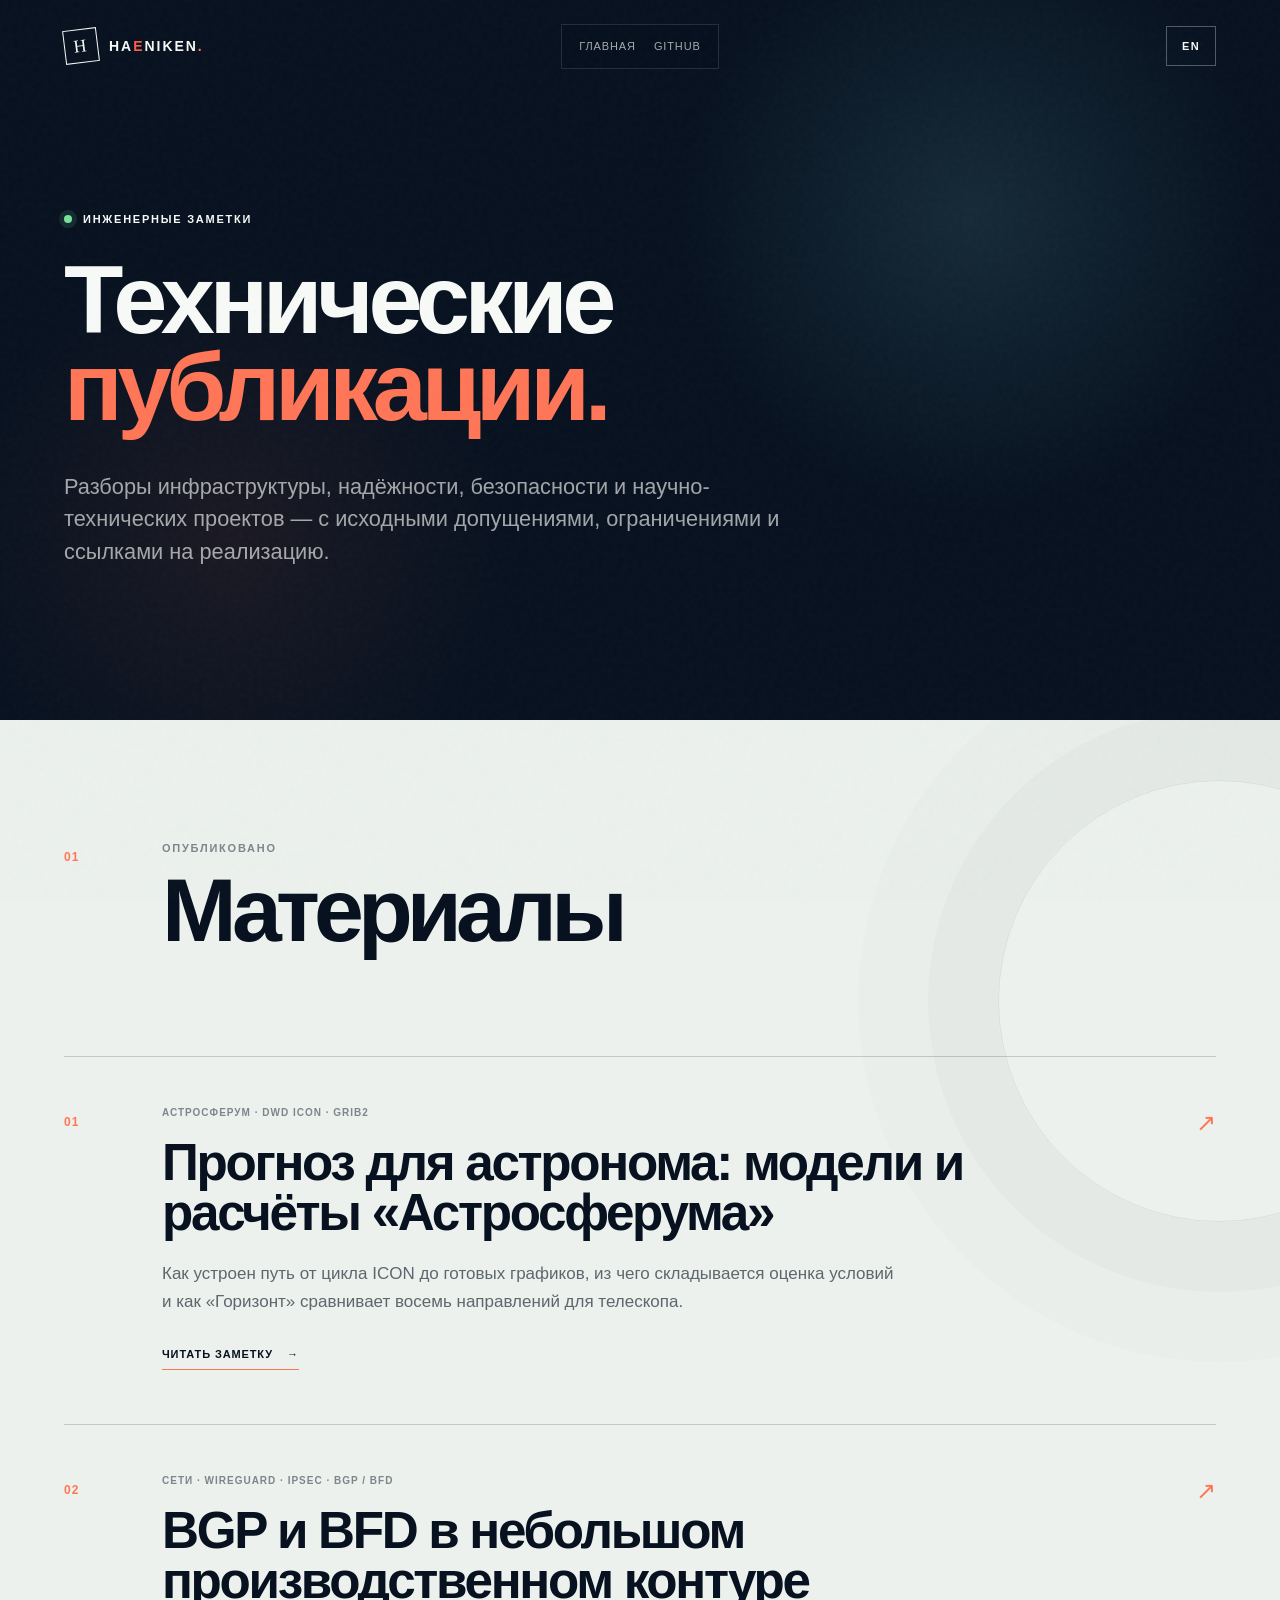
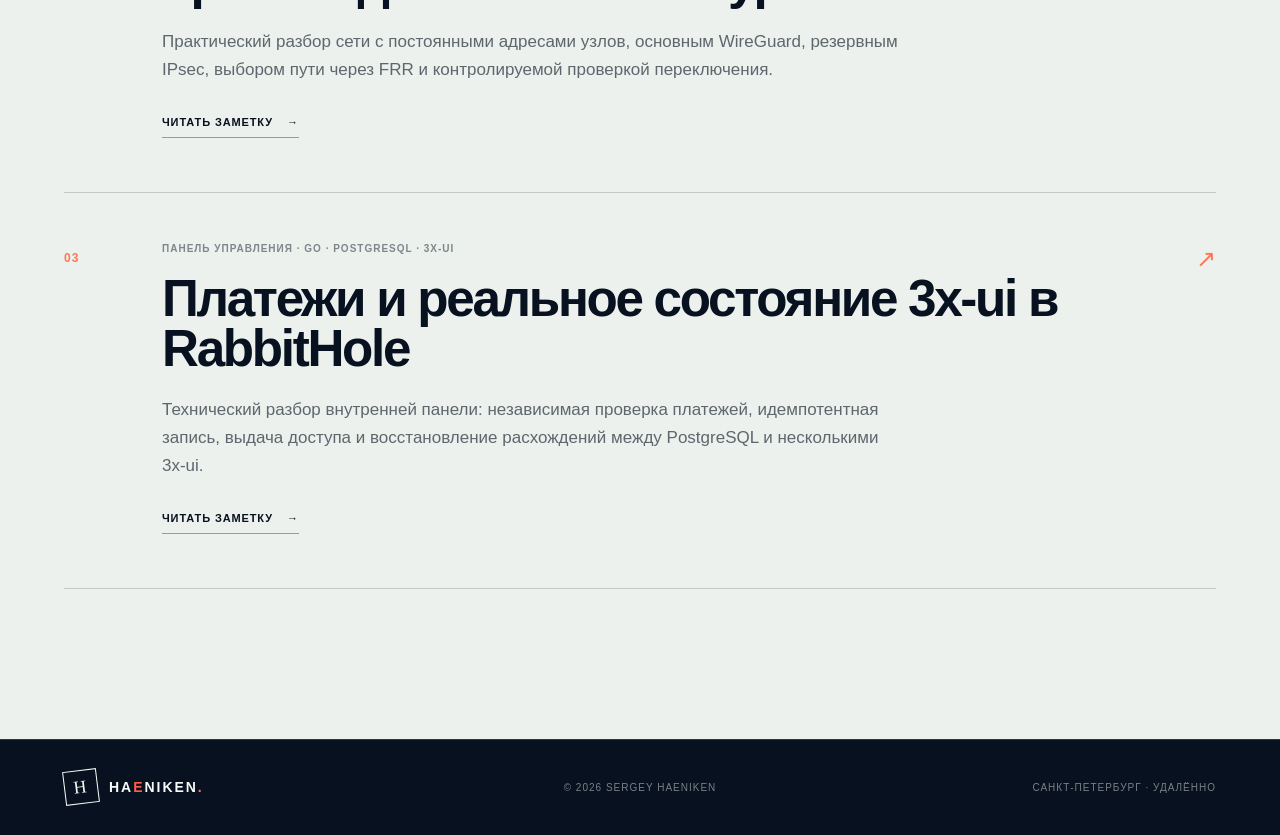
==== articles/index.html @ b52c6ef9 "Fix metadata validation and response encoding" ====
<!DOCTYPE html>
<html lang="ru" data-language="ru" prefix="og: https://ogp.me/ns#">
<head>
  <meta charset="UTF-8">
  <meta name="viewport" content="width=device-width, initial-scale=1">
  <meta name="theme-color" content="#07111f">
  <meta name="robots" content="index, follow, max-image-preview:large">
  <meta name="description" content="Технические публикации Sergey Haeniken об инфраструктуре, надёжности, безопасности и научно-техническом программном обеспечении.">
  <meta name="author" content="Sergey Haeniken">
  <link rel="canonical" href="https://haeniken.com/articles/">
  <link rel="alternate" hreflang="ru" href="https://haeniken.com/articles/">
  <link rel="alternate" hreflang="en" href="https://haeniken.com/en/articles/">
  <link rel="alternate" hreflang="x-default" href="https://haeniken.com/articles/">
  <meta property="og:title" content="Технические публикации — Sergey Haeniken">
  <meta property="og:description" content="Разборы инфраструктуры, надёжности, безопасности и научно-технического программного обеспечения.">
  <meta property="og:type" content="website">
  <meta property="og:url" content="https://haeniken.com/articles/">
  <meta property="og:site_name" content="Sergey Haeniken">
  <meta property="og:locale" content="ru_RU">
  <meta property="og:locale:alternate" content="en_US">
  <meta property="og:image" content="https://haeniken.com/assets/social/articles-preview.jpg">
  <meta property="og:image:secure_url" content="https://haeniken.com/assets/social/articles-preview.jpg">
  <meta property="og:image:type" content="image/jpeg">
  <meta property="og:image:width" content="1200">
  <meta property="og:image:height" content="630">
  <meta property="og:image:alt" content="Технические публикации Sergey Haeniken">
  <meta name="twitter:card" content="summary_large_image">
  <meta name="twitter:title" content="Технические публикации — Sergey Haeniken">
  <meta name="twitter:description" content="Инженерные заметки об инфраструктуре и научно-техническом программном обеспечении.">
  <meta name="twitter:image" content="https://haeniken.com/assets/social/articles-preview.jpg">
  <meta name="twitter:image:alt" content="Технические публикации Sergey Haeniken">
  <title>Технические публикации — Sergey Haeniken</title>
  <link rel="icon" href="/assets/favicon.svg" type="image/svg+xml">
  <link rel="stylesheet" href="/styles.min.css?v=20260728az">
  <noscript><link rel="stylesheet" href="/rocket.min.css?v=20260728d"></noscript>
  <script type="application/ld+json">
  {
    "@context": "https://schema.org",
    "@type": "CollectionPage",
    "name": "Технические публикации Sergey Haeniken",
    "description": "Публикации об инфраструктуре, надёжности, безопасности и научно-техническом программном обеспечении.",
    "inLanguage": "ru",
    "url": "https://haeniken.com/articles/",
    "author": {
      "@type": "Person",
      "name": "Sergey Haeniken",
      "url": "https://haeniken.com/",
      "sameAs": [
        "https://github.com/Haeniken",
        "https://orcid.org/0009-0005-5804-5011"
      ]
    },
    "mainEntity": {
      "@type": "ItemList",
      "numberOfItems": 3,
      "itemListElement": [
        {
          "@type": "ListItem",
          "position": 1,
          "url": "https://haeniken.com/articles/astrosferum/",
          "name": "Прогноз для астронома: модели и расчёты «Астросферума»"
        },
        {
          "@type": "ListItem",
          "position": 2,
          "url": "https://haeniken.com/articles/network-ha/",
          "name": "BGP и BFD в небольшом производственном контуре"
        },
        {
          "@type": "ListItem",
          "position": 3,
          "url": "https://haeniken.com/articles/rabbithole-vpn/",
          "name": "Панель управления RabbitHole VPN: платежи и состояние 3x-ui"
        }
      ]
    }
  }
  </script>
</head>
<body class="article-page publications-page">
  <a class="skip-link" href="#publications">К публикациям</a>
  <div class="noise" aria-hidden="true"></div>

  <header class="site-header article-site-header">
    <a class="brand lang lang-ru" href="/">
      <span class="brand-mark">H</span>
      <span>HA<span class="brand-e">E</span>NIKEN<span class="brand-dot">.</span></span>
    </a>
    <a class="brand lang lang-en" href="/en/">
      <span class="brand-mark">H</span>
      <span>HA<span class="brand-e">E</span>NIKEN<span class="brand-dot">.</span></span>
    </a>
    <nav class="nav article-nav" id="publications-navigation" aria-label="Навигация публикаций">
      <a class="lang lang-ru" href="/">Главная</a>
      <a class="lang lang-en" href="/en/">Home</a>
      <a href="https://github.com/Haeniken" target="_blank" rel="noreferrer">GitHub</a>
    </nav>
    <button class="mobile-menu-toggle" type="button" aria-expanded="false" aria-controls="publications-navigation">
      <span class="menu-toggle-label">
        <span class="lang lang-ru">Меню</span>
        <span class="lang lang-en">Menu</span>
      </span>
      <span class="menu-toggle-icon" aria-hidden="true"><i></i><i></i></span>
    </button>
    <div class="header-actions">
      <a class="language-toggle lang lang-ru" href="/en/articles/" hreflang="en" lang="en" aria-label="English version">EN</a>
      <a class="language-toggle lang lang-en" href="/articles/" hreflang="ru" lang="ru" aria-label="Русская версия">RU</a>
    </div>
  </header>

  <main id="publications">
    <header class="article-hero publications-hero">
      <div class="article-hero-inner">
        <p class="eyebrow reveal">
          <span class="status-light"></span>
          <span class="lang lang-ru">Инженерные заметки</span>
          <span class="lang lang-en">Engineering notes</span>
        </p>
        <h1 class="reveal">
          <span class="lang lang-ru">Технические<br><em>публикации.</em></span>
          <span class="lang lang-en">Technical<br><em>writing.</em></span>
        </h1>
        <p class="article-deck reveal">
          <span class="lang lang-ru">Разборы инфраструктуры, надёжности, безопасности и научно-технических проектов — с исходными допущениями, ограничениями и ссылками на реализацию.</span>
          <span class="lang lang-en">Notes on infrastructure, reliability, security and scientific software, with assumptions, limitations and links to implementation.</span>
        </p>
      </div>
    </header>

    <section class="publications-index">
      <div class="publications-heading reveal">
        <span class="section-number">01</span>
        <div>
          <p class="kicker"><span class="lang lang-ru">Опубликовано</span><span class="lang lang-en">Published</span></p>
          <h2><span class="lang lang-ru">Материалы</span><span class="lang lang-en">Articles</span></h2>
        </div>
      </div>

      <article class="publication-card reveal">
        <div class="publication-index">01</div>
        <div class="publication-content">
          <p class="publication-meta">
            <span class="lang lang-ru">Астросферум · DWD ICON · GRIB2</span>
            <span class="lang lang-en">Astrosferum · DWD ICON · GRIB2</span>
          </p>
          <h2>
            <span class="lang lang-ru">Прогноз для астронома: модели и расчёты «Астросферума»</span>
            <span class="lang lang-en">Forecast for astronomers: models and calculations in Astrosferum</span>
          </h2>
          <p>
            <span class="lang lang-ru">Как устроен путь от цикла ICON до готовых графиков, из чего складывается оценка условий и как «Горизонт» сравнивает восемь направлений для телескопа.</span>
            <span class="lang lang-en">How an ICON run becomes a set of charts, how observing conditions are evaluated and how Horizon compares eight telescope directions.</span>
          </p>
          <a class="publication-card-link lang lang-ru" href="/articles/astrosferum/">Читать заметку <span aria-hidden="true">→</span></a>
          <a class="publication-card-link lang lang-en" href="/en/articles/astrosferum/">Read the article <span aria-hidden="true">→</span></a>
        </div>
        <div class="publication-mark" aria-hidden="true">↗</div>
      </article>

      <article class="publication-card reveal">
        <div class="publication-index">02</div>
        <div class="publication-content">
          <p class="publication-meta">
            <span class="lang lang-ru">Сети · WireGuard · IPsec · BGP / BFD</span>
            <span class="lang lang-en">Networking · WireGuard · IPsec · BGP / BFD</span>
          </p>
          <h2>
            <span class="lang lang-ru">BGP и BFD в небольшом производственном контуре</span>
            <span class="lang lang-en">BGP and BFD in a small production network</span>
          </h2>
          <p>
            <span class="lang lang-ru">Практический разбор сети с постоянными адресами узлов, основным WireGuard, резервным IPsec, выбором пути через FRR и контролируемой проверкой переключения.</span>
            <span class="lang lang-en">A practical design with stable node addresses, primary WireGuard, backup IPsec, FRR path selection and controlled failover testing.</span>
          </p>
          <a class="publication-card-link lang lang-ru" href="/articles/network-ha/">Читать заметку <span aria-hidden="true">→</span></a>
          <a class="publication-card-link lang lang-en" href="/en/articles/network-ha/">Read the article <span aria-hidden="true">→</span></a>
        </div>
        <div class="publication-mark" aria-hidden="true">↗</div>
      </article>

      <article class="publication-card reveal">
        <div class="publication-index">03</div>
        <div class="publication-content">
          <p class="publication-meta">
            <span class="lang lang-ru">Панель управления · Go · PostgreSQL · 3x-ui</span>
            <span class="lang lang-en">Control panel · Go · PostgreSQL · 3x-ui</span>
          </p>
          <h2>
            <span class="lang lang-ru">Платежи и реальное состояние 3x-ui в RabbitHole</span>
            <span class="lang lang-en">Payments and actual 3x-ui state in RabbitHole</span>
          </h2>
          <p>
            <span class="lang lang-ru">Технический разбор внутренней панели: независимая проверка платежей, идемпотентная запись, выдача доступа и восстановление расхождений между PostgreSQL и несколькими 3x-ui.</span>
            <span class="lang lang-en">An internal control-panel case study: independent payment verification, idempotent records, access provisioning and recovery from drift between PostgreSQL and several 3x-ui targets.</span>
          </p>
          <a class="publication-card-link lang lang-ru" href="/articles/rabbithole-vpn/">Читать заметку <span aria-hidden="true">→</span></a>
          <a class="publication-card-link lang lang-en" href="/en/articles/rabbithole-vpn/">Read the article <span aria-hidden="true">→</span></a>
        </div>
        <div class="publication-mark" aria-hidden="true">↗</div>
      </article>
    </section>
  </main>

  <footer>
    <a class="brand lang lang-ru" href="/"><span class="brand-mark">H</span><span>HA<span class="brand-e">E</span>NIKEN<span class="brand-dot">.</span></span></a>
    <a class="brand lang lang-en" href="/en/"><span class="brand-mark">H</span><span>HA<span class="brand-e">E</span>NIKEN<span class="brand-dot">.</span></span></a>
    <p>© <span data-year>2026</span> Sergey Haeniken</p>
    <p><span class="lang lang-ru">Санкт-Петербург · удалённо</span><span class="lang lang-en">Saint Petersburg · remote</span></p>
  </footer>
  <button class="return-to-top" type="button" data-return-to-top data-label-ru="Наверх" data-label-en="Back to top" aria-label="Наверх">
    <span class="energia-buran" aria-hidden="true">
      <i class="energia-core"><b class="energia-band"></b><b class="energia-mark">ЭНЕРГИЯ</b></i>
      <i class="energia-booster energia-booster-back-left"></i>
      <i class="energia-booster energia-booster-back-right"></i>
      <i class="energia-booster energia-booster-left"></i>
      <i class="energia-booster energia-booster-right"></i>
      <i class="energia-nozzles"></i>
      <i class="buran-orbiter"><b class="buran-tile-line"></b><b class="buran-mark">Б</b><b class="buran-tail"></b></i>
      <i class="energia-exhaust-glow"></i>
      <i class="energia-plume energia-plume-outer"></i>
      <i class="energia-plume energia-plume-core"></i>
    </span>
  </button>
  <script src="/script.min.js?v=20260728zi" defer></script>
</body>
</html>
---- styles.min.css ----
:root{--ink:#07111f;--ink-soft:#0c1a2b;--paper:#ecf1ed;--paper-warm:#e5e7df;--white:#f7faf7;--orange:#ff7657;--cyan:#73d5da;--line-dark:rgba(235, 241, 237, .17);--line-light:rgba(7, 17, 31, .18);--max:1440px;--pad:clamp(24px, 5vw, 76px)}*{box-sizing:border-box}html{overflow-x:hidden;overflow-x:clip;scroll-behavior:smooth}body{margin:0;background:var(--paper);color:var(--ink);font-family:Inter,"Segoe UI",Helvetica,Arial,sans-serif;font-size:16px;line-height:1.5;overflow-x:hidden}a{color:inherit;text-decoration:none}button{font:inherit}img{display:block;max-width:100%}.lang-en,html[data-language=en] .lang-ru{display:none}html[data-language=en] .lang-en{display:inline}.skip-link{position:fixed;top:-80px;left:16px;z-index:999;background:var(--orange);color:var(--ink);padding:12px 18px;transition:top .2s}.skip-link:focus{top:16px}.noise{position:fixed;inset:0;z-index:20;pointer-events:none;opacity:.035;background-image:url("data:image/svg+xml,%3Csvg viewBox='0 0 200 200' xmlns='http://www.w3.org/2000/svg'%3E%3Cfilter id='n'%3E%3CfeTurbulence type='fractalNoise' baseFrequency='.9' numOctaves='4' stitchTiles='stitch'/%3E%3C/filter%3E%3Crect width='100%25' height='100%25' filter='url(%23n)' opacity='.8'/%3E%3C/svg%3E")}.site-header{position:absolute;z-index:15;top:0;left:50%;width:100%;max-width:var(--max);transform:translateX(-50%);display:grid;grid-template-columns:1fr auto 1fr;align-items:center;gap:30px;padding:24px var(--pad);color:var(--white)}.brand{display:flex;align-items:center;gap:11px;font-size:14px;font-weight:800;letter-spacing:.14em}.brand-mark{display:grid;place-items:center;width:34px;height:34px;border:1px solid currentColor;font-family:Georgia,serif;font-size:18px;font-weight:400;transform:rotate(-7deg)}.brand-dot{color:var(--orange)}.brand-e,.hero h1 .accent-e{color:#ff5d4a}.hero h1 .accent-e{display:inline;-webkit-text-stroke:0}.nav{display:flex;align-items:center;gap:18px;padding:5px 17px;border:1px solid rgba(255,255,255,.12);background:rgba(7,17,31,.34);color:rgba(247,250,247,.66);font-size:11px;letter-spacing:.08em;text-transform:uppercase;-webkit-backdrop-filter:blur(12px);backdrop-filter:blur(12px)}.nav a{position:relative;padding:8px 0;transition:color .2s}.nav a::after{content:"";position:absolute;left:0;right:100%;bottom:3px;height:1px;background:var(--orange);transition:right .22s}.nav a:focus-visible,.nav a:hover{color:var(--white);outline:0}.nav a:focus-visible::after,.nav a:hover::after{right:0}.header-actions{justify-self:end;display:flex;align-items:center;gap:12px}.header-cta,.header-print,.language-toggle{border:1px solid rgba(255,255,255,.3);color:var(--white);background:0 0;min-height:40px;padding:0 15px;font-size:11px;font-weight:700;letter-spacing:.12em;transition:border-color .2s,background .2s,transform .2s}.language-toggle{display:inline-flex;align-items:center;justify-content:center;cursor:pointer}.language-toggle.lang-en,html[data-language=en] .language-toggle.lang-ru{display:none}html[data-language=en] .language-toggle.lang-en{display:inline-flex}.header-cta{display:flex;align-items:center;gap:12px}.header-print{display:inline-flex;align-items:center;gap:9px;cursor:pointer;text-transform:uppercase}.header-cta:hover,.header-print:hover,.language-toggle:hover{border-color:var(--orange);background:rgba(255,118,87,.08);transform:translateY(-1px)}.nav-print-link{display:none;border:0;background:0 0;color:inherit;font:inherit;letter-spacing:inherit;text-transform:inherit;text-align:left;cursor:pointer}.mobile-menu-toggle{display:none;align-items:center;gap:10px;min-height:40px;padding:0 14px;border:1px solid rgba(255,255,255,.3);background:rgba(7,17,31,.58);color:var(--white);cursor:pointer;font-size:10px;font-weight:800;letter-spacing:.12em;text-transform:uppercase;-webkit-backdrop-filter:blur(14px);backdrop-filter:blur(14px)}.mobile-menu-toggle:focus-visible,.mobile-menu-toggle:hover{border-color:var(--orange);outline:0}.menu-toggle-icon{position:relative;width:17px;height:12px}.menu-toggle-icon i{position:absolute;left:0;width:17px;height:1px;background:currentColor;transition:top .25s,transform .25s}.menu-toggle-icon i:first-child{top:3px}.menu-toggle-icon i:last-child{top:9px}.mobile-menu-toggle[aria-expanded=true] .menu-toggle-icon i:first-child{top:6px;transform:rotate(45deg)}.mobile-menu-toggle[aria-expanded=true] .menu-toggle-icon i:last-child{top:6px;transform:rotate(-45deg)}.hero{position:relative;min-height:max(810px,100svh);height:auto;background:var(--ink);color:var(--white);display:grid;grid-template-columns:52% 48%;overflow:hidden;isolation:isolate}.hero::before{content:"";position:absolute;inset:0;z-index:-2;background:radial-gradient(circle at 11% 12%,rgba(115,213,218,.11),transparent 27%),linear-gradient(90deg,transparent 0 51.9%,rgba(255,255,255,.08) 52%,transparent 52.1%)}.hero-copy{width:100%;max-width:calc(var(--max) * .52);justify-self:end;padding:180px clamp(24px,4vw,72px) 120px var(--pad);display:flex;flex-direction:column;justify-content:center}.eyebrow,.kicker{display:flex;align-items:center;gap:11px;margin:0 0 28px;font-size:11px;font-weight:700;letter-spacing:.16em;text-transform:uppercase}.status-light{width:8px;height:8px;border-radius:50%;background:#75e29d;box-shadow:0 0 0 5px rgba(117,226,157,.12)}.hero h1{margin:0 0 22px;font-size:clamp(66px, 7.2vw, 126px);line-height:.76;letter-spacing:-.075em;font-weight:900}.hero h1 span{display:block}.hero h1 .outline{color:transparent;-webkit-text-stroke:1.3px rgba(247,250,247,.5);margin-left:.24em}.hero-role{margin:0 0 25px;color:var(--orange);font-size:clamp(13px, 1.15vw, 17px);font-weight:800;letter-spacing:.19em}.hero-role i{color:rgba(247,250,247,.32);font-style:normal;margin:0 8px}.hero-lead{max-width:610px;margin:0;color:rgba(247,250,247,.72);font-size:clamp(18px, 1.5vw, 24px);line-height:1.45}.orcid-profile{width:fit-content;display:inline-flex;align-items:center;gap:10px;margin-top:24px;color:rgba(247,250,247,.7);font-size:10px;font-weight:700;letter-spacing:.09em;text-transform:uppercase;transition:color .2s}.orcid-profile:hover{color:var(--white)}.orcid-mark{display:inline-grid;place-items:center;width:25px;height:25px;border-radius:50%;background:#a6ce39;color:#fff;font-size:10px;letter-spacing:0;text-transform:none}.hero-actions{display:flex;flex-wrap:wrap;align-items:center;gap:12px;margin-top:40px}.button{min-height:56px;padding:0 22px;display:inline-flex;align-items:center;justify-content:center;gap:28px;font-size:12px;font-weight:800;letter-spacing:.11em;text-transform:uppercase;border:1px solid rgba(255,255,255,.22);transition:transform .2s,background .2s,border-color .2s}.button-primary{background:var(--orange);border-color:var(--orange);color:var(--ink)}.button-ghost{background:0 0;color:inherit;cursor:pointer}.button:hover{transform:translateY(-3px);border-color:var(--orange)}.button-primary:hover{background:#ff8b70}.hero-visual{position:relative;overflow:hidden}.image-frame{position:absolute;inset:0;margin:0;background:radial-gradient(circle at 18% 24%,rgba(247,250,247,.9) 0 1px,transparent 2px),radial-gradient(circle at 70% 15%,rgba(115,213,218,.8) 0 1px,transparent 2px),radial-gradient(circle at 84% 40%,rgba(247,250,247,.65) 0 1px,transparent 2px),radial-gradient(circle at 38% 68%,rgba(247,250,247,.55) 0 1px,transparent 2px),radial-gradient(circle at 50% 34%,rgba(88,117,169,.24),transparent 28%),linear-gradient(145deg,#132844,#07111f 72%);background-size:170px 170px,230px 230px,310px 310px,260px 260px,auto,auto}.image-frame::after{content:"";position:absolute;inset:0;background:linear-gradient(90deg,var(--ink) 0,rgba(7,17,31,.3) 18%,transparent 48%),linear-gradient(0deg,rgba(7,17,31,.58),transparent 45%)}.image-frame picture{display:block;width:100%;height:100%}.image-frame img{width:100%;height:100%;object-fit:cover;object-position:47% center;filter:saturate(.76) contrast(1.08)}.availability-card{position:absolute;z-index:3;top:20%;left:-1px;width:182px;padding:24px 26px;color:var(--ink);background:var(--cyan);box-shadow:20px 24px 60px rgba(0,0,0,.24);font-size:10px;font-weight:700;letter-spacing:.1em;line-height:1.5;text-transform:uppercase}.availability-value{display:block;font-size:43px;font-weight:900;line-height:1;letter-spacing:-.06em;margin-bottom:12px}.availability-value span{font-size:19px;color:rgba(7,17,31,.55)}.visual-orbit{position:absolute;z-index:2;border:1px solid rgba(255,255,255,.15);border-radius:50%;pointer-events:none}.orbit-one{width:540px;height:540px;top:12%;right:-190px}.orbit-two{width:690px;height:690px;top:3%;right:-266px}.lab-orbit-track{--lab-orbit-size:min(520px, calc(100% - 220px));position:absolute;z-index:12;top:50%;left:50%;width:var(--lab-orbit-size);height:var(--lab-orbit-size);transform:translate(-50%,-50%);border-radius:50%;pointer-events:none;animation:20s linear infinite lab-orbit-spin}.lab-orbit-link{position:absolute;z-index:2;isolation:isolate;top:-24px;left:50%;min-height:48px;min-width:190px;transform:translateX(-50%);padding:8px 13px;align-items:center;gap:10px;border:1px solid rgba(115,213,218,.7);background:rgba(7,17,31,.86);color:var(--white);box-shadow:0 14px 36px rgba(0,0,0,.32);-webkit-backdrop-filter:blur(12px);backdrop-filter:blur(12px);pointer-events:auto;animation:20s linear infinite lab-orbit-counter-spin;will-change:transform}.lab-orbit-link::after,.lab-orbit-link::before{content:"";position:absolute;z-index:0;inset:-2px;border:1px solid rgba(255,93,88,.88);border-radius:inherit;opacity:0;pointer-events:none;animation:4.8s ease-out infinite lab-signal-wave;will-change:opacity,transform}.lab-orbit-link::after{animation-delay:.34s}.lab-orbit-link.lang-ru{display:flex}.lab-orbit-link.lang-en,html[data-language=en] .lab-orbit-link.lang-ru{display:none}html[data-language=en] .lab-orbit-link.lang-en{display:flex}.lab-orbit-link span{position:relative;z-index:1;isolation:isolate;display:grid;place-items:center;flex:0 0 auto;width:31px;height:31px;border-radius:50%;background:var(--orange);color:var(--ink);font-size:9px;font-weight:900;letter-spacing:.08em}.lab-orbit-link span::before{content:"";position:absolute;z-index:-1;inset:-6px;border:1px solid rgba(255,93,88,.92);border-radius:50%;box-shadow:0 0 26px rgba(255,93,88,.82);opacity:0;transform:scale(.72);animation:4.8s ease-out infinite lab-core-flare;will-change:opacity,transform}.lab-orbit-link strong{position:relative;z-index:1;font-size:9px;line-height:1.25;letter-spacing:.12em;text-transform:uppercase}.lab-orbit-track:focus-within,.lab-orbit-track:focus-within .lab-orbit-link,.lab-orbit-track:hover,.lab-orbit-track:hover .lab-orbit-link{animation-play-state:paused}.lab-orbit-link:focus-visible,.lab-orbit-link:hover{border-color:var(--orange);outline:0}@keyframes lab-orbit-spin{to{transform:translate(-50%,-50%) rotate(1turn)}}@keyframes lab-orbit-counter-spin{to{transform:translateX(-50%) rotate(-1turn)}}@keyframes lab-signal-wave{0%,61%{opacity:0;transform:scale(.94)}67%{opacity:.92}100%,86%{opacity:0;transform:scale(1.46)}}@keyframes lab-core-flare{0%,100%,60%{opacity:0;transform:scale(.72)}68%{opacity:1;transform:scale(1)}82%{opacity:0;transform:scale(1.45)}}.scroll-hint{position:absolute;bottom:34px;left:var(--pad);display:flex;align-items:center;gap:13px;color:rgba(247,250,247,.45);font-size:9px;font-weight:700;letter-spacing:.17em;text-transform:uppercase}.scroll-line{width:45px;height:1px;background:rgba(247,250,247,.32);position:relative;overflow:hidden}.scroll-line::after{content:"";position:absolute;inset:0;background:var(--orange);transform:translateX(-100%);animation:2.4s infinite scan}.section{padding:120px var(--pad);content-visibility:auto;contain-intrinsic-size:auto 900px}.section-heading{max-width:var(--max);margin:0 auto 72px;display:grid;grid-template-columns:70px 1fr}.section-number{grid-row:1/3;color:var(--orange);font-size:12px;font-weight:800}.section-heading .kicker{margin-bottom:20px;color:rgba(7,17,31,.56)}.projects-heading h2,.section-heading h2{margin:0;font-size:clamp(48px, 6vw, 94px);line-height:.91;letter-spacing:-.065em;font-weight:800}.metrics{background:var(--paper)}.metrics-grid{max-width:var(--max);margin:0 auto;display:grid;grid-template-columns:repeat(4,1fr);border-top:1px solid var(--line-light);border-left:1px solid var(--line-light)}.metric-card{min-height:280px;padding:40px 28px;border-right:1px solid var(--line-light);border-bottom:1px solid var(--line-light);display:flex;flex-direction:column;justify-content:space-between}.metric-value{font-size:clamp(55px, 6vw, 94px);line-height:1;font-weight:900;letter-spacing:-.075em}.metric-value span{color:var(--orange);font-size:.46em;margin-left:3px}.metric-card p{max-width:240px;margin:0;color:rgba(7,17,31,.62);font-size:14px}.impact-strip{max-width:var(--max);margin:26px auto 0;display:grid;grid-template-columns:repeat(4,1fr);gap:22px;color:rgba(7,17,31,.62);font-size:12px;text-transform:uppercase;letter-spacing:.07em}.impact-strip>span{display:flex;align-items:baseline;gap:9px}.impact-strip b{flex:0 0 auto;color:var(--ink);font-size:20px;letter-spacing:-.03em}.expertise{background:var(--ink);color:var(--white)}.section-heading-light .kicker{color:rgba(247,250,247,.48)}.expertise-list{max-width:var(--max);margin:0 auto;border-top:1px solid var(--line-dark)}.expertise-row{display:grid;grid-template-columns:70px 1.15fr 1fr 40px;gap:25px;align-items:center;min-height:146px;border-bottom:1px solid var(--line-dark);transition:padding .25s,background .25s}.expertise-row:hover{padding-left:18px;background:rgba(255,255,255,.025)}.row-number{color:var(--orange);font-size:11px;font-weight:800}.expertise-row h3{margin:0;font-size:clamp(24px, 2.4vw, 38px);letter-spacing:-.04em}.expertise-row p{margin:0;color:rgba(247,250,247,.55);font-size:14px}.row-arrow{justify-self:end;color:var(--orange);font-size:22px}.stack-ticker{background:var(--orange);color:var(--ink);overflow:hidden;padding:20px 0;transform:rotate(-1.1deg) scale(1.015)}.ticker-track{display:flex;width:max-content;align-items:center;gap:0;animation:28s linear infinite ticker;font-size:15px;font-weight:900;letter-spacing:.12em;white-space:nowrap}.ticker-track span{padding-right:32px}.experience{background:var(--paper-warm);padding-top:150px}.experience .section-number,.metrics .section-number{color:#9f321f}.experience .section-heading .kicker{color:rgba(7,17,31,.72)}.timeline{max-width:var(--max);margin:0 auto;padding-left:25%}.timeline-item{position:relative;padding:36px 0 38px 45px;border-top:1px solid var(--line-light);display:grid;grid-template-columns:.9fr 1.1fr;gap:50px;background:var(--paper-warm)}.timeline-item::before{content:"";position:absolute;top:41px;left:-3px;width:7px;height:7px;background:var(--orange);border-radius:50%}.timeline-meta{display:flex;flex-direction:column;gap:8px;font-size:13px;font-weight:800;text-transform:uppercase;letter-spacing:.06em}.timeline-meta h3{margin:0;font:inherit}.timeline-meta span:last-child{color:rgba(7,17,31,.48);font-size:10px}.timeline-meta time{color:#9f321f;font-size:10px;font-weight:800;letter-spacing:.08em}.timeline-period{color:#9f321f!important;font-size:10px!important;font-weight:800;letter-spacing:.08em}.timeline-period time{color:inherit}.timeline-meta time span,.timeline-period .lang{color:inherit!important;font-size:inherit!important}.timeline-detail{display:grid;gap:15px}.timeline-item p{margin:0;color:rgba(7,17,31,.62);font-size:15px}.projects{background:var(--paper)}.projects-heading{max-width:var(--max);margin:0 auto 66px}.projects-heading .kicker{color:rgba(7,17,31,.72)}.project-grid{max-width:var(--max);margin:0 auto;display:grid;grid-template-columns:repeat(3,minmax(0,1fr));gap:16px}.project-card{min-height:520px;padding:28px;border:1px solid var(--line-light);display:flex;flex-direction:column;justify-content:space-between;gap:34px;background:var(--paper);transition:transform .25s,background .25s,color .25s}.project-card:hover{transform:translateY(-7px);background:var(--ink);color:var(--white)}.project-featured{grid-column:1/-1;min-height:440px;display:grid;grid-template-columns:minmax(280px,.85fr) minmax(0,1.15fr);grid-template-rows:auto 1fr;column-gap:clamp(48px,7vw,120px);background:var(--ink);color:var(--white)}.project-featured .project-top{grid-column:1/-1}.project-featured>.project-code{grid-column:1;grid-row:2;align-self:center}.project-featured>div:last-child{grid-column:2;grid-row:2;align-self:end}.project-private{background:radial-gradient(circle at 85% 12%,rgba(115,213,218,.1),transparent 35%),var(--paper)}.project-top{display:flex;justify-content:space-between;font-size:10px;font-weight:800;letter-spacing:.13em;color:var(--orange)}.project-card h3{margin:0 0 16px;font-size:clamp(26px, 2.7vw, 42px);line-height:1;letter-spacing:-.045em}.project-card p{margin:0;color:rgba(7,17,31,.68);font-size:14px}.project-card:hover p,.project-featured p{color:rgba(247,250,247,.58)}.project-links{display:flex;flex-wrap:wrap;gap:12px 22px;margin-top:24px}.project-links a{display:inline-flex;align-items:center;gap:9px;padding-bottom:5px;border-bottom:1px solid rgba(255,118,87,.65);color:var(--white);font-size:10px;font-weight:800;letter-spacing:.09em;text-transform:uppercase}.project-card:not(.project-featured) .project-links a{color:var(--ink)}.project-card:not(.project-featured):hover .project-links a{color:var(--white)}.project-links a.lang-en,html[data-language=en] .project-links a.lang-ru{display:none}html[data-language=en] .project-links a.lang-en{display:inline-flex}.project-code{font-family:Consolas,"Courier New",monospace;font-size:clamp(13px, 1.1vw, 17px);line-height:1.85;color:rgba(247,250,247,.82)}.project-code.lang-ru{display:block}.project-code.lang-en,html[data-language=en] .project-code.lang-ru{display:none}html[data-language=en] .project-code.lang-en{display:block}.code-muted{color:rgba(247,250,247,.68)}.code-accent{color:var(--cyan)}.project-card:not(.project-featured) .project-code{color:rgba(7,17,31,.72)}.project-card:not(.project-featured) .project-top{color:#9f321f}.project-card:not(.project-featured) .code-muted{color:rgba(7,17,31,.68)}.project-card:not(.project-featured) .code-accent{color:#16767d}.project-card:not(.project-featured):hover .project-code{color:rgba(247,250,247,.82)}.project-card:not(.project-featured):hover .project-top{color:var(--orange)}.project-card:not(.project-featured):hover .code-muted{color:rgba(247,250,247,.68)}.project-card:not(.project-featured):hover .code-accent{color:var(--cyan)}.observation-break{position:relative;width:100%;aspect-ratio:16/9;max-height:820px;margin:0;overflow:hidden;background:linear-gradient(180deg,var(--paper) 0,#bdcdd0 7%,var(--ink) 22%)}.observation-break img,.observation-break picture{display:block;width:100%;height:100%}.observation-break picture{-webkit-mask-image:linear-gradient(180deg,transparent 0,rgba(0,0,0,.3) 5%,#000 16%);mask-image:linear-gradient(180deg,transparent 0,rgba(0,0,0,.3) 5%,#000 16%)}.observation-break img{object-fit:cover;object-position:50% 56%}.observation-break::after{content:"";position:absolute;inset:0;z-index:2;background:linear-gradient(180deg,rgba(236,241,237,.72) 0,rgba(115,213,218,.09) 9%,transparent 22%),linear-gradient(0deg,rgba(7,17,31,.62),transparent 36%);pointer-events:none}[data-ambient-scan]::before{content:"";position:absolute;z-index:4;top:-30%;bottom:-30%;left:-42%;width:34%;pointer-events:none;opacity:0;transform:translateX(0) skewX(-9deg) rotate(var(--ambient-scan-angle,0deg));background:linear-gradient(90deg,transparent 0 38%,rgba(115,213,218,.08) 56%,rgba(208,252,255,.32) 70%,rgba(115,213,218,.06) 78%,transparent 100%);border-right:1px solid rgba(196,252,255,.78);box-shadow:18px 0 42px rgba(115,213,218,.16),2px 0 9px rgba(226,255,255,.32);will-change:transform,opacity}[data-ambient-scan].is-ambient-scanning::before{animation:photo-ambient-scan var(--ambient-scan-duration,4.8s) cubic-bezier(.28,.05,.7,.95) both}.certificates{background:var(--ink);color:var(--white)}.certificates-intro{max-width:760px;margin:-30px auto 54px;color:rgba(247,250,247,.58);font-size:clamp(16px, 1.5vw, 20px);line-height:1.6}.certificate-grid{max-width:var(--max);margin:0 auto;display:grid;grid-template-columns:repeat(3,minmax(0,1fr));border-top:1px solid var(--line-dark);border-left:1px solid var(--line-dark)}.certificate-card{position:relative;min-height:245px;padding:28px;display:grid;grid-template-columns:72px 1fr 20px;gap:22px;align-items:start;border-right:1px solid var(--line-dark);border-bottom:1px solid var(--line-dark);background:#081421;transition:transform .25s,background .25s,border-color .25s}.certificate-card:hover{z-index:2;transform:translateY(-5px);background:#0d1b29;border-color:rgba(255,118,87,.6)}.certificate-card:focus-visible{outline:2px solid var(--orange);outline-offset:-2px}.certificate-card-featured{grid-column:span 2;background:radial-gradient(circle at 12% 18%,rgba(115,213,218,.13),transparent 34%),#081421}.certificate-icon{position:relative;width:72px;height:72px;display:grid;place-items:center;overflow:hidden;border:1px solid rgba(115,213,218,.55);color:var(--cyan);background:linear-gradient(145deg,rgba(115,213,218,.11),rgba(255,118,87,.05));box-shadow:inset 0 0 28px rgba(115,213,218,.06);font-family:Consolas,"Courier New",monospace;font-size:20px;font-weight:800;letter-spacing:-.04em}.certificate-icon::after{content:"";position:absolute;width:32px;height:1px;right:-13px;bottom:8px;background:var(--orange);transform:rotate(-45deg);opacity:.85}.icon-shield{border-radius:12px 12px 30px 30px;font-size:16px;letter-spacing:.06em}.icon-binary{border-radius:50%}.icon-analysis{font-size:34px;border-radius:50% 50% 50% 12px}.icon-radar,.icon-target{border-radius:50%;box-shadow:inset 0 0 0 8px rgba(115,213,218,.05),inset 0 0 0 18px rgba(115,213,218,.04)}.icon-pulse{font-size:34px;transform:rotate(4deg)}.icon-compliance{border-radius:8px;font-size:30px}.icon-roles{font-size:36px}.icon-assessment{border-radius:50%;font-size:17px}.icon-lock{border-radius:28px 28px 8px 8px;font-size:29px}.icon-attack{font-size:24px}.icon-database{border-radius:50%/18%}.icon-terminal{justify-items:start;padding-left:14px;font-size:19px}.icon-automation{border-radius:8px 30px;font-size:18px}.icon-containers{font-size:34px;background:repeating-linear-gradient(90deg,rgba(115,213,218,.08) 0 14px,transparent 14px 18px),linear-gradient(145deg,rgba(115,213,218,.11),rgba(255,118,87,.05))}.icon-kubernetes{border-radius:50%;font-size:16px;box-shadow:inset 0 0 0 7px rgba(115,213,218,.05),inset 0 0 0 15px rgba(115,213,218,.035)}.certificate-body{min-width:0;display:flex;flex-direction:column;height:100%}.certificate-meta{margin-bottom:24px;color:var(--orange);font-size:9px;font-weight:800;letter-spacing:.12em;text-transform:uppercase}.certificate-card strong{display:block;margin:auto 0 16px;font-size:clamp(18px, 1.6vw, 25px);line-height:1.15;letter-spacing:-.025em}.certificate-type{color:rgba(247,250,247,.48);font-size:10px;font-weight:700;letter-spacing:.08em;text-transform:uppercase}.certificate-arrow{justify-self:end;color:var(--orange);font-size:18px}.article-page{background:var(--paper)}.article-site-header{position:absolute}.article-nav{justify-content:center}.article-site-header .brand.lang-ru{display:flex}.article-site-header .brand.lang-en,html[data-language=en] .article-site-header .brand.lang-ru{display:none}html[data-language=en] .article-site-header .brand.lang-en{display:flex}.article-hero{min-height:min(900px,100svh);padding:170px var(--pad) 110px;display:flex;align-items:center;background:radial-gradient(circle at 76% 30%,rgba(115,213,218,.13),transparent 27%),radial-gradient(circle at 18% 75%,rgba(255,118,87,.08),transparent 24%),var(--ink);color:var(--white)}.article-hero-inner{width:100%;max-width:var(--max);margin:0 auto}.article-hero h1{max-width:1240px;margin:0;font-size:clamp(56px, 7.6vw, 116px);line-height:.9;letter-spacing:-.055em;font-weight:900}.article-hero h1 .lang{display:block}.article-hero h1 .lang-en,html[data-language=en] .article-hero h1 .lang-ru{display:none}html[data-language=en] .article-hero h1 .lang-en{display:block}.article-hero h1 em{color:var(--orange);font-family:inherit;font-weight:900;font-style:normal;-webkit-text-stroke:0}.article-deck{max-width:760px;margin:40px 0 0;color:rgba(247,250,247,.64);font-size:clamp(18px, 1.7vw, 25px);line-height:1.5}.article-meta{display:flex;flex-wrap:wrap;gap:12px 28px;margin-top:34px;color:rgba(247,250,247,.46);font-size:10px;font-weight:800;letter-spacing:.1em;text-transform:uppercase}.article-meta a{color:var(--cyan)}.technical-article{max-width:980px;margin:0 auto;padding:120px var(--pad);color:rgba(7,17,31,.77);font-size:18px;line-height:1.75}.article-language.lang-ru{display:block}.article-language.lang-en,html[data-language=en] .article-language.lang-ru{display:none}html[data-language=en] .article-language.lang-en{display:block}.technical-article p{margin:0 0 28px}.technical-article .article-lead{margin-bottom:42px;color:var(--ink);font-size:clamp(22px, 2.1vw, 30px);line-height:1.48;letter-spacing:-.025em}.technical-article h2{margin:82px 0 24px;color:var(--ink);font-size:clamp(37px, 4vw, 58px);line-height:.98;letter-spacing:-.055em}.article-flow{display:grid;grid-template-columns:repeat(4,1fr);margin:64px 0 80px;padding:0;border-top:1px solid var(--line-light);border-left:1px solid var(--line-light);list-style:none}.article-flow li{min-height:180px;padding:22px;display:flex;flex-direction:column;border-right:1px solid var(--line-light);border-bottom:1px solid var(--line-light)}.article-flow span{color:#9f321f;font-size:10px;font-weight:800}.article-flow strong{margin:auto 0 8px;color:var(--ink);font-size:20px}.article-flow small{color:rgba(7,17,31,.72);font-size:11px;line-height:1.45}.technical-article blockquote{margin:64px 0;padding:36px 42px;border:0;border-left:4px solid var(--orange);background:var(--ink);color:var(--white);font-family:Georgia,serif;font-size:clamp(23px, 2.5vw, 34px);font-style:italic;line-height:1.4}.article-sources{display:flex;flex-wrap:wrap;gap:12px 24px;margin-top:70px;padding-top:28px;border-top:1px solid var(--line-light);color:rgba(7,17,31,.72);font-size:11px;font-weight:800;letter-spacing:.06em;text-transform:uppercase}.article-sources a{color:var(--ink);border-bottom:1px solid var(--orange)}.article-cta{padding:120px var(--pad);text-align:center;background:var(--ink);color:var(--white)}.article-cta .kicker{justify-content:center;color:var(--orange)}.article-cta h2{margin:0 auto 46px;font-size:clamp(50px, 7vw, 104px);line-height:.88;letter-spacing:-.065em}.article-cta .button{width:fit-content;margin:0 auto}.article-cta .button.lang-en,html[data-language=en] .article-cta .button.lang-ru{display:none}html[data-language=en] .article-cta .button.lang-en{display:inline-flex}.article-page footer .brand.lang-ru{display:flex}.article-page footer .brand.lang-en,html[data-language=en] .article-page footer .brand.lang-ru{display:none}html[data-language=en] .article-page footer .brand.lang-en{display:flex}.publications-hero{min-height:720px}.publications-index{position:relative;max-width:var(--max);margin:0 auto;padding:120px var(--pad) 150px}.publications-index::before{content:"";position:absolute;z-index:-1;width:440px;height:440px;top:60px;right:-160px;border:1px solid rgba(7,17,31,.08);border-radius:50%;box-shadow:0 0 0 70px rgba(7,17,31,.018),0 0 0 140px rgba(7,17,31,.012)}.publications-heading{display:grid;grid-template-columns:70px 1fr;gap:28px;align-items:start;margin-bottom:80px}.publication-index,.publications-heading .section-number{padding-top:8px;color:var(--orange);font-size:12px;font-weight:900;letter-spacing:.1em}.publications-heading .kicker{margin-bottom:16px;color:rgba(7,17,31,.48)}.publications-heading h2{margin:0;color:var(--ink);font-size:clamp(58px, 7vw, 104px);line-height:.84;letter-spacing:-.065em}.publication-card{display:grid;grid-template-columns:70px minmax(0,1fr) 40px;gap:28px;padding:48px 0 54px;border-top:1px solid var(--line-light);transition:border-color .25s,transform .25s}.publication-card:last-child{border-bottom:1px solid var(--line-light)}.publication-card:hover{border-top-color:var(--orange);transform:translateX(8px)}.publication-content{max-width:900px}.publication-meta{margin:0 0 18px;color:rgba(7,17,31,.48);font-size:10px;font-weight:800;letter-spacing:.1em;text-transform:uppercase}.publication-card h2{margin:0 0 22px;color:var(--ink);font-size:clamp(34px, 4vw, 58px);line-height:.98;letter-spacing:-.045em}.publication-card p:not(.publication-meta){max-width:740px;margin:0;color:rgba(7,17,31,.62);font-size:17px;line-height:1.65}.publication-card-link{width:fit-content;margin-top:30px;padding-bottom:6px;border-bottom:1px solid var(--orange);color:var(--ink);font-size:11px;font-weight:900;letter-spacing:.08em;text-transform:uppercase}.publication-card-link.lang-ru{display:inline-flex;gap:14px}.publication-card-link.lang-en,html[data-language=en] .publication-card-link.lang-ru{display:none}html[data-language=en] .publication-card-link.lang-en{display:inline-flex;gap:14px}.publication-mark{color:var(--orange);font-size:24px;text-align:right;transition:transform .25s}.publication-card:hover .publication-mark{transform:translate(4px,-4px)}.contact{position:relative;overflow:hidden;min-height:670px;display:flex;flex-direction:column;justify-content:center;align-items:center;text-align:center;background:var(--ink);color:var(--white)}.contact-cluster{position:absolute;width:min(560px,72vw);aspect-ratio:1;opacity:.62;pointer-events:none;filter:drop-shadow(0 0 45px rgba(115,213,218,.08))}.contact-cluster-ring{position:absolute;inset:0;border:1px solid rgba(247,250,247,.17);border-radius:50%;animation:27s linear infinite contact-cluster-rotate}.contact-cluster-ring::after,.contact-cluster-ring::before{content:"";position:absolute;top:50%;left:50%;background:rgba(247,250,247,.1);transform:translate(-50%,-50%)}.contact-cluster-ring::before{width:116%;height:1px}.contact-cluster-ring::after{width:1px;height:116%}.contact-cluster-ring-inner{inset:17%;border-color:rgba(115,213,218,.28);animation-direction:reverse;animation-duration:19s}.contact-cluster-ring i{position:absolute;top:50%;left:-7px;width:13px;height:13px;border:2px solid var(--cyan);border-radius:50%;background:var(--ink);box-shadow:0 0 25px rgba(115,213,218,.6)}.contact-cluster-ring i:nth-child(2){top:10%;left:78%;border-color:var(--orange);box-shadow:0 0 25px rgba(255,118,87,.55)}.contact-cluster-ring i:nth-child(3){top:auto;bottom:4%;left:27%}.contact-cluster-ring-inner i{left:99%;width:9px;height:9px;background:var(--cyan)}.contact-cluster-ring-inner i:nth-child(2){top:auto;bottom:11%;left:13%;background:var(--orange)}.contact-cluster-channel{position:absolute;z-index:-1;top:50%;left:50%;height:1px;background:linear-gradient(90deg,rgba(115,213,218,.05),rgba(115,213,218,.34));transform-origin:0 50%}.contact-cluster-channel::after{content:"";position:absolute;top:-2px;left:0;width:5px;height:5px;border-radius:50%;background:#c8fdff;box-shadow:0 0 5px #fff,0 0 13px rgba(115,213,218,.95);animation:3.2s ease-in-out infinite contact-data-packet;will-change:transform,opacity}.contact-channel-one{--contact-packet-distance:calc(min(280px, 36vw) - 4px);width:50%;transform:rotate(180deg)}.contact-channel-two{--contact-packet-distance:calc(min(274.4px, 35.28vw) - 4px);width:49%;transform:rotate(-55deg)}.contact-channel-three{--contact-packet-distance:calc(min(285.6px, 36.72vw) - 4px);width:51%;transform:rotate(117deg)}.contact-channel-four{--contact-packet-distance:calc(min(274.4px, 35.28vw) - 4px);width:49%;transform:rotate(0)}.contact-channel-five{--contact-packet-distance:calc(min(302.4px, 38.88vw) - 4px);width:54%;transform:rotate(134deg)}.contact-channel-five::after,.contact-channel-two::after{animation-delay:-1.1s}.contact-channel-four::after,.contact-channel-three::after{animation-delay:-2.1s}.contact-cluster-core{position:absolute;inset:36%;display:grid;place-content:center;border:1px solid rgba(247,250,247,.36);border-radius:50%;background:rgba(3,8,16,.86);text-align:center;box-shadow:0 0 0 18px rgba(115,213,218,.035),0 0 70px rgba(115,213,218,.16)}.contact-cluster-core span{color:var(--orange);font-size:clamp(28px, 4vw, 54px);font-weight:900;letter-spacing:-.06em;line-height:1}.contact-cluster-core small{color:rgba(247,250,247,.72);font-size:8px;font-weight:800;letter-spacing:.13em}.contact .kicker{position:relative;color:var(--orange)}.contact h2{position:relative;margin:0;font-size:clamp(64px, 9.5vw, 145px);line-height:.77;letter-spacing:-.075em}.contact h2 em{color:var(--orange);font-family:inherit;font-weight:900;font-style:normal;-webkit-text-stroke:0}.contact-copy{position:relative;max-width:620px;margin:40px auto 30px;color:rgba(247,250,247,.58);font-size:15px}.contact-actions{position:relative;display:flex;flex-wrap:wrap;align-items:center;justify-content:center;gap:24px}.contact-link{position:relative;min-height:52px;display:inline-flex;gap:12px;align-items:center;padding:0 0 8px;border:0;border-bottom:1px solid var(--orange);background:0 0;color:inherit;cursor:pointer;font-size:13px;font-weight:800;letter-spacing:.08em;text-transform:uppercase}.contact-icon{flex:0 0 auto;width:38px;height:38px;display:grid;place-items:center;border:1px solid rgba(115,213,218,.42);color:var(--cyan);transition:color .22s,border-color .22s,transform .22s}.contact-icon svg{width:20px;height:20px;fill:none;stroke:currentColor;stroke-width:1.6;stroke-linecap:round;stroke-linejoin:round}.contact-icon .github-mark{fill:currentColor;stroke:none}.contact-label,.contact-link .lang{color:inherit}.contact-arrow{margin-left:4px;color:var(--orange);transition:transform .22s}.contact-link:focus-visible .contact-icon,.contact-link:hover .contact-icon{color:var(--orange);border-color:var(--orange);transform:rotate(-3deg)}.contact-link:focus-visible .contact-arrow,.contact-link:hover .contact-arrow{transform:translate(3px,-3px)}.contact-link:focus-visible{outline:0;border-bottom-color:var(--cyan)}.print-contact,.print-header-contact{display:none}footer{background:var(--ink);color:rgba(247,250,247,.48);border-top:1px solid var(--line-dark);padding:30px var(--pad);display:grid;grid-template-columns:1fr auto 1fr;align-items:center;font-size:10px;letter-spacing:.1em;text-transform:uppercase}footer .brand{color:var(--white)}footer p:last-child{justify-self:end}.return-to-top{position:fixed;z-index:80;right:max(24px,env(safe-area-inset-right));bottom:max(20px,env(safe-area-inset-bottom));width:78px;height:102px;padding:0;border:0;background:0 0;color:var(--white);cursor:pointer;opacity:0;visibility:hidden;pointer-events:none;transform:translateY(18px) scale(.9);transition:opacity .25s,visibility .25s,transform .25s;appearance:none}.return-to-top.is-visible{opacity:1;visibility:visible;pointer-events:auto;transform:translateY(0) scale(1)}.return-to-top::before{content:"";position:absolute;right:9px;bottom:2px;left:9px;height:20px;border:1px solid rgba(115,213,218,.58);border-radius:50%;background:radial-gradient(ellipse,rgba(115,213,218,.18),rgba(7,17,31,.9) 64%);box-shadow:0 0 22px rgba(115,213,218,.22),inset 0 0 12px rgba(115,213,218,.15)}.return-to-top::after{content:attr(data-label);position:absolute;top:40px;right:calc(100% + 8px);width:max-content;padding:6px 8px;border:1px solid rgba(247,250,247,.2);background:rgba(7,17,31,.9);color:rgba(247,250,247,.78);font-size:8px;font-weight:800;letter-spacing:.1em;text-transform:uppercase;opacity:0;transform:translateX(5px);transition:opacity .18s,transform .18s}.return-to-top:focus-visible::after,.return-to-top:hover::after{opacity:1;transform:translateX(0)}.return-to-top:focus-visible,.return-to-top:hover{outline:0;filter:drop-shadow(0 0 12px rgba(255,118,87,.38))}.return-to-top:focus-visible::before{border-color:var(--orange);box-shadow:0 0 0 3px rgba(255,118,87,.18),0 0 24px rgba(255,118,87,.34)}.energia-buran{position:absolute;z-index:2;top:0;left:50%;width:56px;height:82px;transform:translateX(-50%);transform-origin:50% 78%;transition:transform .22s,filter .22s;filter:drop-shadow(0 5px 7px rgba(0,0,0,.45))}.return-to-top:focus-visible .energia-buran,.return-to-top:hover .energia-buran{transform:translate(-50%,-4px);filter:drop-shadow(0 8px 11px rgba(0,0,0,.48)) drop-shadow(0 0 8px rgba(255,118,87,.36))}.energia-core{position:absolute;z-index:2;top:1px;left:21px;width:14px;height:62px;border:1px solid rgba(82,61,46,.72);background:linear-gradient(90deg,#a95c36,#dd8a50 43%,#f0ac70 62%,#914725);clip-path:polygon(50% 0,87% 11%,100% 92%,76% 100%,24% 100%,0 92%,13% 11%)}.energia-core::before{content:"";position:absolute;top:22px;right:0;left:0;height:5px;border-top:1px solid rgba(247,250,247,.55);border-bottom:1px solid rgba(247,250,247,.32);background:rgba(247,250,247,.22)}.energia-core::after{content:"";position:absolute;right:2px;bottom:4px;left:2px;height:8px;background:repeating-linear-gradient(90deg,#342a28 0 2px,#9b765e 2px 4px)}.energia-mark{display:none}.energia-booster{position:absolute;z-index:1;top:17px;width:10px;height:54px;border:1px solid rgba(17,31,44,.72);background:linear-gradient(90deg,#aeb9be,#f4f4ec 48%,#a9b4bb);clip-path:polygon(50% 0,88% 10%,100% 88%,72% 100%,28% 100%,0 88%,12% 10%)}.energia-booster::before{content:"";position:absolute;top:12px;right:0;left:0;height:4px;background:#d8674c}.energia-booster-left{left:10px;transform:rotate(-4deg)}.energia-booster-right{right:9px;transform:rotate(4deg)}.buran-orbiter{position:absolute;z-index:4;top:9px;left:30px;width:25px;height:49px;background:linear-gradient(90deg,#aab4ba,#f6f6f0 44%,#d7dddc 76%,#909da5);clip-path:polygon(49% 0,66% 13%,71% 44%,100% 82%,83% 94%,60% 74%,57% 100%,42% 100%,43% 72%,16% 88%,0 80%,34% 44%,35% 14%);transform:rotate(5deg);filter:drop-shadow(1px 2px 2px rgba(0,0,0,.48))}.buran-orbiter::before{content:"";position:absolute;top:8px;left:8px;width:9px;height:7px;border-radius:55% 55% 20% 20%;background:linear-gradient(90deg,#102235 0 42%,#426177 43% 58%,#102235 59%)}.buran-orbiter::after{content:"Б";position:absolute;top:21px;left:10px;color:#253746;font:900 5px/1 Arial,sans-serif}.buran-orbiter b{position:absolute;right:5px;bottom:6px;width:4px;height:7px;background:#273744;box-shadow:-8px 2px 0 #273744}.energia-plume{position:absolute;z-index:0;top:61px;left:14px;width:29px;height:22px;background:linear-gradient(180deg,rgba(247,250,247,.96),rgba(115,213,218,.8) 25%,rgba(255,118,87,.88) 55%,transparent 100%);clip-path:polygon(8% 0,27% 0,34% 34%,43% 0,58% 0,65% 36%,73% 0,92% 0,74% 100%,54% 62%,43% 100%,26% 58%);opacity:.72;transform-origin:50% 0;animation:.34s steps(2,end) infinite energia-idle-flame}.return-to-top.is-launching{pointer-events:none}.return-to-top.is-launching::before{animation:.75s ease-out forwards energia-pad-wave}.return-to-top.is-launching::after{opacity:0}.return-to-top.is-launching .energia-buran{transition:none;animation:1.15s cubic-bezier(.3,.02,.74,.26) forwards energia-liftoff}.return-to-top.is-launching .energia-plume{opacity:1;animation:.12s steps(2,end) infinite energia-launch-flame}.satellite-train{--satellite-start-y:8%;--satellite-end-y:22%;--satellite-tilt:5deg;position:absolute;z-index:3;top:var(--satellite-start-y);left:-38%;display:flex;width:clamp(180px,29vw,370px);align-items:center;justify-content:space-between;pointer-events:none;opacity:0;transform:rotate(var(--satellite-tilt));will-change:left,top,opacity,transform}.satellite-train i{display:block;width:3px;height:3px;border-radius:50%;background:#f7faf7;box-shadow:0 0 4px rgba(247,250,247,.95),0 0 9px rgba(115,213,218,.68)}.satellite-train i:nth-child(3n){width:2px;height:2px;opacity:.72}.satellite-train i:nth-child(4n+1){transform:rotate(45deg);border-radius:0}.satellite-train i:nth-child(5n){box-shadow:0 0 3px #fff,0 0 13px rgba(115,213,218,.82)}.satellite-train.is-passing{animation:satellite-pass var(--satellite-duration,9s) linear both}.satellite-train.is-passing i{animation:1.35s ease-in-out infinite alternate satellite-glint}.satellite-train.is-passing i:nth-child(2n){animation-delay:-.55s}.satellite-train.is-passing i:nth-child(3n){animation-delay:-1.05s}@keyframes energia-idle-flame{50%{opacity:.5;transform:scaleY(.78)}}@keyframes energia-pad-wave{0%{opacity:1;transform:scale(.72)}58%{opacity:.9;border-color:var(--orange);box-shadow:0 0 35px rgba(255,118,87,.75)}100%{opacity:0;transform:scale(2.2)}}@keyframes energia-launch-flame{50%{transform:scaleY(1.75) scaleX(.82);filter:brightness(1.5)}}@keyframes energia-liftoff{0%{transform:translateX(-50%)}9%{transform:translate(-50%,3px) rotate(-.8deg)}18%{transform:translate(-50%,-4px) rotate(.7deg)}100%{opacity:.18;transform:translate(-50%,-120vh) rotate(-2deg) scale(.82);filter:drop-shadow(0 20px 18px rgba(255,118,87,.45))}}@keyframes satellite-pass{0%{top:var(--satellite-start-y);left:-38%;opacity:0;transform:rotate(var(--satellite-tilt)) scale(.86)}8%{opacity:.78}72%{opacity:.72}100%{top:var(--satellite-end-y);left:108%;opacity:0;transform:rotate(var(--satellite-tilt)) scale(1.02)}}@keyframes satellite-glint{35%{opacity:.55;transform:scale(.72)}100%{opacity:1;transform:scale(1.35)}}@keyframes photo-ambient-scan{0%{opacity:0;transform:translateX(0) skewX(-9deg) rotate(var(--ambient-scan-angle,0deg))}16%{opacity:.72}78%{opacity:.56}100%{opacity:0;transform:translateX(460%) skewX(-9deg) rotate(var(--ambient-scan-angle,0deg))}}@keyframes contact-cluster-rotate{to{transform:rotate(1turn)}}@keyframes contact-data-packet{0%,12%{opacity:0;transform:translateX(0)}28%{opacity:1}78%{opacity:.9}100%{opacity:0;transform:translateX(var(--contact-packet-distance))}}.reveal{opacity:0;transform:translateY(22px);transition:opacity .7s,transform .7s}.reveal.is-visible{opacity:1;transform:translateY(0)}@keyframes scan{0%{transform:translateX(-100%)}100%,55%{transform:translateX(100%)}}@keyframes ticker{to{transform:translateX(-50%)}}@media (max-width:1000px){.site-header{z-index:30;grid-template-columns:1fr auto auto;gap:12px}.mobile-menu-toggle{display:inline-flex;justify-self:end}.nav{position:absolute;top:calc(100% - 8px);left:var(--pad);right:var(--pad);display:flex;flex-direction:column;align-items:stretch;justify-content:flex-start;gap:0;padding:10px 22px;border:1px solid rgba(255,255,255,.16);background:rgba(7,17,31,.96);color:rgba(247,250,247,.78);box-shadow:0 24px 70px rgba(0,0,0,.34);opacity:0;visibility:hidden;pointer-events:none;transform:translateY(-10px);transition:opacity .22s,visibility .22s,transform .22s;-webkit-backdrop-filter:blur(18px);backdrop-filter:blur(18px)}.nav.is-open{opacity:1;visibility:visible;pointer-events:auto;transform:translateY(0)}.nav a{padding:15px 0;border-bottom:1px solid rgba(255,255,255,.1)}.nav a:last-child{border-bottom:0}.nav-print-link{display:flex;padding:15px 0;border-bottom:0;color:rgba(247,250,247,.78)}.header-print{display:none}.hero{height:auto;min-height:100svh;grid-template-columns:1fr}.hero::before{background:radial-gradient(circle at 11% 12%,rgba(115,213,218,.11),transparent 27%)}.hero-copy{max-width:none;min-height:690px;padding-top:150px;padding-bottom:80px}.hero-visual{min-height:620px}.image-frame::after{background:linear-gradient(0deg,rgba(7,17,31,.55),transparent 50%),linear-gradient(180deg,var(--ink),transparent 20%)}.availability-card{left:var(--pad);top:0}.lab-orbit-track{--lab-orbit-size:min(420px, calc(100% - 210px));top:50%;left:50%}.lab-orbit-link{top:-24px;left:50%;min-width:170px}.scroll-hint{display:none}.metrics-grid{grid-template-columns:repeat(2,1fr)}.impact-strip{grid-template-columns:1fr}.expertise-row{grid-template-columns:50px 1fr 40px;padding:26px 0}.expertise-row p{grid-column:2/3}.row-arrow{grid-column:3;grid-row:1/3}.timeline{padding-left:0}.project-grid{grid-template-columns:1fr 1fr}.project-featured{grid-column:1/3}.project-private{grid-column:1/3;min-height:390px}.project-card{min-height:390px}.observation-break{aspect-ratio:4/3;max-height:none}.observation-break img{object-position:center}.certificate-grid{grid-template-columns:repeat(2,minmax(0,1fr))}.certificate-card-featured{grid-column:span 2}.publications-index{padding-top:100px;padding-bottom:120px}}@media (max-width:650px){:root{--pad:20px}.site-header{padding-top:18px}.header-cta{display:none}.hero-copy{min-height:650px;padding-top:125px}.hero h1{font-size:clamp(57px, 20vw, 82px);line-height:.8}.hero h1 .outline{margin-left:0}.hero-role{line-height:1.7}.hero-lead{font-size:18px}.orcid-profile{margin-top:20px;font-size:9px}.hero-actions{align-items:stretch;flex-direction:column}.hero-visual{min-height:0;aspect-ratio:1051/793}.image-frame img{object-fit:contain;object-position:center}.availability-card{top:12px;left:12px;width:138px;padding:15px 16px;font-size:8px}.availability-value{font-size:30px;margin-bottom:8px}.lab-orbit-track{--lab-orbit-size:min(240px, 62vw);top:50%;left:50%}.lab-orbit-link{top:-21px;left:50%;min-width:0;min-height:42px;padding:5px;border-radius:50%}.lab-orbit-link span{width:32px;height:32px}.lab-orbit-link strong{position:absolute;width:1px;height:1px;overflow:hidden;clip-path:inset(50%);white-space:nowrap}.return-to-top{right:max(12px,env(safe-area-inset-right));bottom:max(12px,env(safe-area-inset-bottom));width:70px;height:94px}.return-to-top::after{display:none}.section{content-visibility:visible;contain-intrinsic-size:none;padding-top:82px;padding-bottom:82px}.section-heading{grid-template-columns:34px 1fr;margin-bottom:48px}.projects-heading h2,.section-heading h2{font-size:47px}.certificates .section-heading h2,.experience .section-heading h2,.expertise .section-heading h2{font-size:clamp(29px, 9.7vw, 40px);line-height:.96}.metrics-grid{grid-template-columns:1fr}.metric-card{min-height:220px}.expertise-row{grid-template-columns:32px 1fr 24px;gap:12px}.expertise-row:hover{padding-left:0}.timeline-item{grid-template-columns:1fr;padding-left:28px;gap:20px}.timeline-item::before{left:-3px}.project-grid{grid-template-columns:1fr}.project-featured{grid-column:auto;display:flex}.project-private{grid-column:auto}.project-card{min-height:360px}.certificates-intro{margin-top:-18px;margin-bottom:38px}.certificate-grid{grid-template-columns:1fr}.certificate-card,.certificate-card-featured{grid-column:auto;min-height:220px;padding:24px 20px;grid-template-columns:60px 1fr 16px;gap:16px}.certificate-icon{width:60px;height:60px}.publications-hero{min-height:680px}.publications-heading{grid-template-columns:34px 1fr;gap:14px;margin-bottom:56px}.publications-heading h2{font-size:clamp(47px, 15vw, 68px)}.publication-card{grid-template-columns:30px minmax(0,1fr);gap:14px;padding:34px 0 40px}.publication-card:hover{transform:none}.publication-card h2{font-size:clamp(31px, 9.5vw, 42px)}.publication-card p:not(.publication-meta){font-size:16px}.publication-mark{display:none}.article-hero{min-height:760px;padding-top:135px;padding-bottom:80px}.article-hero h1{font-size:clamp(43px, 13vw, 62px);line-height:.9}.article-deck{margin-top:30px;font-size:18px}.technical-article{padding-top:76px;padding-bottom:80px;font-size:17px}.technical-article .article-lead{font-size:21px}.technical-article h2{margin-top:64px;font-size:clamp(31px, 9.6vw, 42px)}.article-flow{grid-template-columns:1fr 1fr;margin:48px 0 58px}.article-flow li{min-height:145px;padding:18px}.technical-article blockquote{margin:48px 0;padding:28px 24px;font-size:23px}.article-cta{padding-top:88px;padding-bottom:88px}.article-cta h2{font-size:clamp(40px, 12vw, 60px)}.contact{min-height:590px}.contact h2{width:100%;max-width:100%;font-size:clamp(32px, 11.2vw, 52px);line-height:.9}.contact-actions{width:100%;max-width:360px;flex-direction:column;gap:14px}.contact-link{width:100%;justify-content:flex-start;text-align:left}.contact-arrow{margin-left:auto}footer{grid-template-columns:1fr auto;gap:28px}footer p:last-child{display:none}}@media (max-width:370px){.site-header>.brand>span:last-child{display:none}}@media (max-height:900px){.scroll-hint{display:none}}@media (prefers-reduced-motion:reduce){html{scroll-behavior:auto}*,::after,::before{animation-duration:1ms!important;animation-iteration-count:1!important;transition-duration:1ms!important}.reveal{opacity:1;transform:none}.lab-orbit-link,.lab-orbit-track{animation:none!important}}
---- rocket.min.css ----
.return-to-top{width:48px;height:66px;filter:drop-shadow(0 9px 14px rgba(0,0,0,.35))}.return-to-top::before{right:3px;bottom:0;left:3px;height:12px;border-color:rgba(115,213,218,.68);background:radial-gradient(ellipse,rgba(181,248,252,.2),rgba(7,17,31,.92) 63%);box-shadow:0 0 28px rgba(115,213,218,.3),inset 0 0 15px rgba(115,213,218,.2)}.return-to-top::after{top:25px}.energia-buran{top:0;width:76px;height:108px;transform:translateX(-50%) scale(.52);transform-origin:50% 0;filter:drop-shadow(0 7px 8px rgba(0,0,0,.58))}.return-to-top:focus-visible .energia-buran,.return-to-top:hover .energia-buran{transform:translate(-50%,-3px) scale(.55);filter:drop-shadow(0 11px 12px rgba(0,0,0,.55)) drop-shadow(0 0 10px rgba(255,118,87,.38))}.energia-core{z-index:3;top:1px;left:29px;width:18px;height:76px;border:1px solid rgba(63,42,31,.85);border-radius:50% 50% 12% 12%/12% 12% 4% 4%;background:linear-gradient(90deg,rgba(57,28,18,.44),transparent 26% 66%,rgba(69,29,17,.5)),linear-gradient(90deg,#a84b2c,#e8894f 43%,#f2ae70 61%,#963e26);clip-path:polygon(50% 0,72% 5%,91% 16%,100% 94%,78% 100%,22% 100%,0 94%,9% 16%,28% 5%);box-shadow:inset 2px 0 2px rgba(255,218,174,.33),inset -2px 0 3px rgba(60,22,13,.32)}.energia-core::before{top:25px;height:8px;border-top:1px solid rgba(255,239,215,.68);border-bottom:1px solid rgba(72,39,25,.52);background:linear-gradient(180deg,#f3e8d6,#b6aaa0 48%,#6b665f 52% 67%,#e9e0d2 69%);box-shadow:0 25px 0 -2px rgba(242,230,213,.78)}.energia-core::after{right:3px;bottom:5px;left:3px;height:10px;background:repeating-linear-gradient(90deg,#181c20 0 2px,#82776e 2px 4px);box-shadow:0 -2px 0 rgba(245,232,210,.58)}.energia-band{position:absolute;z-index:2;top:38px;right:1px;left:1px;height:2px;background:rgba(62,38,27,.68);box-shadow:0 12px 0 rgba(75,42,27,.48)}.energia-mark{display:block;position:absolute;z-index:3;top:43px;left:5px;color:rgba(52,31,23,.76);font:900 4px/1 Arial,sans-serif;letter-spacing:-.05em;transform:rotate(90deg)}.energia-booster{height:64px;border-color:rgba(18,30,39,.82);border-radius:50% 50% 12% 12%/11% 11% 4% 4%;background:linear-gradient(90deg,rgba(64,78,87,.42),transparent 34% 63%,rgba(50,67,76,.45)),linear-gradient(90deg,#a9b7bd,#f7f5eb 48%,#b8c3c7);clip-path:polygon(50% 0,76% 6%,94% 18%,100% 92%,72% 100%,28% 100%,0 92%,6% 18%,24% 6%);box-shadow:inset 1px 0 rgba(255,255,255,.7)}.energia-booster::before{top:15px;height:5px;background:linear-gradient(180deg,#ee8268,#ad4634);box-shadow:0 25px 0 -1px rgba(67,81,89,.58)}.energia-booster::after{content:"";position:absolute;right:2px;bottom:3px;left:2px;height:7px;background:linear-gradient(90deg,#202a30,#848f91 48%,#202a30);clip-path:polygon(8% 0,92% 0,100% 100%,0 100%)}.energia-booster-back-left,.energia-booster-back-right{z-index:0;top:22px;width:10px;height:59px;opacity:.7;filter:brightness(.72)}.energia-booster-back-left{left:12px;transform:rotate(-7deg)}.energia-booster-back-right{right:11px;transform:rotate(7deg)}.energia-booster-left,.energia-booster-right{z-index:2;top:17px;width:12px}.energia-booster-left{left:18px;transform:rotate(-4deg)}.energia-booster-right{right:17px;transform:rotate(4deg)}.energia-nozzles{position:absolute;z-index:5;top:72px;left:15px;width:47px;height:8px;background:repeating-linear-gradient(90deg,transparent 0 3px,#242a2d 3px 7px,#8c9798 7px 9px,transparent 9px 12px);clip-path:polygon(3% 0,97% 0,90% 100%,10% 100%)}.buran-orbiter{z-index:6;top:6px;left:42px;width:34px;height:64px;border:0;background:linear-gradient(90deg,rgba(40,53,63,.58),transparent 20% 76%,rgba(55,67,76,.45)),linear-gradient(90deg,#aab4ba,#f9f8ef 40%,#d7dddc 75%,#8d9aa1);clip-path:polygon(48% 0,62% 8%,69% 19%,71% 46%,100% 79%,84% 91%,63% 76%,61% 100%,42% 100%,42% 75%,14% 91%,0 80%,33% 46%,35% 17%);transform:rotate(4deg);filter:drop-shadow(1px 3px 2px rgba(0,0,0,.58))}.buran-orbiter::before{top:9px;left:10px;width:14px;height:9px;border:1px solid rgba(220,239,245,.52);border-radius:60% 60% 24% 24%;background:linear-gradient(90deg,#071523 0 28%,#496779 29% 45%,#0c1c2a 46% 55%,#486578 56% 72%,#071523 73%);box-shadow:0 1px 0 rgba(24,34,40,.75)}.buran-orbiter::after{content:"";top:20px;right:6px;bottom:5px;left:15px;background:linear-gradient(90deg,transparent,rgba(35,46,53,.4));border-right:2px solid rgba(37,48,55,.58);box-shadow:3px 0 0 rgba(232,234,227,.48)}.buran-orbiter .buran-tile-line{position:absolute;z-index:3;top:37px;left:5px;width:24px;height:1px;background:rgba(48,58,64,.48);box-shadow:0 7px 0 rgba(48,58,64,.35),7px -18px 0 rgba(48,58,64,.38);transform:rotate(-3deg)}.buran-orbiter .buran-mark{position:absolute;z-index:4;top:24px;left:13px;color:#273743;font:900 6px/1 Arial,sans-serif;box-shadow:none;transform:none}.buran-orbiter .buran-tail{position:absolute;z-index:4;right:9px;bottom:2px;width:5px;height:13px;border-right:2px solid #24343f;border-bottom:2px solid #24343f;box-shadow:none;transform:skewY(-18deg)}.energia-exhaust-glow{position:absolute;z-index:-1;top:72px;left:7px;width:62px;height:34px;border-radius:50%;background:radial-gradient(ellipse,rgba(205,253,255,.62),rgba(115,213,218,.2) 38%,rgba(255,118,87,.18) 58%,transparent 75%);filter:blur(4px);opacity:.7;animation:.42s ease-in-out infinite alternate energia-exhaust-breathe}.energia-exhaust-glow::before{content:"";position:absolute;top:7px;left:13px;width:2px;height:2px;border-radius:50%;background:#fff7cd;box-shadow:11px 3px #ffd189,24px -1px #fff,34px 5px #ff7657,18px 11px #8cf7ff;animation:.75s linear infinite energia-sparks}.energia-plume{border:0;transform-origin:50% 0;clip-path:polygon(4% 0,19% 0,26% 34%,34% 0,45% 0,50% 44%,57% 0,68% 0,75% 35%,82% 0,97% 0,84% 77%,72% 60%,62% 100%,50% 67%,39% 97%,28% 58%,15% 82%)}.energia-plume-outer{z-index:0;top:76px;left:12px;width:52px;height:31px;background:linear-gradient(180deg,rgba(255,239,190,.96),rgba(255,154,72,.92) 28%,rgba(255,91,63,.76) 61%,transparent 100%);opacity:.88;filter:drop-shadow(0 5px 7px rgba(255,92,58,.42));animation:.18s steps(2,end) infinite energia-flame-outer}.energia-plume-core{z-index:1;top:76px;left:25px;width:26px;height:25px;background:linear-gradient(180deg,#fff 0 12%,#bffaff 24%,#6ee9f0 50%,rgba(255,210,121,.72) 73%,transparent);opacity:.96;filter:drop-shadow(0 0 5px rgba(190,252,255,.92));animation:.13s steps(2,end) infinite energia-flame-core}.return-to-top.is-launching .energia-buran{animation:1.18s cubic-bezier(.3,.02,.74,.26) forwards energia-liftoff-detailed}.return-to-top.is-launching .energia-plume-outer{opacity:1;animation:.1s steps(2,end) infinite energia-launch-outer}.return-to-top.is-launching .energia-plume-core{opacity:1;animation:.08s steps(2,end) infinite energia-launch-core}.return-to-top.is-launching .energia-exhaust-glow{opacity:1;animation:.12s steps(2,end) infinite energia-launch-glow}@keyframes energia-flame-outer{50%{transform:scaleY(.82) scaleX(1.06);filter:brightness(1.18) drop-shadow(0 5px 9px rgba(255,92,58,.55))}}@keyframes energia-flame-core{50%{transform:scaleY(1.12) scaleX(.88);filter:brightness(1.5) drop-shadow(0 0 8px rgba(190,252,255,1))}}@keyframes energia-exhaust-breathe{to{opacity:.9;transform:scale(1.12,.92)}}@keyframes energia-sparks{to{opacity:0;transform:translateY(18px) scale(.45)}}@keyframes energia-launch-outer{50%{transform:scaleY(2.35) scaleX(.84);filter:brightness(1.4) drop-shadow(0 8px 11px rgba(255,92,58,.72))}}@keyframes energia-launch-core{50%{transform:scaleY(2.65) scaleX(.76);filter:brightness(1.75) drop-shadow(0 0 11px #bffaff)}}@keyframes energia-launch-glow{50%{transform:scale(1.65,2.15);filter:blur(6px) brightness(1.35)}}@keyframes energia-liftoff-detailed{0%{transform:translateX(-50%) scale(.52)}7%{transform:translate(-50%,2px) rotate(-.7deg) scale(.52)}15%{transform:translate(-50%,-2px) rotate(.65deg) scale(.52)}25%{transform:translate(-50%,-8px) rotate(-.35deg) scale(.52)}100%{opacity:.16;transform:translate(-50%,-122vh) rotate(-1.6deg) scale(.46);filter:drop-shadow(0 24px 20px rgba(255,118,87,.52))}}@media (max-width:650px){.return-to-top{width:48px;height:66px}.energia-buran{transform:translateX(-50%) scale(.52)}.return-to-top:focus-visible .energia-buran,.return-to-top:hover .energia-buran{transform:translate(-50%,-3px) scale(.55)}}@media (prefers-reduced-motion:reduce){.energia-exhaust-glow,.energia-exhaust-glow::before,.energia-plume{animation:none!important}}
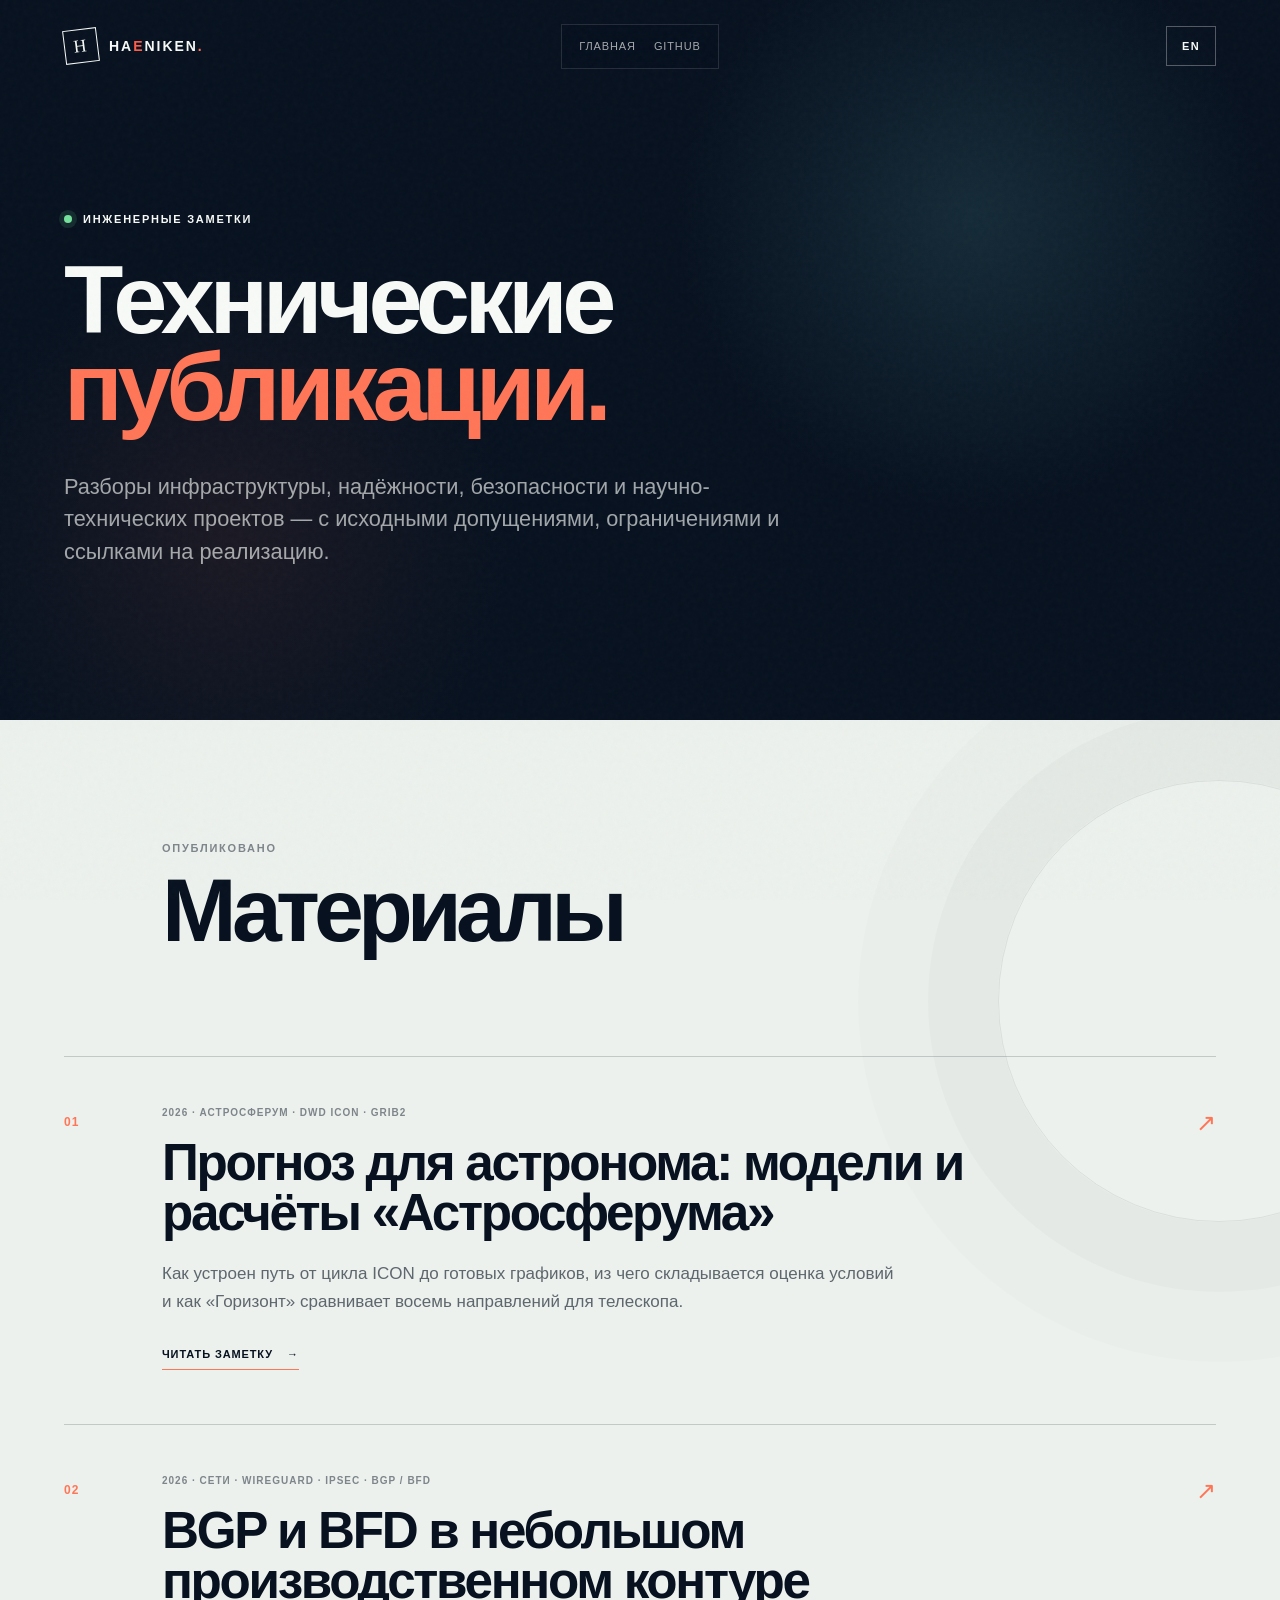
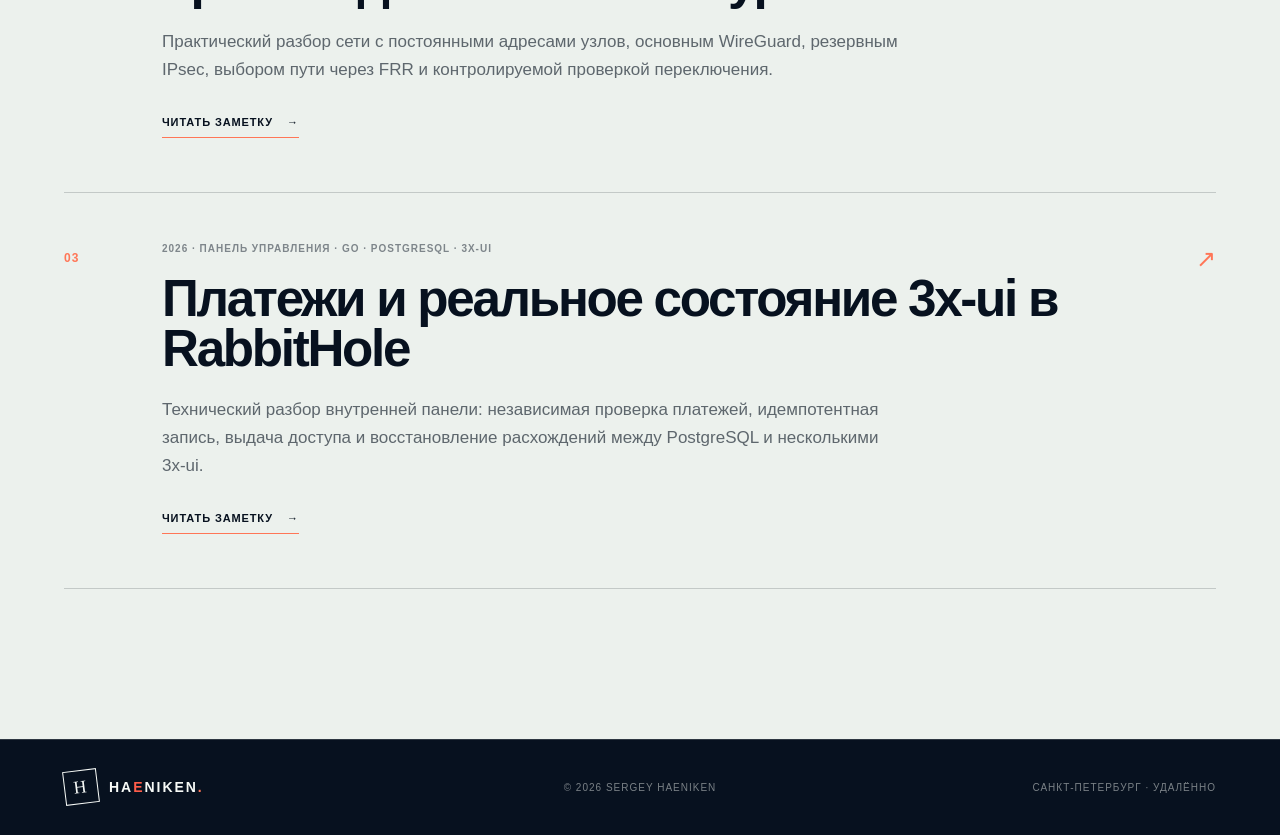
==== commit f79ccca6: "Show publication years in article catalog" ====
--- a/articles/index.html
+++ b/articles/index.html
@@ -129,7 +129,7 @@
 
     <section class="publications-index">
       <div class="publications-heading reveal">
-        <span class="section-number">01</span>
+        <span class="section-number" aria-hidden="true"></span>
         <div>
           <p class="kicker"><span class="lang lang-ru">Опубликовано</span><span class="lang lang-en">Published</span></p>
           <h2><span class="lang lang-ru">Материалы</span><span class="lang lang-en">Articles</span></h2>
@@ -140,8 +140,8 @@
         <div class="publication-index">01</div>
         <div class="publication-content">
           <p class="publication-meta">
-            <span class="lang lang-ru">Астросферум · DWD ICON · GRIB2</span>
-            <span class="lang lang-en">Astrosferum · DWD ICON · GRIB2</span>
+            <span class="lang lang-ru"><time datetime="2026">2026</time> · Астросферум · DWD ICON · GRIB2</span>
+            <span class="lang lang-en"><time datetime="2026">2026</time> · Astrosferum · DWD ICON · GRIB2</span>
           </p>
           <h2>
             <span class="lang lang-ru">Прогноз для астронома: модели и расчёты «Астросферума»</span>
@@ -161,8 +161,8 @@
         <div class="publication-index">02</div>
         <div class="publication-content">
           <p class="publication-meta">
-            <span class="lang lang-ru">Сети · WireGuard · IPsec · BGP / BFD</span>
-            <span class="lang lang-en">Networking · WireGuard · IPsec · BGP / BFD</span>
+            <span class="lang lang-ru"><time datetime="2026">2026</time> · Сети · WireGuard · IPsec · BGP / BFD</span>
+            <span class="lang lang-en"><time datetime="2026">2026</time> · Networking · WireGuard · IPsec · BGP / BFD</span>
           </p>
           <h2>
             <span class="lang lang-ru">BGP и BFD в небольшом производственном контуре</span>
@@ -182,8 +182,8 @@
         <div class="publication-index">03</div>
         <div class="publication-content">
           <p class="publication-meta">
-            <span class="lang lang-ru">Панель управления · Go · PostgreSQL · 3x-ui</span>
-            <span class="lang lang-en">Control panel · Go · PostgreSQL · 3x-ui</span>
+            <span class="lang lang-ru"><time datetime="2026">2026</time> · Панель управления · Go · PostgreSQL · 3x-ui</span>
+            <span class="lang lang-en"><time datetime="2026">2026</time> · Control panel · Go · PostgreSQL · 3x-ui</span>
           </p>
           <h2>
             <span class="lang lang-ru">Платежи и реальное состояние 3x-ui в RabbitHole</span>
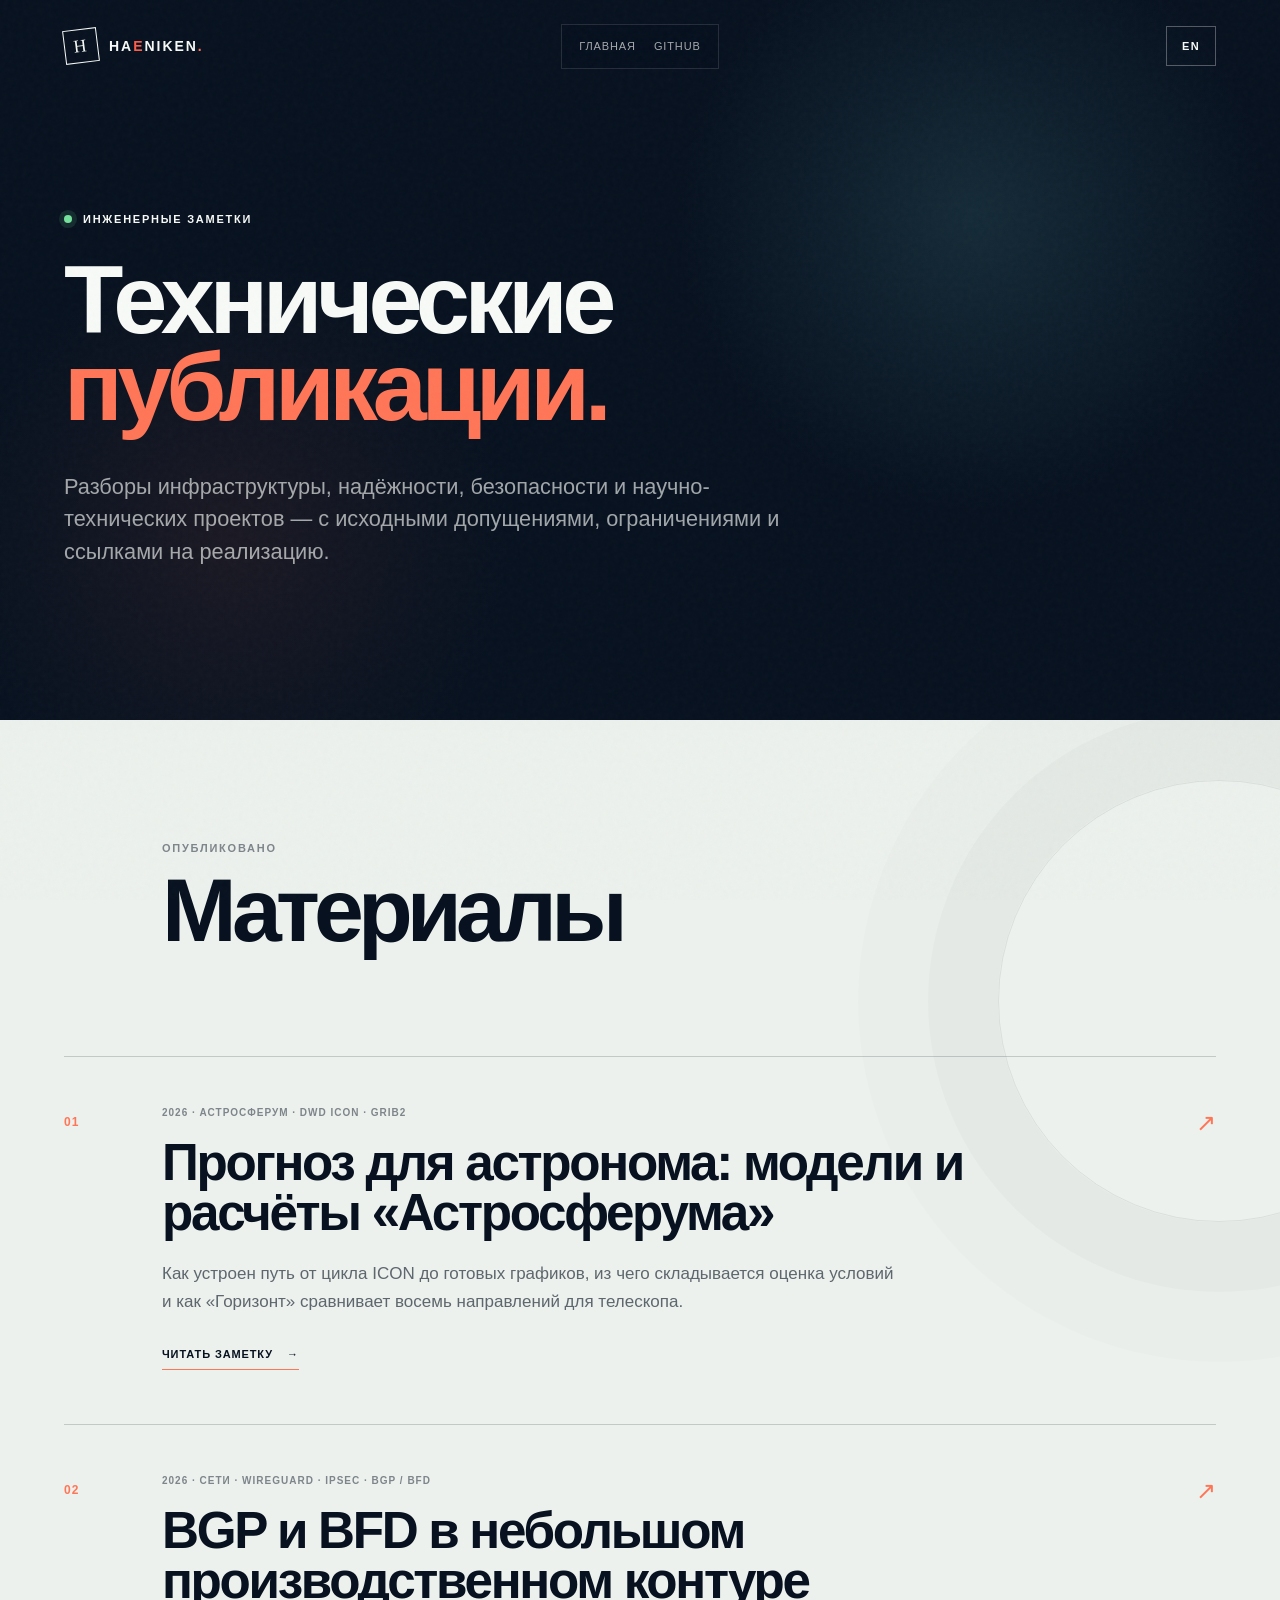
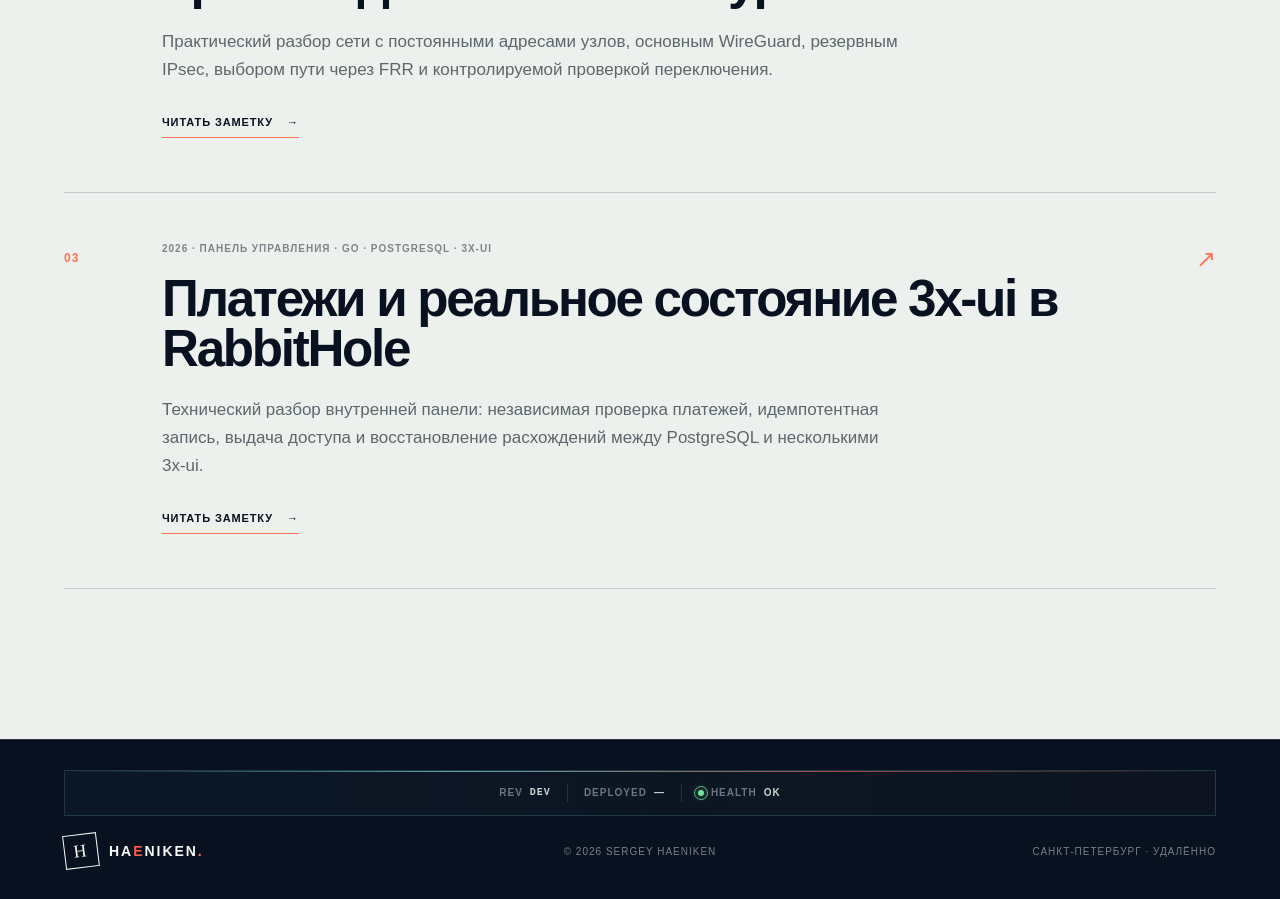
==== commit 823ddfe0: "Add reading progress and release telemetry" ====
--- a/articles/index.html
+++ b/articles/index.html
@@ -31,7 +31,7 @@
   <meta name="twitter:image:alt" content="Технические публикации Sergey Haeniken">
   <title>Технические публикации — Sergey Haeniken</title>
   <link rel="icon" href="/assets/favicon.svg" type="image/svg+xml">
-  <link rel="stylesheet" href="/styles.min.css?v=20260728az">
+  <link rel="stylesheet" href="/styles.min.css?v=20260803b">
   <noscript><link rel="stylesheet" href="/rocket.min.css?v=20260728d"></noscript>
   <script type="application/ld+json">
   {
@@ -221,6 +221,7 @@
       <i class="energia-plume energia-plume-core"></i>
     </span>
   </button>
-  <script src="/script.min.js?v=20260728zi" defer></script>
+  <script src="/script.min.js?v=20260803a" defer></script>
+  <script src="/telemetry.min.js?v=20260803b" defer></script>
 </body>
 </html>
--- a/styles.min.css
+++ b/styles.min.css
@@ -1 +1 @@
-:root{--ink:#07111f;--ink-soft:#0c1a2b;--paper:#ecf1ed;--paper-warm:#e5e7df;--white:#f7faf7;--orange:#ff7657;--cyan:#73d5da;--line-dark:rgba(235, 241, 237, .17);--line-light:rgba(7, 17, 31, .18);--max:1440px;--pad:clamp(24px, 5vw, 76px)}*{box-sizing:border-box}html{overflow-x:hidden;overflow-x:clip;scroll-behavior:smooth}body{margin:0;background:var(--paper);color:var(--ink);font-family:Inter,"Segoe UI",Helvetica,Arial,sans-serif;font-size:16px;line-height:1.5;overflow-x:hidden}a{color:inherit;text-decoration:none}button{font:inherit}img{display:block;max-width:100%}.lang-en,html[data-language=en] .lang-ru{display:none}html[data-language=en] .lang-en{display:inline}.skip-link{position:fixed;top:-80px;left:16px;z-index:999;background:var(--orange);color:var(--ink);padding:12px 18px;transition:top .2s}.skip-link:focus{top:16px}.noise{position:fixed;inset:0;z-index:20;pointer-events:none;opacity:.035;background-image:url("data:image/svg+xml,%3Csvg viewBox='0 0 200 200' xmlns='http://www.w3.org/2000/svg'%3E%3Cfilter id='n'%3E%3CfeTurbulence type='fractalNoise' baseFrequency='.9' numOctaves='4' stitchTiles='stitch'/%3E%3C/filter%3E%3Crect width='100%25' height='100%25' filter='url(%23n)' opacity='.8'/%3E%3C/svg%3E")}.site-header{position:absolute;z-index:15;top:0;left:50%;width:100%;max-width:var(--max);transform:translateX(-50%);display:grid;grid-template-columns:1fr auto 1fr;align-items:center;gap:30px;padding:24px var(--pad);color:var(--white)}.brand{display:flex;align-items:center;gap:11px;font-size:14px;font-weight:800;letter-spacing:.14em}.brand-mark{display:grid;place-items:center;width:34px;height:34px;border:1px solid currentColor;font-family:Georgia,serif;font-size:18px;font-weight:400;transform:rotate(-7deg)}.brand-dot{color:var(--orange)}.brand-e,.hero h1 .accent-e{color:#ff5d4a}.hero h1 .accent-e{display:inline;-webkit-text-stroke:0}.nav{display:flex;align-items:center;gap:18px;padding:5px 17px;border:1px solid rgba(255,255,255,.12);background:rgba(7,17,31,.34);color:rgba(247,250,247,.66);font-size:11px;letter-spacing:.08em;text-transform:uppercase;-webkit-backdrop-filter:blur(12px);backdrop-filter:blur(12px)}.nav a{position:relative;padding:8px 0;transition:color .2s}.nav a::after{content:"";position:absolute;left:0;right:100%;bottom:3px;height:1px;background:var(--orange);transition:right .22s}.nav a:focus-visible,.nav a:hover{color:var(--white);outline:0}.nav a:focus-visible::after,.nav a:hover::after{right:0}.header-actions{justify-self:end;display:flex;align-items:center;gap:12px}.header-cta,.header-print,.language-toggle{border:1px solid rgba(255,255,255,.3);color:var(--white);background:0 0;min-height:40px;padding:0 15px;font-size:11px;font-weight:700;letter-spacing:.12em;transition:border-color .2s,background .2s,transform .2s}.language-toggle{display:inline-flex;align-items:center;justify-content:center;cursor:pointer}.language-toggle.lang-en,html[data-language=en] .language-toggle.lang-ru{display:none}html[data-language=en] .language-toggle.lang-en{display:inline-flex}.header-cta{display:flex;align-items:center;gap:12px}.header-print{display:inline-flex;align-items:center;gap:9px;cursor:pointer;text-transform:uppercase}.header-cta:hover,.header-print:hover,.language-toggle:hover{border-color:var(--orange);background:rgba(255,118,87,.08);transform:translateY(-1px)}.nav-print-link{display:none;border:0;background:0 0;color:inherit;font:inherit;letter-spacing:inherit;text-transform:inherit;text-align:left;cursor:pointer}.mobile-menu-toggle{display:none;align-items:center;gap:10px;min-height:40px;padding:0 14px;border:1px solid rgba(255,255,255,.3);background:rgba(7,17,31,.58);color:var(--white);cursor:pointer;font-size:10px;font-weight:800;letter-spacing:.12em;text-transform:uppercase;-webkit-backdrop-filter:blur(14px);backdrop-filter:blur(14px)}.mobile-menu-toggle:focus-visible,.mobile-menu-toggle:hover{border-color:var(--orange);outline:0}.menu-toggle-icon{position:relative;width:17px;height:12px}.menu-toggle-icon i{position:absolute;left:0;width:17px;height:1px;background:currentColor;transition:top .25s,transform .25s}.menu-toggle-icon i:first-child{top:3px}.menu-toggle-icon i:last-child{top:9px}.mobile-menu-toggle[aria-expanded=true] .menu-toggle-icon i:first-child{top:6px;transform:rotate(45deg)}.mobile-menu-toggle[aria-expanded=true] .menu-toggle-icon i:last-child{top:6px;transform:rotate(-45deg)}.hero{position:relative;min-height:max(810px,100svh);height:auto;background:var(--ink);color:var(--white);display:grid;grid-template-columns:52% 48%;overflow:hidden;isolation:isolate}.hero::before{content:"";position:absolute;inset:0;z-index:-2;background:radial-gradient(circle at 11% 12%,rgba(115,213,218,.11),transparent 27%),linear-gradient(90deg,transparent 0 51.9%,rgba(255,255,255,.08) 52%,transparent 52.1%)}.hero-copy{width:100%;max-width:calc(var(--max) * .52);justify-self:end;padding:180px clamp(24px,4vw,72px) 120px var(--pad);display:flex;flex-direction:column;justify-content:center}.eyebrow,.kicker{display:flex;align-items:center;gap:11px;margin:0 0 28px;font-size:11px;font-weight:700;letter-spacing:.16em;text-transform:uppercase}.status-light{width:8px;height:8px;border-radius:50%;background:#75e29d;box-shadow:0 0 0 5px rgba(117,226,157,.12)}.hero h1{margin:0 0 22px;font-size:clamp(66px, 7.2vw, 126px);line-height:.76;letter-spacing:-.075em;font-weight:900}.hero h1 span{display:block}.hero h1 .outline{color:transparent;-webkit-text-stroke:1.3px rgba(247,250,247,.5);margin-left:.24em}.hero-role{margin:0 0 25px;color:var(--orange);font-size:clamp(13px, 1.15vw, 17px);font-weight:800;letter-spacing:.19em}.hero-role i{color:rgba(247,250,247,.32);font-style:normal;margin:0 8px}.hero-lead{max-width:610px;margin:0;color:rgba(247,250,247,.72);font-size:clamp(18px, 1.5vw, 24px);line-height:1.45}.orcid-profile{width:fit-content;display:inline-flex;align-items:center;gap:10px;margin-top:24px;color:rgba(247,250,247,.7);font-size:10px;font-weight:700;letter-spacing:.09em;text-transform:uppercase;transition:color .2s}.orcid-profile:hover{color:var(--white)}.orcid-mark{display:inline-grid;place-items:center;width:25px;height:25px;border-radius:50%;background:#a6ce39;color:#fff;font-size:10px;letter-spacing:0;text-transform:none}.hero-actions{display:flex;flex-wrap:wrap;align-items:center;gap:12px;margin-top:40px}.button{min-height:56px;padding:0 22px;display:inline-flex;align-items:center;justify-content:center;gap:28px;font-size:12px;font-weight:800;letter-spacing:.11em;text-transform:uppercase;border:1px solid rgba(255,255,255,.22);transition:transform .2s,background .2s,border-color .2s}.button-primary{background:var(--orange);border-color:var(--orange);color:var(--ink)}.button-ghost{background:0 0;color:inherit;cursor:pointer}.button:hover{transform:translateY(-3px);border-color:var(--orange)}.button-primary:hover{background:#ff8b70}.hero-visual{position:relative;overflow:hidden}.image-frame{position:absolute;inset:0;margin:0;background:radial-gradient(circle at 18% 24%,rgba(247,250,247,.9) 0 1px,transparent 2px),radial-gradient(circle at 70% 15%,rgba(115,213,218,.8) 0 1px,transparent 2px),radial-gradient(circle at 84% 40%,rgba(247,250,247,.65) 0 1px,transparent 2px),radial-gradient(circle at 38% 68%,rgba(247,250,247,.55) 0 1px,transparent 2px),radial-gradient(circle at 50% 34%,rgba(88,117,169,.24),transparent 28%),linear-gradient(145deg,#132844,#07111f 72%);background-size:170px 170px,230px 230px,310px 310px,260px 260px,auto,auto}.image-frame::after{content:"";position:absolute;inset:0;background:linear-gradient(90deg,var(--ink) 0,rgba(7,17,31,.3) 18%,transparent 48%),linear-gradient(0deg,rgba(7,17,31,.58),transparent 45%)}.image-frame picture{display:block;width:100%;height:100%}.image-frame img{width:100%;height:100%;object-fit:cover;object-position:47% center;filter:saturate(.76) contrast(1.08)}.availability-card{position:absolute;z-index:3;top:20%;left:-1px;width:182px;padding:24px 26px;color:var(--ink);background:var(--cyan);box-shadow:20px 24px 60px rgba(0,0,0,.24);font-size:10px;font-weight:700;letter-spacing:.1em;line-height:1.5;text-transform:uppercase}.availability-value{display:block;font-size:43px;font-weight:900;line-height:1;letter-spacing:-.06em;margin-bottom:12px}.availability-value span{font-size:19px;color:rgba(7,17,31,.55)}.visual-orbit{position:absolute;z-index:2;border:1px solid rgba(255,255,255,.15);border-radius:50%;pointer-events:none}.orbit-one{width:540px;height:540px;top:12%;right:-190px}.orbit-two{width:690px;height:690px;top:3%;right:-266px}.lab-orbit-track{--lab-orbit-size:min(520px, calc(100% - 220px));position:absolute;z-index:12;top:50%;left:50%;width:var(--lab-orbit-size);height:var(--lab-orbit-size);transform:translate(-50%,-50%);border-radius:50%;pointer-events:none;animation:20s linear infinite lab-orbit-spin}.lab-orbit-link{position:absolute;z-index:2;isolation:isolate;top:-24px;left:50%;min-height:48px;min-width:190px;transform:translateX(-50%);padding:8px 13px;align-items:center;gap:10px;border:1px solid rgba(115,213,218,.7);background:rgba(7,17,31,.86);color:var(--white);box-shadow:0 14px 36px rgba(0,0,0,.32);-webkit-backdrop-filter:blur(12px);backdrop-filter:blur(12px);pointer-events:auto;animation:20s linear infinite lab-orbit-counter-spin;will-change:transform}.lab-orbit-link::after,.lab-orbit-link::before{content:"";position:absolute;z-index:0;inset:-2px;border:1px solid rgba(255,93,88,.88);border-radius:inherit;opacity:0;pointer-events:none;animation:4.8s ease-out infinite lab-signal-wave;will-change:opacity,transform}.lab-orbit-link::after{animation-delay:.34s}.lab-orbit-link.lang-ru{display:flex}.lab-orbit-link.lang-en,html[data-language=en] .lab-orbit-link.lang-ru{display:none}html[data-language=en] .lab-orbit-link.lang-en{display:flex}.lab-orbit-link span{position:relative;z-index:1;isolation:isolate;display:grid;place-items:center;flex:0 0 auto;width:31px;height:31px;border-radius:50%;background:var(--orange);color:var(--ink);font-size:9px;font-weight:900;letter-spacing:.08em}.lab-orbit-link span::before{content:"";position:absolute;z-index:-1;inset:-6px;border:1px solid rgba(255,93,88,.92);border-radius:50%;box-shadow:0 0 26px rgba(255,93,88,.82);opacity:0;transform:scale(.72);animation:4.8s ease-out infinite lab-core-flare;will-change:opacity,transform}.lab-orbit-link strong{position:relative;z-index:1;font-size:9px;line-height:1.25;letter-spacing:.12em;text-transform:uppercase}.lab-orbit-track:focus-within,.lab-orbit-track:focus-within .lab-orbit-link,.lab-orbit-track:hover,.lab-orbit-track:hover .lab-orbit-link{animation-play-state:paused}.lab-orbit-link:focus-visible,.lab-orbit-link:hover{border-color:var(--orange);outline:0}@keyframes lab-orbit-spin{to{transform:translate(-50%,-50%) rotate(1turn)}}@keyframes lab-orbit-counter-spin{to{transform:translateX(-50%) rotate(-1turn)}}@keyframes lab-signal-wave{0%,61%{opacity:0;transform:scale(.94)}67%{opacity:.92}100%,86%{opacity:0;transform:scale(1.46)}}@keyframes lab-core-flare{0%,100%,60%{opacity:0;transform:scale(.72)}68%{opacity:1;transform:scale(1)}82%{opacity:0;transform:scale(1.45)}}.scroll-hint{position:absolute;bottom:34px;left:var(--pad);display:flex;align-items:center;gap:13px;color:rgba(247,250,247,.45);font-size:9px;font-weight:700;letter-spacing:.17em;text-transform:uppercase}.scroll-line{width:45px;height:1px;background:rgba(247,250,247,.32);position:relative;overflow:hidden}.scroll-line::after{content:"";position:absolute;inset:0;background:var(--orange);transform:translateX(-100%);animation:2.4s infinite scan}.section{padding:120px var(--pad);content-visibility:auto;contain-intrinsic-size:auto 900px}.section-heading{max-width:var(--max);margin:0 auto 72px;display:grid;grid-template-columns:70px 1fr}.section-number{grid-row:1/3;color:var(--orange);font-size:12px;font-weight:800}.section-heading .kicker{margin-bottom:20px;color:rgba(7,17,31,.56)}.projects-heading h2,.section-heading h2{margin:0;font-size:clamp(48px, 6vw, 94px);line-height:.91;letter-spacing:-.065em;font-weight:800}.metrics{background:var(--paper)}.metrics-grid{max-width:var(--max);margin:0 auto;display:grid;grid-template-columns:repeat(4,1fr);border-top:1px solid var(--line-light);border-left:1px solid var(--line-light)}.metric-card{min-height:280px;padding:40px 28px;border-right:1px solid var(--line-light);border-bottom:1px solid var(--line-light);display:flex;flex-direction:column;justify-content:space-between}.metric-value{font-size:clamp(55px, 6vw, 94px);line-height:1;font-weight:900;letter-spacing:-.075em}.metric-value span{color:var(--orange);font-size:.46em;margin-left:3px}.metric-card p{max-width:240px;margin:0;color:rgba(7,17,31,.62);font-size:14px}.impact-strip{max-width:var(--max);margin:26px auto 0;display:grid;grid-template-columns:repeat(4,1fr);gap:22px;color:rgba(7,17,31,.62);font-size:12px;text-transform:uppercase;letter-spacing:.07em}.impact-strip>span{display:flex;align-items:baseline;gap:9px}.impact-strip b{flex:0 0 auto;color:var(--ink);font-size:20px;letter-spacing:-.03em}.expertise{background:var(--ink);color:var(--white)}.section-heading-light .kicker{color:rgba(247,250,247,.48)}.expertise-list{max-width:var(--max);margin:0 auto;border-top:1px solid var(--line-dark)}.expertise-row{display:grid;grid-template-columns:70px 1.15fr 1fr 40px;gap:25px;align-items:center;min-height:146px;border-bottom:1px solid var(--line-dark);transition:padding .25s,background .25s}.expertise-row:hover{padding-left:18px;background:rgba(255,255,255,.025)}.row-number{color:var(--orange);font-size:11px;font-weight:800}.expertise-row h3{margin:0;font-size:clamp(24px, 2.4vw, 38px);letter-spacing:-.04em}.expertise-row p{margin:0;color:rgba(247,250,247,.55);font-size:14px}.row-arrow{justify-self:end;color:var(--orange);font-size:22px}.stack-ticker{background:var(--orange);color:var(--ink);overflow:hidden;padding:20px 0;transform:rotate(-1.1deg) scale(1.015)}.ticker-track{display:flex;width:max-content;align-items:center;gap:0;animation:28s linear infinite ticker;font-size:15px;font-weight:900;letter-spacing:.12em;white-space:nowrap}.ticker-track span{padding-right:32px}.experience{background:var(--paper-warm);padding-top:150px}.experience .section-number,.metrics .section-number{color:#9f321f}.experience .section-heading .kicker{color:rgba(7,17,31,.72)}.timeline{max-width:var(--max);margin:0 auto;padding-left:25%}.timeline-item{position:relative;padding:36px 0 38px 45px;border-top:1px solid var(--line-light);display:grid;grid-template-columns:.9fr 1.1fr;gap:50px;background:var(--paper-warm)}.timeline-item::before{content:"";position:absolute;top:41px;left:-3px;width:7px;height:7px;background:var(--orange);border-radius:50%}.timeline-meta{display:flex;flex-direction:column;gap:8px;font-size:13px;font-weight:800;text-transform:uppercase;letter-spacing:.06em}.timeline-meta h3{margin:0;font:inherit}.timeline-meta span:last-child{color:rgba(7,17,31,.48);font-size:10px}.timeline-meta time{color:#9f321f;font-size:10px;font-weight:800;letter-spacing:.08em}.timeline-period{color:#9f321f!important;font-size:10px!important;font-weight:800;letter-spacing:.08em}.timeline-period time{color:inherit}.timeline-meta time span,.timeline-period .lang{color:inherit!important;font-size:inherit!important}.timeline-detail{display:grid;gap:15px}.timeline-item p{margin:0;color:rgba(7,17,31,.62);font-size:15px}.projects{background:var(--paper)}.projects-heading{max-width:var(--max);margin:0 auto 66px}.projects-heading .kicker{color:rgba(7,17,31,.72)}.project-grid{max-width:var(--max);margin:0 auto;display:grid;grid-template-columns:repeat(3,minmax(0,1fr));gap:16px}.project-card{min-height:520px;padding:28px;border:1px solid var(--line-light);display:flex;flex-direction:column;justify-content:space-between;gap:34px;background:var(--paper);transition:transform .25s,background .25s,color .25s}.project-card:hover{transform:translateY(-7px);background:var(--ink);color:var(--white)}.project-featured{grid-column:1/-1;min-height:440px;display:grid;grid-template-columns:minmax(280px,.85fr) minmax(0,1.15fr);grid-template-rows:auto 1fr;column-gap:clamp(48px,7vw,120px);background:var(--ink);color:var(--white)}.project-featured .project-top{grid-column:1/-1}.project-featured>.project-code{grid-column:1;grid-row:2;align-self:center}.project-featured>div:last-child{grid-column:2;grid-row:2;align-self:end}.project-private{background:radial-gradient(circle at 85% 12%,rgba(115,213,218,.1),transparent 35%),var(--paper)}.project-top{display:flex;justify-content:space-between;font-size:10px;font-weight:800;letter-spacing:.13em;color:var(--orange)}.project-card h3{margin:0 0 16px;font-size:clamp(26px, 2.7vw, 42px);line-height:1;letter-spacing:-.045em}.project-card p{margin:0;color:rgba(7,17,31,.68);font-size:14px}.project-card:hover p,.project-featured p{color:rgba(247,250,247,.58)}.project-links{display:flex;flex-wrap:wrap;gap:12px 22px;margin-top:24px}.project-links a{display:inline-flex;align-items:center;gap:9px;padding-bottom:5px;border-bottom:1px solid rgba(255,118,87,.65);color:var(--white);font-size:10px;font-weight:800;letter-spacing:.09em;text-transform:uppercase}.project-card:not(.project-featured) .project-links a{color:var(--ink)}.project-card:not(.project-featured):hover .project-links a{color:var(--white)}.project-links a.lang-en,html[data-language=en] .project-links a.lang-ru{display:none}html[data-language=en] .project-links a.lang-en{display:inline-flex}.project-code{font-family:Consolas,"Courier New",monospace;font-size:clamp(13px, 1.1vw, 17px);line-height:1.85;color:rgba(247,250,247,.82)}.project-code.lang-ru{display:block}.project-code.lang-en,html[data-language=en] .project-code.lang-ru{display:none}html[data-language=en] .project-code.lang-en{display:block}.code-muted{color:rgba(247,250,247,.68)}.code-accent{color:var(--cyan)}.project-card:not(.project-featured) .project-code{color:rgba(7,17,31,.72)}.project-card:not(.project-featured) .project-top{color:#9f321f}.project-card:not(.project-featured) .code-muted{color:rgba(7,17,31,.68)}.project-card:not(.project-featured) .code-accent{color:#16767d}.project-card:not(.project-featured):hover .project-code{color:rgba(247,250,247,.82)}.project-card:not(.project-featured):hover .project-top{color:var(--orange)}.project-card:not(.project-featured):hover .code-muted{color:rgba(247,250,247,.68)}.project-card:not(.project-featured):hover .code-accent{color:var(--cyan)}.observation-break{position:relative;width:100%;aspect-ratio:16/9;max-height:820px;margin:0;overflow:hidden;background:linear-gradient(180deg,var(--paper) 0,#bdcdd0 7%,var(--ink) 22%)}.observation-break img,.observation-break picture{display:block;width:100%;height:100%}.observation-break picture{-webkit-mask-image:linear-gradient(180deg,transparent 0,rgba(0,0,0,.3) 5%,#000 16%);mask-image:linear-gradient(180deg,transparent 0,rgba(0,0,0,.3) 5%,#000 16%)}.observation-break img{object-fit:cover;object-position:50% 56%}.observation-break::after{content:"";position:absolute;inset:0;z-index:2;background:linear-gradient(180deg,rgba(236,241,237,.72) 0,rgba(115,213,218,.09) 9%,transparent 22%),linear-gradient(0deg,rgba(7,17,31,.62),transparent 36%);pointer-events:none}[data-ambient-scan]::before{content:"";position:absolute;z-index:4;top:-30%;bottom:-30%;left:-42%;width:34%;pointer-events:none;opacity:0;transform:translateX(0) skewX(-9deg) rotate(var(--ambient-scan-angle,0deg));background:linear-gradient(90deg,transparent 0 38%,rgba(115,213,218,.08) 56%,rgba(208,252,255,.32) 70%,rgba(115,213,218,.06) 78%,transparent 100%);border-right:1px solid rgba(196,252,255,.78);box-shadow:18px 0 42px rgba(115,213,218,.16),2px 0 9px rgba(226,255,255,.32);will-change:transform,opacity}[data-ambient-scan].is-ambient-scanning::before{animation:photo-ambient-scan var(--ambient-scan-duration,4.8s) cubic-bezier(.28,.05,.7,.95) both}.certificates{background:var(--ink);color:var(--white)}.certificates-intro{max-width:760px;margin:-30px auto 54px;color:rgba(247,250,247,.58);font-size:clamp(16px, 1.5vw, 20px);line-height:1.6}.certificate-grid{max-width:var(--max);margin:0 auto;display:grid;grid-template-columns:repeat(3,minmax(0,1fr));border-top:1px solid var(--line-dark);border-left:1px solid var(--line-dark)}.certificate-card{position:relative;min-height:245px;padding:28px;display:grid;grid-template-columns:72px 1fr 20px;gap:22px;align-items:start;border-right:1px solid var(--line-dark);border-bottom:1px solid var(--line-dark);background:#081421;transition:transform .25s,background .25s,border-color .25s}.certificate-card:hover{z-index:2;transform:translateY(-5px);background:#0d1b29;border-color:rgba(255,118,87,.6)}.certificate-card:focus-visible{outline:2px solid var(--orange);outline-offset:-2px}.certificate-card-featured{grid-column:span 2;background:radial-gradient(circle at 12% 18%,rgba(115,213,218,.13),transparent 34%),#081421}.certificate-icon{position:relative;width:72px;height:72px;display:grid;place-items:center;overflow:hidden;border:1px solid rgba(115,213,218,.55);color:var(--cyan);background:linear-gradient(145deg,rgba(115,213,218,.11),rgba(255,118,87,.05));box-shadow:inset 0 0 28px rgba(115,213,218,.06);font-family:Consolas,"Courier New",monospace;font-size:20px;font-weight:800;letter-spacing:-.04em}.certificate-icon::after{content:"";position:absolute;width:32px;height:1px;right:-13px;bottom:8px;background:var(--orange);transform:rotate(-45deg);opacity:.85}.icon-shield{border-radius:12px 12px 30px 30px;font-size:16px;letter-spacing:.06em}.icon-binary{border-radius:50%}.icon-analysis{font-size:34px;border-radius:50% 50% 50% 12px}.icon-radar,.icon-target{border-radius:50%;box-shadow:inset 0 0 0 8px rgba(115,213,218,.05),inset 0 0 0 18px rgba(115,213,218,.04)}.icon-pulse{font-size:34px;transform:rotate(4deg)}.icon-compliance{border-radius:8px;font-size:30px}.icon-roles{font-size:36px}.icon-assessment{border-radius:50%;font-size:17px}.icon-lock{border-radius:28px 28px 8px 8px;font-size:29px}.icon-attack{font-size:24px}.icon-database{border-radius:50%/18%}.icon-terminal{justify-items:start;padding-left:14px;font-size:19px}.icon-automation{border-radius:8px 30px;font-size:18px}.icon-containers{font-size:34px;background:repeating-linear-gradient(90deg,rgba(115,213,218,.08) 0 14px,transparent 14px 18px),linear-gradient(145deg,rgba(115,213,218,.11),rgba(255,118,87,.05))}.icon-kubernetes{border-radius:50%;font-size:16px;box-shadow:inset 0 0 0 7px rgba(115,213,218,.05),inset 0 0 0 15px rgba(115,213,218,.035)}.certificate-body{min-width:0;display:flex;flex-direction:column;height:100%}.certificate-meta{margin-bottom:24px;color:var(--orange);font-size:9px;font-weight:800;letter-spacing:.12em;text-transform:uppercase}.certificate-card strong{display:block;margin:auto 0 16px;font-size:clamp(18px, 1.6vw, 25px);line-height:1.15;letter-spacing:-.025em}.certificate-type{color:rgba(247,250,247,.48);font-size:10px;font-weight:700;letter-spacing:.08em;text-transform:uppercase}.certificate-arrow{justify-self:end;color:var(--orange);font-size:18px}.article-page{background:var(--paper)}.article-site-header{position:absolute}.article-nav{justify-content:center}.article-site-header .brand.lang-ru{display:flex}.article-site-header .brand.lang-en,html[data-language=en] .article-site-header .brand.lang-ru{display:none}html[data-language=en] .article-site-header .brand.lang-en{display:flex}.article-hero{min-height:min(900px,100svh);padding:170px var(--pad) 110px;display:flex;align-items:center;background:radial-gradient(circle at 76% 30%,rgba(115,213,218,.13),transparent 27%),radial-gradient(circle at 18% 75%,rgba(255,118,87,.08),transparent 24%),var(--ink);color:var(--white)}.article-hero-inner{width:100%;max-width:var(--max);margin:0 auto}.article-hero h1{max-width:1240px;margin:0;font-size:clamp(56px, 7.6vw, 116px);line-height:.9;letter-spacing:-.055em;font-weight:900}.article-hero h1 .lang{display:block}.article-hero h1 .lang-en,html[data-language=en] .article-hero h1 .lang-ru{display:none}html[data-language=en] .article-hero h1 .lang-en{display:block}.article-hero h1 em{color:var(--orange);font-family:inherit;font-weight:900;font-style:normal;-webkit-text-stroke:0}.article-deck{max-width:760px;margin:40px 0 0;color:rgba(247,250,247,.64);font-size:clamp(18px, 1.7vw, 25px);line-height:1.5}.article-meta{display:flex;flex-wrap:wrap;gap:12px 28px;margin-top:34px;color:rgba(247,250,247,.46);font-size:10px;font-weight:800;letter-spacing:.1em;text-transform:uppercase}.article-meta a{color:var(--cyan)}.technical-article{max-width:980px;margin:0 auto;padding:120px var(--pad);color:rgba(7,17,31,.77);font-size:18px;line-height:1.75}.article-language.lang-ru{display:block}.article-language.lang-en,html[data-language=en] .article-language.lang-ru{display:none}html[data-language=en] .article-language.lang-en{display:block}.technical-article p{margin:0 0 28px}.technical-article .article-lead{margin-bottom:42px;color:var(--ink);font-size:clamp(22px, 2.1vw, 30px);line-height:1.48;letter-spacing:-.025em}.technical-article h2{margin:82px 0 24px;color:var(--ink);font-size:clamp(37px, 4vw, 58px);line-height:.98;letter-spacing:-.055em}.article-flow{display:grid;grid-template-columns:repeat(4,1fr);margin:64px 0 80px;padding:0;border-top:1px solid var(--line-light);border-left:1px solid var(--line-light);list-style:none}.article-flow li{min-height:180px;padding:22px;display:flex;flex-direction:column;border-right:1px solid var(--line-light);border-bottom:1px solid var(--line-light)}.article-flow span{color:#9f321f;font-size:10px;font-weight:800}.article-flow strong{margin:auto 0 8px;color:var(--ink);font-size:20px}.article-flow small{color:rgba(7,17,31,.72);font-size:11px;line-height:1.45}.technical-article blockquote{margin:64px 0;padding:36px 42px;border:0;border-left:4px solid var(--orange);background:var(--ink);color:var(--white);font-family:Georgia,serif;font-size:clamp(23px, 2.5vw, 34px);font-style:italic;line-height:1.4}.article-sources{display:flex;flex-wrap:wrap;gap:12px 24px;margin-top:70px;padding-top:28px;border-top:1px solid var(--line-light);color:rgba(7,17,31,.72);font-size:11px;font-weight:800;letter-spacing:.06em;text-transform:uppercase}.article-sources a{color:var(--ink);border-bottom:1px solid var(--orange)}.article-cta{padding:120px var(--pad);text-align:center;background:var(--ink);color:var(--white)}.article-cta .kicker{justify-content:center;color:var(--orange)}.article-cta h2{margin:0 auto 46px;font-size:clamp(50px, 7vw, 104px);line-height:.88;letter-spacing:-.065em}.article-cta .button{width:fit-content;margin:0 auto}.article-cta .button.lang-en,html[data-language=en] .article-cta .button.lang-ru{display:none}html[data-language=en] .article-cta .button.lang-en{display:inline-flex}.article-page footer .brand.lang-ru{display:flex}.article-page footer .brand.lang-en,html[data-language=en] .article-page footer .brand.lang-ru{display:none}html[data-language=en] .article-page footer .brand.lang-en{display:flex}.publications-hero{min-height:720px}.publications-index{position:relative;max-width:var(--max);margin:0 auto;padding:120px var(--pad) 150px}.publications-index::before{content:"";position:absolute;z-index:-1;width:440px;height:440px;top:60px;right:-160px;border:1px solid rgba(7,17,31,.08);border-radius:50%;box-shadow:0 0 0 70px rgba(7,17,31,.018),0 0 0 140px rgba(7,17,31,.012)}.publications-heading{display:grid;grid-template-columns:70px 1fr;gap:28px;align-items:start;margin-bottom:80px}.publication-index,.publications-heading .section-number{padding-top:8px;color:var(--orange);font-size:12px;font-weight:900;letter-spacing:.1em}.publications-heading .kicker{margin-bottom:16px;color:rgba(7,17,31,.48)}.publications-heading h2{margin:0;color:var(--ink);font-size:clamp(58px, 7vw, 104px);line-height:.84;letter-spacing:-.065em}.publication-card{display:grid;grid-template-columns:70px minmax(0,1fr) 40px;gap:28px;padding:48px 0 54px;border-top:1px solid var(--line-light);transition:border-color .25s,transform .25s}.publication-card:last-child{border-bottom:1px solid var(--line-light)}.publication-card:hover{border-top-color:var(--orange);transform:translateX(8px)}.publication-content{max-width:900px}.publication-meta{margin:0 0 18px;color:rgba(7,17,31,.48);font-size:10px;font-weight:800;letter-spacing:.1em;text-transform:uppercase}.publication-card h2{margin:0 0 22px;color:var(--ink);font-size:clamp(34px, 4vw, 58px);line-height:.98;letter-spacing:-.045em}.publication-card p:not(.publication-meta){max-width:740px;margin:0;color:rgba(7,17,31,.62);font-size:17px;line-height:1.65}.publication-card-link{width:fit-content;margin-top:30px;padding-bottom:6px;border-bottom:1px solid var(--orange);color:var(--ink);font-size:11px;font-weight:900;letter-spacing:.08em;text-transform:uppercase}.publication-card-link.lang-ru{display:inline-flex;gap:14px}.publication-card-link.lang-en,html[data-language=en] .publication-card-link.lang-ru{display:none}html[data-language=en] .publication-card-link.lang-en{display:inline-flex;gap:14px}.publication-mark{color:var(--orange);font-size:24px;text-align:right;transition:transform .25s}.publication-card:hover .publication-mark{transform:translate(4px,-4px)}.contact{position:relative;overflow:hidden;min-height:670px;display:flex;flex-direction:column;justify-content:center;align-items:center;text-align:center;background:var(--ink);color:var(--white)}.contact-cluster{position:absolute;width:min(560px,72vw);aspect-ratio:1;opacity:.62;pointer-events:none;filter:drop-shadow(0 0 45px rgba(115,213,218,.08))}.contact-cluster-ring{position:absolute;inset:0;border:1px solid rgba(247,250,247,.17);border-radius:50%;animation:27s linear infinite contact-cluster-rotate}.contact-cluster-ring::after,.contact-cluster-ring::before{content:"";position:absolute;top:50%;left:50%;background:rgba(247,250,247,.1);transform:translate(-50%,-50%)}.contact-cluster-ring::before{width:116%;height:1px}.contact-cluster-ring::after{width:1px;height:116%}.contact-cluster-ring-inner{inset:17%;border-color:rgba(115,213,218,.28);animation-direction:reverse;animation-duration:19s}.contact-cluster-ring i{position:absolute;top:50%;left:-7px;width:13px;height:13px;border:2px solid var(--cyan);border-radius:50%;background:var(--ink);box-shadow:0 0 25px rgba(115,213,218,.6)}.contact-cluster-ring i:nth-child(2){top:10%;left:78%;border-color:var(--orange);box-shadow:0 0 25px rgba(255,118,87,.55)}.contact-cluster-ring i:nth-child(3){top:auto;bottom:4%;left:27%}.contact-cluster-ring-inner i{left:99%;width:9px;height:9px;background:var(--cyan)}.contact-cluster-ring-inner i:nth-child(2){top:auto;bottom:11%;left:13%;background:var(--orange)}.contact-cluster-channel{position:absolute;z-index:-1;top:50%;left:50%;height:1px;background:linear-gradient(90deg,rgba(115,213,218,.05),rgba(115,213,218,.34));transform-origin:0 50%}.contact-cluster-channel::after{content:"";position:absolute;top:-2px;left:0;width:5px;height:5px;border-radius:50%;background:#c8fdff;box-shadow:0 0 5px #fff,0 0 13px rgba(115,213,218,.95);animation:3.2s ease-in-out infinite contact-data-packet;will-change:transform,opacity}.contact-channel-one{--contact-packet-distance:calc(min(280px, 36vw) - 4px);width:50%;transform:rotate(180deg)}.contact-channel-two{--contact-packet-distance:calc(min(274.4px, 35.28vw) - 4px);width:49%;transform:rotate(-55deg)}.contact-channel-three{--contact-packet-distance:calc(min(285.6px, 36.72vw) - 4px);width:51%;transform:rotate(117deg)}.contact-channel-four{--contact-packet-distance:calc(min(274.4px, 35.28vw) - 4px);width:49%;transform:rotate(0)}.contact-channel-five{--contact-packet-distance:calc(min(302.4px, 38.88vw) - 4px);width:54%;transform:rotate(134deg)}.contact-channel-five::after,.contact-channel-two::after{animation-delay:-1.1s}.contact-channel-four::after,.contact-channel-three::after{animation-delay:-2.1s}.contact-cluster-core{position:absolute;inset:36%;display:grid;place-content:center;border:1px solid rgba(247,250,247,.36);border-radius:50%;background:rgba(3,8,16,.86);text-align:center;box-shadow:0 0 0 18px rgba(115,213,218,.035),0 0 70px rgba(115,213,218,.16)}.contact-cluster-core span{color:var(--orange);font-size:clamp(28px, 4vw, 54px);font-weight:900;letter-spacing:-.06em;line-height:1}.contact-cluster-core small{color:rgba(247,250,247,.72);font-size:8px;font-weight:800;letter-spacing:.13em}.contact .kicker{position:relative;color:var(--orange)}.contact h2{position:relative;margin:0;font-size:clamp(64px, 9.5vw, 145px);line-height:.77;letter-spacing:-.075em}.contact h2 em{color:var(--orange);font-family:inherit;font-weight:900;font-style:normal;-webkit-text-stroke:0}.contact-copy{position:relative;max-width:620px;margin:40px auto 30px;color:rgba(247,250,247,.58);font-size:15px}.contact-actions{position:relative;display:flex;flex-wrap:wrap;align-items:center;justify-content:center;gap:24px}.contact-link{position:relative;min-height:52px;display:inline-flex;gap:12px;align-items:center;padding:0 0 8px;border:0;border-bottom:1px solid var(--orange);background:0 0;color:inherit;cursor:pointer;font-size:13px;font-weight:800;letter-spacing:.08em;text-transform:uppercase}.contact-icon{flex:0 0 auto;width:38px;height:38px;display:grid;place-items:center;border:1px solid rgba(115,213,218,.42);color:var(--cyan);transition:color .22s,border-color .22s,transform .22s}.contact-icon svg{width:20px;height:20px;fill:none;stroke:currentColor;stroke-width:1.6;stroke-linecap:round;stroke-linejoin:round}.contact-icon .github-mark{fill:currentColor;stroke:none}.contact-label,.contact-link .lang{color:inherit}.contact-arrow{margin-left:4px;color:var(--orange);transition:transform .22s}.contact-link:focus-visible .contact-icon,.contact-link:hover .contact-icon{color:var(--orange);border-color:var(--orange);transform:rotate(-3deg)}.contact-link:focus-visible .contact-arrow,.contact-link:hover .contact-arrow{transform:translate(3px,-3px)}.contact-link:focus-visible{outline:0;border-bottom-color:var(--cyan)}.print-contact,.print-header-contact{display:none}footer{background:var(--ink);color:rgba(247,250,247,.48);border-top:1px solid var(--line-dark);padding:30px var(--pad);display:grid;grid-template-columns:1fr auto 1fr;align-items:center;font-size:10px;letter-spacing:.1em;text-transform:uppercase}footer .brand{color:var(--white)}footer p:last-child{justify-self:end}.return-to-top{position:fixed;z-index:80;right:max(24px,env(safe-area-inset-right));bottom:max(20px,env(safe-area-inset-bottom));width:78px;height:102px;padding:0;border:0;background:0 0;color:var(--white);cursor:pointer;opacity:0;visibility:hidden;pointer-events:none;transform:translateY(18px) scale(.9);transition:opacity .25s,visibility .25s,transform .25s;appearance:none}.return-to-top.is-visible{opacity:1;visibility:visible;pointer-events:auto;transform:translateY(0) scale(1)}.return-to-top::before{content:"";position:absolute;right:9px;bottom:2px;left:9px;height:20px;border:1px solid rgba(115,213,218,.58);border-radius:50%;background:radial-gradient(ellipse,rgba(115,213,218,.18),rgba(7,17,31,.9) 64%);box-shadow:0 0 22px rgba(115,213,218,.22),inset 0 0 12px rgba(115,213,218,.15)}.return-to-top::after{content:attr(data-label);position:absolute;top:40px;right:calc(100% + 8px);width:max-content;padding:6px 8px;border:1px solid rgba(247,250,247,.2);background:rgba(7,17,31,.9);color:rgba(247,250,247,.78);font-size:8px;font-weight:800;letter-spacing:.1em;text-transform:uppercase;opacity:0;transform:translateX(5px);transition:opacity .18s,transform .18s}.return-to-top:focus-visible::after,.return-to-top:hover::after{opacity:1;transform:translateX(0)}.return-to-top:focus-visible,.return-to-top:hover{outline:0;filter:drop-shadow(0 0 12px rgba(255,118,87,.38))}.return-to-top:focus-visible::before{border-color:var(--orange);box-shadow:0 0 0 3px rgba(255,118,87,.18),0 0 24px rgba(255,118,87,.34)}.energia-buran{position:absolute;z-index:2;top:0;left:50%;width:56px;height:82px;transform:translateX(-50%);transform-origin:50% 78%;transition:transform .22s,filter .22s;filter:drop-shadow(0 5px 7px rgba(0,0,0,.45))}.return-to-top:focus-visible .energia-buran,.return-to-top:hover .energia-buran{transform:translate(-50%,-4px);filter:drop-shadow(0 8px 11px rgba(0,0,0,.48)) drop-shadow(0 0 8px rgba(255,118,87,.36))}.energia-core{position:absolute;z-index:2;top:1px;left:21px;width:14px;height:62px;border:1px solid rgba(82,61,46,.72);background:linear-gradient(90deg,#a95c36,#dd8a50 43%,#f0ac70 62%,#914725);clip-path:polygon(50% 0,87% 11%,100% 92%,76% 100%,24% 100%,0 92%,13% 11%)}.energia-core::before{content:"";position:absolute;top:22px;right:0;left:0;height:5px;border-top:1px solid rgba(247,250,247,.55);border-bottom:1px solid rgba(247,250,247,.32);background:rgba(247,250,247,.22)}.energia-core::after{content:"";position:absolute;right:2px;bottom:4px;left:2px;height:8px;background:repeating-linear-gradient(90deg,#342a28 0 2px,#9b765e 2px 4px)}.energia-mark{display:none}.energia-booster{position:absolute;z-index:1;top:17px;width:10px;height:54px;border:1px solid rgba(17,31,44,.72);background:linear-gradient(90deg,#aeb9be,#f4f4ec 48%,#a9b4bb);clip-path:polygon(50% 0,88% 10%,100% 88%,72% 100%,28% 100%,0 88%,12% 10%)}.energia-booster::before{content:"";position:absolute;top:12px;right:0;left:0;height:4px;background:#d8674c}.energia-booster-left{left:10px;transform:rotate(-4deg)}.energia-booster-right{right:9px;transform:rotate(4deg)}.buran-orbiter{position:absolute;z-index:4;top:9px;left:30px;width:25px;height:49px;background:linear-gradient(90deg,#aab4ba,#f6f6f0 44%,#d7dddc 76%,#909da5);clip-path:polygon(49% 0,66% 13%,71% 44%,100% 82%,83% 94%,60% 74%,57% 100%,42% 100%,43% 72%,16% 88%,0 80%,34% 44%,35% 14%);transform:rotate(5deg);filter:drop-shadow(1px 2px 2px rgba(0,0,0,.48))}.buran-orbiter::before{content:"";position:absolute;top:8px;left:8px;width:9px;height:7px;border-radius:55% 55% 20% 20%;background:linear-gradient(90deg,#102235 0 42%,#426177 43% 58%,#102235 59%)}.buran-orbiter::after{content:"Б";position:absolute;top:21px;left:10px;color:#253746;font:900 5px/1 Arial,sans-serif}.buran-orbiter b{position:absolute;right:5px;bottom:6px;width:4px;height:7px;background:#273744;box-shadow:-8px 2px 0 #273744}.energia-plume{position:absolute;z-index:0;top:61px;left:14px;width:29px;height:22px;background:linear-gradient(180deg,rgba(247,250,247,.96),rgba(115,213,218,.8) 25%,rgba(255,118,87,.88) 55%,transparent 100%);clip-path:polygon(8% 0,27% 0,34% 34%,43% 0,58% 0,65% 36%,73% 0,92% 0,74% 100%,54% 62%,43% 100%,26% 58%);opacity:.72;transform-origin:50% 0;animation:.34s steps(2,end) infinite energia-idle-flame}.return-to-top.is-launching{pointer-events:none}.return-to-top.is-launching::before{animation:.75s ease-out forwards energia-pad-wave}.return-to-top.is-launching::after{opacity:0}.return-to-top.is-launching .energia-buran{transition:none;animation:1.15s cubic-bezier(.3,.02,.74,.26) forwards energia-liftoff}.return-to-top.is-launching .energia-plume{opacity:1;animation:.12s steps(2,end) infinite energia-launch-flame}.satellite-train{--satellite-start-y:8%;--satellite-end-y:22%;--satellite-tilt:5deg;position:absolute;z-index:3;top:var(--satellite-start-y);left:-38%;display:flex;width:clamp(180px,29vw,370px);align-items:center;justify-content:space-between;pointer-events:none;opacity:0;transform:rotate(var(--satellite-tilt));will-change:left,top,opacity,transform}.satellite-train i{display:block;width:3px;height:3px;border-radius:50%;background:#f7faf7;box-shadow:0 0 4px rgba(247,250,247,.95),0 0 9px rgba(115,213,218,.68)}.satellite-train i:nth-child(3n){width:2px;height:2px;opacity:.72}.satellite-train i:nth-child(4n+1){transform:rotate(45deg);border-radius:0}.satellite-train i:nth-child(5n){box-shadow:0 0 3px #fff,0 0 13px rgba(115,213,218,.82)}.satellite-train.is-passing{animation:satellite-pass var(--satellite-duration,9s) linear both}.satellite-train.is-passing i{animation:1.35s ease-in-out infinite alternate satellite-glint}.satellite-train.is-passing i:nth-child(2n){animation-delay:-.55s}.satellite-train.is-passing i:nth-child(3n){animation-delay:-1.05s}@keyframes energia-idle-flame{50%{opacity:.5;transform:scaleY(.78)}}@keyframes energia-pad-wave{0%{opacity:1;transform:scale(.72)}58%{opacity:.9;border-color:var(--orange);box-shadow:0 0 35px rgba(255,118,87,.75)}100%{opacity:0;transform:scale(2.2)}}@keyframes energia-launch-flame{50%{transform:scaleY(1.75) scaleX(.82);filter:brightness(1.5)}}@keyframes energia-liftoff{0%{transform:translateX(-50%)}9%{transform:translate(-50%,3px) rotate(-.8deg)}18%{transform:translate(-50%,-4px) rotate(.7deg)}100%{opacity:.18;transform:translate(-50%,-120vh) rotate(-2deg) scale(.82);filter:drop-shadow(0 20px 18px rgba(255,118,87,.45))}}@keyframes satellite-pass{0%{top:var(--satellite-start-y);left:-38%;opacity:0;transform:rotate(var(--satellite-tilt)) scale(.86)}8%{opacity:.78}72%{opacity:.72}100%{top:var(--satellite-end-y);left:108%;opacity:0;transform:rotate(var(--satellite-tilt)) scale(1.02)}}@keyframes satellite-glint{35%{opacity:.55;transform:scale(.72)}100%{opacity:1;transform:scale(1.35)}}@keyframes photo-ambient-scan{0%{opacity:0;transform:translateX(0) skewX(-9deg) rotate(var(--ambient-scan-angle,0deg))}16%{opacity:.72}78%{opacity:.56}100%{opacity:0;transform:translateX(460%) skewX(-9deg) rotate(var(--ambient-scan-angle,0deg))}}@keyframes contact-cluster-rotate{to{transform:rotate(1turn)}}@keyframes contact-data-packet{0%,12%{opacity:0;transform:translateX(0)}28%{opacity:1}78%{opacity:.9}100%{opacity:0;transform:translateX(var(--contact-packet-distance))}}.reveal{opacity:0;transform:translateY(22px);transition:opacity .7s,transform .7s}.reveal.is-visible{opacity:1;transform:translateY(0)}@keyframes scan{0%{transform:translateX(-100%)}100%,55%{transform:translateX(100%)}}@keyframes ticker{to{transform:translateX(-50%)}}@media (max-width:1000px){.site-header{z-index:30;grid-template-columns:1fr auto auto;gap:12px}.mobile-menu-toggle{display:inline-flex;justify-self:end}.nav{position:absolute;top:calc(100% - 8px);left:var(--pad);right:var(--pad);display:flex;flex-direction:column;align-items:stretch;justify-content:flex-start;gap:0;padding:10px 22px;border:1px solid rgba(255,255,255,.16);background:rgba(7,17,31,.96);color:rgba(247,250,247,.78);box-shadow:0 24px 70px rgba(0,0,0,.34);opacity:0;visibility:hidden;pointer-events:none;transform:translateY(-10px);transition:opacity .22s,visibility .22s,transform .22s;-webkit-backdrop-filter:blur(18px);backdrop-filter:blur(18px)}.nav.is-open{opacity:1;visibility:visible;pointer-events:auto;transform:translateY(0)}.nav a{padding:15px 0;border-bottom:1px solid rgba(255,255,255,.1)}.nav a:last-child{border-bottom:0}.nav-print-link{display:flex;padding:15px 0;border-bottom:0;color:rgba(247,250,247,.78)}.header-print{display:none}.hero{height:auto;min-height:100svh;grid-template-columns:1fr}.hero::before{background:radial-gradient(circle at 11% 12%,rgba(115,213,218,.11),transparent 27%)}.hero-copy{max-width:none;min-height:690px;padding-top:150px;padding-bottom:80px}.hero-visual{min-height:620px}.image-frame::after{background:linear-gradient(0deg,rgba(7,17,31,.55),transparent 50%),linear-gradient(180deg,var(--ink),transparent 20%)}.availability-card{left:var(--pad);top:0}.lab-orbit-track{--lab-orbit-size:min(420px, calc(100% - 210px));top:50%;left:50%}.lab-orbit-link{top:-24px;left:50%;min-width:170px}.scroll-hint{display:none}.metrics-grid{grid-template-columns:repeat(2,1fr)}.impact-strip{grid-template-columns:1fr}.expertise-row{grid-template-columns:50px 1fr 40px;padding:26px 0}.expertise-row p{grid-column:2/3}.row-arrow{grid-column:3;grid-row:1/3}.timeline{padding-left:0}.project-grid{grid-template-columns:1fr 1fr}.project-featured{grid-column:1/3}.project-private{grid-column:1/3;min-height:390px}.project-card{min-height:390px}.observation-break{aspect-ratio:4/3;max-height:none}.observation-break img{object-position:center}.certificate-grid{grid-template-columns:repeat(2,minmax(0,1fr))}.certificate-card-featured{grid-column:span 2}.publications-index{padding-top:100px;padding-bottom:120px}}@media (max-width:650px){:root{--pad:20px}.site-header{padding-top:18px}.header-cta{display:none}.hero-copy{min-height:650px;padding-top:125px}.hero h1{font-size:clamp(57px, 20vw, 82px);line-height:.8}.hero h1 .outline{margin-left:0}.hero-role{line-height:1.7}.hero-lead{font-size:18px}.orcid-profile{margin-top:20px;font-size:9px}.hero-actions{align-items:stretch;flex-direction:column}.hero-visual{min-height:0;aspect-ratio:1051/793}.image-frame img{object-fit:contain;object-position:center}.availability-card{top:12px;left:12px;width:138px;padding:15px 16px;font-size:8px}.availability-value{font-size:30px;margin-bottom:8px}.lab-orbit-track{--lab-orbit-size:min(240px, 62vw);top:50%;left:50%}.lab-orbit-link{top:-21px;left:50%;min-width:0;min-height:42px;padding:5px;border-radius:50%}.lab-orbit-link span{width:32px;height:32px}.lab-orbit-link strong{position:absolute;width:1px;height:1px;overflow:hidden;clip-path:inset(50%);white-space:nowrap}.return-to-top{right:max(12px,env(safe-area-inset-right));bottom:max(12px,env(safe-area-inset-bottom));width:70px;height:94px}.return-to-top::after{display:none}.section{content-visibility:visible;contain-intrinsic-size:none;padding-top:82px;padding-bottom:82px}.section-heading{grid-template-columns:34px 1fr;margin-bottom:48px}.projects-heading h2,.section-heading h2{font-size:47px}.certificates .section-heading h2,.experience .section-heading h2,.expertise .section-heading h2{font-size:clamp(29px, 9.7vw, 40px);line-height:.96}.metrics-grid{grid-template-columns:1fr}.metric-card{min-height:220px}.expertise-row{grid-template-columns:32px 1fr 24px;gap:12px}.expertise-row:hover{padding-left:0}.timeline-item{grid-template-columns:1fr;padding-left:28px;gap:20px}.timeline-item::before{left:-3px}.project-grid{grid-template-columns:1fr}.project-featured{grid-column:auto;display:flex}.project-private{grid-column:auto}.project-card{min-height:360px}.certificates-intro{margin-top:-18px;margin-bottom:38px}.certificate-grid{grid-template-columns:1fr}.certificate-card,.certificate-card-featured{grid-column:auto;min-height:220px;padding:24px 20px;grid-template-columns:60px 1fr 16px;gap:16px}.certificate-icon{width:60px;height:60px}.publications-hero{min-height:680px}.publications-heading{grid-template-columns:34px 1fr;gap:14px;margin-bottom:56px}.publications-heading h2{font-size:clamp(47px, 15vw, 68px)}.publication-card{grid-template-columns:30px minmax(0,1fr);gap:14px;padding:34px 0 40px}.publication-card:hover{transform:none}.publication-card h2{font-size:clamp(31px, 9.5vw, 42px)}.publication-card p:not(.publication-meta){font-size:16px}.publication-mark{display:none}.article-hero{min-height:760px;padding-top:135px;padding-bottom:80px}.article-hero h1{font-size:clamp(43px, 13vw, 62px);line-height:.9}.article-deck{margin-top:30px;font-size:18px}.technical-article{padding-top:76px;padding-bottom:80px;font-size:17px}.technical-article .article-lead{font-size:21px}.technical-article h2{margin-top:64px;font-size:clamp(31px, 9.6vw, 42px)}.article-flow{grid-template-columns:1fr 1fr;margin:48px 0 58px}.article-flow li{min-height:145px;padding:18px}.technical-article blockquote{margin:48px 0;padding:28px 24px;font-size:23px}.article-cta{padding-top:88px;padding-bottom:88px}.article-cta h2{font-size:clamp(40px, 12vw, 60px)}.contact{min-height:590px}.contact h2{width:100%;max-width:100%;font-size:clamp(32px, 11.2vw, 52px);line-height:.9}.contact-actions{width:100%;max-width:360px;flex-direction:column;gap:14px}.contact-link{width:100%;justify-content:flex-start;text-align:left}.contact-arrow{margin-left:auto}footer{grid-template-columns:1fr auto;gap:28px}footer p:last-child{display:none}}@media (max-width:370px){.site-header>.brand>span:last-child{display:none}}@media (max-height:900px){.scroll-hint{display:none}}@media (prefers-reduced-motion:reduce){html{scroll-behavior:auto}*,::after,::before{animation-duration:1ms!important;animation-iteration-count:1!important;transition-duration:1ms!important}.reveal{opacity:1;transform:none}.lab-orbit-link,.lab-orbit-track{animation:none!important}}+:root{--ink:#07111f;--ink-soft:#0c1a2b;--paper:#ecf1ed;--paper-warm:#e5e7df;--white:#f7faf7;--orange:#ff7657;--cyan:#73d5da;--line-dark:rgba(235, 241, 237, .17);--line-light:rgba(7, 17, 31, .18);--max:1440px;--pad:clamp(24px, 5vw, 76px)}*{box-sizing:border-box}html{overflow-x:hidden;overflow-x:clip;scroll-behavior:smooth}body{margin:0;background:var(--paper);color:var(--ink);font-family:Inter,"Segoe UI",Helvetica,Arial,sans-serif;font-size:16px;line-height:1.5;overflow-x:hidden}a{color:inherit;text-decoration:none}button{font:inherit}img{display:block;max-width:100%}.lang-en,html[data-language=en] .lang-ru{display:none}html[data-language=en] .lang-en{display:inline}.skip-link{position:fixed;top:-80px;left:16px;z-index:999;background:var(--orange);color:var(--ink);padding:12px 18px;transition:top .2s}.skip-link:focus{top:16px}.noise{position:fixed;inset:0;z-index:20;pointer-events:none;opacity:.035;background-image:url("data:image/svg+xml,%3Csvg viewBox='0 0 200 200' xmlns='http://www.w3.org/2000/svg'%3E%3Cfilter id='n'%3E%3CfeTurbulence type='fractalNoise' baseFrequency='.9' numOctaves='4' stitchTiles='stitch'/%3E%3C/filter%3E%3Crect width='100%25' height='100%25' filter='url(%23n)' opacity='.8'/%3E%3C/svg%3E")}.site-header{position:absolute;z-index:15;top:0;left:50%;width:100%;max-width:var(--max);transform:translateX(-50%);display:grid;grid-template-columns:1fr auto 1fr;align-items:center;gap:30px;padding:24px var(--pad);color:var(--white)}.brand{display:flex;align-items:center;gap:11px;font-size:14px;font-weight:800;letter-spacing:.14em}.brand-mark{display:grid;place-items:center;width:34px;height:34px;border:1px solid currentColor;font-family:Georgia,serif;font-size:18px;font-weight:400;transform:rotate(-7deg)}.brand-dot{color:var(--orange)}.brand-e,.hero h1 .accent-e{color:#ff5d4a}.hero h1 .accent-e{display:inline;-webkit-text-stroke:0}.nav{display:flex;align-items:center;gap:18px;padding:5px 17px;border:1px solid rgba(255,255,255,.12);background:rgba(7,17,31,.34);color:rgba(247,250,247,.66);font-size:11px;letter-spacing:.08em;text-transform:uppercase;-webkit-backdrop-filter:blur(12px);backdrop-filter:blur(12px)}.nav a{position:relative;padding:8px 0;transition:color .2s}.nav a::after{content:"";position:absolute;left:0;right:100%;bottom:3px;height:1px;background:var(--orange);transition:right .22s}.nav a:focus-visible,.nav a:hover{color:var(--white);outline:0}.nav a:focus-visible::after,.nav a:hover::after{right:0}.header-actions{justify-self:end;display:flex;align-items:center;gap:12px}.header-cta,.header-print,.language-toggle{border:1px solid rgba(255,255,255,.3);color:var(--white);background:0 0;min-height:40px;padding:0 15px;font-size:11px;font-weight:700;letter-spacing:.12em;transition:border-color .2s,background .2s,transform .2s}.language-toggle{display:inline-flex;align-items:center;justify-content:center;cursor:pointer}.language-toggle.lang-en,html[data-language=en] .language-toggle.lang-ru{display:none}html[data-language=en] .language-toggle.lang-en{display:inline-flex}.header-cta{display:flex;align-items:center;gap:12px}.header-print{display:inline-flex;align-items:center;gap:9px;cursor:pointer;text-transform:uppercase}.header-cta:hover,.header-print:hover,.language-toggle:hover{border-color:var(--orange);background:rgba(255,118,87,.08);transform:translateY(-1px)}.nav-print-link{display:none;border:0;background:0 0;color:inherit;font:inherit;letter-spacing:inherit;text-transform:inherit;text-align:left;cursor:pointer}.mobile-menu-toggle{display:none;align-items:center;gap:10px;min-height:40px;padding:0 14px;border:1px solid rgba(255,255,255,.3);background:rgba(7,17,31,.58);color:var(--white);cursor:pointer;font-size:10px;font-weight:800;letter-spacing:.12em;text-transform:uppercase;-webkit-backdrop-filter:blur(14px);backdrop-filter:blur(14px)}.mobile-menu-toggle:focus-visible,.mobile-menu-toggle:hover{border-color:var(--orange);outline:0}.menu-toggle-icon{position:relative;width:17px;height:12px}.menu-toggle-icon i{position:absolute;left:0;width:17px;height:1px;background:currentColor;transition:top .25s,transform .25s}.menu-toggle-icon i:first-child{top:3px}.menu-toggle-icon i:last-child{top:9px}.mobile-menu-toggle[aria-expanded=true] .menu-toggle-icon i:first-child{top:6px;transform:rotate(45deg)}.mobile-menu-toggle[aria-expanded=true] .menu-toggle-icon i:last-child{top:6px;transform:rotate(-45deg)}.hero{position:relative;min-height:max(810px,100svh);height:auto;background:var(--ink);color:var(--white);display:grid;grid-template-columns:52% 48%;overflow:hidden;isolation:isolate}.hero::before{content:"";position:absolute;inset:0;z-index:-2;background:radial-gradient(circle at 11% 12%,rgba(115,213,218,.11),transparent 27%),linear-gradient(90deg,transparent 0 51.9%,rgba(255,255,255,.08) 52%,transparent 52.1%)}.hero-copy{width:100%;max-width:calc(var(--max) * .52);justify-self:end;padding:180px clamp(24px,4vw,72px) 120px var(--pad);display:flex;flex-direction:column;justify-content:center}.eyebrow,.kicker{display:flex;align-items:center;gap:11px;margin:0 0 28px;font-size:11px;font-weight:700;letter-spacing:.16em;text-transform:uppercase}.status-light{width:8px;height:8px;border-radius:50%;background:#75e29d;box-shadow:0 0 0 5px rgba(117,226,157,.12)}.hero h1{margin:0 0 22px;font-size:clamp(66px, 7.2vw, 126px);line-height:.76;letter-spacing:-.075em;font-weight:900}.hero h1 span{display:block}.hero h1 .outline{color:transparent;-webkit-text-stroke:1.3px rgba(247,250,247,.5);margin-left:.24em}.hero-role{margin:0 0 25px;color:var(--orange);font-size:clamp(13px, 1.15vw, 17px);font-weight:800;letter-spacing:.19em}.hero-role i{color:rgba(247,250,247,.32);font-style:normal;margin:0 8px}.hero-lead{max-width:610px;margin:0;color:rgba(247,250,247,.72);font-size:clamp(18px, 1.5vw, 24px);line-height:1.45}.orcid-profile{width:fit-content;display:inline-flex;align-items:center;gap:10px;margin-top:24px;color:rgba(247,250,247,.7);font-size:10px;font-weight:700;letter-spacing:.09em;text-transform:uppercase;transition:color .2s}.orcid-profile:hover{color:var(--white)}.orcid-mark{display:inline-grid;place-items:center;width:25px;height:25px;border-radius:50%;background:#a6ce39;color:#fff;font-size:10px;letter-spacing:0;text-transform:none}.hero-actions{display:flex;flex-wrap:wrap;align-items:center;gap:12px;margin-top:40px}.button{min-height:56px;padding:0 22px;display:inline-flex;align-items:center;justify-content:center;gap:28px;font-size:12px;font-weight:800;letter-spacing:.11em;text-transform:uppercase;border:1px solid rgba(255,255,255,.22);transition:transform .2s,background .2s,border-color .2s}.button-primary{background:var(--orange);border-color:var(--orange);color:var(--ink)}.button-ghost{background:0 0;color:inherit;cursor:pointer}.button:hover{transform:translateY(-3px);border-color:var(--orange)}.button-primary:hover{background:#ff8b70}.hero-visual{position:relative;overflow:hidden}.image-frame{position:absolute;inset:0;margin:0;background:radial-gradient(circle at 18% 24%,rgba(247,250,247,.9) 0 1px,transparent 2px),radial-gradient(circle at 70% 15%,rgba(115,213,218,.8) 0 1px,transparent 2px),radial-gradient(circle at 84% 40%,rgba(247,250,247,.65) 0 1px,transparent 2px),radial-gradient(circle at 38% 68%,rgba(247,250,247,.55) 0 1px,transparent 2px),radial-gradient(circle at 50% 34%,rgba(88,117,169,.24),transparent 28%),linear-gradient(145deg,#132844,#07111f 72%);background-size:170px 170px,230px 230px,310px 310px,260px 260px,auto,auto}.image-frame::after{content:"";position:absolute;inset:0;background:linear-gradient(90deg,var(--ink) 0,rgba(7,17,31,.3) 18%,transparent 48%),linear-gradient(0deg,rgba(7,17,31,.58),transparent 45%)}.image-frame picture{display:block;width:100%;height:100%}.image-frame img{width:100%;height:100%;object-fit:cover;object-position:47% center;filter:saturate(.76) contrast(1.08)}.availability-card{position:absolute;z-index:3;top:20%;left:-1px;width:182px;padding:24px 26px;color:var(--ink);background:var(--cyan);box-shadow:20px 24px 60px rgba(0,0,0,.24);font-size:10px;font-weight:700;letter-spacing:.1em;line-height:1.5;text-transform:uppercase}.availability-value{display:block;font-size:43px;font-weight:900;line-height:1;letter-spacing:-.06em;margin-bottom:12px}.availability-value span{font-size:19px;color:rgba(7,17,31,.55)}.visual-orbit{position:absolute;z-index:2;border:1px solid rgba(255,255,255,.15);border-radius:50%;pointer-events:none}.orbit-one{width:540px;height:540px;top:12%;right:-190px}.orbit-two{width:690px;height:690px;top:3%;right:-266px}.lab-orbit-track{--lab-orbit-size:min(520px, calc(100% - 220px));position:absolute;z-index:12;top:50%;left:50%;width:var(--lab-orbit-size);height:var(--lab-orbit-size);transform:translate(-50%,-50%);border-radius:50%;pointer-events:none;animation:20s linear infinite lab-orbit-spin}.lab-orbit-link{position:absolute;z-index:2;isolation:isolate;top:-24px;left:50%;min-height:48px;min-width:190px;transform:translateX(-50%);padding:8px 13px;align-items:center;gap:10px;border:1px solid rgba(115,213,218,.7);background:rgba(7,17,31,.86);color:var(--white);box-shadow:0 14px 36px rgba(0,0,0,.32);-webkit-backdrop-filter:blur(12px);backdrop-filter:blur(12px);pointer-events:auto;animation:20s linear infinite lab-orbit-counter-spin;will-change:transform}.lab-orbit-link::after,.lab-orbit-link::before{content:"";position:absolute;z-index:0;inset:-2px;border:1px solid rgba(255,93,88,.88);border-radius:inherit;opacity:0;pointer-events:none;animation:4.8s ease-out infinite lab-signal-wave;will-change:opacity,transform}.lab-orbit-link::after{animation-delay:.34s}.lab-orbit-link.lang-ru{display:flex}.lab-orbit-link.lang-en,html[data-language=en] .lab-orbit-link.lang-ru{display:none}html[data-language=en] .lab-orbit-link.lang-en{display:flex}.lab-orbit-link span{position:relative;z-index:1;isolation:isolate;display:grid;place-items:center;flex:0 0 auto;width:31px;height:31px;border-radius:50%;background:var(--orange);color:var(--ink);font-size:9px;font-weight:900;letter-spacing:.08em}.lab-orbit-link span::before{content:"";position:absolute;z-index:-1;inset:-6px;border:1px solid rgba(255,93,88,.92);border-radius:50%;box-shadow:0 0 26px rgba(255,93,88,.82);opacity:0;transform:scale(.72);animation:4.8s ease-out infinite lab-core-flare;will-change:opacity,transform}.lab-orbit-link strong{position:relative;z-index:1;font-size:9px;line-height:1.25;letter-spacing:.12em;text-transform:uppercase}.lab-orbit-track:focus-within,.lab-orbit-track:focus-within .lab-orbit-link,.lab-orbit-track:hover,.lab-orbit-track:hover .lab-orbit-link{animation-play-state:paused}.lab-orbit-link:focus-visible,.lab-orbit-link:hover{border-color:var(--orange);outline:0}@keyframes lab-orbit-spin{to{transform:translate(-50%,-50%) rotate(1turn)}}@keyframes lab-orbit-counter-spin{to{transform:translateX(-50%) rotate(-1turn)}}@keyframes lab-signal-wave{0%,61%{opacity:0;transform:scale(.94)}67%{opacity:.92}100%,86%{opacity:0;transform:scale(1.46)}}@keyframes lab-core-flare{0%,100%,60%{opacity:0;transform:scale(.72)}68%{opacity:1;transform:scale(1)}82%{opacity:0;transform:scale(1.45)}}.scroll-hint{position:absolute;bottom:34px;left:var(--pad);display:flex;align-items:center;gap:13px;color:rgba(247,250,247,.45);font-size:9px;font-weight:700;letter-spacing:.17em;text-transform:uppercase}.scroll-line{width:45px;height:1px;background:rgba(247,250,247,.32);position:relative;overflow:hidden}.scroll-line::after{content:"";position:absolute;inset:0;background:var(--orange);transform:translateX(-100%);animation:2.4s infinite scan}.section{padding:120px var(--pad);content-visibility:auto;contain-intrinsic-size:auto 900px}.section-heading{max-width:var(--max);margin:0 auto 72px;display:grid;grid-template-columns:70px 1fr}.section-number{grid-row:1/3;color:var(--orange);font-size:12px;font-weight:800}.section-heading .kicker{margin-bottom:20px;color:rgba(7,17,31,.56)}.projects-heading h2,.section-heading h2{margin:0;font-size:clamp(48px, 6vw, 94px);line-height:.91;letter-spacing:-.065em;font-weight:800}.metrics{background:var(--paper)}.metrics-grid{max-width:var(--max);margin:0 auto;display:grid;grid-template-columns:repeat(4,1fr);border-top:1px solid var(--line-light);border-left:1px solid var(--line-light)}.metric-card{min-height:280px;padding:40px 28px;border-right:1px solid var(--line-light);border-bottom:1px solid var(--line-light);display:flex;flex-direction:column;justify-content:space-between}.metric-value{font-size:clamp(55px, 6vw, 94px);line-height:1;font-weight:900;letter-spacing:-.075em}.metric-value span{color:var(--orange);font-size:.46em;margin-left:3px}.metric-card p{max-width:240px;margin:0;color:rgba(7,17,31,.62);font-size:14px}.impact-strip{max-width:var(--max);margin:26px auto 0;display:grid;grid-template-columns:repeat(4,1fr);gap:22px;color:rgba(7,17,31,.62);font-size:12px;text-transform:uppercase;letter-spacing:.07em}.impact-strip>span{display:flex;align-items:baseline;gap:9px}.impact-strip b{flex:0 0 auto;color:var(--ink);font-size:20px;letter-spacing:-.03em}.expertise{background:var(--ink);color:var(--white)}.section-heading-light .kicker{color:rgba(247,250,247,.48)}.expertise-list{max-width:var(--max);margin:0 auto;border-top:1px solid var(--line-dark)}.expertise-row{display:grid;grid-template-columns:70px 1.15fr 1fr 40px;gap:25px;align-items:center;min-height:146px;border-bottom:1px solid var(--line-dark);transition:padding .25s,background .25s}.expertise-row:hover{padding-left:18px;background:rgba(255,255,255,.025)}.row-number{color:var(--orange);font-size:11px;font-weight:800}.expertise-row h3{margin:0;font-size:clamp(24px, 2.4vw, 38px);letter-spacing:-.04em}.expertise-row p{margin:0;color:rgba(247,250,247,.55);font-size:14px}.row-arrow{justify-self:end;color:var(--orange);font-size:22px}.stack-ticker{background:var(--orange);color:var(--ink);overflow:hidden;padding:20px 0;transform:rotate(-1.1deg) scale(1.015)}.ticker-track{display:flex;width:max-content;align-items:center;gap:0;animation:28s linear infinite ticker;font-size:15px;font-weight:900;letter-spacing:.12em;white-space:nowrap}.ticker-track span{padding-right:32px}.experience{background:var(--paper-warm);padding-top:150px}.experience .section-number,.metrics .section-number{color:#9f321f}.experience .section-heading .kicker{color:rgba(7,17,31,.72)}.timeline{max-width:var(--max);margin:0 auto;padding-left:25%}.timeline-item{position:relative;padding:36px 0 38px 45px;border-top:1px solid var(--line-light);display:grid;grid-template-columns:.9fr 1.1fr;gap:50px;background:var(--paper-warm)}.timeline-item::before{content:"";position:absolute;top:41px;left:-3px;width:7px;height:7px;background:var(--orange);border-radius:50%}.timeline-meta{display:flex;flex-direction:column;gap:8px;font-size:13px;font-weight:800;text-transform:uppercase;letter-spacing:.06em}.timeline-meta h3{margin:0;font:inherit}.timeline-meta span:last-child{color:rgba(7,17,31,.48);font-size:10px}.timeline-meta time{color:#9f321f;font-size:10px;font-weight:800;letter-spacing:.08em}.timeline-period{color:#9f321f!important;font-size:10px!important;font-weight:800;letter-spacing:.08em}.timeline-period time{color:inherit}.timeline-meta time span,.timeline-period .lang{color:inherit!important;font-size:inherit!important}.timeline-detail{display:grid;gap:15px}.timeline-item p{margin:0;color:rgba(7,17,31,.62);font-size:15px}.projects{background:var(--paper)}.projects-heading{max-width:var(--max);margin:0 auto 66px}.projects-heading .kicker{color:rgba(7,17,31,.72)}.project-grid{max-width:var(--max);margin:0 auto;display:grid;grid-template-columns:repeat(3,minmax(0,1fr));gap:16px}.project-card{min-height:520px;padding:28px;border:1px solid var(--line-light);display:flex;flex-direction:column;justify-content:space-between;gap:34px;background:var(--paper);transition:transform .25s,background .25s,color .25s}.project-card:hover{transform:translateY(-7px);background:var(--ink);color:var(--white)}.project-featured{grid-column:1/-1;min-height:440px;display:grid;grid-template-columns:minmax(280px,.85fr) minmax(0,1.15fr);grid-template-rows:auto 1fr;column-gap:clamp(48px,7vw,120px);background:var(--ink);color:var(--white)}.project-featured .project-top{grid-column:1/-1}.project-featured>.project-code{grid-column:1;grid-row:2;align-self:center}.project-featured>div:last-child{grid-column:2;grid-row:2;align-self:end}.project-private{background:radial-gradient(circle at 85% 12%,rgba(115,213,218,.1),transparent 35%),var(--paper)}.project-top{display:flex;justify-content:space-between;font-size:10px;font-weight:800;letter-spacing:.13em;color:var(--orange)}.project-card h3{margin:0 0 16px;font-size:clamp(26px, 2.7vw, 42px);line-height:1;letter-spacing:-.045em}.project-card p{margin:0;color:rgba(7,17,31,.68);font-size:14px}.project-card:hover p,.project-featured p{color:rgba(247,250,247,.58)}.project-links{display:flex;flex-wrap:wrap;gap:12px 22px;margin-top:24px}.project-links a{display:inline-flex;align-items:center;gap:9px;padding-bottom:5px;border-bottom:1px solid rgba(255,118,87,.65);color:var(--white);font-size:10px;font-weight:800;letter-spacing:.09em;text-transform:uppercase}.project-card:not(.project-featured) .project-links a{color:var(--ink)}.project-card:not(.project-featured):hover .project-links a{color:var(--white)}.project-links a.lang-en,html[data-language=en] .project-links a.lang-ru{display:none}html[data-language=en] .project-links a.lang-en{display:inline-flex}.project-code{font-family:Consolas,"Courier New",monospace;font-size:clamp(13px, 1.1vw, 17px);line-height:1.85;color:rgba(247,250,247,.82)}.project-code.lang-ru{display:block}.project-code.lang-en,html[data-language=en] .project-code.lang-ru{display:none}html[data-language=en] .project-code.lang-en{display:block}.code-muted{color:rgba(247,250,247,.68)}.code-accent{color:var(--cyan)}.project-card:not(.project-featured) .project-code{color:rgba(7,17,31,.72)}.project-card:not(.project-featured) .project-top{color:#9f321f}.project-card:not(.project-featured) .code-muted{color:rgba(7,17,31,.68)}.project-card:not(.project-featured) .code-accent{color:#16767d}.project-card:not(.project-featured):hover .project-code{color:rgba(247,250,247,.82)}.project-card:not(.project-featured):hover .project-top{color:var(--orange)}.project-card:not(.project-featured):hover .code-muted{color:rgba(247,250,247,.68)}.project-card:not(.project-featured):hover .code-accent{color:var(--cyan)}.observation-break{position:relative;width:100%;aspect-ratio:16/9;max-height:820px;margin:0;overflow:hidden;background:linear-gradient(180deg,var(--paper) 0,#bdcdd0 7%,var(--ink) 22%)}.observation-break img,.observation-break picture{display:block;width:100%;height:100%}.observation-break picture{-webkit-mask-image:linear-gradient(180deg,transparent 0,rgba(0,0,0,.3) 5%,#000 16%);mask-image:linear-gradient(180deg,transparent 0,rgba(0,0,0,.3) 5%,#000 16%)}.observation-break img{object-fit:cover;object-position:50% 56%}.observation-break::after{content:"";position:absolute;inset:0;z-index:2;background:linear-gradient(180deg,rgba(236,241,237,.72) 0,rgba(115,213,218,.09) 9%,transparent 22%),linear-gradient(0deg,rgba(7,17,31,.62),transparent 36%);pointer-events:none}[data-ambient-scan]::before{content:"";position:absolute;z-index:4;top:-30%;bottom:-30%;left:-42%;width:34%;pointer-events:none;opacity:0;transform:translateX(0) skewX(-9deg) rotate(var(--ambient-scan-angle,0deg));background:linear-gradient(90deg,transparent 0 38%,rgba(115,213,218,.08) 56%,rgba(208,252,255,.32) 70%,rgba(115,213,218,.06) 78%,transparent 100%);border-right:1px solid rgba(196,252,255,.78);box-shadow:18px 0 42px rgba(115,213,218,.16),2px 0 9px rgba(226,255,255,.32);will-change:transform,opacity}[data-ambient-scan].is-ambient-scanning::before{animation:photo-ambient-scan var(--ambient-scan-duration,4.8s) cubic-bezier(.28,.05,.7,.95) both}.certificates{background:var(--ink);color:var(--white)}.certificates-intro{max-width:760px;margin:-30px auto 54px;color:rgba(247,250,247,.58);font-size:clamp(16px, 1.5vw, 20px);line-height:1.6}.certificate-grid{max-width:var(--max);margin:0 auto;display:grid;grid-template-columns:repeat(3,minmax(0,1fr));border-top:1px solid var(--line-dark);border-left:1px solid var(--line-dark)}.certificate-card{position:relative;min-height:245px;padding:28px;display:grid;grid-template-columns:72px 1fr 20px;gap:22px;align-items:start;border-right:1px solid var(--line-dark);border-bottom:1px solid var(--line-dark);background:#081421;transition:transform .25s,background .25s,border-color .25s}.certificate-card:hover{z-index:2;transform:translateY(-5px);background:#0d1b29;border-color:rgba(255,118,87,.6)}.certificate-card:focus-visible{outline:2px solid var(--orange);outline-offset:-2px}.certificate-card-featured{grid-column:span 2;background:radial-gradient(circle at 12% 18%,rgba(115,213,218,.13),transparent 34%),#081421}.certificate-icon{position:relative;width:72px;height:72px;display:grid;place-items:center;overflow:hidden;border:1px solid rgba(115,213,218,.55);color:var(--cyan);background:linear-gradient(145deg,rgba(115,213,218,.11),rgba(255,118,87,.05));box-shadow:inset 0 0 28px rgba(115,213,218,.06);font-family:Consolas,"Courier New",monospace;font-size:20px;font-weight:800;letter-spacing:-.04em}.certificate-icon::after{content:"";position:absolute;width:32px;height:1px;right:-13px;bottom:8px;background:var(--orange);transform:rotate(-45deg);opacity:.85}.icon-shield{border-radius:12px 12px 30px 30px;font-size:16px;letter-spacing:.06em}.icon-binary{border-radius:50%}.icon-analysis{font-size:34px;border-radius:50% 50% 50% 12px}.icon-radar,.icon-target{border-radius:50%;box-shadow:inset 0 0 0 8px rgba(115,213,218,.05),inset 0 0 0 18px rgba(115,213,218,.04)}.icon-pulse{font-size:34px;transform:rotate(4deg)}.icon-compliance{border-radius:8px;font-size:30px}.icon-roles{font-size:36px}.icon-assessment{border-radius:50%;font-size:17px}.icon-lock{border-radius:28px 28px 8px 8px;font-size:29px}.icon-attack{font-size:24px}.icon-database{border-radius:50%/18%}.icon-terminal{justify-items:start;padding-left:14px;font-size:19px}.icon-automation{border-radius:8px 30px;font-size:18px}.icon-containers{font-size:34px;background:repeating-linear-gradient(90deg,rgba(115,213,218,.08) 0 14px,transparent 14px 18px),linear-gradient(145deg,rgba(115,213,218,.11),rgba(255,118,87,.05))}.icon-kubernetes{border-radius:50%;font-size:16px;box-shadow:inset 0 0 0 7px rgba(115,213,218,.05),inset 0 0 0 15px rgba(115,213,218,.035)}.certificate-body{min-width:0;display:flex;flex-direction:column;height:100%}.certificate-meta{margin-bottom:24px;color:var(--orange);font-size:9px;font-weight:800;letter-spacing:.12em;text-transform:uppercase}.certificate-card strong{display:block;margin:auto 0 16px;font-size:clamp(18px, 1.6vw, 25px);line-height:1.15;letter-spacing:-.025em}.certificate-type{color:rgba(247,250,247,.48);font-size:10px;font-weight:700;letter-spacing:.08em;text-transform:uppercase}.certificate-arrow{justify-self:end;color:var(--orange);font-size:18px}.article-page{background:var(--paper)}.article-site-header{position:absolute}.article-nav{justify-content:center}.article-site-header .brand.lang-ru{display:flex}.article-site-header .brand.lang-en,html[data-language=en] .article-site-header .brand.lang-ru{display:none}html[data-language=en] .article-site-header .brand.lang-en{display:flex}.article-hero{min-height:min(900px,100svh);padding:170px var(--pad) 110px;display:flex;align-items:center;background:radial-gradient(circle at 76% 30%,rgba(115,213,218,.13),transparent 27%),radial-gradient(circle at 18% 75%,rgba(255,118,87,.08),transparent 24%),var(--ink);color:var(--white)}.article-hero-inner{width:100%;max-width:var(--max);margin:0 auto}.article-hero h1{max-width:1240px;margin:0;font-size:clamp(56px, 7.6vw, 116px);line-height:.9;letter-spacing:-.055em;font-weight:900}.article-hero h1 .lang{display:block}.article-hero h1 .lang-en,html[data-language=en] .article-hero h1 .lang-ru{display:none}html[data-language=en] .article-hero h1 .lang-en{display:block}.article-hero h1 em{color:var(--orange);font-family:inherit;font-weight:900;font-style:normal;-webkit-text-stroke:0}.article-deck{max-width:760px;margin:40px 0 0;color:rgba(247,250,247,.64);font-size:clamp(18px, 1.7vw, 25px);line-height:1.5}.article-meta{display:flex;flex-wrap:wrap;gap:12px 28px;margin-top:34px;color:rgba(247,250,247,.46);font-size:10px;font-weight:800;letter-spacing:.1em;text-transform:uppercase}.article-meta a{color:var(--cyan)}.technical-article{max-width:980px;margin:0 auto;padding:120px var(--pad);color:rgba(7,17,31,.77);font-size:18px;line-height:1.75}.article-language.lang-ru{display:block}.article-language.lang-en,html[data-language=en] .article-language.lang-ru{display:none}html[data-language=en] .article-language.lang-en{display:block}.technical-article p{margin:0 0 28px}.technical-article .article-lead{margin-bottom:42px;color:var(--ink);font-size:clamp(22px, 2.1vw, 30px);line-height:1.48;letter-spacing:-.025em}.technical-article h2{margin:82px 0 24px;color:var(--ink);font-size:clamp(37px, 4vw, 58px);line-height:.98;letter-spacing:-.055em}.article-flow{display:grid;grid-template-columns:repeat(4,1fr);margin:64px 0 80px;padding:0;border-top:1px solid var(--line-light);border-left:1px solid var(--line-light);list-style:none}.article-flow li{min-height:180px;padding:22px;display:flex;flex-direction:column;border-right:1px solid var(--line-light);border-bottom:1px solid var(--line-light)}.article-flow span{color:#9f321f;font-size:10px;font-weight:800}.article-flow strong{margin:auto 0 8px;color:var(--ink);font-size:20px}.article-flow small{color:rgba(7,17,31,.72);font-size:11px;line-height:1.45}.technical-article blockquote{margin:64px 0;padding:36px 42px;border:0;border-left:4px solid var(--orange);background:var(--ink);color:var(--white);font-family:Georgia,serif;font-size:clamp(23px, 2.5vw, 34px);font-style:italic;line-height:1.4}.article-sources{display:flex;flex-wrap:wrap;gap:12px 24px;margin-top:70px;padding-top:28px;border-top:1px solid var(--line-light);color:rgba(7,17,31,.72);font-size:11px;font-weight:800;letter-spacing:.06em;text-transform:uppercase}.article-sources a{color:var(--ink);border-bottom:1px solid var(--orange)}.article-cta{padding:120px var(--pad);text-align:center;background:var(--ink);color:var(--white)}.article-cta .kicker{justify-content:center;color:var(--orange)}.article-cta h2{margin:0 auto 46px;font-size:clamp(50px, 7vw, 104px);line-height:.88;letter-spacing:-.065em}.article-cta .button{width:fit-content;margin:0 auto}.article-cta .button.lang-en,html[data-language=en] .article-cta .button.lang-ru{display:none}html[data-language=en] .article-cta .button.lang-en{display:inline-flex}.article-page footer .brand.lang-ru{display:flex}.article-page footer .brand.lang-en,html[data-language=en] .article-page footer .brand.lang-ru{display:none}html[data-language=en] .article-page footer .brand.lang-en{display:flex}.publications-hero{min-height:720px}.publications-index{position:relative;max-width:var(--max);margin:0 auto;padding:120px var(--pad) 150px}.publications-index::before{content:"";position:absolute;z-index:-1;width:440px;height:440px;top:60px;right:-160px;border:1px solid rgba(7,17,31,.08);border-radius:50%;box-shadow:0 0 0 70px rgba(7,17,31,.018),0 0 0 140px rgba(7,17,31,.012)}.publications-heading{display:grid;grid-template-columns:70px 1fr;gap:28px;align-items:start;margin-bottom:80px}.publication-index,.publications-heading .section-number{padding-top:8px;color:var(--orange);font-size:12px;font-weight:900;letter-spacing:.1em}.publications-heading .kicker{margin-bottom:16px;color:rgba(7,17,31,.48)}.publications-heading h2{margin:0;color:var(--ink);font-size:clamp(58px, 7vw, 104px);line-height:.84;letter-spacing:-.065em}.publication-card{display:grid;grid-template-columns:70px minmax(0,1fr) 40px;gap:28px;padding:48px 0 54px;border-top:1px solid var(--line-light);transition:border-color .25s,transform .25s}.publication-card:last-child{border-bottom:1px solid var(--line-light)}.publication-card:hover{border-top-color:var(--orange);transform:translateX(8px)}.publication-content{max-width:900px}.publication-meta{margin:0 0 18px;color:rgba(7,17,31,.48);font-size:10px;font-weight:800;letter-spacing:.1em;text-transform:uppercase}.publication-card h2{margin:0 0 22px;color:var(--ink);font-size:clamp(34px, 4vw, 58px);line-height:.98;letter-spacing:-.045em}.publication-card p:not(.publication-meta){max-width:740px;margin:0;color:rgba(7,17,31,.62);font-size:17px;line-height:1.65}.publication-card-link{width:fit-content;margin-top:30px;padding-bottom:6px;border-bottom:1px solid var(--orange);color:var(--ink);font-size:11px;font-weight:900;letter-spacing:.08em;text-transform:uppercase}.publication-card-link.lang-ru{display:inline-flex;gap:14px}.publication-card-link.lang-en,html[data-language=en] .publication-card-link.lang-ru{display:none}html[data-language=en] .publication-card-link.lang-en{display:inline-flex;gap:14px}.publication-mark{color:var(--orange);font-size:24px;text-align:right;transition:transform .25s}.publication-card:hover .publication-mark{transform:translate(4px,-4px)}.contact{position:relative;overflow:hidden;min-height:670px;display:flex;flex-direction:column;justify-content:center;align-items:center;text-align:center;background:var(--ink);color:var(--white)}.contact-cluster{position:absolute;width:min(560px,72vw);aspect-ratio:1;opacity:.62;pointer-events:none;filter:drop-shadow(0 0 45px rgba(115,213,218,.08))}.contact-cluster-ring{position:absolute;inset:0;border:1px solid rgba(247,250,247,.17);border-radius:50%;animation:27s linear infinite contact-cluster-rotate}.contact-cluster-ring::after,.contact-cluster-ring::before{content:"";position:absolute;top:50%;left:50%;background:rgba(247,250,247,.1);transform:translate(-50%,-50%)}.contact-cluster-ring::before{width:116%;height:1px}.contact-cluster-ring::after{width:1px;height:116%}.contact-cluster-ring-inner{inset:17%;border-color:rgba(115,213,218,.28);animation-direction:reverse;animation-duration:19s}.contact-cluster-ring i{position:absolute;top:50%;left:-7px;width:13px;height:13px;border:2px solid var(--cyan);border-radius:50%;background:var(--ink);box-shadow:0 0 25px rgba(115,213,218,.6)}.contact-cluster-ring i:nth-child(2){top:10%;left:78%;border-color:var(--orange);box-shadow:0 0 25px rgba(255,118,87,.55)}.contact-cluster-ring i:nth-child(3){top:auto;bottom:4%;left:27%}.contact-cluster-ring-inner i{left:99%;width:9px;height:9px;background:var(--cyan)}.contact-cluster-ring-inner i:nth-child(2){top:auto;bottom:11%;left:13%;background:var(--orange)}.contact-cluster-channel{position:absolute;z-index:-1;top:50%;left:50%;height:1px;background:linear-gradient(90deg,rgba(115,213,218,.05),rgba(115,213,218,.34));transform-origin:0 50%}.contact-cluster-channel::after{content:"";position:absolute;top:-2px;left:0;width:5px;height:5px;border-radius:50%;background:#c8fdff;box-shadow:0 0 5px #fff,0 0 13px rgba(115,213,218,.95);animation:3.2s ease-in-out infinite contact-data-packet;will-change:transform,opacity}.contact-channel-one{--contact-packet-distance:calc(min(280px, 36vw) - 4px);width:50%;transform:rotate(180deg)}.contact-channel-two{--contact-packet-distance:calc(min(274.4px, 35.28vw) - 4px);width:49%;transform:rotate(-55deg)}.contact-channel-three{--contact-packet-distance:calc(min(285.6px, 36.72vw) - 4px);width:51%;transform:rotate(117deg)}.contact-channel-four{--contact-packet-distance:calc(min(274.4px, 35.28vw) - 4px);width:49%;transform:rotate(0)}.contact-channel-five{--contact-packet-distance:calc(min(302.4px, 38.88vw) - 4px);width:54%;transform:rotate(134deg)}.contact-channel-five::after,.contact-channel-two::after{animation-delay:-1.1s}.contact-channel-four::after,.contact-channel-three::after{animation-delay:-2.1s}.contact-cluster-core{position:absolute;inset:36%;display:grid;place-content:center;border:1px solid rgba(247,250,247,.36);border-radius:50%;background:rgba(3,8,16,.86);text-align:center;box-shadow:0 0 0 18px rgba(115,213,218,.035),0 0 70px rgba(115,213,218,.16)}.contact-cluster-core span{color:var(--orange);font-size:clamp(28px, 4vw, 54px);font-weight:900;letter-spacing:-.06em;line-height:1}.contact-cluster-core small{color:rgba(247,250,247,.72);font-size:8px;font-weight:800;letter-spacing:.13em}.contact .kicker{position:relative;color:var(--orange)}.contact h2{position:relative;margin:0;font-size:clamp(64px, 9.5vw, 145px);line-height:.77;letter-spacing:-.075em}.contact h2 em{color:var(--orange);font-family:inherit;font-weight:900;font-style:normal;-webkit-text-stroke:0}.contact-copy{position:relative;max-width:620px;margin:40px auto 30px;color:rgba(247,250,247,.58);font-size:15px}.contact-actions{position:relative;display:flex;flex-wrap:wrap;align-items:center;justify-content:center;gap:24px}.contact-link{position:relative;min-height:52px;display:inline-flex;gap:12px;align-items:center;padding:0 0 8px;border:0;border-bottom:1px solid var(--orange);background:0 0;color:inherit;cursor:pointer;font-size:13px;font-weight:800;letter-spacing:.08em;text-transform:uppercase}.contact-icon{flex:0 0 auto;width:38px;height:38px;display:grid;place-items:center;border:1px solid rgba(115,213,218,.42);color:var(--cyan);transition:color .22s,border-color .22s,transform .22s}.contact-icon svg{width:20px;height:20px;fill:none;stroke:currentColor;stroke-width:1.6;stroke-linecap:round;stroke-linejoin:round}.contact-icon .github-mark{fill:currentColor;stroke:none}.contact-label,.contact-link .lang{color:inherit}.contact-arrow{margin-left:4px;color:var(--orange);transition:transform .22s}.contact-link:focus-visible .contact-icon,.contact-link:hover .contact-icon{color:var(--orange);border-color:var(--orange);transform:rotate(-3deg)}.contact-link:focus-visible .contact-arrow,.contact-link:hover .contact-arrow{transform:translate(3px,-3px)}.contact-link:focus-visible{outline:0;border-bottom-color:var(--cyan)}.print-contact,.print-header-contact{display:none}footer{background:var(--ink);color:rgba(247,250,247,.48);border-top:1px solid var(--line-dark);padding:30px var(--pad);display:grid;grid-template-columns:1fr auto 1fr;align-items:center;font-size:10px;letter-spacing:.1em;text-transform:uppercase}footer .brand{color:var(--white)}footer>p:last-of-type{justify-self:end}.service-telemetry{position:relative;grid-column:1/-1;width:100%;display:flex;flex-wrap:wrap;align-items:center;justify-content:center;gap:0;margin-bottom:18px;padding:13px 16px;overflow:hidden;border:1px solid rgba(115,213,218,.18);background:linear-gradient(90deg,rgba(115,213,218,.035),rgba(255,118,87,.025))}.service-telemetry::before{content:"";position:absolute;top:0;right:0;left:0;height:1px;background:linear-gradient(90deg,transparent,rgba(115,213,218,.72),rgba(255,118,87,.6),transparent)}.service-telemetry-item{display:inline-flex;align-items:center;gap:7px;min-height:18px;padding:0 16px;border-left:1px solid rgba(247,250,247,.12);white-space:nowrap}.service-telemetry-item:first-child{border-left:0}.service-telemetry-key{color:rgba(247,250,247,.42)}.service-telemetry-value{color:rgba(247,250,247,.82);font-weight:800}.service-health-light{position:relative;width:6px;height:6px;flex:0 0 6px;border-radius:50%;background:rgba(247,250,247,.34)}.service-health.is-ok .service-health-light{background:#75e29d;box-shadow:0 0 9px rgba(117,226,157,.72);animation:1.8s ease-in-out infinite service-health-blink}.service-health.is-ok .service-health-light::after{content:"";position:absolute;inset:-4px;border:1px solid rgba(117,226,157,.76);border-radius:50%;animation:2.1s ease-out infinite service-health-pulse}@keyframes service-health-pulse{0%{opacity:.9;transform:scale(.45)}100%,72%{opacity:0;transform:scale(1.65)}}@keyframes service-health-blink{50%{opacity:.58}}.return-to-top{position:fixed;z-index:80;right:max(24px,env(safe-area-inset-right));bottom:max(20px,env(safe-area-inset-bottom));width:78px;height:102px;padding:0;border:0;background:0 0;color:var(--white);cursor:pointer;opacity:0;visibility:hidden;pointer-events:none;transform:translateY(18px) scale(.9);transition:opacity .25s,visibility .25s,transform .25s;appearance:none}.return-to-top.is-visible{opacity:1;visibility:visible;pointer-events:auto;transform:translateY(0) scale(1)}.return-to-top::before{content:"";position:absolute;right:9px;bottom:2px;left:9px;height:20px;border:1px solid rgba(115,213,218,.58);border-radius:50%;background:radial-gradient(ellipse,rgba(115,213,218,.18),rgba(7,17,31,.9) 64%);box-shadow:0 0 22px rgba(115,213,218,.22),inset 0 0 12px rgba(115,213,218,.15)}.return-to-top::after{content:attr(data-label);position:absolute;top:40px;right:calc(100% + 8px);width:max-content;padding:6px 8px;border:1px solid rgba(247,250,247,.2);background:rgba(7,17,31,.9);color:rgba(247,250,247,.78);font-size:8px;font-weight:800;letter-spacing:.1em;text-transform:uppercase;opacity:0;transform:translateX(5px);transition:opacity .18s,transform .18s}.return-to-top:focus-visible::after,.return-to-top:hover::after{opacity:1;transform:translateX(0)}.return-to-top:focus-visible,.return-to-top:hover{outline:0;filter:drop-shadow(0 0 12px rgba(255,118,87,.38))}.return-to-top:focus-visible::before{border-color:var(--orange);box-shadow:0 0 0 3px rgba(255,118,87,.18),0 0 24px rgba(255,118,87,.34)}.energia-buran{position:absolute;z-index:2;top:0;left:50%;width:56px;height:82px;transform:translateX(-50%);transform-origin:50% 78%;transition:transform .22s,filter .22s;filter:drop-shadow(0 5px 7px rgba(0,0,0,.45))}.return-to-top:focus-visible .energia-buran,.return-to-top:hover .energia-buran{transform:translate(-50%,-4px);filter:drop-shadow(0 8px 11px rgba(0,0,0,.48)) drop-shadow(0 0 8px rgba(255,118,87,.36))}.energia-core{position:absolute;z-index:2;top:1px;left:21px;width:14px;height:62px;border:1px solid rgba(82,61,46,.72);background:linear-gradient(90deg,#a95c36,#dd8a50 43%,#f0ac70 62%,#914725);clip-path:polygon(50% 0,87% 11%,100% 92%,76% 100%,24% 100%,0 92%,13% 11%)}.energia-core::before{content:"";position:absolute;top:22px;right:0;left:0;height:5px;border-top:1px solid rgba(247,250,247,.55);border-bottom:1px solid rgba(247,250,247,.32);background:rgba(247,250,247,.22)}.energia-core::after{content:"";position:absolute;right:2px;bottom:4px;left:2px;height:8px;background:repeating-linear-gradient(90deg,#342a28 0 2px,#9b765e 2px 4px)}.energia-mark{display:none}.energia-booster{position:absolute;z-index:1;top:17px;width:10px;height:54px;border:1px solid rgba(17,31,44,.72);background:linear-gradient(90deg,#aeb9be,#f4f4ec 48%,#a9b4bb);clip-path:polygon(50% 0,88% 10%,100% 88%,72% 100%,28% 100%,0 88%,12% 10%)}.energia-booster::before{content:"";position:absolute;top:12px;right:0;left:0;height:4px;background:#d8674c}.energia-booster-left{left:10px;transform:rotate(-4deg)}.energia-booster-right{right:9px;transform:rotate(4deg)}.buran-orbiter{position:absolute;z-index:4;top:9px;left:30px;width:25px;height:49px;background:linear-gradient(90deg,#aab4ba,#f6f6f0 44%,#d7dddc 76%,#909da5);clip-path:polygon(49% 0,66% 13%,71% 44%,100% 82%,83% 94%,60% 74%,57% 100%,42% 100%,43% 72%,16% 88%,0 80%,34% 44%,35% 14%);transform:rotate(5deg);filter:drop-shadow(1px 2px 2px rgba(0,0,0,.48))}.buran-orbiter::before{content:"";position:absolute;top:8px;left:8px;width:9px;height:7px;border-radius:55% 55% 20% 20%;background:linear-gradient(90deg,#102235 0 42%,#426177 43% 58%,#102235 59%)}.buran-orbiter::after{content:"Б";position:absolute;top:21px;left:10px;color:#253746;font:900 5px/1 Arial,sans-serif}.buran-orbiter b{position:absolute;right:5px;bottom:6px;width:4px;height:7px;background:#273744;box-shadow:-8px 2px 0 #273744}.energia-plume{position:absolute;z-index:0;top:61px;left:14px;width:29px;height:22px;background:linear-gradient(180deg,rgba(247,250,247,.96),rgba(115,213,218,.8) 25%,rgba(255,118,87,.88) 55%,transparent 100%);clip-path:polygon(8% 0,27% 0,34% 34%,43% 0,58% 0,65% 36%,73% 0,92% 0,74% 100%,54% 62%,43% 100%,26% 58%);opacity:.72;transform-origin:50% 0;animation:.34s steps(2,end) infinite energia-idle-flame}.return-to-top.is-launching{pointer-events:none}.return-to-top.is-launching::before{animation:.75s ease-out forwards energia-pad-wave}.return-to-top.is-launching::after{opacity:0}.return-to-top.is-launching .energia-buran{transition:none;animation:1.15s cubic-bezier(.3,.02,.74,.26) forwards energia-liftoff}.return-to-top.is-launching .energia-plume{opacity:1;animation:.12s steps(2,end) infinite energia-launch-flame}.satellite-train{--satellite-start-y:8%;--satellite-end-y:22%;--satellite-tilt:5deg;position:absolute;z-index:3;top:var(--satellite-start-y);left:-38%;display:flex;width:clamp(180px,29vw,370px);align-items:center;justify-content:space-between;pointer-events:none;opacity:0;transform:rotate(var(--satellite-tilt));will-change:left,top,opacity,transform}.satellite-train i{display:block;width:3px;height:3px;border-radius:50%;background:#f7faf7;box-shadow:0 0 4px rgba(247,250,247,.95),0 0 9px rgba(115,213,218,.68)}.satellite-train i:nth-child(3n){width:2px;height:2px;opacity:.72}.satellite-train i:nth-child(4n+1){transform:rotate(45deg);border-radius:0}.satellite-train i:nth-child(5n){box-shadow:0 0 3px #fff,0 0 13px rgba(115,213,218,.82)}.satellite-train.is-passing{animation:satellite-pass var(--satellite-duration,9s) linear both}.satellite-train.is-passing i{animation:1.35s ease-in-out infinite alternate satellite-glint}.satellite-train.is-passing i:nth-child(2n){animation-delay:-.55s}.satellite-train.is-passing i:nth-child(3n){animation-delay:-1.05s}@keyframes energia-idle-flame{50%{opacity:.5;transform:scaleY(.78)}}@keyframes energia-pad-wave{0%{opacity:1;transform:scale(.72)}58%{opacity:.9;border-color:var(--orange);box-shadow:0 0 35px rgba(255,118,87,.75)}100%{opacity:0;transform:scale(2.2)}}@keyframes energia-launch-flame{50%{transform:scaleY(1.75) scaleX(.82);filter:brightness(1.5)}}@keyframes energia-liftoff{0%{transform:translateX(-50%)}9%{transform:translate(-50%,3px) rotate(-.8deg)}18%{transform:translate(-50%,-4px) rotate(.7deg)}100%{opacity:.18;transform:translate(-50%,-120vh) rotate(-2deg) scale(.82);filter:drop-shadow(0 20px 18px rgba(255,118,87,.45))}}@keyframes satellite-pass{0%{top:var(--satellite-start-y);left:-38%;opacity:0;transform:rotate(var(--satellite-tilt)) scale(.86)}8%{opacity:.78}72%{opacity:.72}100%{top:var(--satellite-end-y);left:108%;opacity:0;transform:rotate(var(--satellite-tilt)) scale(1.02)}}@keyframes satellite-glint{35%{opacity:.55;transform:scale(.72)}100%{opacity:1;transform:scale(1.35)}}@keyframes photo-ambient-scan{0%{opacity:0;transform:translateX(0) skewX(-9deg) rotate(var(--ambient-scan-angle,0deg))}16%{opacity:.72}78%{opacity:.56}100%{opacity:0;transform:translateX(460%) skewX(-9deg) rotate(var(--ambient-scan-angle,0deg))}}@keyframes contact-cluster-rotate{to{transform:rotate(1turn)}}@keyframes contact-data-packet{0%,12%{opacity:0;transform:translateX(0)}28%{opacity:1}78%{opacity:.9}100%{opacity:0;transform:translateX(var(--contact-packet-distance))}}.reveal{opacity:0;transform:translateY(22px);transition:opacity .7s,transform .7s}.reveal.is-visible{opacity:1;transform:translateY(0)}@keyframes scan{0%{transform:translateX(-100%)}100%,55%{transform:translateX(100%)}}@keyframes ticker{to{transform:translateX(-50%)}}@media (max-width:1000px){.site-header{z-index:30;grid-template-columns:1fr auto auto;gap:12px}.mobile-menu-toggle{display:inline-flex;justify-self:end}.nav{position:absolute;top:calc(100% - 8px);left:var(--pad);right:var(--pad);display:flex;flex-direction:column;align-items:stretch;justify-content:flex-start;gap:0;padding:10px 22px;border:1px solid rgba(255,255,255,.16);background:rgba(7,17,31,.96);color:rgba(247,250,247,.78);box-shadow:0 24px 70px rgba(0,0,0,.34);opacity:0;visibility:hidden;pointer-events:none;transform:translateY(-10px);transition:opacity .22s,visibility .22s,transform .22s;-webkit-backdrop-filter:blur(18px);backdrop-filter:blur(18px)}.nav.is-open{opacity:1;visibility:visible;pointer-events:auto;transform:translateY(0)}.nav a{padding:15px 0;border-bottom:1px solid rgba(255,255,255,.1)}.nav a:last-child{border-bottom:0}.nav-print-link{display:flex;padding:15px 0;border-bottom:0;color:rgba(247,250,247,.78)}.header-print{display:none}.hero{height:auto;min-height:100svh;grid-template-columns:1fr}.hero::before{background:radial-gradient(circle at 11% 12%,rgba(115,213,218,.11),transparent 27%)}.hero-copy{max-width:none;min-height:690px;padding-top:150px;padding-bottom:80px}.hero-visual{min-height:620px}.image-frame::after{background:linear-gradient(0deg,rgba(7,17,31,.55),transparent 50%),linear-gradient(180deg,var(--ink),transparent 20%)}.availability-card{left:var(--pad);top:0}.lab-orbit-track{--lab-orbit-size:min(420px, calc(100% - 210px));top:50%;left:50%}.lab-orbit-link{top:-24px;left:50%;min-width:170px}.scroll-hint{display:none}.metrics-grid{grid-template-columns:repeat(2,1fr)}.impact-strip{grid-template-columns:1fr}.expertise-row{grid-template-columns:50px 1fr 40px;padding:26px 0}.expertise-row p{grid-column:2/3}.row-arrow{grid-column:3;grid-row:1/3}.timeline{padding-left:0}.project-grid{grid-template-columns:1fr 1fr}.project-featured{grid-column:1/3}.project-private{grid-column:1/3;min-height:390px}.project-card{min-height:390px}.observation-break{aspect-ratio:4/3;max-height:none}.observation-break img{object-position:center}.certificate-grid{grid-template-columns:repeat(2,minmax(0,1fr))}.certificate-card-featured{grid-column:span 2}.publications-index{padding-top:100px;padding-bottom:120px}}@media (max-width:650px){:root{--pad:20px}.site-header{padding-top:18px}.header-cta{display:none}.hero-copy{min-height:650px;padding-top:125px}.hero h1{font-size:clamp(57px, 20vw, 82px);line-height:.8}.hero h1 .outline{margin-left:0}.hero-role{line-height:1.7}.hero-lead{font-size:18px}.orcid-profile{margin-top:20px;font-size:9px}.hero-actions{align-items:stretch;flex-direction:column}.hero-visual{min-height:0;aspect-ratio:1051/793}.image-frame img{object-fit:contain;object-position:center}.availability-card{top:12px;left:12px;width:138px;padding:15px 16px;font-size:8px}.availability-value{font-size:30px;margin-bottom:8px}.lab-orbit-track{--lab-orbit-size:min(240px, 62vw);top:50%;left:50%}.lab-orbit-link{top:-21px;left:50%;min-width:0;min-height:42px;padding:5px;border-radius:50%}.lab-orbit-link span{width:32px;height:32px}.lab-orbit-link strong{position:absolute;width:1px;height:1px;overflow:hidden;clip-path:inset(50%);white-space:nowrap}.return-to-top{right:max(12px,env(safe-area-inset-right));bottom:max(12px,env(safe-area-inset-bottom));width:70px;height:94px}.return-to-top::after{display:none}.section{content-visibility:visible;contain-intrinsic-size:none;padding-top:82px;padding-bottom:82px}.section-heading{grid-template-columns:34px 1fr;margin-bottom:48px}.projects-heading h2,.section-heading h2{font-size:47px}.certificates .section-heading h2,.experience .section-heading h2,.expertise .section-heading h2{font-size:clamp(29px, 9.7vw, 40px);line-height:.96}.metrics-grid{grid-template-columns:1fr}.metric-card{min-height:220px}.expertise-row{grid-template-columns:32px 1fr 24px;gap:12px}.expertise-row:hover{padding-left:0}.timeline-item{grid-template-columns:1fr;padding-left:28px;gap:20px}.timeline-item::before{left:-3px}.project-grid{grid-template-columns:1fr}.project-featured{grid-column:auto;display:flex}.project-private{grid-column:auto}.project-card{min-height:360px}.certificates-intro{margin-top:-18px;margin-bottom:38px}.certificate-grid{grid-template-columns:1fr}.certificate-card,.certificate-card-featured{grid-column:auto;min-height:220px;padding:24px 20px;grid-template-columns:60px 1fr 16px;gap:16px}.certificate-icon{width:60px;height:60px}.publications-hero{min-height:680px}.publications-heading{grid-template-columns:34px 1fr;gap:14px;margin-bottom:56px}.publications-heading h2{font-size:clamp(47px, 15vw, 68px)}.publication-card{grid-template-columns:30px minmax(0,1fr);gap:14px;padding:34px 0 40px}.publication-card:hover{transform:none}.publication-card h2{font-size:clamp(31px, 9.5vw, 42px)}.publication-card p:not(.publication-meta){font-size:16px}.publication-mark{display:none}.article-hero{min-height:760px;padding-top:135px;padding-bottom:80px}.article-hero h1{font-size:clamp(43px, 13vw, 62px);line-height:.9}.article-deck{margin-top:30px;font-size:18px}.technical-article{padding-top:76px;padding-bottom:80px;font-size:17px}.technical-article .article-lead{font-size:21px}.technical-article h2{margin-top:64px;font-size:clamp(31px, 9.6vw, 42px)}.article-flow{grid-template-columns:1fr 1fr;margin:48px 0 58px}.article-flow li{min-height:145px;padding:18px}.technical-article blockquote{margin:48px 0;padding:28px 24px;font-size:23px}.article-cta{padding-top:88px;padding-bottom:88px}.article-cta h2{font-size:clamp(40px, 12vw, 60px)}.contact{min-height:590px}.contact h2{width:100%;max-width:100%;font-size:clamp(32px, 11.2vw, 52px);line-height:.9}.contact-actions{width:100%;max-width:360px;flex-direction:column;gap:14px}.contact-link{width:100%;justify-content:flex-start;text-align:left}.contact-arrow{margin-left:auto}footer{grid-template-columns:1fr auto;gap:28px}footer>p:last-of-type{display:none}.service-telemetry{justify-content:flex-start;padding:13px 12px}.service-telemetry-item{padding:0 10px}.service-telemetry-item:first-child{padding-left:0}}@media (max-width:370px){.site-header>.brand>span:last-child{display:none}}@media (max-height:900px){.scroll-hint{display:none}}@media (prefers-reduced-motion:reduce){html{scroll-behavior:auto}*,::after,::before{animation-duration:1ms!important;animation-iteration-count:1!important;transition-duration:1ms!important}.reveal{opacity:1;transform:none}.lab-orbit-link,.lab-orbit-track{animation:none!important}.service-health.is-ok .service-health-light,.service-health.is-ok .service-health-light::after{animation:none!important;opacity:1;transform:none}}
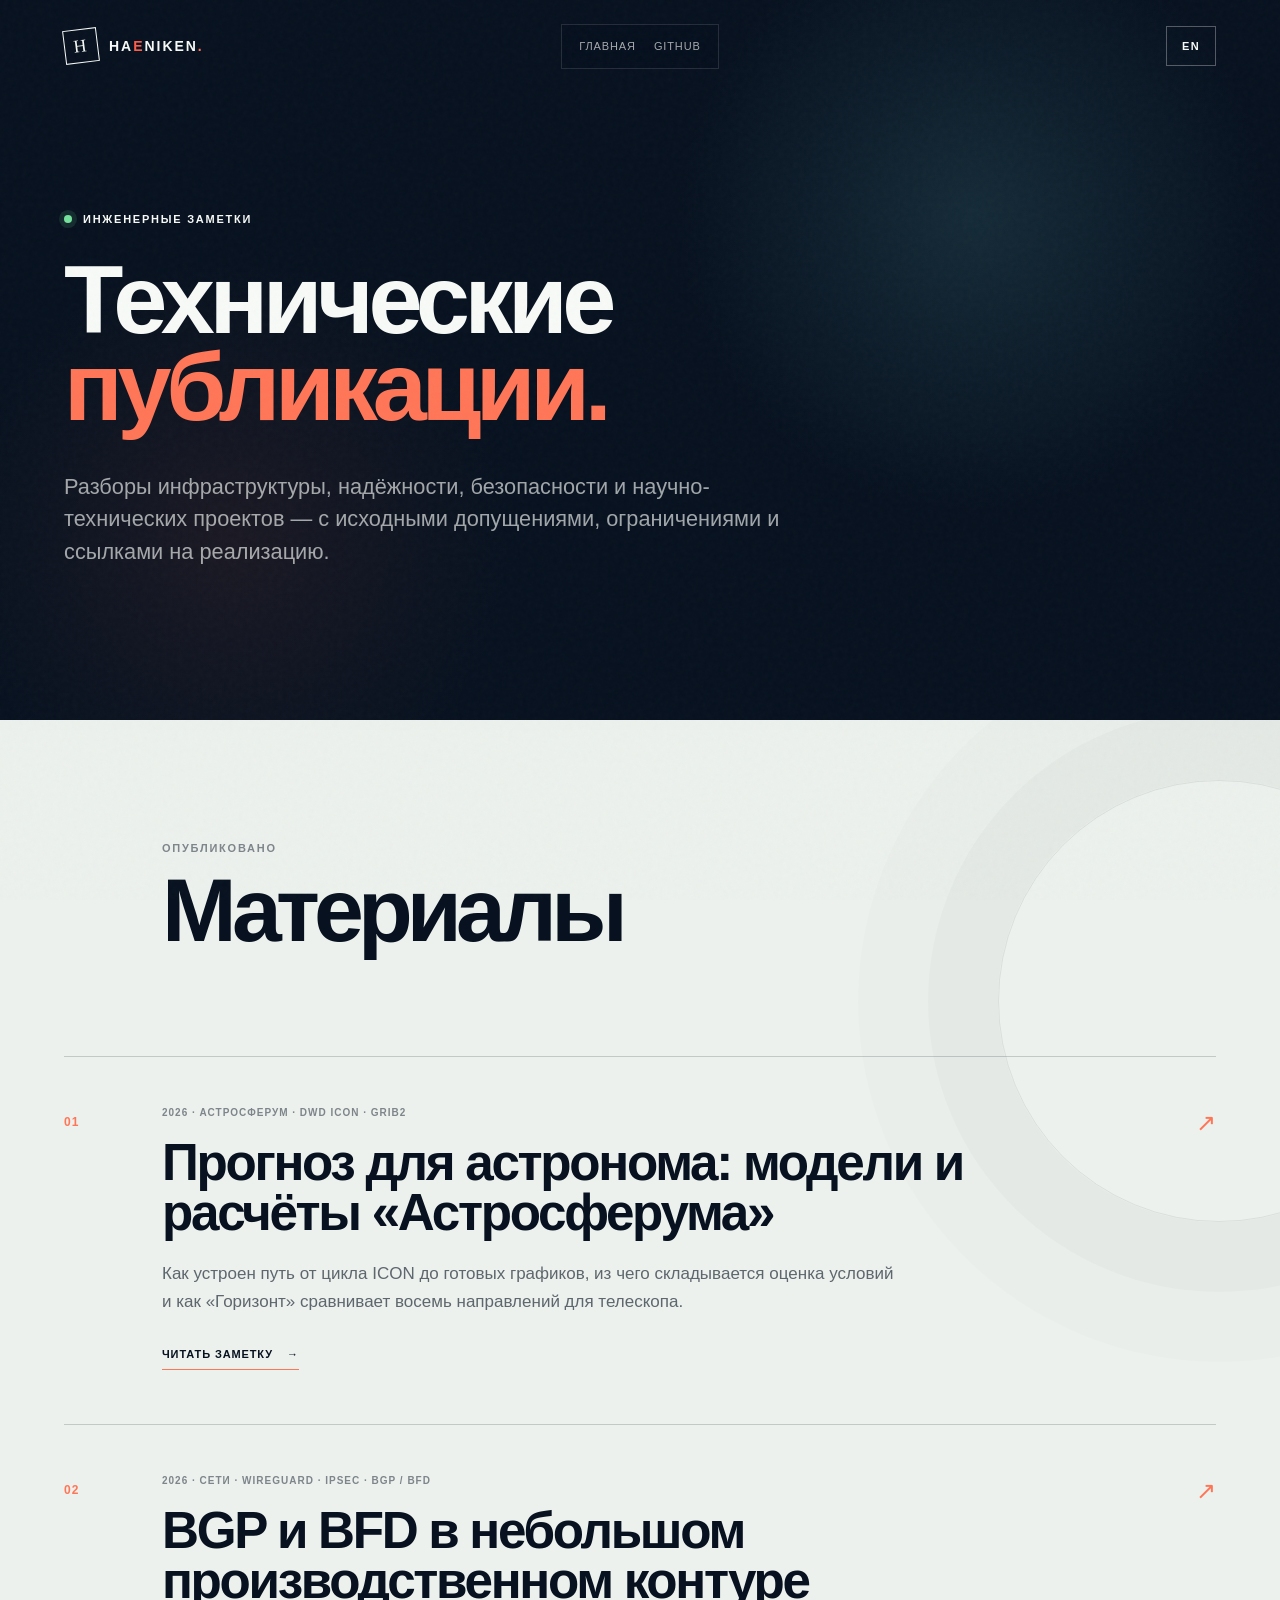
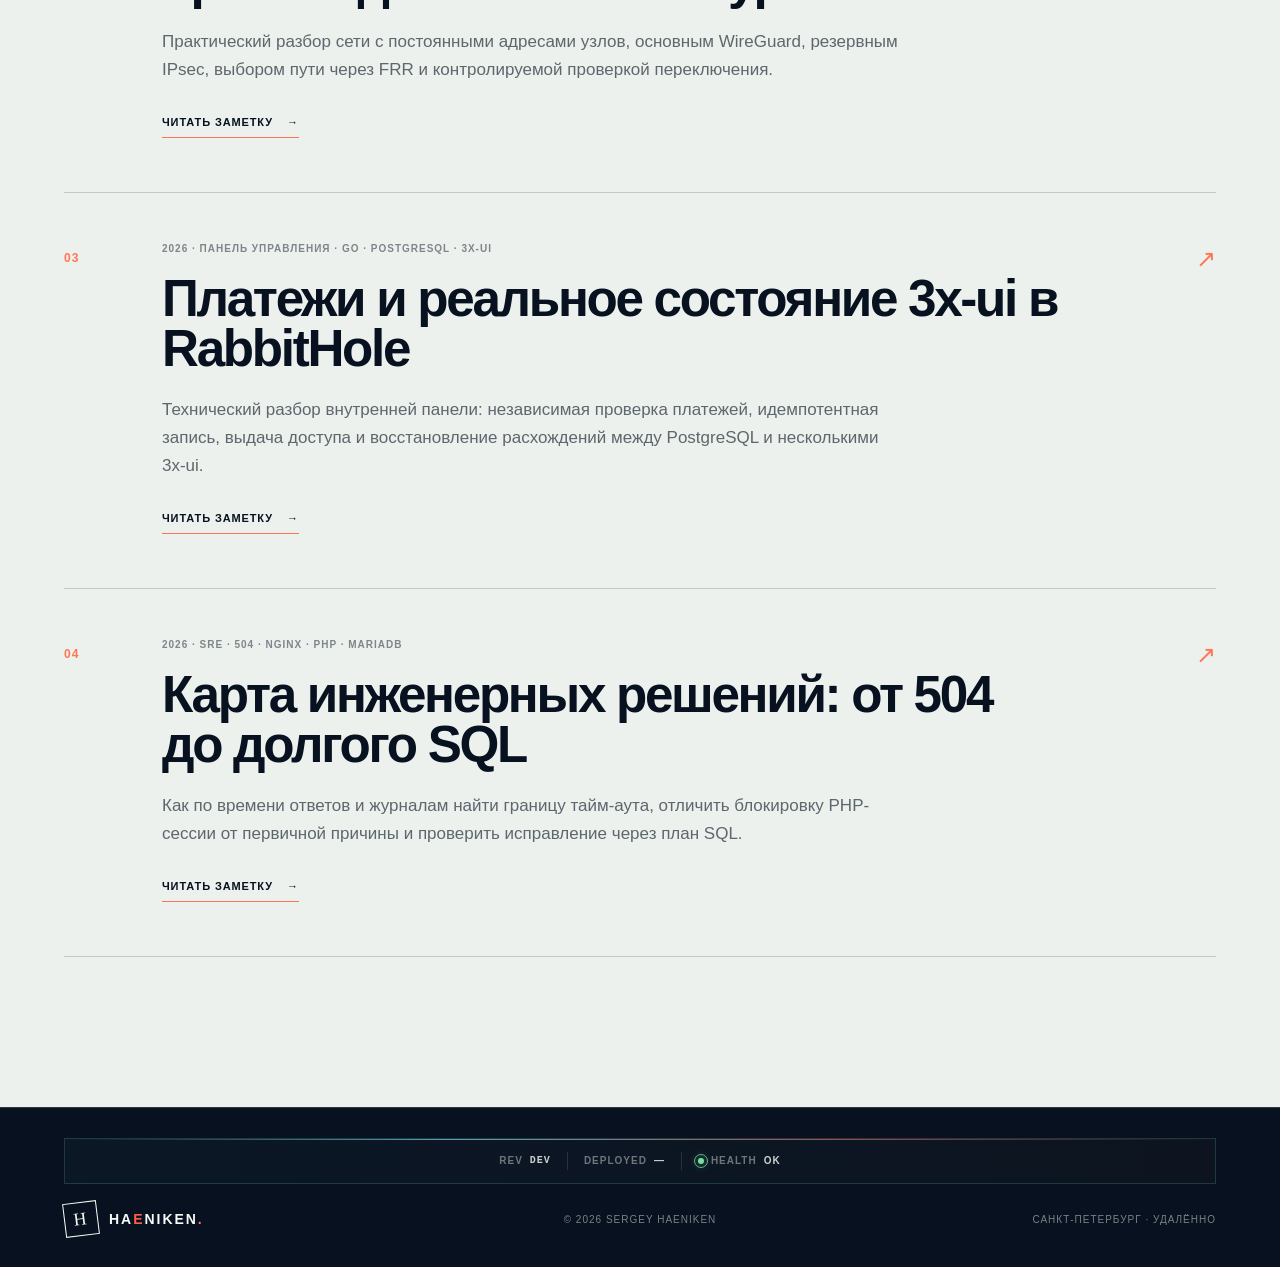
==== commit dd4238f9: "Add 504 incident decision map article" ====
--- a/articles/index.html
+++ b/articles/index.html
@@ -52,7 +52,7 @@
     },
     "mainEntity": {
       "@type": "ItemList",
-      "numberOfItems": 3,
+      "numberOfItems": 4,
       "itemListElement": [
         {
           "@type": "ListItem",
@@ -71,6 +71,12 @@
           "position": 3,
           "url": "https://haeniken.com/articles/rabbithole-vpn/",
           "name": "Панель управления RabbitHole VPN: платежи и состояние 3x-ui"
+        },
+        {
+          "@type": "ListItem",
+          "position": 4,
+          "url": "https://haeniken.com/articles/incident-504/",
+          "name": "Карта инженерных решений: от 504 до долгого SQL"
         }
       ]
     }
@@ -198,6 +204,27 @@
         </div>
         <div class="publication-mark" aria-hidden="true">↗</div>
       </article>
+
+      <article class="publication-card reveal">
+        <div class="publication-index">04</div>
+        <div class="publication-content">
+          <p class="publication-meta">
+            <span class="lang lang-ru"><time datetime="2026">2026</time> · SRE · 504 · Nginx · PHP · MariaDB</span>
+            <span class="lang lang-en"><time datetime="2026">2026</time> · SRE · 504 · Nginx · PHP · MariaDB</span>
+          </p>
+          <h2>
+            <span class="lang lang-ru">Карта инженерных решений: от 504 до долгого SQL</span>
+            <span class="lang lang-en">Engineering decision map: from 504 to a slow SQL query</span>
+          </h2>
+          <p>
+            <span class="lang lang-ru">Как по времени ответов и журналам найти границу тайм-аута, отличить блокировку PHP-сессии от первичной причины и проверить исправление через план SQL.</span>
+            <span class="lang lang-en">Using timing and logs to locate a timeout boundary, separate PHP session locking from the root cause and verify the SQL plan behind the fix.</span>
+          </p>
+          <a class="publication-card-link lang lang-ru" href="/articles/incident-504/">Читать заметку <span aria-hidden="true">→</span></a>
+          <a class="publication-card-link lang lang-en" href="/en/articles/incident-504/">Read the article <span aria-hidden="true">→</span></a>
+        </div>
+        <div class="publication-mark" aria-hidden="true">↗</div>
+      </article>
     </section>
   </main>
 
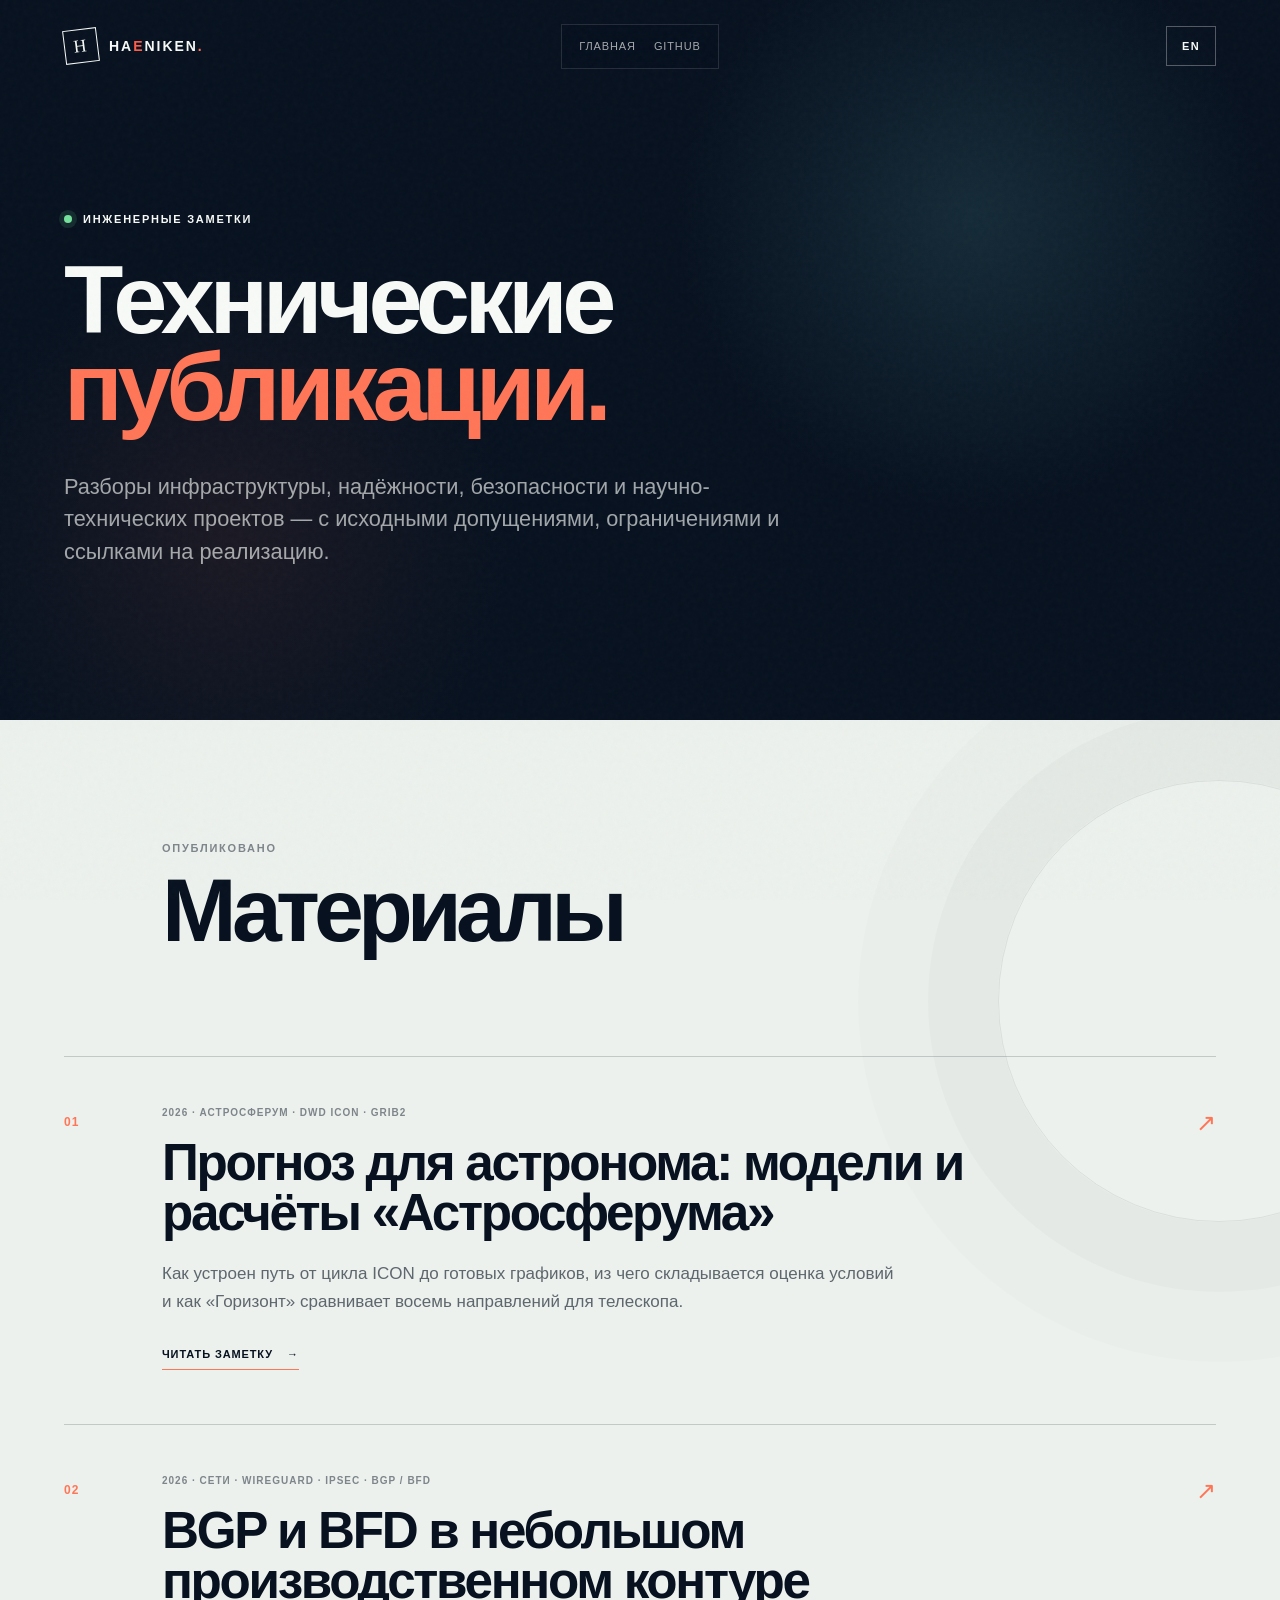
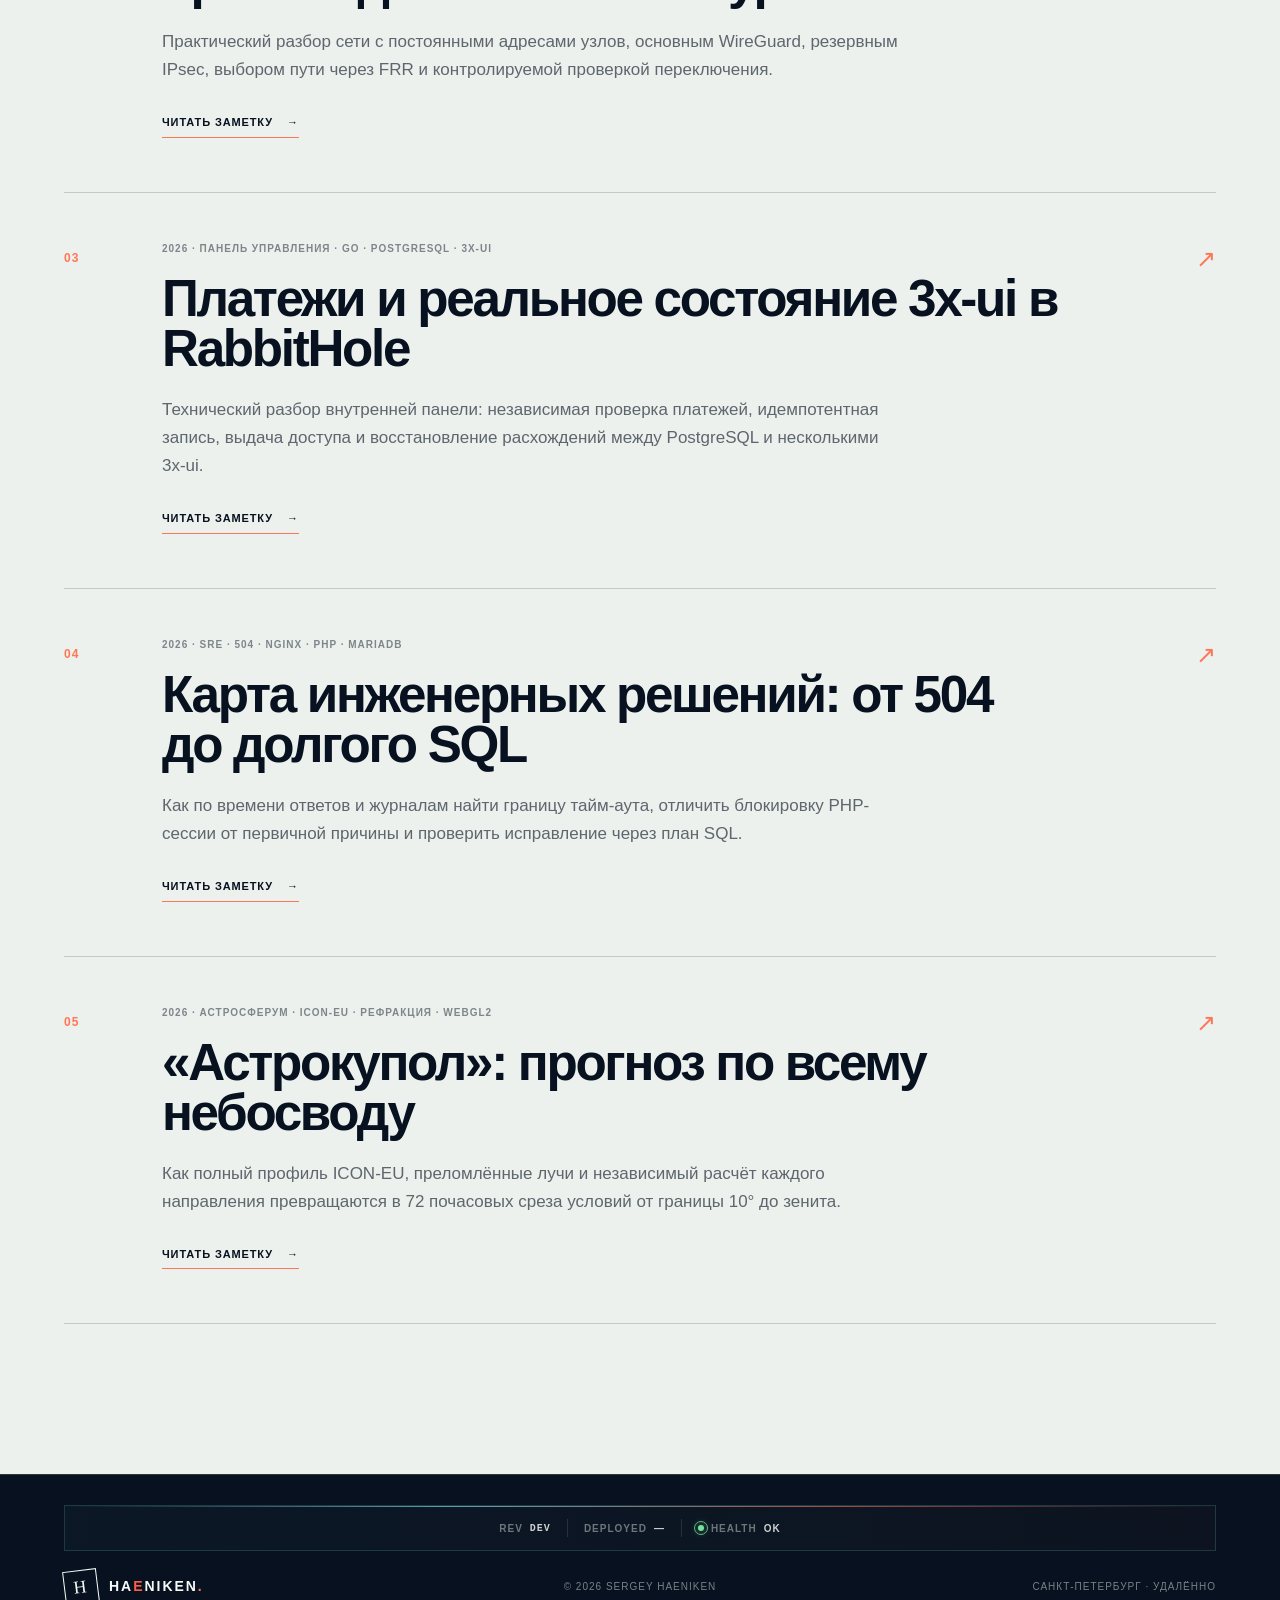
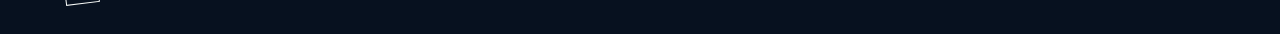
==== commit 8f91738e: "Add Astrosferum Astrodome technical article" ====
--- a/articles/index.html
+++ b/articles/index.html
@@ -52,7 +52,7 @@
     },
     "mainEntity": {
       "@type": "ItemList",
-      "numberOfItems": 4,
+      "numberOfItems": 5,
       "itemListElement": [
         {
           "@type": "ListItem",
@@ -77,6 +77,12 @@
           "position": 4,
           "url": "https://haeniken.com/articles/incident-504/",
           "name": "Карта инженерных решений: от 504 до долгого SQL"
+        },
+        {
+          "@type": "ListItem",
+          "position": 5,
+          "url": "https://haeniken.com/articles/astrodome/",
+          "name": "«Астрокупол»: прогноз по всему небосводу"
         }
       ]
     }
@@ -225,6 +231,27 @@
         </div>
         <div class="publication-mark" aria-hidden="true">↗</div>
       </article>
+
+      <article class="publication-card reveal">
+        <div class="publication-index">05</div>
+        <div class="publication-content">
+          <p class="publication-meta">
+            <span class="lang lang-ru"><time datetime="2026">2026</time> · Астросферум · ICON-EU · рефракция · WebGL2</span>
+            <span class="lang lang-en"><time datetime="2026">2026</time> · Astrosferum · ICON-EU · refraction · WebGL2</span>
+          </p>
+          <h2>
+            <span class="lang lang-ru">«Астрокупол»: прогноз по всему небосводу</span>
+            <span class="lang lang-en">Astrodome: a forecast for the whole sky</span>
+          </h2>
+          <p>
+            <span class="lang lang-ru">Как полный профиль ICON-EU, преломлённые лучи и независимый расчёт каждого направления превращаются в 72 почасовых среза условий от границы 10° до зенита.</span>
+            <span class="lang lang-en">How a full ICON-EU profile, refracted rays and independent calculations for every direction become 72 hourly views from the 10° boundary to zenith.</span>
+          </p>
+          <a class="publication-card-link lang lang-ru" href="/articles/astrodome/">Читать заметку <span aria-hidden="true">→</span></a>
+          <a class="publication-card-link lang lang-en" href="/en/articles/astrodome/">Read the article <span aria-hidden="true">→</span></a>
+        </div>
+        <div class="publication-mark" aria-hidden="true">↗</div>
+      </article>
     </section>
   </main>
 
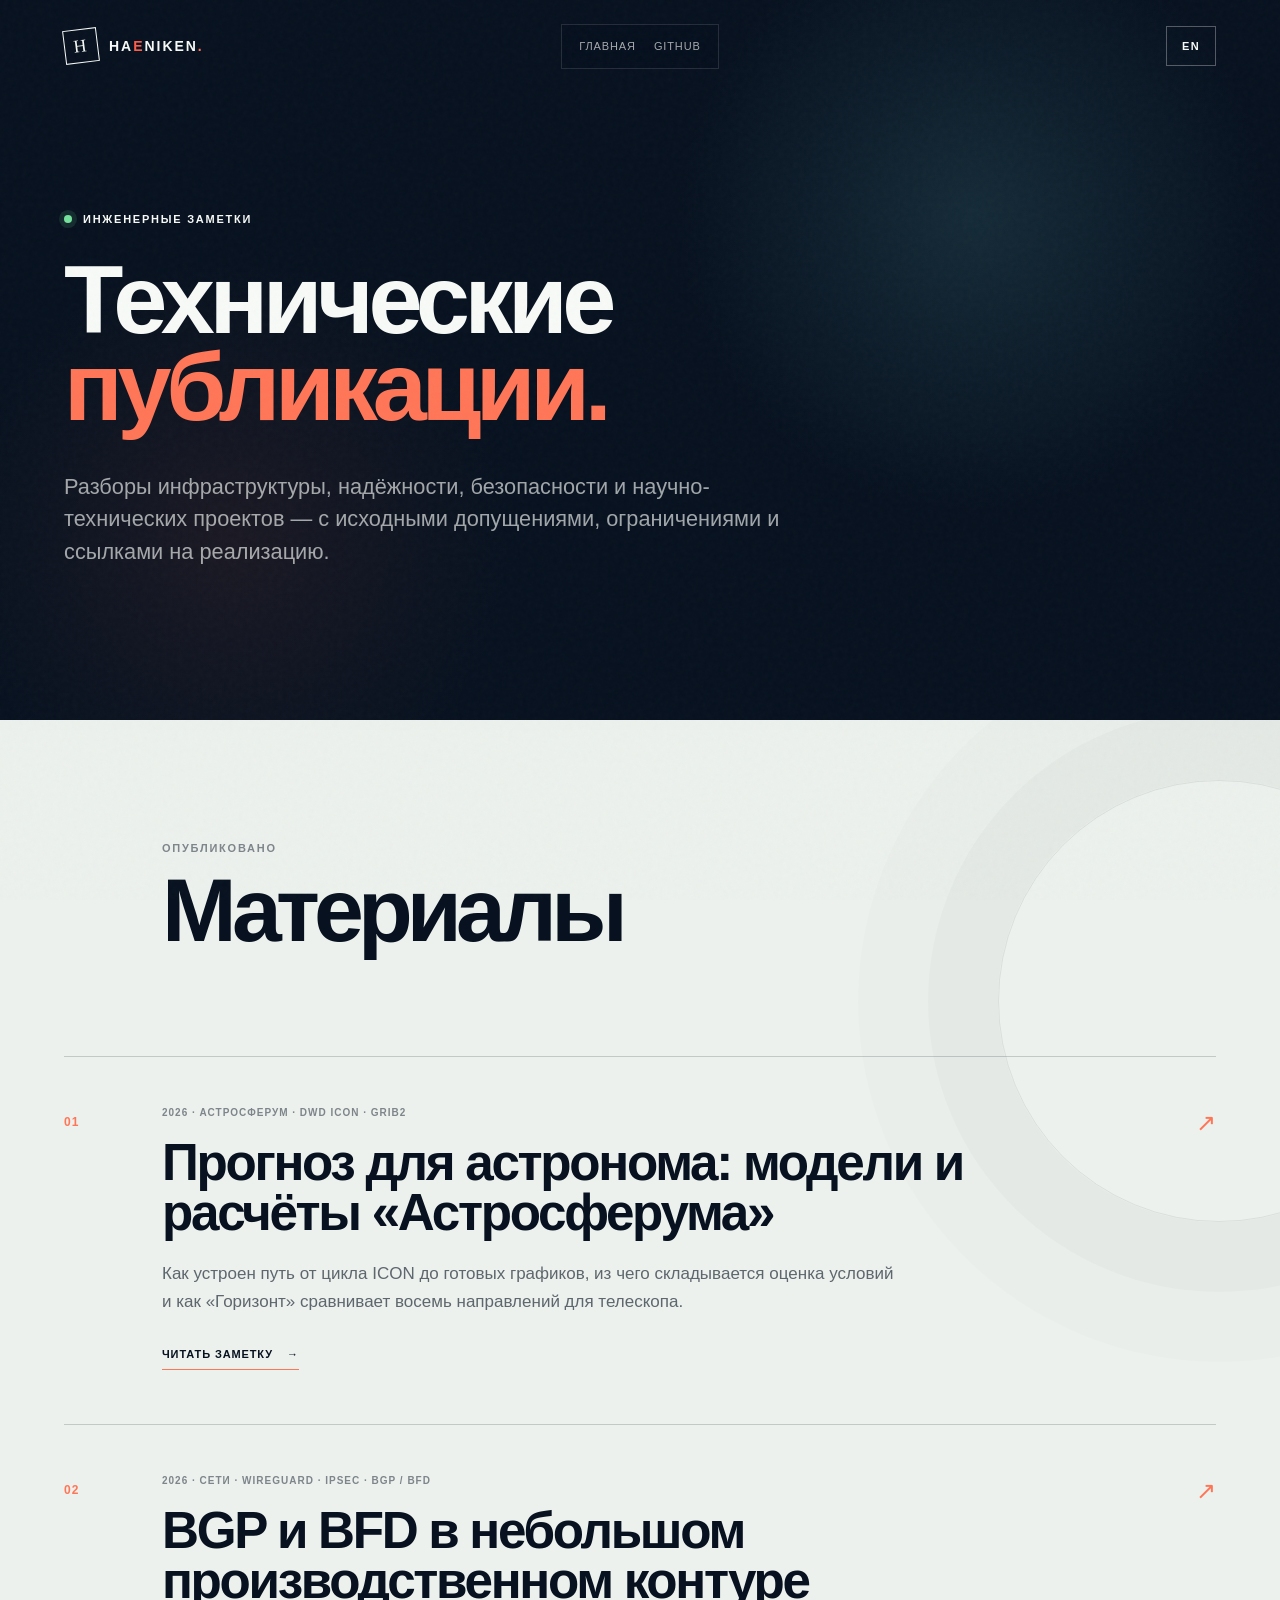
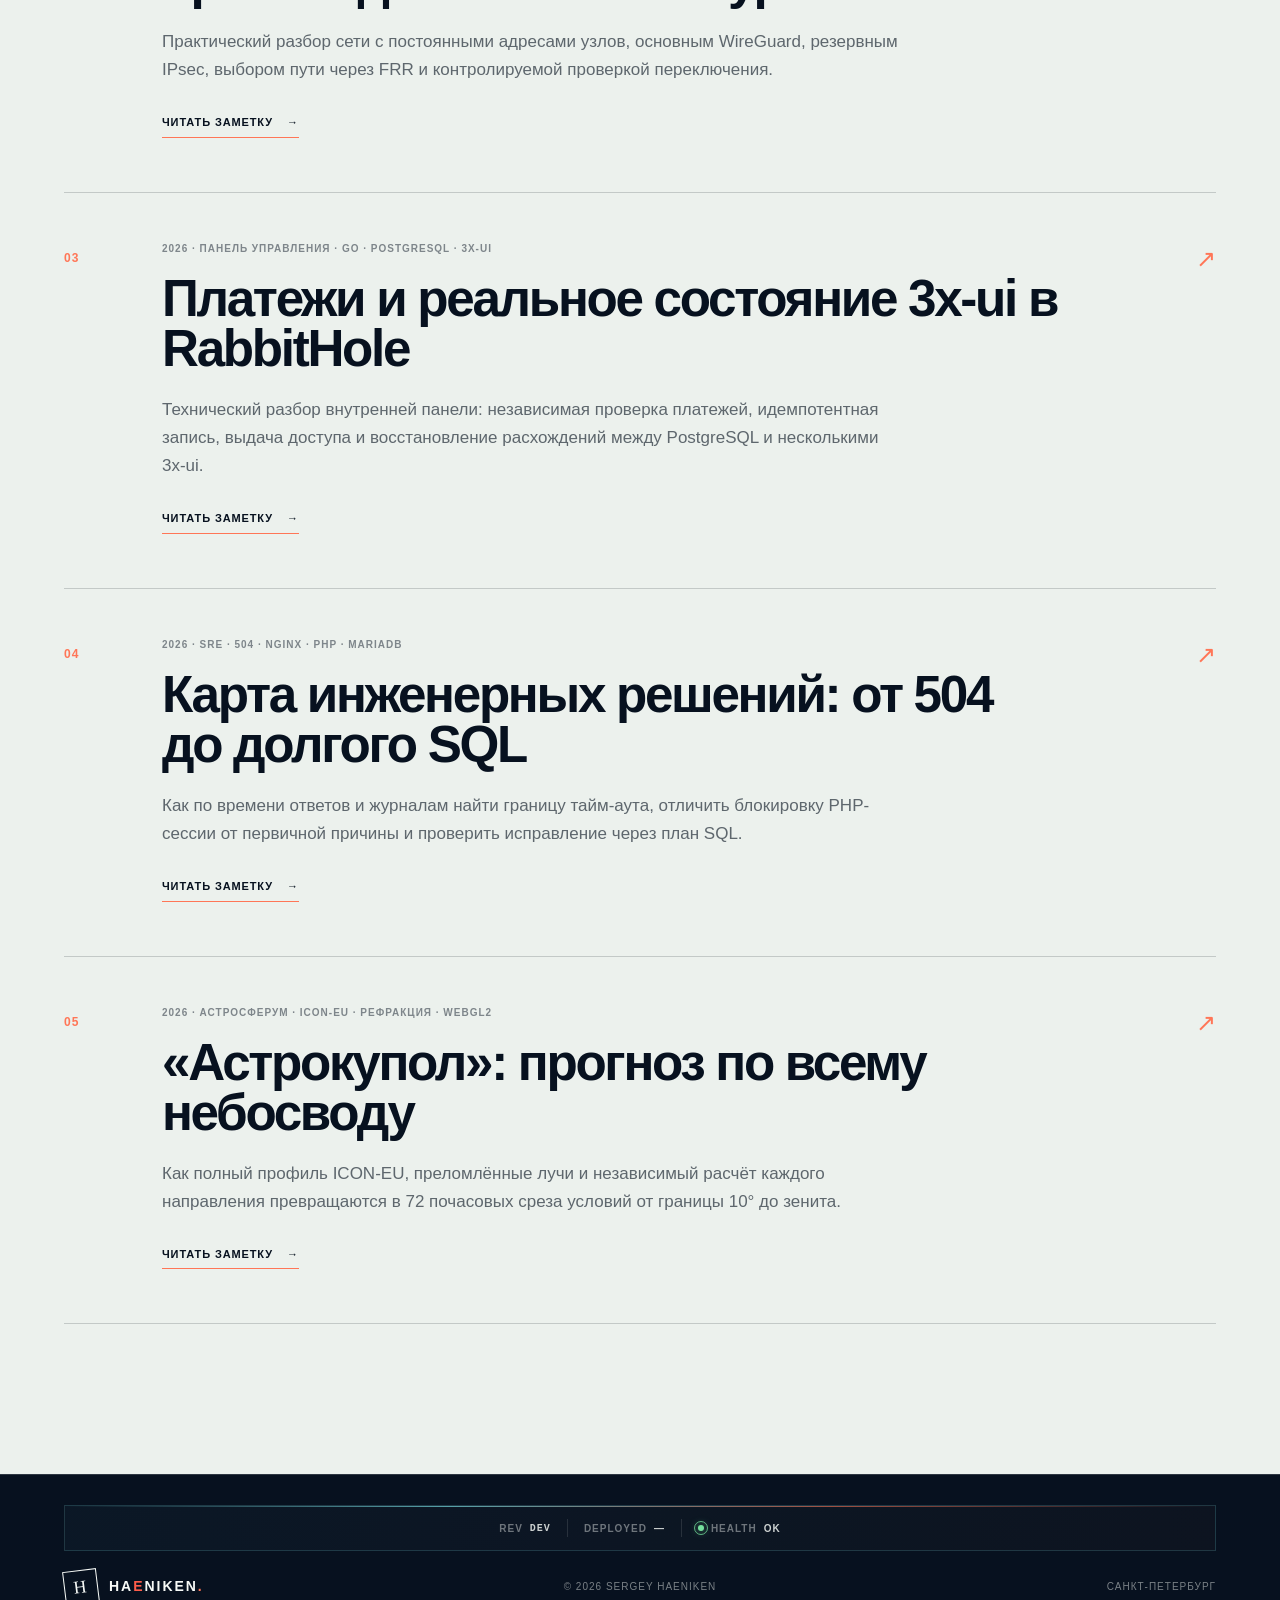
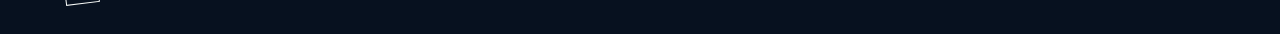
==== commit 110972fe: "Simplify footer location labels" ====
--- a/articles/index.html
+++ b/articles/index.html
@@ -259,7 +259,7 @@
     <a class="brand lang lang-ru" href="/"><span class="brand-mark">H</span><span>HA<span class="brand-e">E</span>NIKEN<span class="brand-dot">.</span></span></a>
     <a class="brand lang lang-en" href="/en/"><span class="brand-mark">H</span><span>HA<span class="brand-e">E</span>NIKEN<span class="brand-dot">.</span></span></a>
     <p>© <span data-year>2026</span> Sergey Haeniken</p>
-    <p><span class="lang lang-ru">Санкт-Петербург · удалённо</span><span class="lang lang-en">Saint Petersburg · remote</span></p>
+    <p><span class="lang lang-ru">Санкт-Петербург</span><span class="lang lang-en">Saint Petersburg</span></p>
   </footer>
   <button class="return-to-top" type="button" data-return-to-top data-label-ru="Наверх" data-label-en="Back to top" aria-label="Наверх">
     <span class="energia-buran" aria-hidden="true">
--- a/styles.min.css
+++ b/styles.min.css
@@ -1 +1 @@
-:root{--ink:#07111f;--ink-soft:#0c1a2b;--paper:#ecf1ed;--paper-warm:#e5e7df;--white:#f7faf7;--orange:#ff7657;--cyan:#73d5da;--line-dark:rgba(235, 241, 237, .17);--line-light:rgba(7, 17, 31, .18);--max:1440px;--pad:clamp(24px, 5vw, 76px)}*{box-sizing:border-box}html{overflow-x:hidden;overflow-x:clip;scroll-behavior:smooth}body{margin:0;background:var(--paper);color:var(--ink);font-family:Inter,"Segoe UI",Helvetica,Arial,sans-serif;font-size:16px;line-height:1.5;overflow-x:hidden}a{color:inherit;text-decoration:none}button{font:inherit}img{display:block;max-width:100%}.lang-en,html[data-language=en] .lang-ru{display:none}html[data-language=en] .lang-en{display:inline}.skip-link{position:fixed;top:-80px;left:16px;z-index:999;background:var(--orange);color:var(--ink);padding:12px 18px;transition:top .2s}.skip-link:focus{top:16px}.noise{position:fixed;inset:0;z-index:20;pointer-events:none;opacity:.035;background-image:url("data:image/svg+xml,%3Csvg viewBox='0 0 200 200' xmlns='http://www.w3.org/2000/svg'%3E%3Cfilter id='n'%3E%3CfeTurbulence type='fractalNoise' baseFrequency='.9' numOctaves='4' stitchTiles='stitch'/%3E%3C/filter%3E%3Crect width='100%25' height='100%25' filter='url(%23n)' opacity='.8'/%3E%3C/svg%3E")}.site-header{position:absolute;z-index:15;top:0;left:50%;width:100%;max-width:var(--max);transform:translateX(-50%);display:grid;grid-template-columns:1fr auto 1fr;align-items:center;gap:30px;padding:24px var(--pad);color:var(--white)}.brand{display:flex;align-items:center;gap:11px;font-size:14px;font-weight:800;letter-spacing:.14em}.brand-mark{display:grid;place-items:center;width:34px;height:34px;border:1px solid currentColor;font-family:Georgia,serif;font-size:18px;font-weight:400;transform:rotate(-7deg)}.brand-dot{color:var(--orange)}.brand-e,.hero h1 .accent-e{color:#ff5d4a}.hero h1 .accent-e{display:inline;-webkit-text-stroke:0}.nav{display:flex;align-items:center;gap:18px;padding:5px 17px;border:1px solid rgba(255,255,255,.12);background:rgba(7,17,31,.34);color:rgba(247,250,247,.66);font-size:11px;letter-spacing:.08em;text-transform:uppercase;-webkit-backdrop-filter:blur(12px);backdrop-filter:blur(12px)}.nav a{position:relative;padding:8px 0;transition:color .2s}.nav a::after{content:"";position:absolute;left:0;right:100%;bottom:3px;height:1px;background:var(--orange);transition:right .22s}.nav a:focus-visible,.nav a:hover{color:var(--white);outline:0}.nav a:focus-visible::after,.nav a:hover::after{right:0}.header-actions{justify-self:end;display:flex;align-items:center;gap:12px}.header-cta,.header-print,.language-toggle{border:1px solid rgba(255,255,255,.3);color:var(--white);background:0 0;min-height:40px;padding:0 15px;font-size:11px;font-weight:700;letter-spacing:.12em;transition:border-color .2s,background .2s,transform .2s}.language-toggle{display:inline-flex;align-items:center;justify-content:center;cursor:pointer}.language-toggle.lang-en,html[data-language=en] .language-toggle.lang-ru{display:none}html[data-language=en] .language-toggle.lang-en{display:inline-flex}.header-cta{display:flex;align-items:center;gap:12px}.header-print{display:inline-flex;align-items:center;gap:9px;cursor:pointer;text-transform:uppercase}.header-cta:hover,.header-print:hover,.language-toggle:hover{border-color:var(--orange);background:rgba(255,118,87,.08);transform:translateY(-1px)}.nav-print-link{display:none;border:0;background:0 0;color:inherit;font:inherit;letter-spacing:inherit;text-transform:inherit;text-align:left;cursor:pointer}.mobile-menu-toggle{display:none;align-items:center;gap:10px;min-height:40px;padding:0 14px;border:1px solid rgba(255,255,255,.3);background:rgba(7,17,31,.58);color:var(--white);cursor:pointer;font-size:10px;font-weight:800;letter-spacing:.12em;text-transform:uppercase;-webkit-backdrop-filter:blur(14px);backdrop-filter:blur(14px)}.mobile-menu-toggle:focus-visible,.mobile-menu-toggle:hover{border-color:var(--orange);outline:0}.menu-toggle-icon{position:relative;width:17px;height:12px}.menu-toggle-icon i{position:absolute;left:0;width:17px;height:1px;background:currentColor;transition:top .25s,transform .25s}.menu-toggle-icon i:first-child{top:3px}.menu-toggle-icon i:last-child{top:9px}.mobile-menu-toggle[aria-expanded=true] .menu-toggle-icon i:first-child{top:6px;transform:rotate(45deg)}.mobile-menu-toggle[aria-expanded=true] .menu-toggle-icon i:last-child{top:6px;transform:rotate(-45deg)}.hero{position:relative;min-height:max(810px,100svh);height:auto;background:var(--ink);color:var(--white);display:grid;grid-template-columns:52% 48%;overflow:hidden;isolation:isolate}.hero::before{content:"";position:absolute;inset:0;z-index:-2;background:radial-gradient(circle at 11% 12%,rgba(115,213,218,.11),transparent 27%),linear-gradient(90deg,transparent 0 51.9%,rgba(255,255,255,.08) 52%,transparent 52.1%)}.hero-copy{width:100%;max-width:calc(var(--max) * .52);justify-self:end;padding:180px clamp(24px,4vw,72px) 120px var(--pad);display:flex;flex-direction:column;justify-content:center}.eyebrow,.kicker{display:flex;align-items:center;gap:11px;margin:0 0 28px;font-size:11px;font-weight:700;letter-spacing:.16em;text-transform:uppercase}.status-light{width:8px;height:8px;border-radius:50%;background:#75e29d;box-shadow:0 0 0 5px rgba(117,226,157,.12)}.hero h1{margin:0 0 22px;font-size:clamp(66px, 7.2vw, 126px);line-height:.76;letter-spacing:-.075em;font-weight:900}.hero h1 span{display:block}.hero h1 .outline{color:transparent;-webkit-text-stroke:1.3px rgba(247,250,247,.5);margin-left:.24em}.hero-role{margin:0 0 25px;color:var(--orange);font-size:clamp(13px, 1.15vw, 17px);font-weight:800;letter-spacing:.19em}.hero-role i{color:rgba(247,250,247,.32);font-style:normal;margin:0 8px}.hero-lead{max-width:610px;margin:0;color:rgba(247,250,247,.72);font-size:clamp(18px, 1.5vw, 24px);line-height:1.45}.orcid-profile{width:fit-content;display:inline-flex;align-items:center;gap:10px;margin-top:24px;color:rgba(247,250,247,.7);font-size:10px;font-weight:700;letter-spacing:.09em;text-transform:uppercase;transition:color .2s}.orcid-profile:hover{color:var(--white)}.orcid-mark{display:inline-grid;place-items:center;width:25px;height:25px;border-radius:50%;background:#a6ce39;color:#fff;font-size:10px;letter-spacing:0;text-transform:none}.hero-actions{display:flex;flex-wrap:wrap;align-items:center;gap:12px;margin-top:40px}.button{min-height:56px;padding:0 22px;display:inline-flex;align-items:center;justify-content:center;gap:28px;font-size:12px;font-weight:800;letter-spacing:.11em;text-transform:uppercase;border:1px solid rgba(255,255,255,.22);transition:transform .2s,background .2s,border-color .2s}.button-primary{background:var(--orange);border-color:var(--orange);color:var(--ink)}.button-ghost{background:0 0;color:inherit;cursor:pointer}.button:hover{transform:translateY(-3px);border-color:var(--orange)}.button-primary:hover{background:#ff8b70}.hero-visual{position:relative;overflow:hidden}.image-frame{position:absolute;inset:0;margin:0;background:radial-gradient(circle at 18% 24%,rgba(247,250,247,.9) 0 1px,transparent 2px),radial-gradient(circle at 70% 15%,rgba(115,213,218,.8) 0 1px,transparent 2px),radial-gradient(circle at 84% 40%,rgba(247,250,247,.65) 0 1px,transparent 2px),radial-gradient(circle at 38% 68%,rgba(247,250,247,.55) 0 1px,transparent 2px),radial-gradient(circle at 50% 34%,rgba(88,117,169,.24),transparent 28%),linear-gradient(145deg,#132844,#07111f 72%);background-size:170px 170px,230px 230px,310px 310px,260px 260px,auto,auto}.image-frame::after{content:"";position:absolute;inset:0;background:linear-gradient(90deg,var(--ink) 0,rgba(7,17,31,.3) 18%,transparent 48%),linear-gradient(0deg,rgba(7,17,31,.58),transparent 45%)}.image-frame picture{display:block;width:100%;height:100%}.image-frame img{width:100%;height:100%;object-fit:cover;object-position:47% center;filter:saturate(.76) contrast(1.08)}.availability-card{position:absolute;z-index:3;top:20%;left:-1px;width:182px;padding:24px 26px;color:var(--ink);background:var(--cyan);box-shadow:20px 24px 60px rgba(0,0,0,.24);font-size:10px;font-weight:700;letter-spacing:.1em;line-height:1.5;text-transform:uppercase}.availability-value{display:block;font-size:43px;font-weight:900;line-height:1;letter-spacing:-.06em;margin-bottom:12px}.availability-value span{font-size:19px;color:rgba(7,17,31,.55)}.visual-orbit{position:absolute;z-index:2;border:1px solid rgba(255,255,255,.15);border-radius:50%;pointer-events:none}.orbit-one{width:540px;height:540px;top:12%;right:-190px}.orbit-two{width:690px;height:690px;top:3%;right:-266px}.lab-orbit-track{--lab-orbit-size:min(520px, calc(100% - 220px));position:absolute;z-index:12;top:50%;left:50%;width:var(--lab-orbit-size);height:var(--lab-orbit-size);transform:translate(-50%,-50%);border-radius:50%;pointer-events:none;animation:20s linear infinite lab-orbit-spin}.lab-orbit-link{position:absolute;z-index:2;isolation:isolate;top:-24px;left:50%;min-height:48px;min-width:190px;transform:translateX(-50%);padding:8px 13px;align-items:center;gap:10px;border:1px solid rgba(115,213,218,.7);background:rgba(7,17,31,.86);color:var(--white);box-shadow:0 14px 36px rgba(0,0,0,.32);-webkit-backdrop-filter:blur(12px);backdrop-filter:blur(12px);pointer-events:auto;animation:20s linear infinite lab-orbit-counter-spin;will-change:transform}.lab-orbit-link::after,.lab-orbit-link::before{content:"";position:absolute;z-index:0;inset:-2px;border:1px solid rgba(255,93,88,.88);border-radius:inherit;opacity:0;pointer-events:none;animation:4.8s ease-out infinite lab-signal-wave;will-change:opacity,transform}.lab-orbit-link::after{animation-delay:.34s}.lab-orbit-link.lang-ru{display:flex}.lab-orbit-link.lang-en,html[data-language=en] .lab-orbit-link.lang-ru{display:none}html[data-language=en] .lab-orbit-link.lang-en{display:flex}.lab-orbit-link span{position:relative;z-index:1;isolation:isolate;display:grid;place-items:center;flex:0 0 auto;width:31px;height:31px;border-radius:50%;background:var(--orange);color:var(--ink);font-size:9px;font-weight:900;letter-spacing:.08em}.lab-orbit-link span::before{content:"";position:absolute;z-index:-1;inset:-6px;border:1px solid rgba(255,93,88,.92);border-radius:50%;box-shadow:0 0 26px rgba(255,93,88,.82);opacity:0;transform:scale(.72);animation:4.8s ease-out infinite lab-core-flare;will-change:opacity,transform}.lab-orbit-link strong{position:relative;z-index:1;font-size:9px;line-height:1.25;letter-spacing:.12em;text-transform:uppercase}.lab-orbit-track:focus-within,.lab-orbit-track:focus-within .lab-orbit-link,.lab-orbit-track:hover,.lab-orbit-track:hover .lab-orbit-link{animation-play-state:paused}.lab-orbit-link:focus-visible,.lab-orbit-link:hover{border-color:var(--orange);outline:0}@keyframes lab-orbit-spin{to{transform:translate(-50%,-50%) rotate(1turn)}}@keyframes lab-orbit-counter-spin{to{transform:translateX(-50%) rotate(-1turn)}}@keyframes lab-signal-wave{0%,61%{opacity:0;transform:scale(.94)}67%{opacity:.92}100%,86%{opacity:0;transform:scale(1.46)}}@keyframes lab-core-flare{0%,100%,60%{opacity:0;transform:scale(.72)}68%{opacity:1;transform:scale(1)}82%{opacity:0;transform:scale(1.45)}}.scroll-hint{position:absolute;bottom:34px;left:var(--pad);display:flex;align-items:center;gap:13px;color:rgba(247,250,247,.45);font-size:9px;font-weight:700;letter-spacing:.17em;text-transform:uppercase}.scroll-line{width:45px;height:1px;background:rgba(247,250,247,.32);position:relative;overflow:hidden}.scroll-line::after{content:"";position:absolute;inset:0;background:var(--orange);transform:translateX(-100%);animation:2.4s infinite scan}.section{padding:120px var(--pad);content-visibility:auto;contain-intrinsic-size:auto 900px}.section-heading{max-width:var(--max);margin:0 auto 72px;display:grid;grid-template-columns:70px 1fr}.section-number{grid-row:1/3;color:var(--orange);font-size:12px;font-weight:800}.section-heading .kicker{margin-bottom:20px;color:rgba(7,17,31,.56)}.projects-heading h2,.section-heading h2{margin:0;font-size:clamp(48px, 6vw, 94px);line-height:.91;letter-spacing:-.065em;font-weight:800}.metrics{background:var(--paper)}.metrics-grid{max-width:var(--max);margin:0 auto;display:grid;grid-template-columns:repeat(4,1fr);border-top:1px solid var(--line-light);border-left:1px solid var(--line-light)}.metric-card{min-height:280px;padding:40px 28px;border-right:1px solid var(--line-light);border-bottom:1px solid var(--line-light);display:flex;flex-direction:column;justify-content:space-between}.metric-value{font-size:clamp(55px, 6vw, 94px);line-height:1;font-weight:900;letter-spacing:-.075em}.metric-value span{color:var(--orange);font-size:.46em;margin-left:3px}.metric-card p{max-width:240px;margin:0;color:rgba(7,17,31,.62);font-size:14px}.impact-strip{max-width:var(--max);margin:26px auto 0;display:grid;grid-template-columns:repeat(4,1fr);gap:22px;color:rgba(7,17,31,.62);font-size:12px;text-transform:uppercase;letter-spacing:.07em}.impact-strip>span{display:flex;align-items:baseline;gap:9px}.impact-strip b{flex:0 0 auto;color:var(--ink);font-size:20px;letter-spacing:-.03em}.expertise{background:var(--ink);color:var(--white)}.section-heading-light .kicker{color:rgba(247,250,247,.48)}.expertise-list{max-width:var(--max);margin:0 auto;border-top:1px solid var(--line-dark)}.expertise-row{display:grid;grid-template-columns:70px 1.15fr 1fr 40px;gap:25px;align-items:center;min-height:146px;border-bottom:1px solid var(--line-dark);transition:padding .25s,background .25s}.expertise-row:hover{padding-left:18px;background:rgba(255,255,255,.025)}.row-number{color:var(--orange);font-size:11px;font-weight:800}.expertise-row h3{margin:0;font-size:clamp(24px, 2.4vw, 38px);letter-spacing:-.04em}.expertise-row p{margin:0;color:rgba(247,250,247,.55);font-size:14px}.row-arrow{justify-self:end;color:var(--orange);font-size:22px}.stack-ticker{background:var(--orange);color:var(--ink);overflow:hidden;padding:20px 0;transform:rotate(-1.1deg) scale(1.015)}.ticker-track{display:flex;width:max-content;align-items:center;gap:0;animation:28s linear infinite ticker;font-size:15px;font-weight:900;letter-spacing:.12em;white-space:nowrap}.ticker-track span{padding-right:32px}.experience{background:var(--paper-warm);padding-top:150px}.experience .section-number,.metrics .section-number{color:#9f321f}.experience .section-heading .kicker{color:rgba(7,17,31,.72)}.timeline{max-width:var(--max);margin:0 auto;padding-left:25%}.timeline-item{position:relative;padding:36px 0 38px 45px;border-top:1px solid var(--line-light);display:grid;grid-template-columns:.9fr 1.1fr;gap:50px;background:var(--paper-warm)}.timeline-item::before{content:"";position:absolute;top:41px;left:-3px;width:7px;height:7px;background:var(--orange);border-radius:50%}.timeline-meta{display:flex;flex-direction:column;gap:8px;font-size:13px;font-weight:800;text-transform:uppercase;letter-spacing:.06em}.timeline-meta h3{margin:0;font:inherit}.timeline-meta span:last-child{color:rgba(7,17,31,.48);font-size:10px}.timeline-meta time{color:#9f321f;font-size:10px;font-weight:800;letter-spacing:.08em}.timeline-period{color:#9f321f!important;font-size:10px!important;font-weight:800;letter-spacing:.08em}.timeline-period time{color:inherit}.timeline-meta time span,.timeline-period .lang{color:inherit!important;font-size:inherit!important}.timeline-detail{display:grid;gap:15px}.timeline-item p{margin:0;color:rgba(7,17,31,.62);font-size:15px}.projects{background:var(--paper)}.projects-heading{max-width:var(--max);margin:0 auto 66px}.projects-heading .kicker{color:rgba(7,17,31,.72)}.project-grid{max-width:var(--max);margin:0 auto;display:grid;grid-template-columns:repeat(3,minmax(0,1fr));gap:16px}.project-card{min-height:520px;padding:28px;border:1px solid var(--line-light);display:flex;flex-direction:column;justify-content:space-between;gap:34px;background:var(--paper);transition:transform .25s,background .25s,color .25s}.project-card:hover{transform:translateY(-7px);background:var(--ink);color:var(--white)}.project-featured{grid-column:1/-1;min-height:440px;display:grid;grid-template-columns:minmax(280px,.85fr) minmax(0,1.15fr);grid-template-rows:auto 1fr;column-gap:clamp(48px,7vw,120px);background:var(--ink);color:var(--white)}.project-featured .project-top{grid-column:1/-1}.project-featured>.project-code{grid-column:1;grid-row:2;align-self:center}.project-featured>div:last-child{grid-column:2;grid-row:2;align-self:end}.project-private{background:radial-gradient(circle at 85% 12%,rgba(115,213,218,.1),transparent 35%),var(--paper)}.project-top{display:flex;justify-content:space-between;font-size:10px;font-weight:800;letter-spacing:.13em;color:var(--orange)}.project-card h3{margin:0 0 16px;font-size:clamp(26px, 2.7vw, 42px);line-height:1;letter-spacing:-.045em}.project-card p{margin:0;color:rgba(7,17,31,.68);font-size:14px}.project-card:hover p,.project-featured p{color:rgba(247,250,247,.58)}.project-links{display:flex;flex-wrap:wrap;gap:12px 22px;margin-top:24px}.project-links a{display:inline-flex;align-items:center;gap:9px;padding-bottom:5px;border-bottom:1px solid rgba(255,118,87,.65);color:var(--white);font-size:10px;font-weight:800;letter-spacing:.09em;text-transform:uppercase}.project-card:not(.project-featured) .project-links a{color:var(--ink)}.project-card:not(.project-featured):hover .project-links a{color:var(--white)}.project-links a.lang-en,html[data-language=en] .project-links a.lang-ru{display:none}html[data-language=en] .project-links a.lang-en{display:inline-flex}.project-code{font-family:Consolas,"Courier New",monospace;font-size:clamp(13px, 1.1vw, 17px);line-height:1.85;color:rgba(247,250,247,.82)}.project-code.lang-ru{display:block}.project-code.lang-en,html[data-language=en] .project-code.lang-ru{display:none}html[data-language=en] .project-code.lang-en{display:block}.code-muted{color:rgba(247,250,247,.68)}.code-accent{color:var(--cyan)}.project-card:not(.project-featured) .project-code{color:rgba(7,17,31,.72)}.project-card:not(.project-featured) .project-top{color:#9f321f}.project-card:not(.project-featured) .code-muted{color:rgba(7,17,31,.68)}.project-card:not(.project-featured) .code-accent{color:#16767d}.project-card:not(.project-featured):hover .project-code{color:rgba(247,250,247,.82)}.project-card:not(.project-featured):hover .project-top{color:var(--orange)}.project-card:not(.project-featured):hover .code-muted{color:rgba(247,250,247,.68)}.project-card:not(.project-featured):hover .code-accent{color:var(--cyan)}.observation-break{position:relative;width:100%;aspect-ratio:16/9;max-height:820px;margin:0;overflow:hidden;background:linear-gradient(180deg,var(--paper) 0,#bdcdd0 7%,var(--ink) 22%)}.observation-break img,.observation-break picture{display:block;width:100%;height:100%}.observation-break picture{-webkit-mask-image:linear-gradient(180deg,transparent 0,rgba(0,0,0,.3) 5%,#000 16%);mask-image:linear-gradient(180deg,transparent 0,rgba(0,0,0,.3) 5%,#000 16%)}.observation-break img{object-fit:cover;object-position:50% 56%}.observation-break::after{content:"";position:absolute;inset:0;z-index:2;background:linear-gradient(180deg,rgba(236,241,237,.72) 0,rgba(115,213,218,.09) 9%,transparent 22%),linear-gradient(0deg,rgba(7,17,31,.62),transparent 36%);pointer-events:none}[data-ambient-scan]::before{content:"";position:absolute;z-index:4;top:-30%;bottom:-30%;left:-42%;width:34%;pointer-events:none;opacity:0;transform:translateX(0) skewX(-9deg) rotate(var(--ambient-scan-angle,0deg));background:linear-gradient(90deg,transparent 0 38%,rgba(115,213,218,.08) 56%,rgba(208,252,255,.32) 70%,rgba(115,213,218,.06) 78%,transparent 100%);border-right:1px solid rgba(196,252,255,.78);box-shadow:18px 0 42px rgba(115,213,218,.16),2px 0 9px rgba(226,255,255,.32);will-change:transform,opacity}[data-ambient-scan].is-ambient-scanning::before{animation:photo-ambient-scan var(--ambient-scan-duration,4.8s) cubic-bezier(.28,.05,.7,.95) both}.certificates{background:var(--ink);color:var(--white)}.certificates-intro{max-width:760px;margin:-30px auto 54px;color:rgba(247,250,247,.58);font-size:clamp(16px, 1.5vw, 20px);line-height:1.6}.certificate-grid{max-width:var(--max);margin:0 auto;display:grid;grid-template-columns:repeat(3,minmax(0,1fr));border-top:1px solid var(--line-dark);border-left:1px solid var(--line-dark)}.certificate-card{position:relative;min-height:245px;padding:28px;display:grid;grid-template-columns:72px 1fr 20px;gap:22px;align-items:start;border-right:1px solid var(--line-dark);border-bottom:1px solid var(--line-dark);background:#081421;transition:transform .25s,background .25s,border-color .25s}.certificate-card:hover{z-index:2;transform:translateY(-5px);background:#0d1b29;border-color:rgba(255,118,87,.6)}.certificate-card:focus-visible{outline:2px solid var(--orange);outline-offset:-2px}.certificate-card-featured{grid-column:span 2;background:radial-gradient(circle at 12% 18%,rgba(115,213,218,.13),transparent 34%),#081421}.certificate-icon{position:relative;width:72px;height:72px;display:grid;place-items:center;overflow:hidden;border:1px solid rgba(115,213,218,.55);color:var(--cyan);background:linear-gradient(145deg,rgba(115,213,218,.11),rgba(255,118,87,.05));box-shadow:inset 0 0 28px rgba(115,213,218,.06);font-family:Consolas,"Courier New",monospace;font-size:20px;font-weight:800;letter-spacing:-.04em}.certificate-icon::after{content:"";position:absolute;width:32px;height:1px;right:-13px;bottom:8px;background:var(--orange);transform:rotate(-45deg);opacity:.85}.icon-shield{border-radius:12px 12px 30px 30px;font-size:16px;letter-spacing:.06em}.icon-binary{border-radius:50%}.icon-analysis{font-size:34px;border-radius:50% 50% 50% 12px}.icon-radar,.icon-target{border-radius:50%;box-shadow:inset 0 0 0 8px rgba(115,213,218,.05),inset 0 0 0 18px rgba(115,213,218,.04)}.icon-pulse{font-size:34px;transform:rotate(4deg)}.icon-compliance{border-radius:8px;font-size:30px}.icon-roles{font-size:36px}.icon-assessment{border-radius:50%;font-size:17px}.icon-lock{border-radius:28px 28px 8px 8px;font-size:29px}.icon-attack{font-size:24px}.icon-database{border-radius:50%/18%}.icon-terminal{justify-items:start;padding-left:14px;font-size:19px}.icon-automation{border-radius:8px 30px;font-size:18px}.icon-containers{font-size:34px;background:repeating-linear-gradient(90deg,rgba(115,213,218,.08) 0 14px,transparent 14px 18px),linear-gradient(145deg,rgba(115,213,218,.11),rgba(255,118,87,.05))}.icon-kubernetes{border-radius:50%;font-size:16px;box-shadow:inset 0 0 0 7px rgba(115,213,218,.05),inset 0 0 0 15px rgba(115,213,218,.035)}.certificate-body{min-width:0;display:flex;flex-direction:column;height:100%}.certificate-meta{margin-bottom:24px;color:var(--orange);font-size:9px;font-weight:800;letter-spacing:.12em;text-transform:uppercase}.certificate-card strong{display:block;margin:auto 0 16px;font-size:clamp(18px, 1.6vw, 25px);line-height:1.15;letter-spacing:-.025em}.certificate-type{color:rgba(247,250,247,.48);font-size:10px;font-weight:700;letter-spacing:.08em;text-transform:uppercase}.certificate-arrow{justify-self:end;color:var(--orange);font-size:18px}.article-page{background:var(--paper)}.article-site-header{position:absolute}.article-nav{justify-content:center}.article-site-header .brand.lang-ru{display:flex}.article-site-header .brand.lang-en,html[data-language=en] .article-site-header .brand.lang-ru{display:none}html[data-language=en] .article-site-header .brand.lang-en{display:flex}.article-hero{min-height:min(900px,100svh);padding:170px var(--pad) 110px;display:flex;align-items:center;background:radial-gradient(circle at 76% 30%,rgba(115,213,218,.13),transparent 27%),radial-gradient(circle at 18% 75%,rgba(255,118,87,.08),transparent 24%),var(--ink);color:var(--white)}.article-hero-inner{width:100%;max-width:var(--max);margin:0 auto}.article-hero h1{max-width:1240px;margin:0;font-size:clamp(56px, 7.6vw, 116px);line-height:.9;letter-spacing:-.055em;font-weight:900}.article-hero h1 .lang{display:block}.article-hero h1 .lang-en,html[data-language=en] .article-hero h1 .lang-ru{display:none}html[data-language=en] .article-hero h1 .lang-en{display:block}.article-hero h1 em{color:var(--orange);font-family:inherit;font-weight:900;font-style:normal;-webkit-text-stroke:0}.article-deck{max-width:760px;margin:40px 0 0;color:rgba(247,250,247,.64);font-size:clamp(18px, 1.7vw, 25px);line-height:1.5}.article-meta{display:flex;flex-wrap:wrap;gap:12px 28px;margin-top:34px;color:rgba(247,250,247,.46);font-size:10px;font-weight:800;letter-spacing:.1em;text-transform:uppercase}.article-meta a{color:var(--cyan)}.technical-article{max-width:980px;margin:0 auto;padding:120px var(--pad);color:rgba(7,17,31,.77);font-size:18px;line-height:1.75}.article-language.lang-ru{display:block}.article-language.lang-en,html[data-language=en] .article-language.lang-ru{display:none}html[data-language=en] .article-language.lang-en{display:block}.technical-article p{margin:0 0 28px}.technical-article .article-lead{margin-bottom:42px;color:var(--ink);font-size:clamp(22px, 2.1vw, 30px);line-height:1.48;letter-spacing:-.025em}.technical-article h2{margin:82px 0 24px;color:var(--ink);font-size:clamp(37px, 4vw, 58px);line-height:.98;letter-spacing:-.055em}.article-flow{display:grid;grid-template-columns:repeat(4,1fr);margin:64px 0 80px;padding:0;border-top:1px solid var(--line-light);border-left:1px solid var(--line-light);list-style:none}.article-flow li{min-height:180px;padding:22px;display:flex;flex-direction:column;border-right:1px solid var(--line-light);border-bottom:1px solid var(--line-light)}.article-flow span{color:#9f321f;font-size:10px;font-weight:800}.article-flow strong{margin:auto 0 8px;color:var(--ink);font-size:20px}.article-flow small{color:rgba(7,17,31,.72);font-size:11px;line-height:1.45}.technical-article blockquote{margin:64px 0;padding:36px 42px;border:0;border-left:4px solid var(--orange);background:var(--ink);color:var(--white);font-family:Georgia,serif;font-size:clamp(23px, 2.5vw, 34px);font-style:italic;line-height:1.4}.article-sources{display:flex;flex-wrap:wrap;gap:12px 24px;margin-top:70px;padding-top:28px;border-top:1px solid var(--line-light);color:rgba(7,17,31,.72);font-size:11px;font-weight:800;letter-spacing:.06em;text-transform:uppercase}.article-sources a{color:var(--ink);border-bottom:1px solid var(--orange)}.article-cta{padding:120px var(--pad);text-align:center;background:var(--ink);color:var(--white)}.article-cta .kicker{justify-content:center;color:var(--orange)}.article-cta h2{margin:0 auto 46px;font-size:clamp(50px, 7vw, 104px);line-height:.88;letter-spacing:-.065em}.article-cta .button{width:fit-content;margin:0 auto}.article-cta .button.lang-en,html[data-language=en] .article-cta .button.lang-ru{display:none}html[data-language=en] .article-cta .button.lang-en{display:inline-flex}.article-page footer .brand.lang-ru{display:flex}.article-page footer .brand.lang-en,html[data-language=en] .article-page footer .brand.lang-ru{display:none}html[data-language=en] .article-page footer .brand.lang-en{display:flex}.publications-hero{min-height:720px}.publications-index{position:relative;max-width:var(--max);margin:0 auto;padding:120px var(--pad) 150px}.publications-index::before{content:"";position:absolute;z-index:-1;width:440px;height:440px;top:60px;right:-160px;border:1px solid rgba(7,17,31,.08);border-radius:50%;box-shadow:0 0 0 70px rgba(7,17,31,.018),0 0 0 140px rgba(7,17,31,.012)}.publications-heading{display:grid;grid-template-columns:70px 1fr;gap:28px;align-items:start;margin-bottom:80px}.publication-index,.publications-heading .section-number{padding-top:8px;color:var(--orange);font-size:12px;font-weight:900;letter-spacing:.1em}.publications-heading .kicker{margin-bottom:16px;color:rgba(7,17,31,.48)}.publications-heading h2{margin:0;color:var(--ink);font-size:clamp(58px, 7vw, 104px);line-height:.84;letter-spacing:-.065em}.publication-card{display:grid;grid-template-columns:70px minmax(0,1fr) 40px;gap:28px;padding:48px 0 54px;border-top:1px solid var(--line-light);transition:border-color .25s,transform .25s}.publication-card:last-child{border-bottom:1px solid var(--line-light)}.publication-card:hover{border-top-color:var(--orange);transform:translateX(8px)}.publication-content{max-width:900px}.publication-meta{margin:0 0 18px;color:rgba(7,17,31,.48);font-size:10px;font-weight:800;letter-spacing:.1em;text-transform:uppercase}.publication-card h2{margin:0 0 22px;color:var(--ink);font-size:clamp(34px, 4vw, 58px);line-height:.98;letter-spacing:-.045em}.publication-card p:not(.publication-meta){max-width:740px;margin:0;color:rgba(7,17,31,.62);font-size:17px;line-height:1.65}.publication-card-link{width:fit-content;margin-top:30px;padding-bottom:6px;border-bottom:1px solid var(--orange);color:var(--ink);font-size:11px;font-weight:900;letter-spacing:.08em;text-transform:uppercase}.publication-card-link.lang-ru{display:inline-flex;gap:14px}.publication-card-link.lang-en,html[data-language=en] .publication-card-link.lang-ru{display:none}html[data-language=en] .publication-card-link.lang-en{display:inline-flex;gap:14px}.publication-mark{color:var(--orange);font-size:24px;text-align:right;transition:transform .25s}.publication-card:hover .publication-mark{transform:translate(4px,-4px)}.contact{position:relative;overflow:hidden;min-height:670px;display:flex;flex-direction:column;justify-content:center;align-items:center;text-align:center;background:var(--ink);color:var(--white)}.contact-cluster{position:absolute;width:min(560px,72vw);aspect-ratio:1;opacity:.62;pointer-events:none;filter:drop-shadow(0 0 45px rgba(115,213,218,.08))}.contact-cluster-ring{position:absolute;inset:0;border:1px solid rgba(247,250,247,.17);border-radius:50%;animation:27s linear infinite contact-cluster-rotate}.contact-cluster-ring::after,.contact-cluster-ring::before{content:"";position:absolute;top:50%;left:50%;background:rgba(247,250,247,.1);transform:translate(-50%,-50%)}.contact-cluster-ring::before{width:116%;height:1px}.contact-cluster-ring::after{width:1px;height:116%}.contact-cluster-ring-inner{inset:17%;border-color:rgba(115,213,218,.28);animation-direction:reverse;animation-duration:19s}.contact-cluster-ring i{position:absolute;top:50%;left:-7px;width:13px;height:13px;border:2px solid var(--cyan);border-radius:50%;background:var(--ink);box-shadow:0 0 25px rgba(115,213,218,.6)}.contact-cluster-ring i:nth-child(2){top:10%;left:78%;border-color:var(--orange);box-shadow:0 0 25px rgba(255,118,87,.55)}.contact-cluster-ring i:nth-child(3){top:auto;bottom:4%;left:27%}.contact-cluster-ring-inner i{left:99%;width:9px;height:9px;background:var(--cyan)}.contact-cluster-ring-inner i:nth-child(2){top:auto;bottom:11%;left:13%;background:var(--orange)}.contact-cluster-channel{position:absolute;z-index:-1;top:50%;left:50%;height:1px;background:linear-gradient(90deg,rgba(115,213,218,.05),rgba(115,213,218,.34));transform-origin:0 50%}.contact-cluster-channel::after{content:"";position:absolute;top:-2px;left:0;width:5px;height:5px;border-radius:50%;background:#c8fdff;box-shadow:0 0 5px #fff,0 0 13px rgba(115,213,218,.95);animation:3.2s ease-in-out infinite contact-data-packet;will-change:transform,opacity}.contact-channel-one{--contact-packet-distance:calc(min(280px, 36vw) - 4px);width:50%;transform:rotate(180deg)}.contact-channel-two{--contact-packet-distance:calc(min(274.4px, 35.28vw) - 4px);width:49%;transform:rotate(-55deg)}.contact-channel-three{--contact-packet-distance:calc(min(285.6px, 36.72vw) - 4px);width:51%;transform:rotate(117deg)}.contact-channel-four{--contact-packet-distance:calc(min(274.4px, 35.28vw) - 4px);width:49%;transform:rotate(0)}.contact-channel-five{--contact-packet-distance:calc(min(302.4px, 38.88vw) - 4px);width:54%;transform:rotate(134deg)}.contact-channel-five::after,.contact-channel-two::after{animation-delay:-1.1s}.contact-channel-four::after,.contact-channel-three::after{animation-delay:-2.1s}.contact-cluster-core{position:absolute;inset:36%;display:grid;place-content:center;border:1px solid rgba(247,250,247,.36);border-radius:50%;background:rgba(3,8,16,.86);text-align:center;box-shadow:0 0 0 18px rgba(115,213,218,.035),0 0 70px rgba(115,213,218,.16)}.contact-cluster-core span{color:var(--orange);font-size:clamp(28px, 4vw, 54px);font-weight:900;letter-spacing:-.06em;line-height:1}.contact-cluster-core small{color:rgba(247,250,247,.72);font-size:8px;font-weight:800;letter-spacing:.13em}.contact .kicker{position:relative;color:var(--orange)}.contact h2{position:relative;margin:0;font-size:clamp(64px, 9.5vw, 145px);line-height:.77;letter-spacing:-.075em}.contact h2 em{color:var(--orange);font-family:inherit;font-weight:900;font-style:normal;-webkit-text-stroke:0}.contact-copy{position:relative;max-width:620px;margin:40px auto 30px;color:rgba(247,250,247,.58);font-size:15px}.contact-actions{position:relative;display:flex;flex-wrap:wrap;align-items:center;justify-content:center;gap:24px}.contact-link{position:relative;min-height:52px;display:inline-flex;gap:12px;align-items:center;padding:0 0 8px;border:0;border-bottom:1px solid var(--orange);background:0 0;color:inherit;cursor:pointer;font-size:13px;font-weight:800;letter-spacing:.08em;text-transform:uppercase}.contact-icon{flex:0 0 auto;width:38px;height:38px;display:grid;place-items:center;border:1px solid rgba(115,213,218,.42);color:var(--cyan);transition:color .22s,border-color .22s,transform .22s}.contact-icon svg{width:20px;height:20px;fill:none;stroke:currentColor;stroke-width:1.6;stroke-linecap:round;stroke-linejoin:round}.contact-icon .github-mark{fill:currentColor;stroke:none}.contact-label,.contact-link .lang{color:inherit}.contact-arrow{margin-left:4px;color:var(--orange);transition:transform .22s}.contact-link:focus-visible .contact-icon,.contact-link:hover .contact-icon{color:var(--orange);border-color:var(--orange);transform:rotate(-3deg)}.contact-link:focus-visible .contact-arrow,.contact-link:hover .contact-arrow{transform:translate(3px,-3px)}.contact-link:focus-visible{outline:0;border-bottom-color:var(--cyan)}.print-contact,.print-header-contact{display:none}footer{background:var(--ink);color:rgba(247,250,247,.48);border-top:1px solid var(--line-dark);padding:30px var(--pad);display:grid;grid-template-columns:1fr auto 1fr;align-items:center;font-size:10px;letter-spacing:.1em;text-transform:uppercase}footer .brand{color:var(--white)}footer>p:last-of-type{justify-self:end}.service-telemetry{position:relative;grid-column:1/-1;width:100%;display:flex;flex-wrap:wrap;align-items:center;justify-content:center;gap:0;margin-bottom:18px;padding:13px 16px;overflow:hidden;border:1px solid rgba(115,213,218,.18);background:linear-gradient(90deg,rgba(115,213,218,.035),rgba(255,118,87,.025))}.service-telemetry::before{content:"";position:absolute;top:0;right:0;left:0;height:1px;background:linear-gradient(90deg,transparent,rgba(115,213,218,.72),rgba(255,118,87,.6),transparent)}.service-telemetry-item{display:inline-flex;align-items:center;gap:7px;min-height:18px;padding:0 16px;border-left:1px solid rgba(247,250,247,.12);white-space:nowrap}.service-telemetry-item:first-child{border-left:0}.service-telemetry-key{color:rgba(247,250,247,.42)}.service-telemetry-value{color:rgba(247,250,247,.82);font-weight:800}.service-health-light{position:relative;width:6px;height:6px;flex:0 0 6px;border-radius:50%;background:rgba(247,250,247,.34)}.service-health.is-ok .service-health-light{background:#75e29d;box-shadow:0 0 9px rgba(117,226,157,.72);animation:1.8s ease-in-out infinite service-health-blink}.service-health.is-ok .service-health-light::after{content:"";position:absolute;inset:-4px;border:1px solid rgba(117,226,157,.76);border-radius:50%;animation:2.1s ease-out infinite service-health-pulse}@keyframes service-health-pulse{0%{opacity:.9;transform:scale(.45)}100%,72%{opacity:0;transform:scale(1.65)}}@keyframes service-health-blink{50%{opacity:.58}}.return-to-top{position:fixed;z-index:80;right:max(24px,env(safe-area-inset-right));bottom:max(20px,env(safe-area-inset-bottom));width:78px;height:102px;padding:0;border:0;background:0 0;color:var(--white);cursor:pointer;opacity:0;visibility:hidden;pointer-events:none;transform:translateY(18px) scale(.9);transition:opacity .25s,visibility .25s,transform .25s;appearance:none}.return-to-top.is-visible{opacity:1;visibility:visible;pointer-events:auto;transform:translateY(0) scale(1)}.return-to-top::before{content:"";position:absolute;right:9px;bottom:2px;left:9px;height:20px;border:1px solid rgba(115,213,218,.58);border-radius:50%;background:radial-gradient(ellipse,rgba(115,213,218,.18),rgba(7,17,31,.9) 64%);box-shadow:0 0 22px rgba(115,213,218,.22),inset 0 0 12px rgba(115,213,218,.15)}.return-to-top::after{content:attr(data-label);position:absolute;top:40px;right:calc(100% + 8px);width:max-content;padding:6px 8px;border:1px solid rgba(247,250,247,.2);background:rgba(7,17,31,.9);color:rgba(247,250,247,.78);font-size:8px;font-weight:800;letter-spacing:.1em;text-transform:uppercase;opacity:0;transform:translateX(5px);transition:opacity .18s,transform .18s}.return-to-top:focus-visible::after,.return-to-top:hover::after{opacity:1;transform:translateX(0)}.return-to-top:focus-visible,.return-to-top:hover{outline:0;filter:drop-shadow(0 0 12px rgba(255,118,87,.38))}.return-to-top:focus-visible::before{border-color:var(--orange);box-shadow:0 0 0 3px rgba(255,118,87,.18),0 0 24px rgba(255,118,87,.34)}.energia-buran{position:absolute;z-index:2;top:0;left:50%;width:56px;height:82px;transform:translateX(-50%);transform-origin:50% 78%;transition:transform .22s,filter .22s;filter:drop-shadow(0 5px 7px rgba(0,0,0,.45))}.return-to-top:focus-visible .energia-buran,.return-to-top:hover .energia-buran{transform:translate(-50%,-4px);filter:drop-shadow(0 8px 11px rgba(0,0,0,.48)) drop-shadow(0 0 8px rgba(255,118,87,.36))}.energia-core{position:absolute;z-index:2;top:1px;left:21px;width:14px;height:62px;border:1px solid rgba(82,61,46,.72);background:linear-gradient(90deg,#a95c36,#dd8a50 43%,#f0ac70 62%,#914725);clip-path:polygon(50% 0,87% 11%,100% 92%,76% 100%,24% 100%,0 92%,13% 11%)}.energia-core::before{content:"";position:absolute;top:22px;right:0;left:0;height:5px;border-top:1px solid rgba(247,250,247,.55);border-bottom:1px solid rgba(247,250,247,.32);background:rgba(247,250,247,.22)}.energia-core::after{content:"";position:absolute;right:2px;bottom:4px;left:2px;height:8px;background:repeating-linear-gradient(90deg,#342a28 0 2px,#9b765e 2px 4px)}.energia-mark{display:none}.energia-booster{position:absolute;z-index:1;top:17px;width:10px;height:54px;border:1px solid rgba(17,31,44,.72);background:linear-gradient(90deg,#aeb9be,#f4f4ec 48%,#a9b4bb);clip-path:polygon(50% 0,88% 10%,100% 88%,72% 100%,28% 100%,0 88%,12% 10%)}.energia-booster::before{content:"";position:absolute;top:12px;right:0;left:0;height:4px;background:#d8674c}.energia-booster-left{left:10px;transform:rotate(-4deg)}.energia-booster-right{right:9px;transform:rotate(4deg)}.buran-orbiter{position:absolute;z-index:4;top:9px;left:30px;width:25px;height:49px;background:linear-gradient(90deg,#aab4ba,#f6f6f0 44%,#d7dddc 76%,#909da5);clip-path:polygon(49% 0,66% 13%,71% 44%,100% 82%,83% 94%,60% 74%,57% 100%,42% 100%,43% 72%,16% 88%,0 80%,34% 44%,35% 14%);transform:rotate(5deg);filter:drop-shadow(1px 2px 2px rgba(0,0,0,.48))}.buran-orbiter::before{content:"";position:absolute;top:8px;left:8px;width:9px;height:7px;border-radius:55% 55% 20% 20%;background:linear-gradient(90deg,#102235 0 42%,#426177 43% 58%,#102235 59%)}.buran-orbiter::after{content:"Б";position:absolute;top:21px;left:10px;color:#253746;font:900 5px/1 Arial,sans-serif}.buran-orbiter b{position:absolute;right:5px;bottom:6px;width:4px;height:7px;background:#273744;box-shadow:-8px 2px 0 #273744}.energia-plume{position:absolute;z-index:0;top:61px;left:14px;width:29px;height:22px;background:linear-gradient(180deg,rgba(247,250,247,.96),rgba(115,213,218,.8) 25%,rgba(255,118,87,.88) 55%,transparent 100%);clip-path:polygon(8% 0,27% 0,34% 34%,43% 0,58% 0,65% 36%,73% 0,92% 0,74% 100%,54% 62%,43% 100%,26% 58%);opacity:.72;transform-origin:50% 0;animation:.34s steps(2,end) infinite energia-idle-flame}.return-to-top.is-launching{pointer-events:none}.return-to-top.is-launching::before{animation:.75s ease-out forwards energia-pad-wave}.return-to-top.is-launching::after{opacity:0}.return-to-top.is-launching .energia-buran{transition:none;animation:1.15s cubic-bezier(.3,.02,.74,.26) forwards energia-liftoff}.return-to-top.is-launching .energia-plume{opacity:1;animation:.12s steps(2,end) infinite energia-launch-flame}.satellite-train{--satellite-start-y:8%;--satellite-end-y:22%;--satellite-tilt:5deg;position:absolute;z-index:3;top:var(--satellite-start-y);left:-38%;display:flex;width:clamp(180px,29vw,370px);align-items:center;justify-content:space-between;pointer-events:none;opacity:0;transform:rotate(var(--satellite-tilt));will-change:left,top,opacity,transform}.satellite-train i{display:block;width:3px;height:3px;border-radius:50%;background:#f7faf7;box-shadow:0 0 4px rgba(247,250,247,.95),0 0 9px rgba(115,213,218,.68)}.satellite-train i:nth-child(3n){width:2px;height:2px;opacity:.72}.satellite-train i:nth-child(4n+1){transform:rotate(45deg);border-radius:0}.satellite-train i:nth-child(5n){box-shadow:0 0 3px #fff,0 0 13px rgba(115,213,218,.82)}.satellite-train.is-passing{animation:satellite-pass var(--satellite-duration,9s) linear both}.satellite-train.is-passing i{animation:1.35s ease-in-out infinite alternate satellite-glint}.satellite-train.is-passing i:nth-child(2n){animation-delay:-.55s}.satellite-train.is-passing i:nth-child(3n){animation-delay:-1.05s}@keyframes energia-idle-flame{50%{opacity:.5;transform:scaleY(.78)}}@keyframes energia-pad-wave{0%{opacity:1;transform:scale(.72)}58%{opacity:.9;border-color:var(--orange);box-shadow:0 0 35px rgba(255,118,87,.75)}100%{opacity:0;transform:scale(2.2)}}@keyframes energia-launch-flame{50%{transform:scaleY(1.75) scaleX(.82);filter:brightness(1.5)}}@keyframes energia-liftoff{0%{transform:translateX(-50%)}9%{transform:translate(-50%,3px) rotate(-.8deg)}18%{transform:translate(-50%,-4px) rotate(.7deg)}100%{opacity:.18;transform:translate(-50%,-120vh) rotate(-2deg) scale(.82);filter:drop-shadow(0 20px 18px rgba(255,118,87,.45))}}@keyframes satellite-pass{0%{top:var(--satellite-start-y);left:-38%;opacity:0;transform:rotate(var(--satellite-tilt)) scale(.86)}8%{opacity:.78}72%{opacity:.72}100%{top:var(--satellite-end-y);left:108%;opacity:0;transform:rotate(var(--satellite-tilt)) scale(1.02)}}@keyframes satellite-glint{35%{opacity:.55;transform:scale(.72)}100%{opacity:1;transform:scale(1.35)}}@keyframes photo-ambient-scan{0%{opacity:0;transform:translateX(0) skewX(-9deg) rotate(var(--ambient-scan-angle,0deg))}16%{opacity:.72}78%{opacity:.56}100%{opacity:0;transform:translateX(460%) skewX(-9deg) rotate(var(--ambient-scan-angle,0deg))}}@keyframes contact-cluster-rotate{to{transform:rotate(1turn)}}@keyframes contact-data-packet{0%,12%{opacity:0;transform:translateX(0)}28%{opacity:1}78%{opacity:.9}100%{opacity:0;transform:translateX(var(--contact-packet-distance))}}.reveal{opacity:0;transform:translateY(22px);transition:opacity .7s,transform .7s}.reveal.is-visible{opacity:1;transform:translateY(0)}@keyframes scan{0%{transform:translateX(-100%)}100%,55%{transform:translateX(100%)}}@keyframes ticker{to{transform:translateX(-50%)}}@media (max-width:1000px){.site-header{z-index:30;grid-template-columns:1fr auto auto;gap:12px}.mobile-menu-toggle{display:inline-flex;justify-self:end}.nav{position:absolute;top:calc(100% - 8px);left:var(--pad);right:var(--pad);display:flex;flex-direction:column;align-items:stretch;justify-content:flex-start;gap:0;padding:10px 22px;border:1px solid rgba(255,255,255,.16);background:rgba(7,17,31,.96);color:rgba(247,250,247,.78);box-shadow:0 24px 70px rgba(0,0,0,.34);opacity:0;visibility:hidden;pointer-events:none;transform:translateY(-10px);transition:opacity .22s,visibility .22s,transform .22s;-webkit-backdrop-filter:blur(18px);backdrop-filter:blur(18px)}.nav.is-open{opacity:1;visibility:visible;pointer-events:auto;transform:translateY(0)}.nav a{padding:15px 0;border-bottom:1px solid rgba(255,255,255,.1)}.nav a:last-child{border-bottom:0}.nav-print-link{display:flex;padding:15px 0;border-bottom:0;color:rgba(247,250,247,.78)}.header-print{display:none}.hero{height:auto;min-height:100svh;grid-template-columns:1fr}.hero::before{background:radial-gradient(circle at 11% 12%,rgba(115,213,218,.11),transparent 27%)}.hero-copy{max-width:none;min-height:690px;padding-top:150px;padding-bottom:80px}.hero-visual{min-height:620px}.image-frame::after{background:linear-gradient(0deg,rgba(7,17,31,.55),transparent 50%),linear-gradient(180deg,var(--ink),transparent 20%)}.availability-card{left:var(--pad);top:0}.lab-orbit-track{--lab-orbit-size:min(420px, calc(100% - 210px));top:50%;left:50%}.lab-orbit-link{top:-24px;left:50%;min-width:170px}.scroll-hint{display:none}.metrics-grid{grid-template-columns:repeat(2,1fr)}.impact-strip{grid-template-columns:1fr}.expertise-row{grid-template-columns:50px 1fr 40px;padding:26px 0}.expertise-row p{grid-column:2/3}.row-arrow{grid-column:3;grid-row:1/3}.timeline{padding-left:0}.project-grid{grid-template-columns:1fr 1fr}.project-featured{grid-column:1/3}.project-private{grid-column:1/3;min-height:390px}.project-card{min-height:390px}.observation-break{aspect-ratio:4/3;max-height:none}.observation-break img{object-position:center}.certificate-grid{grid-template-columns:repeat(2,minmax(0,1fr))}.certificate-card-featured{grid-column:span 2}.publications-index{padding-top:100px;padding-bottom:120px}}@media (max-width:650px){:root{--pad:20px}.site-header{padding-top:18px}.header-cta{display:none}.hero-copy{min-height:650px;padding-top:125px}.hero h1{font-size:clamp(57px, 20vw, 82px);line-height:.8}.hero h1 .outline{margin-left:0}.hero-role{line-height:1.7}.hero-lead{font-size:18px}.orcid-profile{margin-top:20px;font-size:9px}.hero-actions{align-items:stretch;flex-direction:column}.hero-visual{min-height:0;aspect-ratio:1051/793}.image-frame img{object-fit:contain;object-position:center}.availability-card{top:12px;left:12px;width:138px;padding:15px 16px;font-size:8px}.availability-value{font-size:30px;margin-bottom:8px}.lab-orbit-track{--lab-orbit-size:min(240px, 62vw);top:50%;left:50%}.lab-orbit-link{top:-21px;left:50%;min-width:0;min-height:42px;padding:5px;border-radius:50%}.lab-orbit-link span{width:32px;height:32px}.lab-orbit-link strong{position:absolute;width:1px;height:1px;overflow:hidden;clip-path:inset(50%);white-space:nowrap}.return-to-top{right:max(12px,env(safe-area-inset-right));bottom:max(12px,env(safe-area-inset-bottom));width:70px;height:94px}.return-to-top::after{display:none}.section{content-visibility:visible;contain-intrinsic-size:none;padding-top:82px;padding-bottom:82px}.section-heading{grid-template-columns:34px 1fr;margin-bottom:48px}.projects-heading h2,.section-heading h2{font-size:47px}.certificates .section-heading h2,.experience .section-heading h2,.expertise .section-heading h2{font-size:clamp(29px, 9.7vw, 40px);line-height:.96}.metrics-grid{grid-template-columns:1fr}.metric-card{min-height:220px}.expertise-row{grid-template-columns:32px 1fr 24px;gap:12px}.expertise-row:hover{padding-left:0}.timeline-item{grid-template-columns:1fr;padding-left:28px;gap:20px}.timeline-item::before{left:-3px}.project-grid{grid-template-columns:1fr}.project-featured{grid-column:auto;display:flex}.project-private{grid-column:auto}.project-card{min-height:360px}.certificates-intro{margin-top:-18px;margin-bottom:38px}.certificate-grid{grid-template-columns:1fr}.certificate-card,.certificate-card-featured{grid-column:auto;min-height:220px;padding:24px 20px;grid-template-columns:60px 1fr 16px;gap:16px}.certificate-icon{width:60px;height:60px}.publications-hero{min-height:680px}.publications-heading{grid-template-columns:34px 1fr;gap:14px;margin-bottom:56px}.publications-heading h2{font-size:clamp(47px, 15vw, 68px)}.publication-card{grid-template-columns:30px minmax(0,1fr);gap:14px;padding:34px 0 40px}.publication-card:hover{transform:none}.publication-card h2{font-size:clamp(31px, 9.5vw, 42px)}.publication-card p:not(.publication-meta){font-size:16px}.publication-mark{display:none}.article-hero{min-height:760px;padding-top:135px;padding-bottom:80px}.article-hero h1{font-size:clamp(43px, 13vw, 62px);line-height:.9}.article-deck{margin-top:30px;font-size:18px}.technical-article{padding-top:76px;padding-bottom:80px;font-size:17px}.technical-article .article-lead{font-size:21px}.technical-article h2{margin-top:64px;font-size:clamp(31px, 9.6vw, 42px)}.article-flow{grid-template-columns:1fr 1fr;margin:48px 0 58px}.article-flow li{min-height:145px;padding:18px}.technical-article blockquote{margin:48px 0;padding:28px 24px;font-size:23px}.article-cta{padding-top:88px;padding-bottom:88px}.article-cta h2{font-size:clamp(40px, 12vw, 60px)}.contact{min-height:590px}.contact h2{width:100%;max-width:100%;font-size:clamp(32px, 11.2vw, 52px);line-height:.9}.contact-actions{width:100%;max-width:360px;flex-direction:column;gap:14px}.contact-link{width:100%;justify-content:flex-start;text-align:left}.contact-arrow{margin-left:auto}footer{grid-template-columns:1fr auto;gap:28px}footer>p:last-of-type{display:none}.service-telemetry{justify-content:flex-start;padding:13px 12px}.service-telemetry-item{padding:0 10px}.service-telemetry-item:first-child{padding-left:0}}@media (max-width:370px){.site-header>.brand>span:last-child{display:none}}@media (max-height:900px){.scroll-hint{display:none}}@media (prefers-reduced-motion:reduce){html{scroll-behavior:auto}*,::after,::before{animation-duration:1ms!important;animation-iteration-count:1!important;transition-duration:1ms!important}.reveal{opacity:1;transform:none}.lab-orbit-link,.lab-orbit-track{animation:none!important}.service-health.is-ok .service-health-light,.service-health.is-ok .service-health-light::after{animation:none!important;opacity:1;transform:none}}+:root{--ink:#07111f;--ink-soft:#0c1a2b;--paper:#ecf1ed;--paper-warm:#e5e7df;--white:#f7faf7;--orange:#ff7657;--cyan:#73d5da;--line-dark:rgba(235, 241, 237, .17);--line-light:rgba(7, 17, 31, .18);--max:1440px;--pad:clamp(24px, 5vw, 76px)}*{box-sizing:border-box}html{overflow-x:hidden;overflow-x:clip;scroll-behavior:smooth}body{margin:0;background:var(--paper);color:var(--ink);font-family:Inter,segoe ui,Helvetica,Arial,sans-serif;font-size:16px;line-height:1.5;overflow-x:hidden}a{color:inherit;text-decoration:none}button{font:inherit}img{display:block;max-width:100%}.lang-en{display:none}html[data-language=en] .lang-ru{display:none}html[data-language=en] .lang-en{display:inline}.skip-link{position:fixed;top:-80px;left:16px;z-index:999;background:var(--orange);color:var(--ink);padding:12px 18px;transition:top .2s}.skip-link:focus{top:16px}.noise{position:fixed;inset:0;z-index:20;pointer-events:none;opacity:.035;background-image:url("data:image/svg+xml,%3Csvg viewBox='0 0 200 200' xmlns='http://www.w3.org/2000/svg'%3E%3Cfilter id='n'%3E%3CfeTurbulence type='fractalNoise' baseFrequency='.9' numOctaves='4' stitchTiles='stitch'/%3E%3C/filter%3E%3Crect width='100%25' height='100%25' filter='url(%23n)' opacity='.8'/%3E%3C/svg%3E")}.site-header{position:absolute;z-index:15;top:0;left:50%;width:100%;max-width:var(--max);transform:translateX(-50%);display:grid;grid-template-columns:1fr auto 1fr;align-items:center;gap:30px;padding:24px var(--pad);color:var(--white)}.brand{display:flex;align-items:center;gap:11px;font-size:14px;font-weight:800;letter-spacing:.14em}.brand-mark{display:grid;place-items:center;width:34px;height:34px;border:1px solid;font-family:Georgia,serif;font-size:18px;font-weight:400;transform:rotate(-7deg)}.brand-dot{color:var(--orange)}.brand-e,.hero h1 .accent-e{color:#ff5d4a}.hero h1 .accent-e{display:inline;-webkit-text-stroke:0}.nav{display:flex;align-items:center;gap:18px;padding:5px 17px;border:1px solid rgba(255,255,255,.12);background:rgba(7,17,31,.34);color:rgba(247,250,247,.66);font-size:11px;letter-spacing:.08em;text-transform:uppercase;-webkit-backdrop-filter:blur(12px);backdrop-filter:blur(12px)}.nav a{position:relative;padding:8px 0;transition:color .2s}.nav a::after{content:"";position:absolute;left:0;right:100%;bottom:3px;height:1px;background:var(--orange);transition:right .22s ease}.nav a:hover,.nav a:focus-visible{color:var(--white);outline:none}.nav a:hover::after,.nav a:focus-visible::after{right:0}.nav .nav-publications{padding-left:14px;color:var(--white);font-weight:800;letter-spacing:.11em}.nav .nav-publications::before{content:"";position:absolute;top:50%;left:1px;width:5px;height:5px;background:var(--orange);transform:translateY(-50%)rotate(45deg)}.nav .nav-publications::after{left:14px;right:52%;background:linear-gradient(90deg,var(--orange),rgba(255,118,87,0))}.header-actions{justify-self:end;display:flex;align-items:center;gap:12px}.language-toggle,.header-cta,.header-print{border:1px solid rgba(255,255,255,.3);color:var(--white);background:0 0;min-height:40px;padding:0 15px;font-size:11px;font-weight:700;letter-spacing:.12em;transition:border-color .2s ease,background .2s ease,transform .2s ease}.language-toggle{display:inline-flex;align-items:center;justify-content:center;cursor:pointer}.language-toggle.lang-en{display:none}html[data-language=en] .language-toggle.lang-ru{display:none}html[data-language=en] .language-toggle.lang-en{display:inline-flex}.header-cta{display:flex;align-items:center;gap:12px}.header-print{display:inline-flex;align-items:center;gap:9px;cursor:pointer;text-transform:uppercase}.header-cta:hover,.language-toggle:hover,.header-print:hover{border-color:var(--orange);background:rgba(255,118,87,8%);transform:translateY(-1px)}.nav-print-link{display:none;border:0;background:0 0;color:inherit;font:inherit;letter-spacing:inherit;text-transform:inherit;text-align:left;cursor:pointer}.mobile-menu-toggle{display:none;align-items:center;gap:10px;min-height:40px;padding:0 14px;border:1px solid rgba(255,255,255,.3);background:rgba(7,17,31,.58);color:var(--white);cursor:pointer;font-size:10px;font-weight:800;letter-spacing:.12em;text-transform:uppercase;-webkit-backdrop-filter:blur(14px);backdrop-filter:blur(14px)}.mobile-menu-toggle:hover,.mobile-menu-toggle:focus-visible{border-color:var(--orange);outline:none}.menu-toggle-icon{position:relative;width:17px;height:12px}.menu-toggle-icon i{position:absolute;left:0;width:17px;height:1px;background:currentColor;transition:top .25s ease,transform .25s ease}.menu-toggle-icon i:first-child{top:3px}.menu-toggle-icon i:last-child{top:9px}.mobile-menu-toggle[aria-expanded=true] .menu-toggle-icon i:first-child{top:6px;transform:rotate(45deg)}.mobile-menu-toggle[aria-expanded=true] .menu-toggle-icon i:last-child{top:6px;transform:rotate(-45deg)}.hero{position:relative;min-height:max(810px,100svh);height:auto;background:var(--ink);color:var(--white);display:grid;grid-template-columns:52% 48%;overflow:hidden;isolation:isolate}.hero::before{content:"";position:absolute;inset:0;z-index:-2;background:radial-gradient(circle at 11% 12%,rgba(115,213,218,.11),transparent 27%),linear-gradient(90deg,transparent 0 51.9%,rgba(255,255,255,8%) 52%,transparent 52.1%)}.hero-copy{width:100%;max-width:calc(var(--max) * .52);justify-self:end;padding:180px clamp(24px,4vw,72px)120px var(--pad);display:flex;flex-direction:column;justify-content:center}.eyebrow,.kicker{display:flex;align-items:center;gap:11px;margin:0 0 28px;font-size:11px;font-weight:700;letter-spacing:.16em;text-transform:uppercase}.status-light{width:8px;height:8px;border-radius:50%;background:#75e29d;box-shadow:0 0 0 5px rgba(117,226,157,.12)}.hero h1{margin:0 0 22px;font-size:clamp(66px,7.2vw,126px);line-height:.76;letter-spacing:-.075em;font-weight:900}.hero h1 span{display:block}.hero h1 .outline{color:transparent;-webkit-text-stroke:1.3px rgba(247,250,247,.5);margin-left:.24em}.hero-role{margin:0 0 25px;color:var(--orange);font-size:clamp(13px,1.15vw,17px);font-weight:800;letter-spacing:.19em}.hero-role i{color:rgba(247,250,247,.32);font-style:normal;margin:0 8px}.hero-lead{max-width:610px;margin:0;color:rgba(247,250,247,.72);font-size:clamp(18px,1.5vw,24px);line-height:1.45}.orcid-profile{width:fit-content;display:inline-flex;align-items:center;gap:10px;margin-top:24px;color:rgba(247,250,247,.7);font-size:10px;font-weight:700;letter-spacing:.09em;text-transform:uppercase;transition:color .2s}.orcid-profile:hover{color:var(--white)}.orcid-mark{display:inline-grid;place-items:center;width:25px;height:25px;border-radius:50%;background:#a6ce39;color:#fff;font-size:10px;letter-spacing:0;text-transform:none}.hero-actions{display:flex;flex-wrap:wrap;align-items:center;gap:12px;margin-top:40px}.button{min-height:56px;padding:0 22px;display:inline-flex;align-items:center;justify-content:center;gap:28px;font-size:12px;font-weight:800;letter-spacing:.11em;text-transform:uppercase;border:1px solid rgba(255,255,255,.22);transition:transform .2s,background .2s,border-color .2s}.button-primary{background:var(--orange);border-color:var(--orange);color:var(--ink)}.button-ghost{background:0 0;color:inherit;cursor:pointer}.button:hover{transform:translateY(-3px);border-color:var(--orange)}.button-primary:hover{background:#ff8b70}.hero-visual{position:relative;overflow:hidden}.image-frame{position:absolute;inset:0;margin:0;background:radial-gradient(circle at 18% 24%,rgba(247,250,247,.9) 0 1px,transparent 2px),radial-gradient(circle at 70% 15%,rgba(115,213,218,.8) 0 1px,transparent 2px),radial-gradient(circle at 84% 40%,rgba(247,250,247,.65) 0 1px,transparent 2px),radial-gradient(circle at 38% 68%,rgba(247,250,247,.55) 0 1px,transparent 2px),radial-gradient(circle at 50% 34%,rgba(88,117,169,.24),transparent 28%),linear-gradient(145deg,#132844,#07111f 72%);background-size:170px 170px,230px 230px,310px 310px,260px 260px,auto,auto}.image-frame::after{content:"";position:absolute;inset:0;background:linear-gradient(90deg,var(--ink) 0%,rgba(7,17,31,.3) 18%,transparent 48%),linear-gradient(0deg,rgba(7,17,31,.58),transparent 45%)}.image-frame picture{display:block;width:100%;height:100%}.image-frame img{width:100%;height:100%;object-fit:cover;object-position:47% center;filter:saturate(.76)contrast(1.08)}.availability-card{position:absolute;z-index:3;top:20%;left:-1px;width:182px;padding:24px 26px;color:var(--ink);background:var(--cyan);box-shadow:20px 24px 60px rgba(0,0,0,.24);font-size:10px;font-weight:700;letter-spacing:.1em;line-height:1.5;text-transform:uppercase}.availability-value{display:block;font-size:43px;font-weight:900;line-height:1;letter-spacing:-.06em;margin-bottom:12px}.availability-value span{font-size:19px;color:rgba(7,17,31,.55)}.visual-orbit{position:absolute;z-index:2;border:1px solid rgba(255,255,255,.15);border-radius:50%;pointer-events:none}.orbit-one{width:540px;height:540px;top:12%;right:-190px}.orbit-two{width:690px;height:690px;top:3%;right:-266px}.lab-orbit-track{--lab-orbit-size:min(520px, calc(100% - 220px));position:absolute;z-index:12;top:50%;left:50%;width:var(--lab-orbit-size);height:var(--lab-orbit-size);transform:translate(-50%,-50%);border-radius:50%;pointer-events:none;animation:lab-orbit-spin 20s linear infinite}.lab-orbit-link{position:absolute;z-index:2;isolation:isolate;top:-24px;left:50%;min-height:48px;min-width:190px;transform:translateX(-50%);padding:8px 13px;align-items:center;gap:10px;border:1px solid rgba(115,213,218,.7);background:rgba(7,17,31,.86);color:var(--white);box-shadow:0 14px 36px rgba(0,0,0,.32);-webkit-backdrop-filter:blur(12px);backdrop-filter:blur(12px);pointer-events:auto;animation:lab-orbit-counter-spin 20s linear infinite;will-change:transform}.lab-orbit-link::before,.lab-orbit-link::after{content:"";position:absolute;z-index:0;inset:-2px;border:1px solid rgba(255,93,88,.88);border-radius:inherit;opacity:0;pointer-events:none;animation:lab-signal-wave 4.8s ease-out infinite;will-change:opacity,transform}.lab-orbit-link::after{animation-delay:.34s}.lab-orbit-link.lang-ru{display:flex}.lab-orbit-link.lang-en{display:none}html[data-language=en] .lab-orbit-link.lang-ru{display:none}html[data-language=en] .lab-orbit-link.lang-en{display:flex}.lab-orbit-link span{position:relative;z-index:1;isolation:isolate;display:grid;place-items:center;flex:none;width:31px;height:31px;border-radius:50%;background:var(--orange);color:var(--ink);font-size:9px;font-weight:900;letter-spacing:.08em}.lab-orbit-link span::before{content:"";position:absolute;z-index:-1;inset:-6px;border:1px solid rgba(255,93,88,.92);border-radius:50%;box-shadow:0 0 26px rgba(255,93,88,.82);opacity:0;transform:scale(.72);animation:lab-core-flare 4.8s ease-out infinite;will-change:opacity,transform}.lab-orbit-link strong{position:relative;z-index:1;font-size:9px;line-height:1.25;letter-spacing:.12em;text-transform:uppercase}.lab-orbit-track:hover,.lab-orbit-track:focus-within,.lab-orbit-track:hover .lab-orbit-link,.lab-orbit-track:focus-within .lab-orbit-link{animation-play-state:paused}.lab-orbit-link:hover,.lab-orbit-link:focus-visible{border-color:var(--orange);outline:none}@keyframes lab-orbit-spin{to{transform:translate(-50%,-50%)rotate(1turn)}}@keyframes lab-orbit-counter-spin{to{transform:translateX(-50%)rotate(-1turn)}}@keyframes lab-signal-wave{0%,61%{opacity:0;transform:scale(.94)}67%{opacity:.92}86%,100%{opacity:0;transform:scale(1.46)}}@keyframes lab-core-flare{0%,60%,100%{opacity:0;transform:scale(.72)}68%{opacity:1;transform:scale(1)}82%{opacity:0;transform:scale(1.45)}}.scroll-hint{position:absolute;bottom:34px;left:var(--pad);display:flex;align-items:center;gap:13px;color:rgba(247,250,247,.45);font-size:9px;font-weight:700;letter-spacing:.17em;text-transform:uppercase}.scroll-line{width:45px;height:1px;background:rgba(247,250,247,.32);position:relative;overflow:hidden}.scroll-line::after{content:"";position:absolute;inset:0;background:var(--orange);transform:translateX(-100%);animation:scan 2.4s infinite}.section{padding:120px var(--pad);content-visibility:auto;contain-intrinsic-size:auto 900px}.section-heading{max-width:var(--max);margin:0 auto 72px;display:grid;grid-template-columns:70px 1fr}.section-number{grid-row:1/3;color:var(--orange);font-size:12px;font-weight:800}.section-heading .kicker{margin-bottom:20px;color:rgba(7,17,31,.56)}.section-heading h2,.projects-heading h2{margin:0;font-size:clamp(48px,6vw,94px);line-height:.91;letter-spacing:-.065em;font-weight:800}.metrics{background:var(--paper)}.metrics-grid{max-width:var(--max);margin:0 auto;display:grid;grid-template-columns:repeat(4,1fr);border-top:1px solid var(--line-light);border-left:1px solid var(--line-light)}.metric-card{min-height:280px;padding:40px 28px;border-right:1px solid var(--line-light);border-bottom:1px solid var(--line-light);display:flex;flex-direction:column;justify-content:space-between}.metric-value{font-size:clamp(55px,6vw,94px);line-height:1;font-weight:900;letter-spacing:-.075em}.metric-value span{color:var(--orange);font-size:.46em;margin-left:3px}.metric-card p{max-width:240px;margin:0;color:rgba(7,17,31,.62);font-size:14px}.impact-strip{max-width:var(--max);margin:26px auto 0;display:grid;grid-template-columns:repeat(4,1fr);gap:22px;color:rgba(7,17,31,.62);font-size:12px;text-transform:uppercase;letter-spacing:.07em}.impact-strip>span{display:flex;align-items:baseline;gap:9px}.impact-strip b{flex:none;color:var(--ink);font-size:20px;letter-spacing:-.03em}.expertise{background:var(--ink);color:var(--white)}.section-heading-light .kicker{color:rgba(247,250,247,.48)}.expertise-list{max-width:var(--max);margin:0 auto;border-top:1px solid var(--line-dark)}.expertise-row{display:grid;grid-template-columns:70px 1.15fr 1fr 40px;gap:25px;align-items:center;min-height:146px;border-bottom:1px solid var(--line-dark);transition:padding .25s,background .25s}.expertise-row:hover{padding-left:18px;background:rgba(255,255,255,.025)}.row-number{color:var(--orange);font-size:11px;font-weight:800}.expertise-row h3{margin:0;font-size:clamp(24px,2.4vw,38px);letter-spacing:-.04em}.expertise-row p{margin:0;color:rgba(247,250,247,.55);font-size:14px}.row-arrow{justify-self:end;color:var(--orange);font-size:22px}.stack-ticker{background:var(--orange);color:var(--ink);overflow:hidden;padding:20px 0;transform:rotate(-1.1deg)scale(1.015)}.ticker-track{display:flex;width:max-content;align-items:center;gap:0;animation:ticker 28s linear infinite;font-size:15px;font-weight:900;letter-spacing:.12em;white-space:nowrap}.ticker-track span{padding-right:32px}.experience{background:var(--paper-warm);padding-top:150px}.metrics .section-number,.experience .section-number{color:#9f321f}.experience .section-heading .kicker{color:rgba(7,17,31,.72)}.timeline{max-width:var(--max);margin:0 auto;padding-left:25%}.timeline-item{position:relative;padding:36px 0 38px 45px;border-top:1px solid var(--line-light);display:grid;grid-template-columns:.9fr 1.1fr;gap:50px;background:var(--paper-warm)}.timeline-item::before{content:"";position:absolute;top:41px;left:-3px;width:7px;height:7px;background:var(--orange);border-radius:50%}.timeline-meta{display:flex;flex-direction:column;gap:8px;font-size:13px;font-weight:800;text-transform:uppercase;letter-spacing:.06em}.timeline-meta h3{margin:0;font:inherit}.timeline-meta span:last-child{color:rgba(7,17,31,.48);font-size:10px}.timeline-meta time{color:#9f321f;font-size:10px;font-weight:800;letter-spacing:.08em}.timeline-period{color:#9f321f!important;font-size:10px!important;font-weight:800;letter-spacing:.08em}.timeline-period time{color:inherit}.timeline-period .lang{color:inherit!important;font-size:inherit!important}.timeline-meta time span{color:inherit!important;font-size:inherit!important}.timeline-detail{display:grid;gap:15px}.timeline-item p{margin:0;color:rgba(7,17,31,.62);font-size:15px}.projects{background:var(--paper)}.projects-heading{max-width:var(--max);margin:0 auto 66px}.projects-heading .kicker{color:rgba(7,17,31,.72)}.project-grid{max-width:var(--max);margin:0 auto;display:grid;grid-template-columns:repeat(3,minmax(0,1fr));gap:16px}.project-card{min-height:520px;padding:28px;border:1px solid var(--line-light);display:flex;flex-direction:column;justify-content:space-between;gap:34px;background:var(--paper);transition:transform .25s,background .25s,color .25s}.project-card:hover{transform:translateY(-7px);background:var(--ink);color:var(--white)}.project-featured{grid-column:1/-1;min-height:440px;display:grid;grid-template-columns:minmax(280px,.85fr)minmax(0,1.15fr);grid-template-rows:auto 1fr;column-gap:clamp(48px,7vw,120px);background:var(--ink);color:var(--white)}.project-featured .project-top{grid-column:1/-1}.project-featured>.project-code{grid-column:1;grid-row:2;align-self:center}.project-featured>div:last-child{grid-column:2;grid-row:2;align-self:end}.project-private{background:radial-gradient(circle at 85% 12%,rgba(115,213,218,.1),transparent 35%),var(--paper)}.project-top{display:flex;justify-content:space-between;font-size:10px;font-weight:800;letter-spacing:.13em;color:var(--orange)}.project-card h3{margin:0 0 16px;font-size:clamp(26px,2.7vw,42px);line-height:1;letter-spacing:-.045em}.project-card p{margin:0;color:rgba(7,17,31,.68);font-size:14px}.project-card:hover p,.project-featured p{color:rgba(247,250,247,.58)}.project-links{display:flex;flex-wrap:wrap;gap:12px 22px;margin-top:24px}.project-links a{display:inline-flex;align-items:center;gap:9px;padding-bottom:5px;border-bottom:1px solid rgba(255,118,87,.65);color:var(--white);font-size:10px;font-weight:800;letter-spacing:.09em;text-transform:uppercase}.project-card:not(.project-featured) .project-links a{color:var(--ink)}.project-card:not(.project-featured):hover .project-links a{color:var(--white)}.project-links a.lang-en{display:none}html[data-language=en] .project-links a.lang-ru{display:none}html[data-language=en] .project-links a.lang-en{display:inline-flex}.project-code{font-family:Consolas,courier new,monospace;font-size:clamp(13px,1.1vw,17px);line-height:1.85;color:rgba(247,250,247,.82)}.project-code.lang-ru{display:block}.project-code.lang-en{display:none}html[data-language=en] .project-code.lang-ru{display:none}html[data-language=en] .project-code.lang-en{display:block}.code-muted{color:rgba(247,250,247,.68)}.code-accent{color:var(--cyan)}.project-card:not(.project-featured) .project-code{color:rgba(7,17,31,.72)}.project-card:not(.project-featured) .project-top{color:#9f321f}.project-card:not(.project-featured) .code-muted{color:rgba(7,17,31,.68)}.project-card:not(.project-featured) .code-accent{color:#16767d}.project-card:not(.project-featured):hover .project-code{color:rgba(247,250,247,.82)}.project-card:not(.project-featured):hover .project-top{color:var(--orange)}.project-card:not(.project-featured):hover .code-muted{color:rgba(247,250,247,.68)}.project-card:not(.project-featured):hover .code-accent{color:var(--cyan)}.observation-break{position:relative;width:100%;aspect-ratio:16/9;max-height:820px;margin:0;overflow:hidden;background:linear-gradient(180deg,var(--paper) 0,#bdcdd0 7%,var(--ink) 22%)}.observation-break picture,.observation-break img{display:block;width:100%;height:100%}.observation-break picture{-webkit-mask-image:linear-gradient(180deg,transparent 0,rgba(0,0,0,.3) 5%,#000 16%);mask-image:linear-gradient(180deg,transparent 0,rgba(0,0,0,.3) 5%,#000 16%)}.observation-break img{object-fit:cover;object-position:50% 56%}.observation-break::after{content:"";position:absolute;inset:0;z-index:2;background:linear-gradient(180deg,rgba(236,241,237,.72) 0,rgba(115,213,218,9%) 9%,transparent 22%),linear-gradient(0deg,rgba(7,17,31,.62),transparent 36%);pointer-events:none}[data-ambient-scan]::before{content:"";position:absolute;z-index:4;top:-30%;bottom:-30%;left:-42%;width:34%;pointer-events:none;opacity:0;transform:translateX(0)skewX(-9deg)rotate(var(--ambient-scan-angle,0deg));background:linear-gradient(90deg,transparent 0 38%,rgba(115,213,218,8%) 56%,rgba(208,252,255,.32) 70%,rgba(115,213,218,6%) 78%,transparent 100%);border-right:1px solid rgba(196,252,255,.78);box-shadow:18px 0 42px rgba(115,213,218,.16),2px 0 9px rgba(226,255,255,.32);will-change:transform,opacity}[data-ambient-scan].is-ambient-scanning::before{animation:photo-ambient-scan var(--ambient-scan-duration,4.8s)cubic-bezier(.28,.05,.7,.95)both}.certificates{background:var(--ink);color:var(--white)}.certificates-intro{max-width:760px;margin:-30px auto 54px;color:rgba(247,250,247,.58);font-size:clamp(16px,1.5vw,20px);line-height:1.6}.certificate-grid{max-width:var(--max);margin:0 auto;display:grid;grid-template-columns:repeat(3,minmax(0,1fr));border-top:1px solid var(--line-dark);border-left:1px solid var(--line-dark)}.certificate-card{position:relative;min-height:245px;padding:28px;display:grid;grid-template-columns:72px 1fr 20px;gap:22px;align-items:start;border-right:1px solid var(--line-dark);border-bottom:1px solid var(--line-dark);background:#081421;transition:transform .25s,background .25s,border-color .25s}.certificate-card:hover{z-index:2;transform:translateY(-5px);background:#0d1b29;border-color:rgba(255,118,87,.6)}.certificate-card:focus-visible{outline:2px solid var(--orange);outline-offset:-2px}.certificate-card-featured{grid-column:span 2;background:radial-gradient(circle at 12% 18%,rgba(115,213,218,.13),transparent 34%),#081421}.certificate-icon{position:relative;width:72px;height:72px;display:grid;place-items:center;overflow:hidden;border:1px solid rgba(115,213,218,.55);color:var(--cyan);background:linear-gradient(145deg,rgba(115,213,218,.11),rgba(255,118,87,5%));box-shadow:inset 0 0 28px rgba(115,213,218,6%);font-family:Consolas,courier new,monospace;font-size:20px;font-weight:800;letter-spacing:-.04em}.certificate-icon::after{content:"";position:absolute;width:32px;height:1px;right:-13px;bottom:8px;background:var(--orange);transform:rotate(-45deg);opacity:.85}.icon-shield{border-radius:12px 12px 30px 30px;font-size:16px;letter-spacing:.06em}.icon-binary{border-radius:50%}.icon-analysis{font-size:34px;border-radius:50% 50% 50% 12px}.icon-radar,.icon-target{border-radius:50%;box-shadow:inset 0 0 0 8px rgba(115,213,218,5%),inset 0 0 0 18px rgba(115,213,218,4%)}.icon-pulse{font-size:34px;transform:rotate(4deg)}.icon-compliance{border-radius:8px;font-size:30px}.icon-roles{font-size:36px}.icon-assessment{border-radius:50%;font-size:17px}.icon-lock{border-radius:28px 28px 8px 8px;font-size:29px}.icon-attack{font-size:24px}.icon-database{border-radius:50%/18%}.icon-terminal{justify-items:start;padding-left:14px;font-size:19px}.icon-automation{border-radius:8px 30px 8px 30px;font-size:18px}.icon-containers{font-size:34px;background:repeating-linear-gradient(90deg,rgba(115,213,218,8%) 0 14px,transparent 14px 18px),linear-gradient(145deg,rgba(115,213,218,.11),rgba(255,118,87,5%))}.icon-kubernetes{border-radius:50%;font-size:16px;box-shadow:inset 0 0 0 7px rgba(115,213,218,5%),inset 0 0 0 15px rgba(115,213,218,.035)}.certificate-body{min-width:0;display:flex;flex-direction:column;height:100%}.certificate-meta{margin-bottom:24px;color:var(--orange);font-size:9px;font-weight:800;letter-spacing:.12em;text-transform:uppercase}.certificate-card strong{display:block;margin:auto 0 16px;font-size:clamp(18px,1.6vw,25px);line-height:1.15;letter-spacing:-.025em}.certificate-type{color:rgba(247,250,247,.48);font-size:10px;font-weight:700;letter-spacing:.08em;text-transform:uppercase}.certificate-arrow{justify-self:end;color:var(--orange);font-size:18px}.article-page{background:var(--paper)}.article-site-header{position:absolute}.article-nav{justify-content:center}.article-site-header .brand.lang-ru{display:flex}.article-site-header .brand.lang-en{display:none}html[data-language=en] .article-site-header .brand.lang-ru{display:none}html[data-language=en] .article-site-header .brand.lang-en{display:flex}.article-hero{min-height:min(900px,100svh);padding:170px var(--pad)110px;display:flex;align-items:center;background:radial-gradient(circle at 76% 30%,rgba(115,213,218,.13),transparent 27%),radial-gradient(circle at 18% 75%,rgba(255,118,87,8%),transparent 24%),var(--ink);color:var(--white)}.article-hero-inner{width:100%;max-width:var(--max);margin:0 auto}.article-hero h1{max-width:1240px;margin:0;font-size:clamp(56px,7.6vw,116px);line-height:.9;letter-spacing:-.055em;font-weight:900}.article-hero h1 .lang{display:block}.article-hero h1 .lang-en{display:none}html[data-language=en] .article-hero h1 .lang-ru{display:none}html[data-language=en] .article-hero h1 .lang-en{display:block}.article-hero h1 em{color:var(--orange);font-family:inherit;font-weight:900;font-style:normal;-webkit-text-stroke:0}.article-deck{max-width:760px;margin:40px 0 0;color:rgba(247,250,247,.64);font-size:clamp(18px,1.7vw,25px);line-height:1.5}.article-meta{display:flex;flex-wrap:wrap;gap:12px 28px;margin-top:34px;color:rgba(247,250,247,.46);font-size:10px;font-weight:800;letter-spacing:.1em;text-transform:uppercase}.article-meta a{color:var(--cyan)}.technical-article{max-width:980px;margin:0 auto;padding:120px var(--pad);color:rgba(7,17,31,.77);font-size:18px;line-height:1.75}.article-language.lang-ru{display:block}.article-language.lang-en{display:none}html[data-language=en] .article-language.lang-ru{display:none}html[data-language=en] .article-language.lang-en{display:block}.technical-article p{margin:0 0 28px}.technical-article .article-lead{margin-bottom:42px;color:var(--ink);font-size:clamp(22px,2.1vw,30px);line-height:1.48;letter-spacing:-.025em}.technical-article h2{margin:82px 0 24px;color:var(--ink);font-size:clamp(37px,4vw,58px);line-height:.98;letter-spacing:-.055em}.article-flow{display:grid;grid-template-columns:repeat(4,1fr);margin:64px 0 80px;padding:0;border-top:1px solid var(--line-light);border-left:1px solid var(--line-light);list-style:none}.article-flow li{min-height:180px;padding:22px;display:flex;flex-direction:column;border-right:1px solid var(--line-light);border-bottom:1px solid var(--line-light)}.article-flow span{color:#9f321f;font-size:10px;font-weight:800}.article-flow strong{margin:auto 0 8px;color:var(--ink);font-size:20px}.article-flow small{color:rgba(7,17,31,.72);font-size:11px;line-height:1.45}.technical-article blockquote{margin:64px 0;padding:36px 42px;border:0;border-left:4px solid var(--orange);background:var(--ink);color:var(--white);font-family:Georgia,serif;font-size:clamp(23px,2.5vw,34px);font-style:italic;line-height:1.4}.article-sources{display:flex;flex-wrap:wrap;gap:12px 24px;margin-top:70px;padding-top:28px;border-top:1px solid var(--line-light);color:rgba(7,17,31,.72);font-size:11px;font-weight:800;letter-spacing:.06em;text-transform:uppercase}.article-sources a{color:var(--ink);border-bottom:1px solid var(--orange)}.article-cta{padding:120px var(--pad);text-align:center;background:var(--ink);color:var(--white)}.article-cta .kicker{justify-content:center;color:var(--orange)}.article-cta h2{margin:0 auto 46px;font-size:clamp(50px,7vw,104px);line-height:.88;letter-spacing:-.065em}.article-cta .button{width:fit-content;margin:0 auto}.article-cta .button.lang-en{display:none}html[data-language=en] .article-cta .button.lang-ru{display:none}html[data-language=en] .article-cta .button.lang-en{display:inline-flex}.article-page footer .brand.lang-ru{display:flex}.article-page footer .brand.lang-en{display:none}html[data-language=en] .article-page footer .brand.lang-ru{display:none}html[data-language=en] .article-page footer .brand.lang-en{display:flex}.publications-hero{min-height:720px}.publications-index{position:relative;max-width:var(--max);margin:0 auto;padding:120px var(--pad)150px}.publications-index::before{content:"";position:absolute;z-index:-1;width:440px;height:440px;top:60px;right:-160px;border:1px solid rgba(7,17,31,8%);border-radius:50%;box-shadow:0 0 0 70px rgba(7,17,31,.018),0 0 0 140px rgba(7,17,31,.012)}.publications-heading{display:grid;grid-template-columns:70px 1fr;gap:28px;align-items:start;margin-bottom:80px}.publications-heading .section-number,.publication-index{padding-top:8px;color:var(--orange);font-size:12px;font-weight:900;letter-spacing:.1em}.publications-heading .kicker{margin-bottom:16px;color:rgba(7,17,31,.48)}.publications-heading h2{margin:0;color:var(--ink);font-size:clamp(58px,7vw,104px);line-height:.84;letter-spacing:-.065em}.publication-card{display:grid;grid-template-columns:70px minmax(0,1fr)40px;gap:28px;padding:48px 0 54px;border-top:1px solid var(--line-light);transition:border-color .25s ease,transform .25s ease}.publication-card:last-child{border-bottom:1px solid var(--line-light)}.publication-card:hover{border-top-color:var(--orange);transform:translateX(8px)}.publication-content{max-width:900px}.publication-meta{margin:0 0 18px;color:rgba(7,17,31,.48);font-size:10px;font-weight:800;letter-spacing:.1em;text-transform:uppercase}.publication-card h2{margin:0 0 22px;color:var(--ink);font-size:clamp(34px,4vw,58px);line-height:.98;letter-spacing:-.045em}.publication-card p:not(.publication-meta){max-width:740px;margin:0;color:rgba(7,17,31,.62);font-size:17px;line-height:1.65}.publication-card-link{width:fit-content;margin-top:30px;padding-bottom:6px;border-bottom:1px solid var(--orange);color:var(--ink);font-size:11px;font-weight:900;letter-spacing:.08em;text-transform:uppercase}.publication-card-link.lang-ru{display:inline-flex;gap:14px}.publication-card-link.lang-en{display:none}html[data-language=en] .publication-card-link.lang-ru{display:none}html[data-language=en] .publication-card-link.lang-en{display:inline-flex;gap:14px}.publication-mark{color:var(--orange);font-size:24px;text-align:right;transition:transform .25s ease}.publication-card:hover .publication-mark{transform:translate(4px,-4px)}.contact{position:relative;overflow:hidden;min-height:670px;display:flex;flex-direction:column;justify-content:center;align-items:center;text-align:center;background:var(--ink);color:var(--white)}.contact-cluster{position:absolute;width:min(560px,72vw);aspect-ratio:1;opacity:.62;pointer-events:none;filter:drop-shadow(0 0 45px rgba(115,213,218,8%))}.contact-cluster-ring{position:absolute;inset:0;border:1px solid rgba(247,250,247,.17);border-radius:50%;animation:contact-cluster-rotate 27s linear infinite}.contact-cluster-ring::before,.contact-cluster-ring::after{content:"";position:absolute;top:50%;left:50%;background:rgba(247,250,247,.1);transform:translate(-50%,-50%)}.contact-cluster-ring::before{width:116%;height:1px}.contact-cluster-ring::after{width:1px;height:116%}.contact-cluster-ring-inner{inset:17%;border-color:rgba(115,213,218,.28);animation-direction:reverse;animation-duration:19s}.contact-cluster-ring i{position:absolute;top:50%;left:-7px;width:13px;height:13px;border:2px solid var(--cyan);border-radius:50%;background:var(--ink);box-shadow:0 0 25px rgba(115,213,218,.6)}.contact-cluster-ring i:nth-child(2){top:10%;left:78%;border-color:var(--orange);box-shadow:0 0 25px rgba(255,118,87,.55)}.contact-cluster-ring i:nth-child(3){top:auto;bottom:4%;left:27%}.contact-cluster-ring-inner i{left:99%;width:9px;height:9px;background:var(--cyan)}.contact-cluster-ring-inner i:nth-child(2){top:auto;bottom:11%;left:13%;background:var(--orange)}.contact-cluster-channel{position:absolute;z-index:-1;top:50%;left:50%;height:1px;background:linear-gradient(90deg,rgba(115,213,218,5%),rgba(115,213,218,.34));transform-origin:0 50%}.contact-cluster-channel::after{content:"";position:absolute;top:-2px;left:0;width:5px;height:5px;border-radius:50%;background:#c8fdff;box-shadow:0 0 5px #fff,0 0 13px rgba(115,213,218,.95);animation:contact-data-packet 3.2s ease-in-out infinite;will-change:transform,opacity}.contact-channel-one{--contact-packet-distance:calc(min(280px, 36vw) - 4px);width:50%;transform:rotate(180deg)}.contact-channel-two{--contact-packet-distance:calc(min(274.4px, 35.28vw) - 4px);width:49%;transform:rotate(-55deg)}.contact-channel-three{--contact-packet-distance:calc(min(285.6px, 36.72vw) - 4px);width:51%;transform:rotate(117deg)}.contact-channel-four{--contact-packet-distance:calc(min(274.4px, 35.28vw) - 4px);width:49%;transform:rotate(0)}.contact-channel-five{--contact-packet-distance:calc(min(302.4px, 38.88vw) - 4px);width:54%;transform:rotate(134deg)}.contact-channel-two::after,.contact-channel-five::after{animation-delay:-1.1s}.contact-channel-three::after,.contact-channel-four::after{animation-delay:-2.1s}.contact-cluster-core{position:absolute;inset:36%;display:grid;place-content:center;border:1px solid rgba(247,250,247,.36);border-radius:50%;background:rgba(3,8,16,.86);text-align:center;box-shadow:0 0 0 18px rgba(115,213,218,.035),0 0 70px rgba(115,213,218,.16)}.contact-cluster-core span{color:var(--orange);font-size:clamp(28px,4vw,54px);font-weight:900;letter-spacing:-.06em;line-height:1}.contact-cluster-core small{color:rgba(247,250,247,.72);font-size:8px;font-weight:800;letter-spacing:.13em}.contact .kicker{position:relative;color:var(--orange)}.contact h2{position:relative;margin:0;font-size:clamp(64px,9.5vw,145px);line-height:.77;letter-spacing:-.075em}.contact h2 em{color:var(--orange);font-family:inherit;font-weight:900;font-style:normal;-webkit-text-stroke:0}.contact-copy{position:relative;max-width:620px;margin:40px auto 30px;color:rgba(247,250,247,.58);font-size:15px}.contact-actions{position:relative;display:flex;flex-wrap:wrap;align-items:center;justify-content:center;gap:24px}.contact-link{position:relative;min-height:52px;display:inline-flex;gap:12px;align-items:center;padding:0 0 8px;border:0;border-bottom:1px solid var(--orange);background:0 0;color:inherit;cursor:pointer;font-size:13px;font-weight:800;letter-spacing:.08em;text-transform:uppercase}.contact-icon{flex:none;width:38px;height:38px;display:grid;place-items:center;border:1px solid rgba(115,213,218,.42);color:var(--cyan);transition:color .22s ease,border-color .22s ease,transform .22s ease}.contact-icon svg{width:20px;height:20px;fill:none;stroke:currentColor;stroke-width:1.6;stroke-linecap:round;stroke-linejoin:round}.contact-icon .github-mark{fill:currentColor;stroke:none}.contact-label,.contact-link .lang{color:inherit}.contact-arrow{margin-left:4px;color:var(--orange);transition:transform .22s ease}.contact-link:hover .contact-icon,.contact-link:focus-visible .contact-icon{color:var(--orange);border-color:var(--orange);transform:rotate(-3deg)}.contact-link:hover .contact-arrow,.contact-link:focus-visible .contact-arrow{transform:translate(3px,-3px)}.contact-link:focus-visible{outline:none;border-bottom-color:var(--cyan)}.print-header-contact,.print-contact{display:none}footer{background:var(--ink);color:rgba(247,250,247,.48);border-top:1px solid var(--line-dark);padding:30px var(--pad);display:grid;grid-template-columns:1fr auto 1fr;align-items:center;font-size:10px;letter-spacing:.1em;text-transform:uppercase}footer .brand{color:var(--white)}footer>p:last-of-type{justify-self:end}.service-telemetry{position:relative;grid-column:1/-1;width:100%;display:flex;flex-wrap:wrap;align-items:center;justify-content:center;gap:0;margin-bottom:18px;padding:13px 16px;overflow:hidden;border:1px solid rgba(115,213,218,.18);background:linear-gradient(90deg,rgba(115,213,218,.035),rgba(255,118,87,.025))}.service-telemetry::before{content:"";position:absolute;top:0;right:0;left:0;height:1px;background:linear-gradient(90deg,transparent,rgba(115,213,218,.72),rgba(255,118,87,.6),transparent)}.service-telemetry-item{display:inline-flex;align-items:center;gap:7px;min-height:18px;padding:0 16px;border-left:1px solid rgba(247,250,247,.12);white-space:nowrap}.service-telemetry-item:first-child{border-left:0}.service-telemetry-key{color:rgba(247,250,247,.42)}.service-telemetry-value{color:rgba(247,250,247,.82);font-weight:800}.service-health-light{position:relative;width:6px;height:6px;flex:0 0 6px;border-radius:50%;background:rgba(247,250,247,.34)}.service-health.is-ok .service-health-light{background:#75e29d;box-shadow:0 0 9px rgba(117,226,157,.72);animation:service-health-blink 1.8s ease-in-out infinite}.service-health.is-ok .service-health-light::after{content:"";position:absolute;inset:-4px;border:1px solid rgba(117,226,157,.76);border-radius:50%;animation:service-health-pulse 2.1s ease-out infinite}@keyframes service-health-pulse{0%{opacity:.9;transform:scale(.45)}72%,100%{opacity:0;transform:scale(1.65)}}@keyframes service-health-blink{50%{opacity:.58}}.return-to-top{position:fixed;z-index:80;right:max(24px,env(safe-area-inset-right));bottom:max(20px,env(safe-area-inset-bottom));width:78px;height:102px;padding:0;border:0;background:0 0;color:var(--white);cursor:pointer;opacity:0;visibility:hidden;pointer-events:none;transform:translateY(18px)scale(.9);transition:opacity .25s ease,visibility .25s ease,transform .25s ease;appearance:none}.return-to-top.is-visible{opacity:1;visibility:visible;pointer-events:auto;transform:translateY(0)scale(1)}.return-to-top::before{content:"";position:absolute;right:9px;bottom:2px;left:9px;height:20px;border:1px solid rgba(115,213,218,.58);border-radius:50%;background:radial-gradient(ellipse,rgba(115,213,218,.18),rgba(7,17,31,.9) 64%);box-shadow:0 0 22px rgba(115,213,218,.22),inset 0 0 12px rgba(115,213,218,.15)}.return-to-top::after{content:attr(data-label);position:absolute;top:40px;right:calc(100% + 8px);width:max-content;padding:6px 8px;border:1px solid rgba(247,250,247,.2);background:rgba(7,17,31,.9);color:rgba(247,250,247,.78);font-size:8px;font-weight:800;letter-spacing:.1em;text-transform:uppercase;opacity:0;transform:translateX(5px);transition:opacity .18s ease,transform .18s ease}.return-to-top:hover::after,.return-to-top:focus-visible::after{opacity:1;transform:translateX(0)}.return-to-top:hover,.return-to-top:focus-visible{outline:none;filter:drop-shadow(0 0 12px rgba(255,118,87,.38))}.return-to-top:focus-visible::before{border-color:var(--orange);box-shadow:0 0 0 3px rgba(255,118,87,.18),0 0 24px rgba(255,118,87,.34)}.energia-buran{position:absolute;z-index:2;top:0;left:50%;width:56px;height:82px;transform:translateX(-50%);transform-origin:50% 78%;transition:transform .22s ease,filter .22s ease;filter:drop-shadow(0 5px 7px rgba(0,0,0,.45))}.return-to-top:hover .energia-buran,.return-to-top:focus-visible .energia-buran{transform:translate(-50%,-4px);filter:drop-shadow(0 8px 11px rgba(0,0,0,.48))drop-shadow(0 0 8px rgba(255,118,87,.36))}.energia-core{position:absolute;z-index:2;top:1px;left:21px;width:14px;height:62px;border:1px solid rgba(82,61,46,.72);background:linear-gradient(90deg,#a95c36,#dd8a50 43%,#f0ac70 62%,#914725);clip-path:polygon(50% 0,87% 11%,100% 92%,76% 100%,24% 100%,0 92%,13% 11%)}.energia-core::before{content:"";position:absolute;top:22px;right:0;left:0;height:5px;border-top:1px solid rgba(247,250,247,.55);border-bottom:1px solid rgba(247,250,247,.32);background:rgba(247,250,247,.22)}.energia-core::after{content:"";position:absolute;right:2px;bottom:4px;left:2px;height:8px;background:repeating-linear-gradient(90deg,#342a28 0 2px,#9b765e 2px 4px)}.energia-mark{display:none}.energia-booster{position:absolute;z-index:1;top:17px;width:10px;height:54px;border:1px solid rgba(17,31,44,.72);background:linear-gradient(90deg,#aeb9be,#f4f4ec 48%,#a9b4bb);clip-path:polygon(50% 0,88% 10%,100% 88%,72% 100%,28% 100%,0 88%,12% 10%)}.energia-booster::before{content:"";position:absolute;top:12px;right:0;left:0;height:4px;background:#d8674c}.energia-booster-left{left:10px;transform:rotate(-4deg)}.energia-booster-right{right:9px;transform:rotate(4deg)}.buran-orbiter{position:absolute;z-index:4;top:9px;left:30px;width:25px;height:49px;background:linear-gradient(90deg,#aab4ba,#f6f6f0 44%,#d7dddc 76%,#909da5);clip-path:polygon(49% 0,66% 13%,71% 44%,100% 82%,83% 94%,60% 74%,57% 100%,42% 100%,43% 72%,16% 88%,0 80%,34% 44%,35% 14%);transform:rotate(5deg);filter:drop-shadow(1px 2px 2px rgba(0,0,0,.48))}.buran-orbiter::before{content:"";position:absolute;top:8px;left:8px;width:9px;height:7px;border-radius:55% 55% 20% 20%;background:linear-gradient(90deg,#102235 0 42%,#426177 43% 58%,#102235 59%)}.buran-orbiter::after{content:"Б";position:absolute;top:21px;left:10px;color:#253746;font:900 5px/1 Arial,sans-serif}.buran-orbiter b{position:absolute;right:5px;bottom:6px;width:4px;height:7px;background:#273744;box-shadow:-8px 2px #273744}.energia-plume{position:absolute;z-index:0;top:61px;left:14px;width:29px;height:22px;background:linear-gradient(180deg,rgba(247,250,247,.96),rgba(115,213,218,.8) 25%,rgba(255,118,87,.88) 55%,transparent 100%);clip-path:polygon(8% 0,27% 0,34% 34%,43% 0,58% 0,65% 36%,73% 0,92% 0,74% 100%,54% 62%,43% 100%,26% 58%);opacity:.72;transform-origin:50% 0;animation:energia-idle-flame .34s steps(2,end)infinite}.return-to-top.is-launching{pointer-events:none}.return-to-top.is-launching::before{animation:energia-pad-wave .75s ease-out forwards}.return-to-top.is-launching::after{opacity:0}.return-to-top.is-launching .energia-buran{transition:none;animation:energia-liftoff 1.15s cubic-bezier(.3,.02,.74,.26)forwards}.return-to-top.is-launching .energia-plume{opacity:1;animation:energia-launch-flame .12s steps(2,end)infinite}.satellite-train{--satellite-start-y:8%;--satellite-end-y:22%;--satellite-tilt:5deg;position:absolute;z-index:3;top:var(--satellite-start-y);left:-38%;display:flex;width:clamp(180px,29vw,370px);align-items:center;justify-content:space-between;pointer-events:none;opacity:0;transform:rotate(var(--satellite-tilt));will-change:left,top,opacity,transform}.satellite-train i{display:block;width:3px;height:3px;border-radius:50%;background:#f7faf7;box-shadow:0 0 4px rgba(247,250,247,.95),0 0 9px rgba(115,213,218,.68)}.satellite-train i:nth-child(3n){width:2px;height:2px;opacity:.72}.satellite-train i:nth-child(4n+1){transform:rotate(45deg);border-radius:0}.satellite-train i:nth-child(5n){box-shadow:0 0 3px #fff,0 0 13px rgba(115,213,218,.82)}.satellite-train.is-passing{animation:satellite-pass var(--satellite-duration,9s)linear both}.satellite-train.is-passing i{animation:satellite-glint 1.35s ease-in-out infinite alternate}.satellite-train.is-passing i:nth-child(2n){animation-delay:-.55s}.satellite-train.is-passing i:nth-child(3n){animation-delay:-1.05s}@keyframes energia-idle-flame{50%{opacity:.5;transform:scaleY(.78)}}@keyframes energia-pad-wave{0%{opacity:1;transform:scale(.72)}58%{opacity:.9;border-color:var(--orange);box-shadow:0 0 35px rgba(255,118,87,.75)}100%{opacity:0;transform:scale(2.2)}}@keyframes energia-launch-flame{50%{transform:scaleY(1.75)scaleX(.82);filter:brightness(1.5)}}@keyframes energia-liftoff{0%{transform:translateX(-50%)}9%{transform:translate(-50%,3px)rotate(-.8deg)}18%{transform:translate(-50%,-4px)rotate(.7deg)}100%{opacity:.18;transform:translate(-50%,-120vh)rotate(-2deg)scale(.82);filter:drop-shadow(0 20px 18px rgba(255,118,87,.45))}}@keyframes satellite-pass{0%{top:var(--satellite-start-y);left:-38%;opacity:0;transform:rotate(var(--satellite-tilt))scale(.86)}8%{opacity:.78}72%{opacity:.72}100%{top:var(--satellite-end-y);left:108%;opacity:0;transform:rotate(var(--satellite-tilt))scale(1.02)}}@keyframes satellite-glint{35%{opacity:.55;transform:scale(.72)}100%{opacity:1;transform:scale(1.35)}}@keyframes photo-ambient-scan{0%{opacity:0;transform:translateX(0)skewX(-9deg)rotate(var(--ambient-scan-angle,0deg))}16%{opacity:.72}78%{opacity:.56}100%{opacity:0;transform:translateX(460%)skewX(-9deg)rotate(var(--ambient-scan-angle,0deg))}}@keyframes contact-cluster-rotate{to{transform:rotate(1turn)}}@keyframes contact-data-packet{0%,12%{opacity:0;transform:translateX(0)}28%{opacity:1}78%{opacity:.9}100%{opacity:0;transform:translateX(var(--contact-packet-distance))}}.reveal{opacity:0;transform:translateY(22px);transition:opacity .7s ease,transform .7s ease}.reveal.is-visible{opacity:1;transform:translateY(0)}@keyframes scan{0%{transform:translateX(-100%)}55%,100%{transform:translateX(100%)}}@keyframes ticker{to{transform:translateX(-50%)}}@media(max-width:1000px){.site-header{z-index:30;grid-template-columns:1fr auto auto;gap:12px}.mobile-menu-toggle{display:inline-flex;justify-self:end}.nav{position:absolute;top:calc(100% - 8px);left:var(--pad);right:var(--pad);display:flex;flex-direction:column;align-items:stretch;justify-content:flex-start;gap:0;padding:10px 22px;border:1px solid rgba(255,255,255,.16);background:rgba(7,17,31,.96);color:rgba(247,250,247,.78);box-shadow:0 24px 70px rgba(0,0,0,.34);opacity:0;visibility:hidden;pointer-events:none;transform:translateY(-10px);transition:opacity .22s ease,visibility .22s ease,transform .22s ease;-webkit-backdrop-filter:blur(18px);backdrop-filter:blur(18px)}.nav.is-open{opacity:1;visibility:visible;pointer-events:auto;transform:translateY(0)}.nav a{padding:15px 0;border-bottom:1px solid rgba(255,255,255,.1)}.nav .nav-publications{padding-left:18px}.nav .nav-publications::before{left:2px}.nav .nav-publications::after{left:18px}.nav a:last-child{border-bottom:0}.nav-print-link{display:flex;padding:15px 0;border-bottom:0;color:rgba(247,250,247,.78)}.header-print{display:none}.hero{height:auto;min-height:100svh;grid-template-columns:1fr}.hero::before{background:radial-gradient(circle at 11% 12%,rgba(115,213,218,.11),transparent 27%)}.hero-copy{max-width:none;min-height:690px;padding-top:150px;padding-bottom:80px}.hero-visual{min-height:620px}.image-frame::after{background:linear-gradient(0deg,rgba(7,17,31,.55),transparent 50%),linear-gradient(180deg,var(--ink),transparent 20%)}.availability-card{left:var(--pad);top:0}.lab-orbit-track{--lab-orbit-size:min(420px, calc(100% - 210px));top:50%;left:50%}.lab-orbit-link{top:-24px;left:50%;min-width:170px}.scroll-hint{display:none}.metrics-grid{grid-template-columns:repeat(2,1fr)}.impact-strip{grid-template-columns:1fr}.expertise-row{grid-template-columns:50px 1fr 40px;padding:26px 0}.expertise-row p{grid-column:2/3}.row-arrow{grid-column:3;grid-row:1/3}.timeline{padding-left:0}.project-grid{grid-template-columns:1fr 1fr}.project-featured{grid-column:1/3}.project-private{grid-column:1/3;min-height:390px}.project-card{min-height:390px}.observation-break{aspect-ratio:4/3;max-height:none}.observation-break img{object-position:center}.certificate-grid{grid-template-columns:repeat(2,minmax(0,1fr))}.certificate-card-featured{grid-column:span 2}.publications-index{padding-top:100px;padding-bottom:120px}}@media(max-width:650px){:root{--pad:20px}.section{content-visibility:visible;contain-intrinsic-size:none}.site-header{padding-top:18px}.header-cta{display:none}.hero-copy{min-height:650px;padding-top:125px}.hero h1{font-size:clamp(57px,20vw,82px);line-height:.8}.hero h1 .outline{margin-left:0}.hero-role{line-height:1.7}.hero-lead{font-size:18px}.orcid-profile{margin-top:20px;font-size:9px}.hero-actions{align-items:stretch;flex-direction:column}.hero-visual{min-height:0;aspect-ratio:1051/793}.image-frame img{object-fit:contain;object-position:center}.availability-card{top:12px;left:12px;width:138px;padding:15px 16px;font-size:8px}.availability-value{font-size:30px;margin-bottom:8px}.lab-orbit-track{--lab-orbit-size:min(240px, 62vw);top:50%;left:50%}.lab-orbit-link{top:-21px;left:50%;min-width:0;min-height:42px;padding:5px;border-radius:50%}.lab-orbit-link span{width:32px;height:32px}.lab-orbit-link strong{position:absolute;width:1px;height:1px;overflow:hidden;clip-path:inset(50%);white-space:nowrap}.return-to-top{right:max(12px,env(safe-area-inset-right));bottom:max(12px,env(safe-area-inset-bottom));width:70px;height:94px}.return-to-top::after{display:none}.section{padding-top:82px;padding-bottom:82px}.section-heading{grid-template-columns:34px 1fr;margin-bottom:48px}.section-heading h2,.projects-heading h2{font-size:47px}.expertise .section-heading h2,.experience .section-heading h2,.certificates .section-heading h2{font-size:clamp(29px,9.7vw,40px);line-height:.96}.metrics-grid{grid-template-columns:1fr}.metric-card{min-height:220px}.expertise-row{grid-template-columns:32px 1fr 24px;gap:12px}.expertise-row:hover{padding-left:0}.timeline-item{grid-template-columns:1fr;padding-left:28px;gap:20px}.timeline-item::before{left:-3px}.project-grid{grid-template-columns:1fr}.project-featured{grid-column:auto;display:flex}.project-private{grid-column:auto}.project-card{min-height:360px}.certificates-intro{margin-top:-18px;margin-bottom:38px}.certificate-grid{grid-template-columns:1fr}.certificate-card,.certificate-card-featured{grid-column:auto;min-height:220px;padding:24px 20px;grid-template-columns:60px 1fr 16px;gap:16px}.certificate-icon{width:60px;height:60px}.publications-hero{min-height:680px}.publications-heading{grid-template-columns:34px 1fr;gap:14px;margin-bottom:56px}.publications-heading h2{font-size:clamp(47px,15vw,68px)}.publication-card{grid-template-columns:30px minmax(0,1fr);gap:14px;padding:34px 0 40px}.publication-card:hover{transform:none}.publication-card h2{font-size:clamp(31px,9.5vw,42px)}.publication-card p:not(.publication-meta){font-size:16px}.publication-mark{display:none}.article-hero{min-height:760px;padding-top:135px;padding-bottom:80px}.article-hero h1{font-size:clamp(43px,13vw,62px);line-height:.9}.article-deck{margin-top:30px;font-size:18px}.technical-article{padding-top:76px;padding-bottom:80px;font-size:17px}.technical-article .article-lead{font-size:21px}.technical-article h2{margin-top:64px;font-size:clamp(31px,9.6vw,42px)}.article-flow{grid-template-columns:1fr 1fr;margin:48px 0 58px}.article-flow li{min-height:145px;padding:18px}.technical-article blockquote{margin:48px 0;padding:28px 24px;font-size:23px}.article-cta{padding-top:88px;padding-bottom:88px}.article-cta h2{font-size:clamp(40px,12vw,60px)}.contact{min-height:590px}.contact h2{width:100%;max-width:100%;font-size:clamp(32px,11.2vw,52px);line-height:.9}.contact-actions{width:100%;max-width:360px;flex-direction:column;gap:14px}.contact-link{width:100%;justify-content:flex-start;text-align:left}.contact-arrow{margin-left:auto}footer{grid-template-columns:1fr auto;gap:28px}footer>p:last-of-type{display:none}.service-telemetry{justify-content:flex-start;padding:13px 12px}.service-telemetry-item{padding:0 10px}.service-telemetry-item:first-child{padding-left:0}}@media(max-width:370px){.site-header>.brand>span:last-child{display:none}}@media(max-height:900px){.scroll-hint{display:none}}@media(prefers-reduced-motion:reduce){html{scroll-behavior:auto}*,*::before,*::after{animation-duration:1ms!important;animation-iteration-count:1!important;transition-duration:1ms!important}.reveal{opacity:1;transform:none}.lab-orbit-track,.lab-orbit-link{animation:none!important}.service-health.is-ok .service-health-light,.service-health.is-ok .service-health-light::after{animation:none!important;opacity:1;transform:none}}
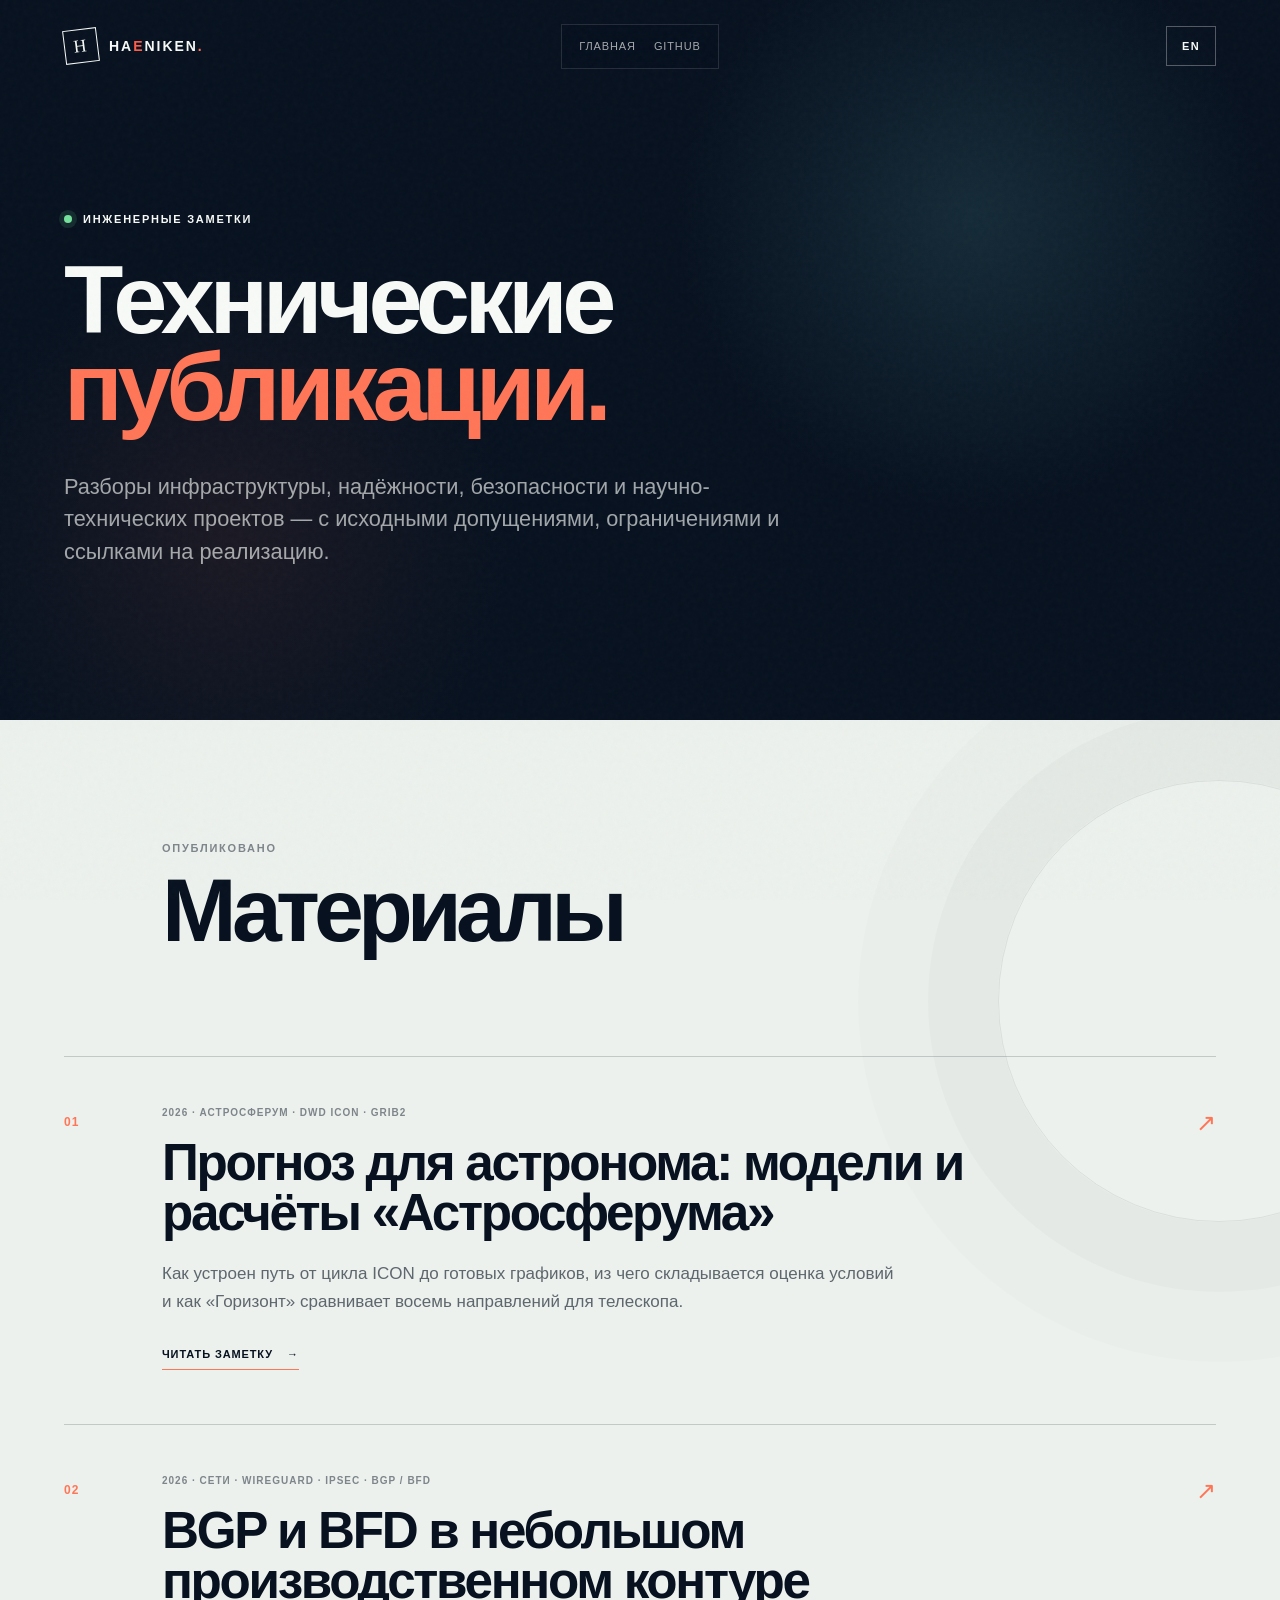
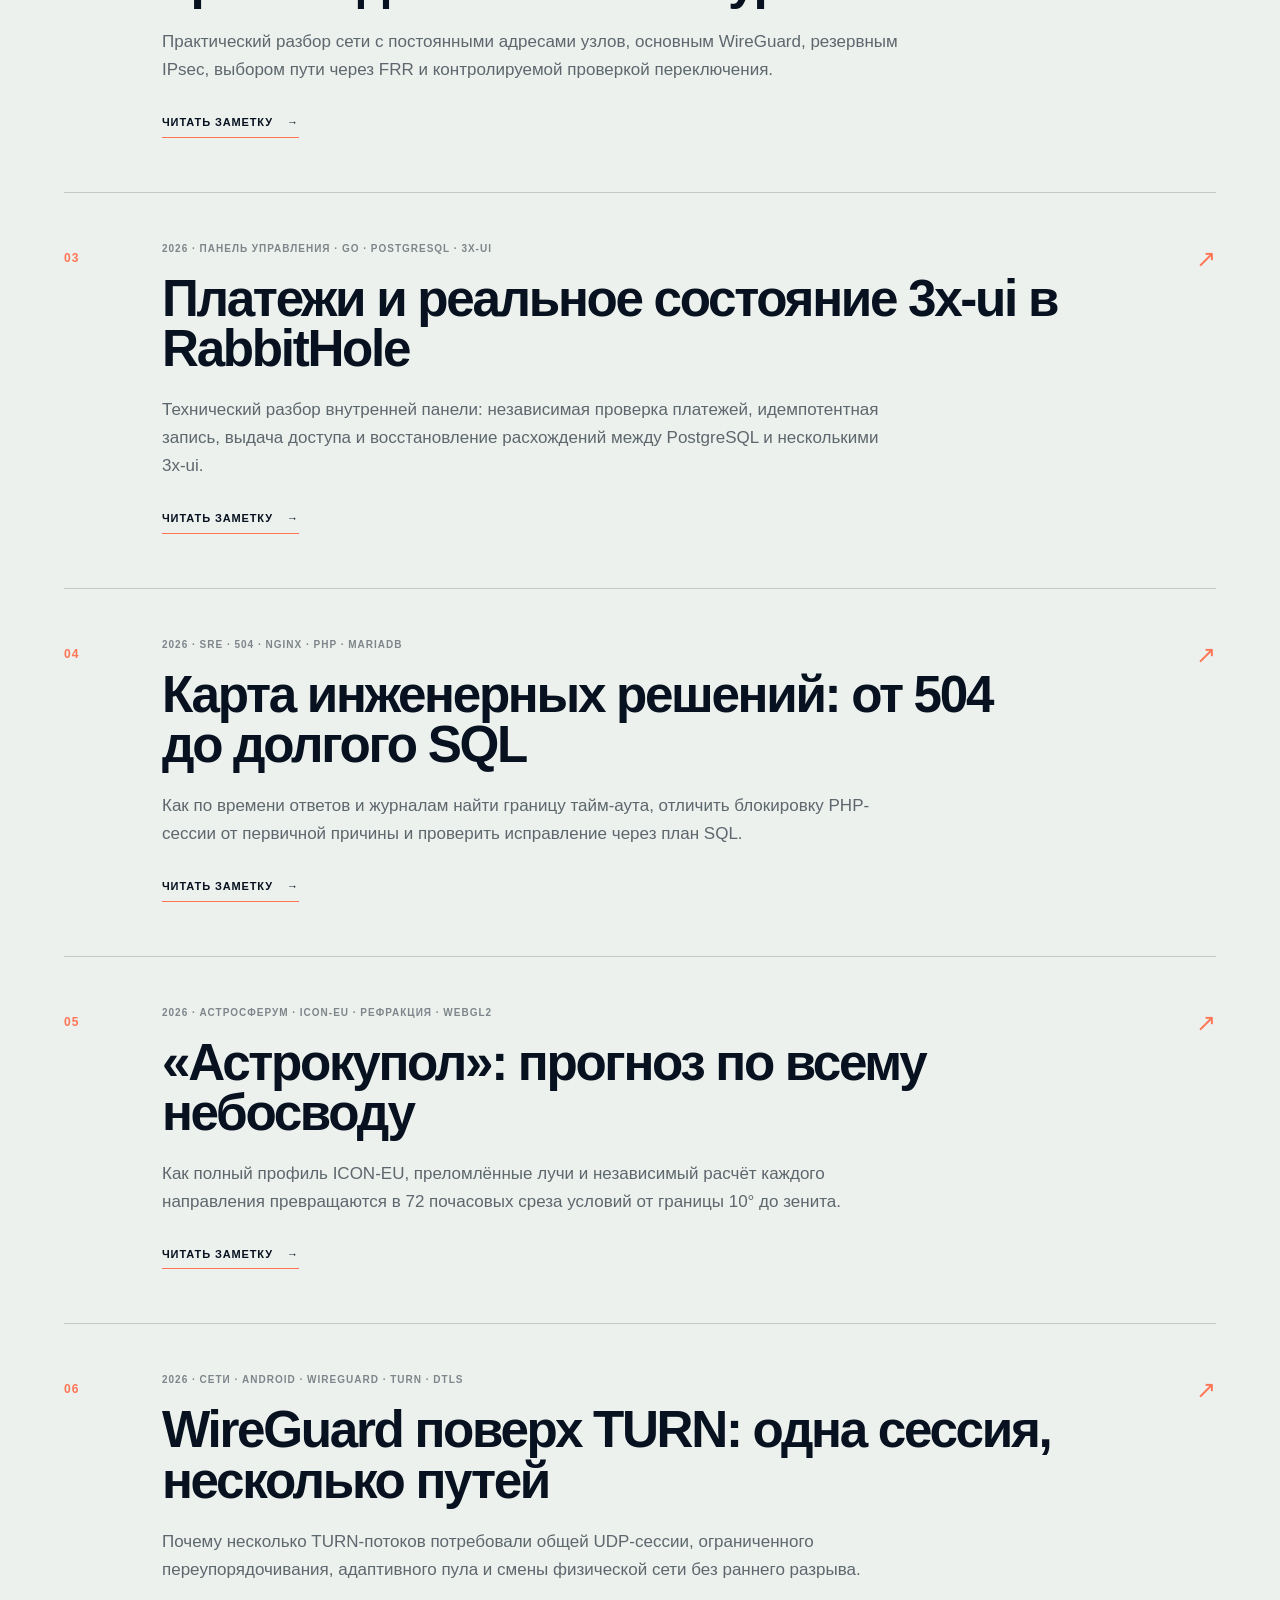
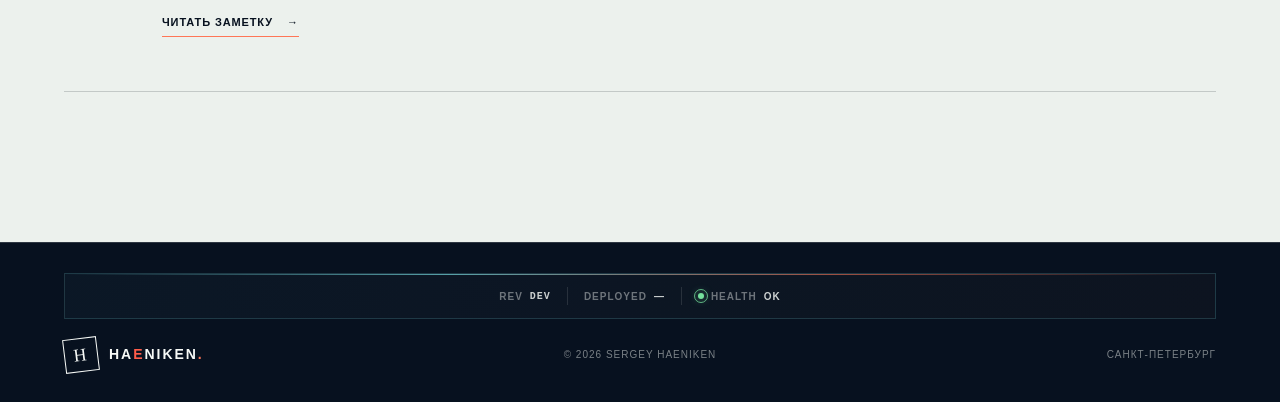
==== commit 9107ca9a: "Publish TURN transport engineering article" ====
--- a/articles/index.html
+++ b/articles/index.html
@@ -52,7 +52,7 @@
     },
     "mainEntity": {
       "@type": "ItemList",
-      "numberOfItems": 5,
+      "numberOfItems": 6,
       "itemListElement": [
         {
           "@type": "ListItem",
@@ -83,6 +83,12 @@
           "position": 5,
           "url": "https://haeniken.com/articles/astrodome/",
           "name": "«Астрокупол»: прогноз по всему небосводу"
+        },
+        {
+          "@type": "ListItem",
+          "position": 6,
+          "url": "https://haeniken.com/articles/turn-transport/",
+          "name": "WireGuard поверх TURN: многопоточный транспорт RabbitHole"
         }
       ]
     }
@@ -252,6 +258,27 @@
         </div>
         <div class="publication-mark" aria-hidden="true">↗</div>
       </article>
+
+      <article class="publication-card reveal">
+        <div class="publication-index">06</div>
+        <div class="publication-content">
+          <p class="publication-meta">
+            <span class="lang lang-ru"><time datetime="2026">2026</time> · Сети · Android · WireGuard · TURN · DTLS</span>
+            <span class="lang lang-en"><time datetime="2026">2026</time> · Networking · Android · WireGuard · TURN · DTLS</span>
+          </p>
+          <h2>
+            <span class="lang lang-ru">WireGuard поверх TURN: одна сессия, несколько путей</span>
+            <span class="lang lang-en">WireGuard over TURN: one session, several paths</span>
+          </h2>
+          <p>
+            <span class="lang lang-ru">Почему несколько TURN-потоков потребовали общей UDP-сессии, ограниченного переупорядочивания, адаптивного пула и смены физической сети без раннего разрыва.</span>
+            <span class="lang lang-en">Why parallel TURN streams required a shared UDP session, bounded reordering, an adaptive lane pool and make-before-break network handover.</span>
+          </p>
+          <a class="publication-card-link lang lang-ru" href="/articles/turn-transport/">Читать заметку <span aria-hidden="true">→</span></a>
+          <a class="publication-card-link lang lang-en" href="/en/articles/turn-transport/">Read the article <span aria-hidden="true">→</span></a>
+        </div>
+        <div class="publication-mark" aria-hidden="true">↗</div>
+      </article>
     </section>
   </main>
 
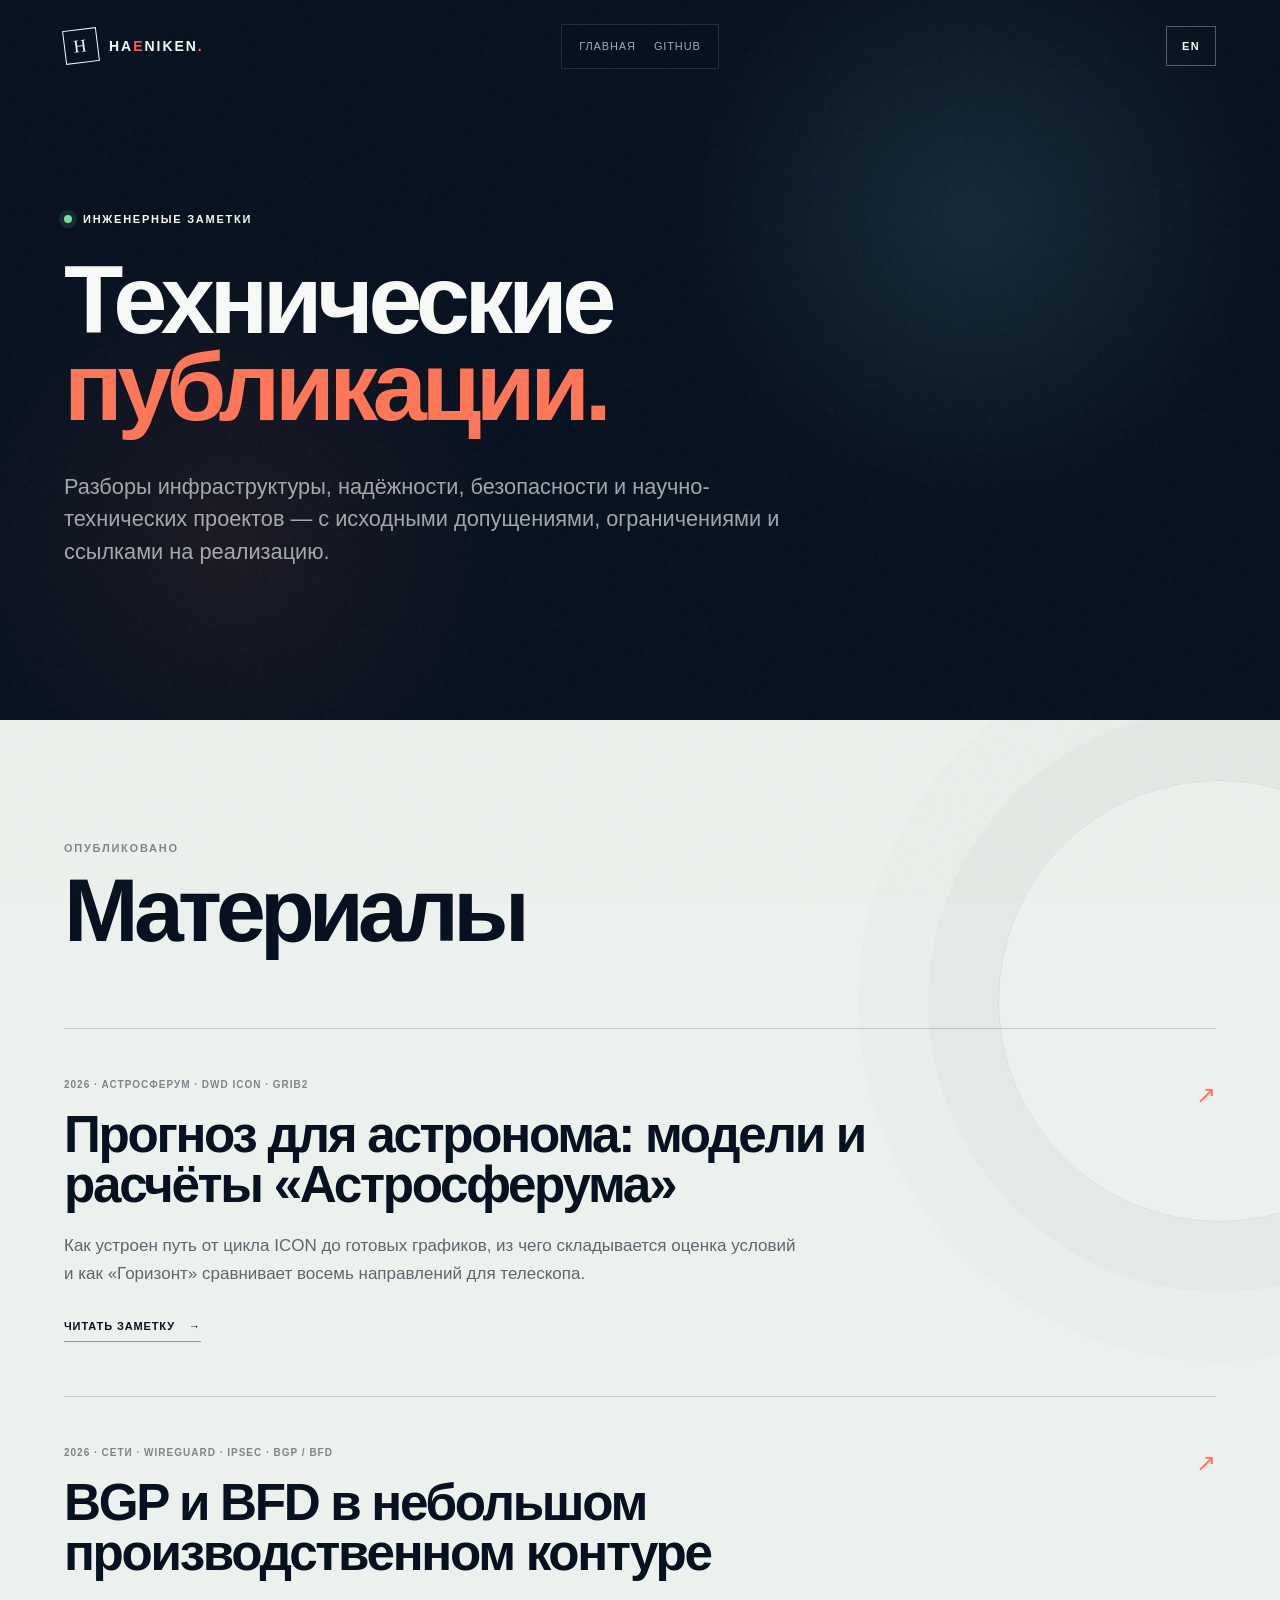
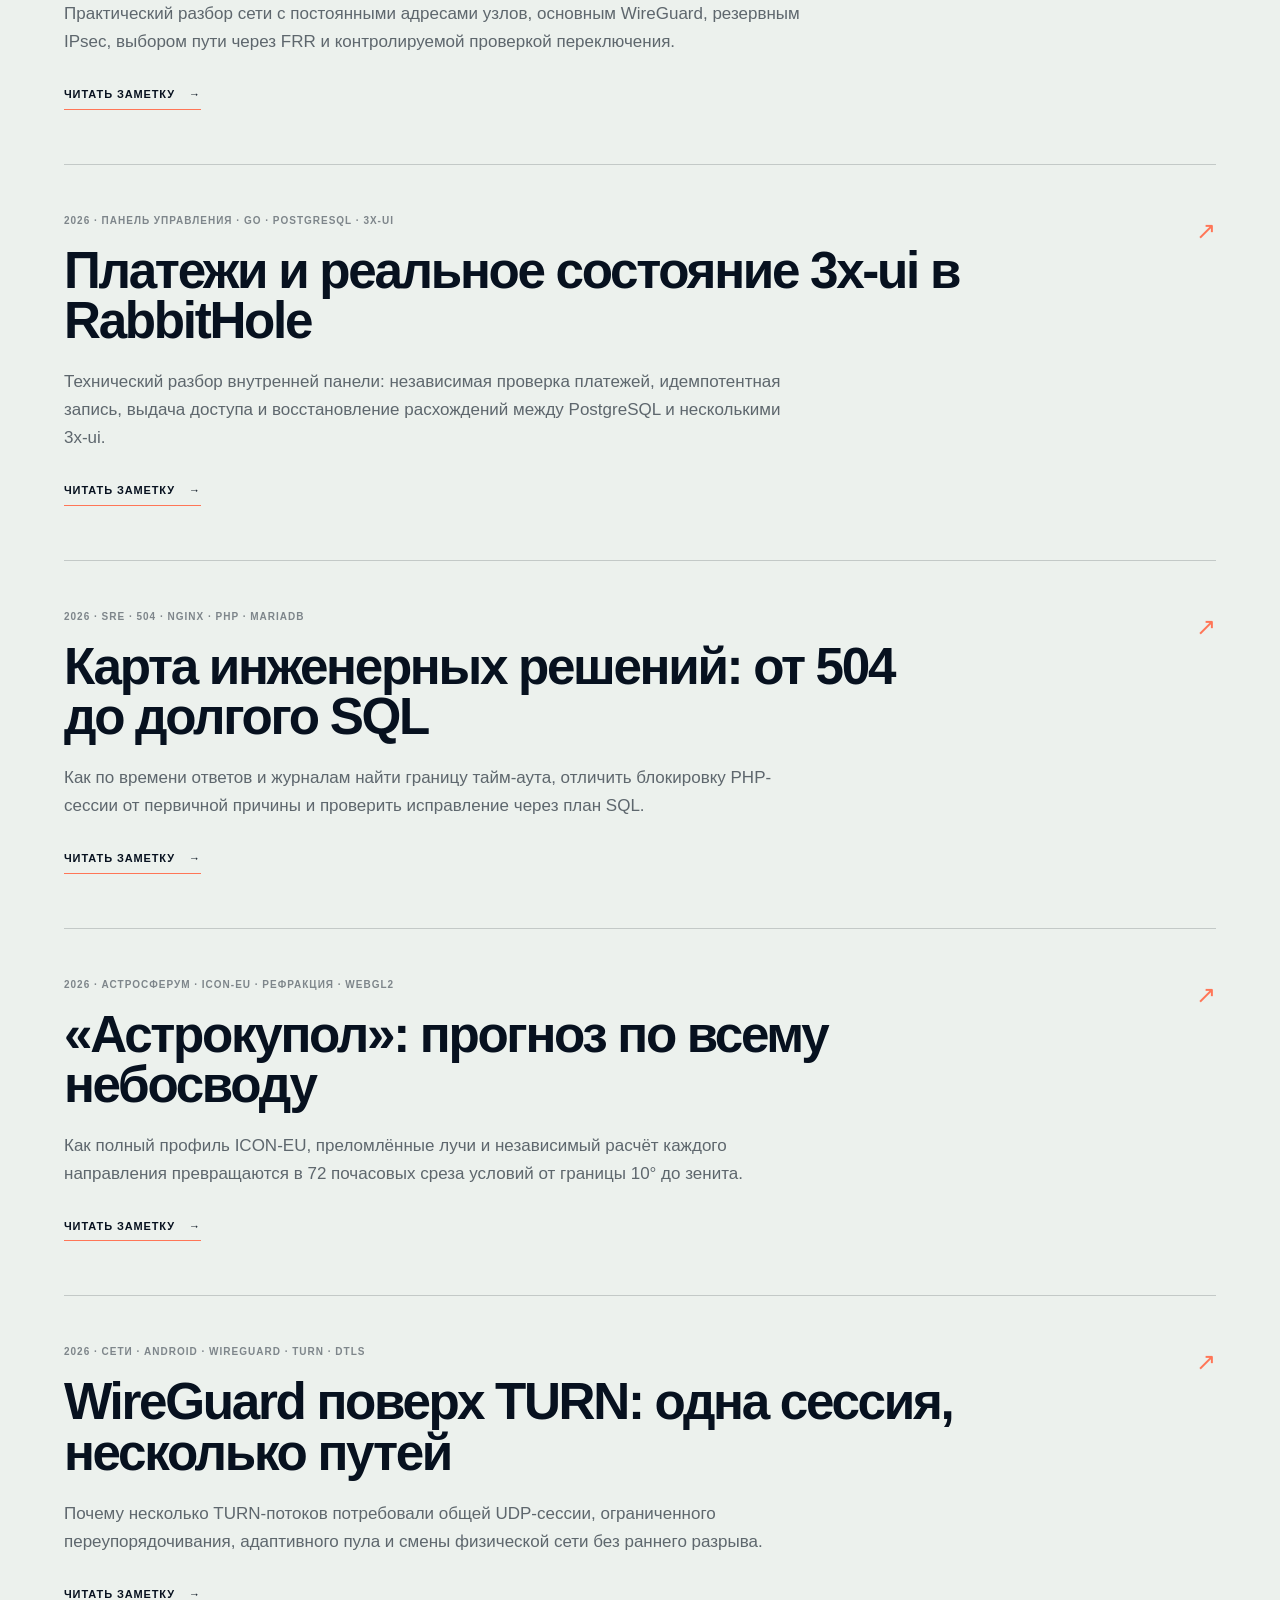
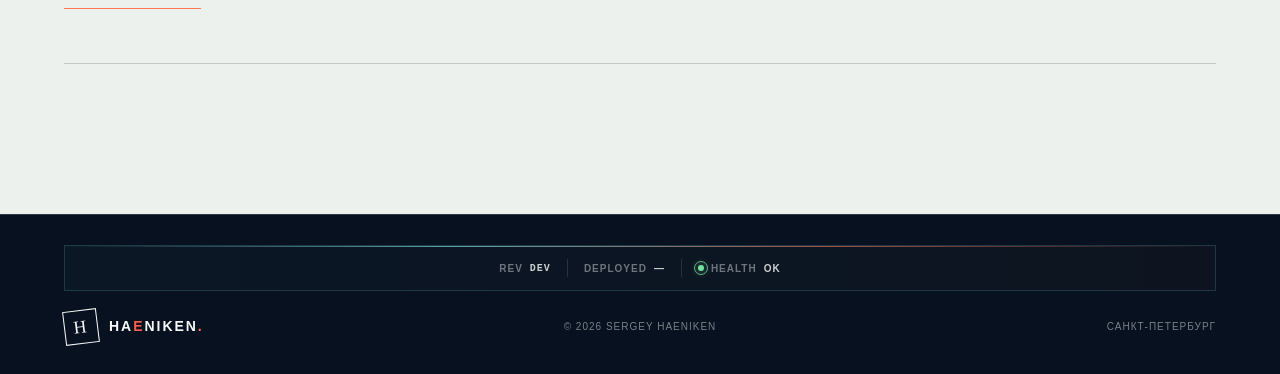
==== commit cb89bf89: "Update SRE profile and simplify site presentation" ====
--- a/articles/index.html
+++ b/articles/index.html
@@ -31,7 +31,7 @@
   <meta name="twitter:image:alt" content="Технические публикации Sergey Haeniken">
   <title>Технические публикации — Sergey Haeniken</title>
   <link rel="icon" href="/assets/favicon.svg" type="image/svg+xml">
-  <link rel="stylesheet" href="/styles.min.css?v=20260803b">
+  <link rel="stylesheet" href="/styles.min.css?v=20261016b">
   <noscript><link rel="stylesheet" href="/rocket.min.css?v=20260728d"></noscript>
   <script type="application/ld+json">
   {
@@ -147,7 +147,6 @@
 
     <section class="publications-index">
       <div class="publications-heading reveal">
-        <span class="section-number" aria-hidden="true"></span>
         <div>
           <p class="kicker"><span class="lang lang-ru">Опубликовано</span><span class="lang lang-en">Published</span></p>
           <h2><span class="lang lang-ru">Материалы</span><span class="lang lang-en">Articles</span></h2>
@@ -155,7 +154,6 @@
       </div>
 
       <article class="publication-card reveal">
-        <div class="publication-index">01</div>
         <div class="publication-content">
           <p class="publication-meta">
             <span class="lang lang-ru"><time datetime="2026">2026</time> · Астросферум · DWD ICON · GRIB2</span>
@@ -176,7 +174,6 @@
       </article>
 
       <article class="publication-card reveal">
-        <div class="publication-index">02</div>
         <div class="publication-content">
           <p class="publication-meta">
             <span class="lang lang-ru"><time datetime="2026">2026</time> · Сети · WireGuard · IPsec · BGP / BFD</span>
@@ -197,7 +194,6 @@
       </article>
 
       <article class="publication-card reveal">
-        <div class="publication-index">03</div>
         <div class="publication-content">
           <p class="publication-meta">
             <span class="lang lang-ru"><time datetime="2026">2026</time> · Панель управления · Go · PostgreSQL · 3x-ui</span>
@@ -218,7 +214,6 @@
       </article>
 
       <article class="publication-card reveal">
-        <div class="publication-index">04</div>
         <div class="publication-content">
           <p class="publication-meta">
             <span class="lang lang-ru"><time datetime="2026">2026</time> · SRE · 504 · Nginx · PHP · MariaDB</span>
@@ -239,7 +234,6 @@
       </article>
 
       <article class="publication-card reveal">
-        <div class="publication-index">05</div>
         <div class="publication-content">
           <p class="publication-meta">
             <span class="lang lang-ru"><time datetime="2026">2026</time> · Астросферум · ICON-EU · рефракция · WebGL2</span>
@@ -260,7 +254,6 @@
       </article>
 
       <article class="publication-card reveal">
-        <div class="publication-index">06</div>
         <div class="publication-content">
           <p class="publication-meta">
             <span class="lang lang-ru"><time datetime="2026">2026</time> · Сети · Android · WireGuard · TURN · DTLS</span>
--- a/styles.min.css
+++ b/styles.min.css
@@ -1 +1 @@
-:root{--ink:#07111f;--ink-soft:#0c1a2b;--paper:#ecf1ed;--paper-warm:#e5e7df;--white:#f7faf7;--orange:#ff7657;--cyan:#73d5da;--line-dark:rgba(235, 241, 237, .17);--line-light:rgba(7, 17, 31, .18);--max:1440px;--pad:clamp(24px, 5vw, 76px)}*{box-sizing:border-box}html{overflow-x:hidden;overflow-x:clip;scroll-behavior:smooth}body{margin:0;background:var(--paper);color:var(--ink);font-family:Inter,segoe ui,Helvetica,Arial,sans-serif;font-size:16px;line-height:1.5;overflow-x:hidden}a{color:inherit;text-decoration:none}button{font:inherit}img{display:block;max-width:100%}.lang-en{display:none}html[data-language=en] .lang-ru{display:none}html[data-language=en] .lang-en{display:inline}.skip-link{position:fixed;top:-80px;left:16px;z-index:999;background:var(--orange);color:var(--ink);padding:12px 18px;transition:top .2s}.skip-link:focus{top:16px}.noise{position:fixed;inset:0;z-index:20;pointer-events:none;opacity:.035;background-image:url("data:image/svg+xml,%3Csvg viewBox='0 0 200 200' xmlns='http://www.w3.org/2000/svg'%3E%3Cfilter id='n'%3E%3CfeTurbulence type='fractalNoise' baseFrequency='.9' numOctaves='4' stitchTiles='stitch'/%3E%3C/filter%3E%3Crect width='100%25' height='100%25' filter='url(%23n)' opacity='.8'/%3E%3C/svg%3E")}.site-header{position:absolute;z-index:15;top:0;left:50%;width:100%;max-width:var(--max);transform:translateX(-50%);display:grid;grid-template-columns:1fr auto 1fr;align-items:center;gap:30px;padding:24px var(--pad);color:var(--white)}.brand{display:flex;align-items:center;gap:11px;font-size:14px;font-weight:800;letter-spacing:.14em}.brand-mark{display:grid;place-items:center;width:34px;height:34px;border:1px solid;font-family:Georgia,serif;font-size:18px;font-weight:400;transform:rotate(-7deg)}.brand-dot{color:var(--orange)}.brand-e,.hero h1 .accent-e{color:#ff5d4a}.hero h1 .accent-e{display:inline;-webkit-text-stroke:0}.nav{display:flex;align-items:center;gap:18px;padding:5px 17px;border:1px solid rgba(255,255,255,.12);background:rgba(7,17,31,.34);color:rgba(247,250,247,.66);font-size:11px;letter-spacing:.08em;text-transform:uppercase;-webkit-backdrop-filter:blur(12px);backdrop-filter:blur(12px)}.nav a{position:relative;padding:8px 0;transition:color .2s}.nav a::after{content:"";position:absolute;left:0;right:100%;bottom:3px;height:1px;background:var(--orange);transition:right .22s ease}.nav a:hover,.nav a:focus-visible{color:var(--white);outline:none}.nav a:hover::after,.nav a:focus-visible::after{right:0}.nav .nav-publications{padding-left:14px;color:var(--white);font-weight:800;letter-spacing:.11em}.nav .nav-publications::before{content:"";position:absolute;top:50%;left:1px;width:5px;height:5px;background:var(--orange);transform:translateY(-50%)rotate(45deg)}.nav .nav-publications::after{left:14px;right:52%;background:linear-gradient(90deg,var(--orange),rgba(255,118,87,0))}.header-actions{justify-self:end;display:flex;align-items:center;gap:12px}.language-toggle,.header-cta,.header-print{border:1px solid rgba(255,255,255,.3);color:var(--white);background:0 0;min-height:40px;padding:0 15px;font-size:11px;font-weight:700;letter-spacing:.12em;transition:border-color .2s ease,background .2s ease,transform .2s ease}.language-toggle{display:inline-flex;align-items:center;justify-content:center;cursor:pointer}.language-toggle.lang-en{display:none}html[data-language=en] .language-toggle.lang-ru{display:none}html[data-language=en] .language-toggle.lang-en{display:inline-flex}.header-cta{display:flex;align-items:center;gap:12px}.header-print{display:inline-flex;align-items:center;gap:9px;cursor:pointer;text-transform:uppercase}.header-cta:hover,.language-toggle:hover,.header-print:hover{border-color:var(--orange);background:rgba(255,118,87,8%);transform:translateY(-1px)}.nav-print-link{display:none;border:0;background:0 0;color:inherit;font:inherit;letter-spacing:inherit;text-transform:inherit;text-align:left;cursor:pointer}.mobile-menu-toggle{display:none;align-items:center;gap:10px;min-height:40px;padding:0 14px;border:1px solid rgba(255,255,255,.3);background:rgba(7,17,31,.58);color:var(--white);cursor:pointer;font-size:10px;font-weight:800;letter-spacing:.12em;text-transform:uppercase;-webkit-backdrop-filter:blur(14px);backdrop-filter:blur(14px)}.mobile-menu-toggle:hover,.mobile-menu-toggle:focus-visible{border-color:var(--orange);outline:none}.menu-toggle-icon{position:relative;width:17px;height:12px}.menu-toggle-icon i{position:absolute;left:0;width:17px;height:1px;background:currentColor;transition:top .25s ease,transform .25s ease}.menu-toggle-icon i:first-child{top:3px}.menu-toggle-icon i:last-child{top:9px}.mobile-menu-toggle[aria-expanded=true] .menu-toggle-icon i:first-child{top:6px;transform:rotate(45deg)}.mobile-menu-toggle[aria-expanded=true] .menu-toggle-icon i:last-child{top:6px;transform:rotate(-45deg)}.hero{position:relative;min-height:max(810px,100svh);height:auto;background:var(--ink);color:var(--white);display:grid;grid-template-columns:52% 48%;overflow:hidden;isolation:isolate}.hero::before{content:"";position:absolute;inset:0;z-index:-2;background:radial-gradient(circle at 11% 12%,rgba(115,213,218,.11),transparent 27%),linear-gradient(90deg,transparent 0 51.9%,rgba(255,255,255,8%) 52%,transparent 52.1%)}.hero-copy{width:100%;max-width:calc(var(--max) * .52);justify-self:end;padding:180px clamp(24px,4vw,72px)120px var(--pad);display:flex;flex-direction:column;justify-content:center}.eyebrow,.kicker{display:flex;align-items:center;gap:11px;margin:0 0 28px;font-size:11px;font-weight:700;letter-spacing:.16em;text-transform:uppercase}.status-light{width:8px;height:8px;border-radius:50%;background:#75e29d;box-shadow:0 0 0 5px rgba(117,226,157,.12)}.hero h1{margin:0 0 22px;font-size:clamp(66px,7.2vw,126px);line-height:.76;letter-spacing:-.075em;font-weight:900}.hero h1 span{display:block}.hero h1 .outline{color:transparent;-webkit-text-stroke:1.3px rgba(247,250,247,.5);margin-left:.24em}.hero-role{margin:0 0 25px;color:var(--orange);font-size:clamp(13px,1.15vw,17px);font-weight:800;letter-spacing:.19em}.hero-role i{color:rgba(247,250,247,.32);font-style:normal;margin:0 8px}.hero-lead{max-width:610px;margin:0;color:rgba(247,250,247,.72);font-size:clamp(18px,1.5vw,24px);line-height:1.45}.orcid-profile{width:fit-content;display:inline-flex;align-items:center;gap:10px;margin-top:24px;color:rgba(247,250,247,.7);font-size:10px;font-weight:700;letter-spacing:.09em;text-transform:uppercase;transition:color .2s}.orcid-profile:hover{color:var(--white)}.orcid-mark{display:inline-grid;place-items:center;width:25px;height:25px;border-radius:50%;background:#a6ce39;color:#fff;font-size:10px;letter-spacing:0;text-transform:none}.hero-actions{display:flex;flex-wrap:wrap;align-items:center;gap:12px;margin-top:40px}.button{min-height:56px;padding:0 22px;display:inline-flex;align-items:center;justify-content:center;gap:28px;font-size:12px;font-weight:800;letter-spacing:.11em;text-transform:uppercase;border:1px solid rgba(255,255,255,.22);transition:transform .2s,background .2s,border-color .2s}.button-primary{background:var(--orange);border-color:var(--orange);color:var(--ink)}.button-ghost{background:0 0;color:inherit;cursor:pointer}.button:hover{transform:translateY(-3px);border-color:var(--orange)}.button-primary:hover{background:#ff8b70}.hero-visual{position:relative;overflow:hidden}.image-frame{position:absolute;inset:0;margin:0;background:radial-gradient(circle at 18% 24%,rgba(247,250,247,.9) 0 1px,transparent 2px),radial-gradient(circle at 70% 15%,rgba(115,213,218,.8) 0 1px,transparent 2px),radial-gradient(circle at 84% 40%,rgba(247,250,247,.65) 0 1px,transparent 2px),radial-gradient(circle at 38% 68%,rgba(247,250,247,.55) 0 1px,transparent 2px),radial-gradient(circle at 50% 34%,rgba(88,117,169,.24),transparent 28%),linear-gradient(145deg,#132844,#07111f 72%);background-size:170px 170px,230px 230px,310px 310px,260px 260px,auto,auto}.image-frame::after{content:"";position:absolute;inset:0;background:linear-gradient(90deg,var(--ink) 0%,rgba(7,17,31,.3) 18%,transparent 48%),linear-gradient(0deg,rgba(7,17,31,.58),transparent 45%)}.image-frame picture{display:block;width:100%;height:100%}.image-frame img{width:100%;height:100%;object-fit:cover;object-position:47% center;filter:saturate(.76)contrast(1.08)}.availability-card{position:absolute;z-index:3;top:20%;left:-1px;width:182px;padding:24px 26px;color:var(--ink);background:var(--cyan);box-shadow:20px 24px 60px rgba(0,0,0,.24);font-size:10px;font-weight:700;letter-spacing:.1em;line-height:1.5;text-transform:uppercase}.availability-value{display:block;font-size:43px;font-weight:900;line-height:1;letter-spacing:-.06em;margin-bottom:12px}.availability-value span{font-size:19px;color:rgba(7,17,31,.55)}.visual-orbit{position:absolute;z-index:2;border:1px solid rgba(255,255,255,.15);border-radius:50%;pointer-events:none}.orbit-one{width:540px;height:540px;top:12%;right:-190px}.orbit-two{width:690px;height:690px;top:3%;right:-266px}.lab-orbit-track{--lab-orbit-size:min(520px, calc(100% - 220px));position:absolute;z-index:12;top:50%;left:50%;width:var(--lab-orbit-size);height:var(--lab-orbit-size);transform:translate(-50%,-50%);border-radius:50%;pointer-events:none;animation:lab-orbit-spin 20s linear infinite}.lab-orbit-link{position:absolute;z-index:2;isolation:isolate;top:-24px;left:50%;min-height:48px;min-width:190px;transform:translateX(-50%);padding:8px 13px;align-items:center;gap:10px;border:1px solid rgba(115,213,218,.7);background:rgba(7,17,31,.86);color:var(--white);box-shadow:0 14px 36px rgba(0,0,0,.32);-webkit-backdrop-filter:blur(12px);backdrop-filter:blur(12px);pointer-events:auto;animation:lab-orbit-counter-spin 20s linear infinite;will-change:transform}.lab-orbit-link::before,.lab-orbit-link::after{content:"";position:absolute;z-index:0;inset:-2px;border:1px solid rgba(255,93,88,.88);border-radius:inherit;opacity:0;pointer-events:none;animation:lab-signal-wave 4.8s ease-out infinite;will-change:opacity,transform}.lab-orbit-link::after{animation-delay:.34s}.lab-orbit-link.lang-ru{display:flex}.lab-orbit-link.lang-en{display:none}html[data-language=en] .lab-orbit-link.lang-ru{display:none}html[data-language=en] .lab-orbit-link.lang-en{display:flex}.lab-orbit-link span{position:relative;z-index:1;isolation:isolate;display:grid;place-items:center;flex:none;width:31px;height:31px;border-radius:50%;background:var(--orange);color:var(--ink);font-size:9px;font-weight:900;letter-spacing:.08em}.lab-orbit-link span::before{content:"";position:absolute;z-index:-1;inset:-6px;border:1px solid rgba(255,93,88,.92);border-radius:50%;box-shadow:0 0 26px rgba(255,93,88,.82);opacity:0;transform:scale(.72);animation:lab-core-flare 4.8s ease-out infinite;will-change:opacity,transform}.lab-orbit-link strong{position:relative;z-index:1;font-size:9px;line-height:1.25;letter-spacing:.12em;text-transform:uppercase}.lab-orbit-track:hover,.lab-orbit-track:focus-within,.lab-orbit-track:hover .lab-orbit-link,.lab-orbit-track:focus-within .lab-orbit-link{animation-play-state:paused}.lab-orbit-link:hover,.lab-orbit-link:focus-visible{border-color:var(--orange);outline:none}@keyframes lab-orbit-spin{to{transform:translate(-50%,-50%)rotate(1turn)}}@keyframes lab-orbit-counter-spin{to{transform:translateX(-50%)rotate(-1turn)}}@keyframes lab-signal-wave{0%,61%{opacity:0;transform:scale(.94)}67%{opacity:.92}86%,100%{opacity:0;transform:scale(1.46)}}@keyframes lab-core-flare{0%,60%,100%{opacity:0;transform:scale(.72)}68%{opacity:1;transform:scale(1)}82%{opacity:0;transform:scale(1.45)}}.scroll-hint{position:absolute;bottom:34px;left:var(--pad);display:flex;align-items:center;gap:13px;color:rgba(247,250,247,.45);font-size:9px;font-weight:700;letter-spacing:.17em;text-transform:uppercase}.scroll-line{width:45px;height:1px;background:rgba(247,250,247,.32);position:relative;overflow:hidden}.scroll-line::after{content:"";position:absolute;inset:0;background:var(--orange);transform:translateX(-100%);animation:scan 2.4s infinite}.section{padding:120px var(--pad);content-visibility:auto;contain-intrinsic-size:auto 900px}.section-heading{max-width:var(--max);margin:0 auto 72px;display:grid;grid-template-columns:70px 1fr}.section-number{grid-row:1/3;color:var(--orange);font-size:12px;font-weight:800}.section-heading .kicker{margin-bottom:20px;color:rgba(7,17,31,.56)}.section-heading h2,.projects-heading h2{margin:0;font-size:clamp(48px,6vw,94px);line-height:.91;letter-spacing:-.065em;font-weight:800}.metrics{background:var(--paper)}.metrics-grid{max-width:var(--max);margin:0 auto;display:grid;grid-template-columns:repeat(4,1fr);border-top:1px solid var(--line-light);border-left:1px solid var(--line-light)}.metric-card{min-height:280px;padding:40px 28px;border-right:1px solid var(--line-light);border-bottom:1px solid var(--line-light);display:flex;flex-direction:column;justify-content:space-between}.metric-value{font-size:clamp(55px,6vw,94px);line-height:1;font-weight:900;letter-spacing:-.075em}.metric-value span{color:var(--orange);font-size:.46em;margin-left:3px}.metric-card p{max-width:240px;margin:0;color:rgba(7,17,31,.62);font-size:14px}.impact-strip{max-width:var(--max);margin:26px auto 0;display:grid;grid-template-columns:repeat(4,1fr);gap:22px;color:rgba(7,17,31,.62);font-size:12px;text-transform:uppercase;letter-spacing:.07em}.impact-strip>span{display:flex;align-items:baseline;gap:9px}.impact-strip b{flex:none;color:var(--ink);font-size:20px;letter-spacing:-.03em}.expertise{background:var(--ink);color:var(--white)}.section-heading-light .kicker{color:rgba(247,250,247,.48)}.expertise-list{max-width:var(--max);margin:0 auto;border-top:1px solid var(--line-dark)}.expertise-row{display:grid;grid-template-columns:70px 1.15fr 1fr 40px;gap:25px;align-items:center;min-height:146px;border-bottom:1px solid var(--line-dark);transition:padding .25s,background .25s}.expertise-row:hover{padding-left:18px;background:rgba(255,255,255,.025)}.row-number{color:var(--orange);font-size:11px;font-weight:800}.expertise-row h3{margin:0;font-size:clamp(24px,2.4vw,38px);letter-spacing:-.04em}.expertise-row p{margin:0;color:rgba(247,250,247,.55);font-size:14px}.row-arrow{justify-self:end;color:var(--orange);font-size:22px}.stack-ticker{background:var(--orange);color:var(--ink);overflow:hidden;padding:20px 0;transform:rotate(-1.1deg)scale(1.015)}.ticker-track{display:flex;width:max-content;align-items:center;gap:0;animation:ticker 28s linear infinite;font-size:15px;font-weight:900;letter-spacing:.12em;white-space:nowrap}.ticker-track span{padding-right:32px}.experience{background:var(--paper-warm);padding-top:150px}.metrics .section-number,.experience .section-number{color:#9f321f}.experience .section-heading .kicker{color:rgba(7,17,31,.72)}.timeline{max-width:var(--max);margin:0 auto;padding-left:25%}.timeline-item{position:relative;padding:36px 0 38px 45px;border-top:1px solid var(--line-light);display:grid;grid-template-columns:.9fr 1.1fr;gap:50px;background:var(--paper-warm)}.timeline-item::before{content:"";position:absolute;top:41px;left:-3px;width:7px;height:7px;background:var(--orange);border-radius:50%}.timeline-meta{display:flex;flex-direction:column;gap:8px;font-size:13px;font-weight:800;text-transform:uppercase;letter-spacing:.06em}.timeline-meta h3{margin:0;font:inherit}.timeline-meta span:last-child{color:rgba(7,17,31,.48);font-size:10px}.timeline-meta time{color:#9f321f;font-size:10px;font-weight:800;letter-spacing:.08em}.timeline-period{color:#9f321f!important;font-size:10px!important;font-weight:800;letter-spacing:.08em}.timeline-period time{color:inherit}.timeline-period .lang{color:inherit!important;font-size:inherit!important}.timeline-meta time span{color:inherit!important;font-size:inherit!important}.timeline-detail{display:grid;gap:15px}.timeline-item p{margin:0;color:rgba(7,17,31,.62);font-size:15px}.projects{background:var(--paper)}.projects-heading{max-width:var(--max);margin:0 auto 66px}.projects-heading .kicker{color:rgba(7,17,31,.72)}.project-grid{max-width:var(--max);margin:0 auto;display:grid;grid-template-columns:repeat(3,minmax(0,1fr));gap:16px}.project-card{min-height:520px;padding:28px;border:1px solid var(--line-light);display:flex;flex-direction:column;justify-content:space-between;gap:34px;background:var(--paper);transition:transform .25s,background .25s,color .25s}.project-card:hover{transform:translateY(-7px);background:var(--ink);color:var(--white)}.project-featured{grid-column:1/-1;min-height:440px;display:grid;grid-template-columns:minmax(280px,.85fr)minmax(0,1.15fr);grid-template-rows:auto 1fr;column-gap:clamp(48px,7vw,120px);background:var(--ink);color:var(--white)}.project-featured .project-top{grid-column:1/-1}.project-featured>.project-code{grid-column:1;grid-row:2;align-self:center}.project-featured>div:last-child{grid-column:2;grid-row:2;align-self:end}.project-private{background:radial-gradient(circle at 85% 12%,rgba(115,213,218,.1),transparent 35%),var(--paper)}.project-top{display:flex;justify-content:space-between;font-size:10px;font-weight:800;letter-spacing:.13em;color:var(--orange)}.project-card h3{margin:0 0 16px;font-size:clamp(26px,2.7vw,42px);line-height:1;letter-spacing:-.045em}.project-card p{margin:0;color:rgba(7,17,31,.68);font-size:14px}.project-card:hover p,.project-featured p{color:rgba(247,250,247,.58)}.project-links{display:flex;flex-wrap:wrap;gap:12px 22px;margin-top:24px}.project-links a{display:inline-flex;align-items:center;gap:9px;padding-bottom:5px;border-bottom:1px solid rgba(255,118,87,.65);color:var(--white);font-size:10px;font-weight:800;letter-spacing:.09em;text-transform:uppercase}.project-card:not(.project-featured) .project-links a{color:var(--ink)}.project-card:not(.project-featured):hover .project-links a{color:var(--white)}.project-links a.lang-en{display:none}html[data-language=en] .project-links a.lang-ru{display:none}html[data-language=en] .project-links a.lang-en{display:inline-flex}.project-code{font-family:Consolas,courier new,monospace;font-size:clamp(13px,1.1vw,17px);line-height:1.85;color:rgba(247,250,247,.82)}.project-code.lang-ru{display:block}.project-code.lang-en{display:none}html[data-language=en] .project-code.lang-ru{display:none}html[data-language=en] .project-code.lang-en{display:block}.code-muted{color:rgba(247,250,247,.68)}.code-accent{color:var(--cyan)}.project-card:not(.project-featured) .project-code{color:rgba(7,17,31,.72)}.project-card:not(.project-featured) .project-top{color:#9f321f}.project-card:not(.project-featured) .code-muted{color:rgba(7,17,31,.68)}.project-card:not(.project-featured) .code-accent{color:#16767d}.project-card:not(.project-featured):hover .project-code{color:rgba(247,250,247,.82)}.project-card:not(.project-featured):hover .project-top{color:var(--orange)}.project-card:not(.project-featured):hover .code-muted{color:rgba(247,250,247,.68)}.project-card:not(.project-featured):hover .code-accent{color:var(--cyan)}.observation-break{position:relative;width:100%;aspect-ratio:16/9;max-height:820px;margin:0;overflow:hidden;background:linear-gradient(180deg,var(--paper) 0,#bdcdd0 7%,var(--ink) 22%)}.observation-break picture,.observation-break img{display:block;width:100%;height:100%}.observation-break picture{-webkit-mask-image:linear-gradient(180deg,transparent 0,rgba(0,0,0,.3) 5%,#000 16%);mask-image:linear-gradient(180deg,transparent 0,rgba(0,0,0,.3) 5%,#000 16%)}.observation-break img{object-fit:cover;object-position:50% 56%}.observation-break::after{content:"";position:absolute;inset:0;z-index:2;background:linear-gradient(180deg,rgba(236,241,237,.72) 0,rgba(115,213,218,9%) 9%,transparent 22%),linear-gradient(0deg,rgba(7,17,31,.62),transparent 36%);pointer-events:none}[data-ambient-scan]::before{content:"";position:absolute;z-index:4;top:-30%;bottom:-30%;left:-42%;width:34%;pointer-events:none;opacity:0;transform:translateX(0)skewX(-9deg)rotate(var(--ambient-scan-angle,0deg));background:linear-gradient(90deg,transparent 0 38%,rgba(115,213,218,8%) 56%,rgba(208,252,255,.32) 70%,rgba(115,213,218,6%) 78%,transparent 100%);border-right:1px solid rgba(196,252,255,.78);box-shadow:18px 0 42px rgba(115,213,218,.16),2px 0 9px rgba(226,255,255,.32);will-change:transform,opacity}[data-ambient-scan].is-ambient-scanning::before{animation:photo-ambient-scan var(--ambient-scan-duration,4.8s)cubic-bezier(.28,.05,.7,.95)both}.certificates{background:var(--ink);color:var(--white)}.certificates-intro{max-width:760px;margin:-30px auto 54px;color:rgba(247,250,247,.58);font-size:clamp(16px,1.5vw,20px);line-height:1.6}.certificate-grid{max-width:var(--max);margin:0 auto;display:grid;grid-template-columns:repeat(3,minmax(0,1fr));border-top:1px solid var(--line-dark);border-left:1px solid var(--line-dark)}.certificate-card{position:relative;min-height:245px;padding:28px;display:grid;grid-template-columns:72px 1fr 20px;gap:22px;align-items:start;border-right:1px solid var(--line-dark);border-bottom:1px solid var(--line-dark);background:#081421;transition:transform .25s,background .25s,border-color .25s}.certificate-card:hover{z-index:2;transform:translateY(-5px);background:#0d1b29;border-color:rgba(255,118,87,.6)}.certificate-card:focus-visible{outline:2px solid var(--orange);outline-offset:-2px}.certificate-card-featured{grid-column:span 2;background:radial-gradient(circle at 12% 18%,rgba(115,213,218,.13),transparent 34%),#081421}.certificate-icon{position:relative;width:72px;height:72px;display:grid;place-items:center;overflow:hidden;border:1px solid rgba(115,213,218,.55);color:var(--cyan);background:linear-gradient(145deg,rgba(115,213,218,.11),rgba(255,118,87,5%));box-shadow:inset 0 0 28px rgba(115,213,218,6%);font-family:Consolas,courier new,monospace;font-size:20px;font-weight:800;letter-spacing:-.04em}.certificate-icon::after{content:"";position:absolute;width:32px;height:1px;right:-13px;bottom:8px;background:var(--orange);transform:rotate(-45deg);opacity:.85}.icon-shield{border-radius:12px 12px 30px 30px;font-size:16px;letter-spacing:.06em}.icon-binary{border-radius:50%}.icon-analysis{font-size:34px;border-radius:50% 50% 50% 12px}.icon-radar,.icon-target{border-radius:50%;box-shadow:inset 0 0 0 8px rgba(115,213,218,5%),inset 0 0 0 18px rgba(115,213,218,4%)}.icon-pulse{font-size:34px;transform:rotate(4deg)}.icon-compliance{border-radius:8px;font-size:30px}.icon-roles{font-size:36px}.icon-assessment{border-radius:50%;font-size:17px}.icon-lock{border-radius:28px 28px 8px 8px;font-size:29px}.icon-attack{font-size:24px}.icon-database{border-radius:50%/18%}.icon-terminal{justify-items:start;padding-left:14px;font-size:19px}.icon-automation{border-radius:8px 30px 8px 30px;font-size:18px}.icon-containers{font-size:34px;background:repeating-linear-gradient(90deg,rgba(115,213,218,8%) 0 14px,transparent 14px 18px),linear-gradient(145deg,rgba(115,213,218,.11),rgba(255,118,87,5%))}.icon-kubernetes{border-radius:50%;font-size:16px;box-shadow:inset 0 0 0 7px rgba(115,213,218,5%),inset 0 0 0 15px rgba(115,213,218,.035)}.certificate-body{min-width:0;display:flex;flex-direction:column;height:100%}.certificate-meta{margin-bottom:24px;color:var(--orange);font-size:9px;font-weight:800;letter-spacing:.12em;text-transform:uppercase}.certificate-card strong{display:block;margin:auto 0 16px;font-size:clamp(18px,1.6vw,25px);line-height:1.15;letter-spacing:-.025em}.certificate-type{color:rgba(247,250,247,.48);font-size:10px;font-weight:700;letter-spacing:.08em;text-transform:uppercase}.certificate-arrow{justify-self:end;color:var(--orange);font-size:18px}.article-page{background:var(--paper)}.article-site-header{position:absolute}.article-nav{justify-content:center}.article-site-header .brand.lang-ru{display:flex}.article-site-header .brand.lang-en{display:none}html[data-language=en] .article-site-header .brand.lang-ru{display:none}html[data-language=en] .article-site-header .brand.lang-en{display:flex}.article-hero{min-height:min(900px,100svh);padding:170px var(--pad)110px;display:flex;align-items:center;background:radial-gradient(circle at 76% 30%,rgba(115,213,218,.13),transparent 27%),radial-gradient(circle at 18% 75%,rgba(255,118,87,8%),transparent 24%),var(--ink);color:var(--white)}.article-hero-inner{width:100%;max-width:var(--max);margin:0 auto}.article-hero h1{max-width:1240px;margin:0;font-size:clamp(56px,7.6vw,116px);line-height:.9;letter-spacing:-.055em;font-weight:900}.article-hero h1 .lang{display:block}.article-hero h1 .lang-en{display:none}html[data-language=en] .article-hero h1 .lang-ru{display:none}html[data-language=en] .article-hero h1 .lang-en{display:block}.article-hero h1 em{color:var(--orange);font-family:inherit;font-weight:900;font-style:normal;-webkit-text-stroke:0}.article-deck{max-width:760px;margin:40px 0 0;color:rgba(247,250,247,.64);font-size:clamp(18px,1.7vw,25px);line-height:1.5}.article-meta{display:flex;flex-wrap:wrap;gap:12px 28px;margin-top:34px;color:rgba(247,250,247,.46);font-size:10px;font-weight:800;letter-spacing:.1em;text-transform:uppercase}.article-meta a{color:var(--cyan)}.technical-article{max-width:980px;margin:0 auto;padding:120px var(--pad);color:rgba(7,17,31,.77);font-size:18px;line-height:1.75}.article-language.lang-ru{display:block}.article-language.lang-en{display:none}html[data-language=en] .article-language.lang-ru{display:none}html[data-language=en] .article-language.lang-en{display:block}.technical-article p{margin:0 0 28px}.technical-article .article-lead{margin-bottom:42px;color:var(--ink);font-size:clamp(22px,2.1vw,30px);line-height:1.48;letter-spacing:-.025em}.technical-article h2{margin:82px 0 24px;color:var(--ink);font-size:clamp(37px,4vw,58px);line-height:.98;letter-spacing:-.055em}.article-flow{display:grid;grid-template-columns:repeat(4,1fr);margin:64px 0 80px;padding:0;border-top:1px solid var(--line-light);border-left:1px solid var(--line-light);list-style:none}.article-flow li{min-height:180px;padding:22px;display:flex;flex-direction:column;border-right:1px solid var(--line-light);border-bottom:1px solid var(--line-light)}.article-flow span{color:#9f321f;font-size:10px;font-weight:800}.article-flow strong{margin:auto 0 8px;color:var(--ink);font-size:20px}.article-flow small{color:rgba(7,17,31,.72);font-size:11px;line-height:1.45}.technical-article blockquote{margin:64px 0;padding:36px 42px;border:0;border-left:4px solid var(--orange);background:var(--ink);color:var(--white);font-family:Georgia,serif;font-size:clamp(23px,2.5vw,34px);font-style:italic;line-height:1.4}.article-sources{display:flex;flex-wrap:wrap;gap:12px 24px;margin-top:70px;padding-top:28px;border-top:1px solid var(--line-light);color:rgba(7,17,31,.72);font-size:11px;font-weight:800;letter-spacing:.06em;text-transform:uppercase}.article-sources a{color:var(--ink);border-bottom:1px solid var(--orange)}.article-cta{padding:120px var(--pad);text-align:center;background:var(--ink);color:var(--white)}.article-cta .kicker{justify-content:center;color:var(--orange)}.article-cta h2{margin:0 auto 46px;font-size:clamp(50px,7vw,104px);line-height:.88;letter-spacing:-.065em}.article-cta .button{width:fit-content;margin:0 auto}.article-cta .button.lang-en{display:none}html[data-language=en] .article-cta .button.lang-ru{display:none}html[data-language=en] .article-cta .button.lang-en{display:inline-flex}.article-page footer .brand.lang-ru{display:flex}.article-page footer .brand.lang-en{display:none}html[data-language=en] .article-page footer .brand.lang-ru{display:none}html[data-language=en] .article-page footer .brand.lang-en{display:flex}.publications-hero{min-height:720px}.publications-index{position:relative;max-width:var(--max);margin:0 auto;padding:120px var(--pad)150px}.publications-index::before{content:"";position:absolute;z-index:-1;width:440px;height:440px;top:60px;right:-160px;border:1px solid rgba(7,17,31,8%);border-radius:50%;box-shadow:0 0 0 70px rgba(7,17,31,.018),0 0 0 140px rgba(7,17,31,.012)}.publications-heading{display:grid;grid-template-columns:70px 1fr;gap:28px;align-items:start;margin-bottom:80px}.publications-heading .section-number,.publication-index{padding-top:8px;color:var(--orange);font-size:12px;font-weight:900;letter-spacing:.1em}.publications-heading .kicker{margin-bottom:16px;color:rgba(7,17,31,.48)}.publications-heading h2{margin:0;color:var(--ink);font-size:clamp(58px,7vw,104px);line-height:.84;letter-spacing:-.065em}.publication-card{display:grid;grid-template-columns:70px minmax(0,1fr)40px;gap:28px;padding:48px 0 54px;border-top:1px solid var(--line-light);transition:border-color .25s ease,transform .25s ease}.publication-card:last-child{border-bottom:1px solid var(--line-light)}.publication-card:hover{border-top-color:var(--orange);transform:translateX(8px)}.publication-content{max-width:900px}.publication-meta{margin:0 0 18px;color:rgba(7,17,31,.48);font-size:10px;font-weight:800;letter-spacing:.1em;text-transform:uppercase}.publication-card h2{margin:0 0 22px;color:var(--ink);font-size:clamp(34px,4vw,58px);line-height:.98;letter-spacing:-.045em}.publication-card p:not(.publication-meta){max-width:740px;margin:0;color:rgba(7,17,31,.62);font-size:17px;line-height:1.65}.publication-card-link{width:fit-content;margin-top:30px;padding-bottom:6px;border-bottom:1px solid var(--orange);color:var(--ink);font-size:11px;font-weight:900;letter-spacing:.08em;text-transform:uppercase}.publication-card-link.lang-ru{display:inline-flex;gap:14px}.publication-card-link.lang-en{display:none}html[data-language=en] .publication-card-link.lang-ru{display:none}html[data-language=en] .publication-card-link.lang-en{display:inline-flex;gap:14px}.publication-mark{color:var(--orange);font-size:24px;text-align:right;transition:transform .25s ease}.publication-card:hover .publication-mark{transform:translate(4px,-4px)}.contact{position:relative;overflow:hidden;min-height:670px;display:flex;flex-direction:column;justify-content:center;align-items:center;text-align:center;background:var(--ink);color:var(--white)}.contact-cluster{position:absolute;width:min(560px,72vw);aspect-ratio:1;opacity:.62;pointer-events:none;filter:drop-shadow(0 0 45px rgba(115,213,218,8%))}.contact-cluster-ring{position:absolute;inset:0;border:1px solid rgba(247,250,247,.17);border-radius:50%;animation:contact-cluster-rotate 27s linear infinite}.contact-cluster-ring::before,.contact-cluster-ring::after{content:"";position:absolute;top:50%;left:50%;background:rgba(247,250,247,.1);transform:translate(-50%,-50%)}.contact-cluster-ring::before{width:116%;height:1px}.contact-cluster-ring::after{width:1px;height:116%}.contact-cluster-ring-inner{inset:17%;border-color:rgba(115,213,218,.28);animation-direction:reverse;animation-duration:19s}.contact-cluster-ring i{position:absolute;top:50%;left:-7px;width:13px;height:13px;border:2px solid var(--cyan);border-radius:50%;background:var(--ink);box-shadow:0 0 25px rgba(115,213,218,.6)}.contact-cluster-ring i:nth-child(2){top:10%;left:78%;border-color:var(--orange);box-shadow:0 0 25px rgba(255,118,87,.55)}.contact-cluster-ring i:nth-child(3){top:auto;bottom:4%;left:27%}.contact-cluster-ring-inner i{left:99%;width:9px;height:9px;background:var(--cyan)}.contact-cluster-ring-inner i:nth-child(2){top:auto;bottom:11%;left:13%;background:var(--orange)}.contact-cluster-channel{position:absolute;z-index:-1;top:50%;left:50%;height:1px;background:linear-gradient(90deg,rgba(115,213,218,5%),rgba(115,213,218,.34));transform-origin:0 50%}.contact-cluster-channel::after{content:"";position:absolute;top:-2px;left:0;width:5px;height:5px;border-radius:50%;background:#c8fdff;box-shadow:0 0 5px #fff,0 0 13px rgba(115,213,218,.95);animation:contact-data-packet 3.2s ease-in-out infinite;will-change:transform,opacity}.contact-channel-one{--contact-packet-distance:calc(min(280px, 36vw) - 4px);width:50%;transform:rotate(180deg)}.contact-channel-two{--contact-packet-distance:calc(min(274.4px, 35.28vw) - 4px);width:49%;transform:rotate(-55deg)}.contact-channel-three{--contact-packet-distance:calc(min(285.6px, 36.72vw) - 4px);width:51%;transform:rotate(117deg)}.contact-channel-four{--contact-packet-distance:calc(min(274.4px, 35.28vw) - 4px);width:49%;transform:rotate(0)}.contact-channel-five{--contact-packet-distance:calc(min(302.4px, 38.88vw) - 4px);width:54%;transform:rotate(134deg)}.contact-channel-two::after,.contact-channel-five::after{animation-delay:-1.1s}.contact-channel-three::after,.contact-channel-four::after{animation-delay:-2.1s}.contact-cluster-core{position:absolute;inset:36%;display:grid;place-content:center;border:1px solid rgba(247,250,247,.36);border-radius:50%;background:rgba(3,8,16,.86);text-align:center;box-shadow:0 0 0 18px rgba(115,213,218,.035),0 0 70px rgba(115,213,218,.16)}.contact-cluster-core span{color:var(--orange);font-size:clamp(28px,4vw,54px);font-weight:900;letter-spacing:-.06em;line-height:1}.contact-cluster-core small{color:rgba(247,250,247,.72);font-size:8px;font-weight:800;letter-spacing:.13em}.contact .kicker{position:relative;color:var(--orange)}.contact h2{position:relative;margin:0;font-size:clamp(64px,9.5vw,145px);line-height:.77;letter-spacing:-.075em}.contact h2 em{color:var(--orange);font-family:inherit;font-weight:900;font-style:normal;-webkit-text-stroke:0}.contact-copy{position:relative;max-width:620px;margin:40px auto 30px;color:rgba(247,250,247,.58);font-size:15px}.contact-actions{position:relative;display:flex;flex-wrap:wrap;align-items:center;justify-content:center;gap:24px}.contact-link{position:relative;min-height:52px;display:inline-flex;gap:12px;align-items:center;padding:0 0 8px;border:0;border-bottom:1px solid var(--orange);background:0 0;color:inherit;cursor:pointer;font-size:13px;font-weight:800;letter-spacing:.08em;text-transform:uppercase}.contact-icon{flex:none;width:38px;height:38px;display:grid;place-items:center;border:1px solid rgba(115,213,218,.42);color:var(--cyan);transition:color .22s ease,border-color .22s ease,transform .22s ease}.contact-icon svg{width:20px;height:20px;fill:none;stroke:currentColor;stroke-width:1.6;stroke-linecap:round;stroke-linejoin:round}.contact-icon .github-mark{fill:currentColor;stroke:none}.contact-label,.contact-link .lang{color:inherit}.contact-arrow{margin-left:4px;color:var(--orange);transition:transform .22s ease}.contact-link:hover .contact-icon,.contact-link:focus-visible .contact-icon{color:var(--orange);border-color:var(--orange);transform:rotate(-3deg)}.contact-link:hover .contact-arrow,.contact-link:focus-visible .contact-arrow{transform:translate(3px,-3px)}.contact-link:focus-visible{outline:none;border-bottom-color:var(--cyan)}.print-header-contact,.print-contact{display:none}footer{background:var(--ink);color:rgba(247,250,247,.48);border-top:1px solid var(--line-dark);padding:30px var(--pad);display:grid;grid-template-columns:1fr auto 1fr;align-items:center;font-size:10px;letter-spacing:.1em;text-transform:uppercase}footer .brand{color:var(--white)}footer>p:last-of-type{justify-self:end}.service-telemetry{position:relative;grid-column:1/-1;width:100%;display:flex;flex-wrap:wrap;align-items:center;justify-content:center;gap:0;margin-bottom:18px;padding:13px 16px;overflow:hidden;border:1px solid rgba(115,213,218,.18);background:linear-gradient(90deg,rgba(115,213,218,.035),rgba(255,118,87,.025))}.service-telemetry::before{content:"";position:absolute;top:0;right:0;left:0;height:1px;background:linear-gradient(90deg,transparent,rgba(115,213,218,.72),rgba(255,118,87,.6),transparent)}.service-telemetry-item{display:inline-flex;align-items:center;gap:7px;min-height:18px;padding:0 16px;border-left:1px solid rgba(247,250,247,.12);white-space:nowrap}.service-telemetry-item:first-child{border-left:0}.service-telemetry-key{color:rgba(247,250,247,.42)}.service-telemetry-value{color:rgba(247,250,247,.82);font-weight:800}.service-health-light{position:relative;width:6px;height:6px;flex:0 0 6px;border-radius:50%;background:rgba(247,250,247,.34)}.service-health.is-ok .service-health-light{background:#75e29d;box-shadow:0 0 9px rgba(117,226,157,.72);animation:service-health-blink 1.8s ease-in-out infinite}.service-health.is-ok .service-health-light::after{content:"";position:absolute;inset:-4px;border:1px solid rgba(117,226,157,.76);border-radius:50%;animation:service-health-pulse 2.1s ease-out infinite}@keyframes service-health-pulse{0%{opacity:.9;transform:scale(.45)}72%,100%{opacity:0;transform:scale(1.65)}}@keyframes service-health-blink{50%{opacity:.58}}.return-to-top{position:fixed;z-index:80;right:max(24px,env(safe-area-inset-right));bottom:max(20px,env(safe-area-inset-bottom));width:78px;height:102px;padding:0;border:0;background:0 0;color:var(--white);cursor:pointer;opacity:0;visibility:hidden;pointer-events:none;transform:translateY(18px)scale(.9);transition:opacity .25s ease,visibility .25s ease,transform .25s ease;appearance:none}.return-to-top.is-visible{opacity:1;visibility:visible;pointer-events:auto;transform:translateY(0)scale(1)}.return-to-top::before{content:"";position:absolute;right:9px;bottom:2px;left:9px;height:20px;border:1px solid rgba(115,213,218,.58);border-radius:50%;background:radial-gradient(ellipse,rgba(115,213,218,.18),rgba(7,17,31,.9) 64%);box-shadow:0 0 22px rgba(115,213,218,.22),inset 0 0 12px rgba(115,213,218,.15)}.return-to-top::after{content:attr(data-label);position:absolute;top:40px;right:calc(100% + 8px);width:max-content;padding:6px 8px;border:1px solid rgba(247,250,247,.2);background:rgba(7,17,31,.9);color:rgba(247,250,247,.78);font-size:8px;font-weight:800;letter-spacing:.1em;text-transform:uppercase;opacity:0;transform:translateX(5px);transition:opacity .18s ease,transform .18s ease}.return-to-top:hover::after,.return-to-top:focus-visible::after{opacity:1;transform:translateX(0)}.return-to-top:hover,.return-to-top:focus-visible{outline:none;filter:drop-shadow(0 0 12px rgba(255,118,87,.38))}.return-to-top:focus-visible::before{border-color:var(--orange);box-shadow:0 0 0 3px rgba(255,118,87,.18),0 0 24px rgba(255,118,87,.34)}.energia-buran{position:absolute;z-index:2;top:0;left:50%;width:56px;height:82px;transform:translateX(-50%);transform-origin:50% 78%;transition:transform .22s ease,filter .22s ease;filter:drop-shadow(0 5px 7px rgba(0,0,0,.45))}.return-to-top:hover .energia-buran,.return-to-top:focus-visible .energia-buran{transform:translate(-50%,-4px);filter:drop-shadow(0 8px 11px rgba(0,0,0,.48))drop-shadow(0 0 8px rgba(255,118,87,.36))}.energia-core{position:absolute;z-index:2;top:1px;left:21px;width:14px;height:62px;border:1px solid rgba(82,61,46,.72);background:linear-gradient(90deg,#a95c36,#dd8a50 43%,#f0ac70 62%,#914725);clip-path:polygon(50% 0,87% 11%,100% 92%,76% 100%,24% 100%,0 92%,13% 11%)}.energia-core::before{content:"";position:absolute;top:22px;right:0;left:0;height:5px;border-top:1px solid rgba(247,250,247,.55);border-bottom:1px solid rgba(247,250,247,.32);background:rgba(247,250,247,.22)}.energia-core::after{content:"";position:absolute;right:2px;bottom:4px;left:2px;height:8px;background:repeating-linear-gradient(90deg,#342a28 0 2px,#9b765e 2px 4px)}.energia-mark{display:none}.energia-booster{position:absolute;z-index:1;top:17px;width:10px;height:54px;border:1px solid rgba(17,31,44,.72);background:linear-gradient(90deg,#aeb9be,#f4f4ec 48%,#a9b4bb);clip-path:polygon(50% 0,88% 10%,100% 88%,72% 100%,28% 100%,0 88%,12% 10%)}.energia-booster::before{content:"";position:absolute;top:12px;right:0;left:0;height:4px;background:#d8674c}.energia-booster-left{left:10px;transform:rotate(-4deg)}.energia-booster-right{right:9px;transform:rotate(4deg)}.buran-orbiter{position:absolute;z-index:4;top:9px;left:30px;width:25px;height:49px;background:linear-gradient(90deg,#aab4ba,#f6f6f0 44%,#d7dddc 76%,#909da5);clip-path:polygon(49% 0,66% 13%,71% 44%,100% 82%,83% 94%,60% 74%,57% 100%,42% 100%,43% 72%,16% 88%,0 80%,34% 44%,35% 14%);transform:rotate(5deg);filter:drop-shadow(1px 2px 2px rgba(0,0,0,.48))}.buran-orbiter::before{content:"";position:absolute;top:8px;left:8px;width:9px;height:7px;border-radius:55% 55% 20% 20%;background:linear-gradient(90deg,#102235 0 42%,#426177 43% 58%,#102235 59%)}.buran-orbiter::after{content:"Б";position:absolute;top:21px;left:10px;color:#253746;font:900 5px/1 Arial,sans-serif}.buran-orbiter b{position:absolute;right:5px;bottom:6px;width:4px;height:7px;background:#273744;box-shadow:-8px 2px #273744}.energia-plume{position:absolute;z-index:0;top:61px;left:14px;width:29px;height:22px;background:linear-gradient(180deg,rgba(247,250,247,.96),rgba(115,213,218,.8) 25%,rgba(255,118,87,.88) 55%,transparent 100%);clip-path:polygon(8% 0,27% 0,34% 34%,43% 0,58% 0,65% 36%,73% 0,92% 0,74% 100%,54% 62%,43% 100%,26% 58%);opacity:.72;transform-origin:50% 0;animation:energia-idle-flame .34s steps(2,end)infinite}.return-to-top.is-launching{pointer-events:none}.return-to-top.is-launching::before{animation:energia-pad-wave .75s ease-out forwards}.return-to-top.is-launching::after{opacity:0}.return-to-top.is-launching .energia-buran{transition:none;animation:energia-liftoff 1.15s cubic-bezier(.3,.02,.74,.26)forwards}.return-to-top.is-launching .energia-plume{opacity:1;animation:energia-launch-flame .12s steps(2,end)infinite}.satellite-train{--satellite-start-y:8%;--satellite-end-y:22%;--satellite-tilt:5deg;position:absolute;z-index:3;top:var(--satellite-start-y);left:-38%;display:flex;width:clamp(180px,29vw,370px);align-items:center;justify-content:space-between;pointer-events:none;opacity:0;transform:rotate(var(--satellite-tilt));will-change:left,top,opacity,transform}.satellite-train i{display:block;width:3px;height:3px;border-radius:50%;background:#f7faf7;box-shadow:0 0 4px rgba(247,250,247,.95),0 0 9px rgba(115,213,218,.68)}.satellite-train i:nth-child(3n){width:2px;height:2px;opacity:.72}.satellite-train i:nth-child(4n+1){transform:rotate(45deg);border-radius:0}.satellite-train i:nth-child(5n){box-shadow:0 0 3px #fff,0 0 13px rgba(115,213,218,.82)}.satellite-train.is-passing{animation:satellite-pass var(--satellite-duration,9s)linear both}.satellite-train.is-passing i{animation:satellite-glint 1.35s ease-in-out infinite alternate}.satellite-train.is-passing i:nth-child(2n){animation-delay:-.55s}.satellite-train.is-passing i:nth-child(3n){animation-delay:-1.05s}@keyframes energia-idle-flame{50%{opacity:.5;transform:scaleY(.78)}}@keyframes energia-pad-wave{0%{opacity:1;transform:scale(.72)}58%{opacity:.9;border-color:var(--orange);box-shadow:0 0 35px rgba(255,118,87,.75)}100%{opacity:0;transform:scale(2.2)}}@keyframes energia-launch-flame{50%{transform:scaleY(1.75)scaleX(.82);filter:brightness(1.5)}}@keyframes energia-liftoff{0%{transform:translateX(-50%)}9%{transform:translate(-50%,3px)rotate(-.8deg)}18%{transform:translate(-50%,-4px)rotate(.7deg)}100%{opacity:.18;transform:translate(-50%,-120vh)rotate(-2deg)scale(.82);filter:drop-shadow(0 20px 18px rgba(255,118,87,.45))}}@keyframes satellite-pass{0%{top:var(--satellite-start-y);left:-38%;opacity:0;transform:rotate(var(--satellite-tilt))scale(.86)}8%{opacity:.78}72%{opacity:.72}100%{top:var(--satellite-end-y);left:108%;opacity:0;transform:rotate(var(--satellite-tilt))scale(1.02)}}@keyframes satellite-glint{35%{opacity:.55;transform:scale(.72)}100%{opacity:1;transform:scale(1.35)}}@keyframes photo-ambient-scan{0%{opacity:0;transform:translateX(0)skewX(-9deg)rotate(var(--ambient-scan-angle,0deg))}16%{opacity:.72}78%{opacity:.56}100%{opacity:0;transform:translateX(460%)skewX(-9deg)rotate(var(--ambient-scan-angle,0deg))}}@keyframes contact-cluster-rotate{to{transform:rotate(1turn)}}@keyframes contact-data-packet{0%,12%{opacity:0;transform:translateX(0)}28%{opacity:1}78%{opacity:.9}100%{opacity:0;transform:translateX(var(--contact-packet-distance))}}.reveal{opacity:0;transform:translateY(22px);transition:opacity .7s ease,transform .7s ease}.reveal.is-visible{opacity:1;transform:translateY(0)}@keyframes scan{0%{transform:translateX(-100%)}55%,100%{transform:translateX(100%)}}@keyframes ticker{to{transform:translateX(-50%)}}@media(max-width:1000px){.site-header{z-index:30;grid-template-columns:1fr auto auto;gap:12px}.mobile-menu-toggle{display:inline-flex;justify-self:end}.nav{position:absolute;top:calc(100% - 8px);left:var(--pad);right:var(--pad);display:flex;flex-direction:column;align-items:stretch;justify-content:flex-start;gap:0;padding:10px 22px;border:1px solid rgba(255,255,255,.16);background:rgba(7,17,31,.96);color:rgba(247,250,247,.78);box-shadow:0 24px 70px rgba(0,0,0,.34);opacity:0;visibility:hidden;pointer-events:none;transform:translateY(-10px);transition:opacity .22s ease,visibility .22s ease,transform .22s ease;-webkit-backdrop-filter:blur(18px);backdrop-filter:blur(18px)}.nav.is-open{opacity:1;visibility:visible;pointer-events:auto;transform:translateY(0)}.nav a{padding:15px 0;border-bottom:1px solid rgba(255,255,255,.1)}.nav .nav-publications{padding-left:18px}.nav .nav-publications::before{left:2px}.nav .nav-publications::after{left:18px}.nav a:last-child{border-bottom:0}.nav-print-link{display:flex;padding:15px 0;border-bottom:0;color:rgba(247,250,247,.78)}.header-print{display:none}.hero{height:auto;min-height:100svh;grid-template-columns:1fr}.hero::before{background:radial-gradient(circle at 11% 12%,rgba(115,213,218,.11),transparent 27%)}.hero-copy{max-width:none;min-height:690px;padding-top:150px;padding-bottom:80px}.hero-visual{min-height:620px}.image-frame::after{background:linear-gradient(0deg,rgba(7,17,31,.55),transparent 50%),linear-gradient(180deg,var(--ink),transparent 20%)}.availability-card{left:var(--pad);top:0}.lab-orbit-track{--lab-orbit-size:min(420px, calc(100% - 210px));top:50%;left:50%}.lab-orbit-link{top:-24px;left:50%;min-width:170px}.scroll-hint{display:none}.metrics-grid{grid-template-columns:repeat(2,1fr)}.impact-strip{grid-template-columns:1fr}.expertise-row{grid-template-columns:50px 1fr 40px;padding:26px 0}.expertise-row p{grid-column:2/3}.row-arrow{grid-column:3;grid-row:1/3}.timeline{padding-left:0}.project-grid{grid-template-columns:1fr 1fr}.project-featured{grid-column:1/3}.project-private{grid-column:1/3;min-height:390px}.project-card{min-height:390px}.observation-break{aspect-ratio:4/3;max-height:none}.observation-break img{object-position:center}.certificate-grid{grid-template-columns:repeat(2,minmax(0,1fr))}.certificate-card-featured{grid-column:span 2}.publications-index{padding-top:100px;padding-bottom:120px}}@media(max-width:650px){:root{--pad:20px}.section{content-visibility:visible;contain-intrinsic-size:none}.site-header{padding-top:18px}.header-cta{display:none}.hero-copy{min-height:650px;padding-top:125px}.hero h1{font-size:clamp(57px,20vw,82px);line-height:.8}.hero h1 .outline{margin-left:0}.hero-role{line-height:1.7}.hero-lead{font-size:18px}.orcid-profile{margin-top:20px;font-size:9px}.hero-actions{align-items:stretch;flex-direction:column}.hero-visual{min-height:0;aspect-ratio:1051/793}.image-frame img{object-fit:contain;object-position:center}.availability-card{top:12px;left:12px;width:138px;padding:15px 16px;font-size:8px}.availability-value{font-size:30px;margin-bottom:8px}.lab-orbit-track{--lab-orbit-size:min(240px, 62vw);top:50%;left:50%}.lab-orbit-link{top:-21px;left:50%;min-width:0;min-height:42px;padding:5px;border-radius:50%}.lab-orbit-link span{width:32px;height:32px}.lab-orbit-link strong{position:absolute;width:1px;height:1px;overflow:hidden;clip-path:inset(50%);white-space:nowrap}.return-to-top{right:max(12px,env(safe-area-inset-right));bottom:max(12px,env(safe-area-inset-bottom));width:70px;height:94px}.return-to-top::after{display:none}.section{padding-top:82px;padding-bottom:82px}.section-heading{grid-template-columns:34px 1fr;margin-bottom:48px}.section-heading h2,.projects-heading h2{font-size:47px}.expertise .section-heading h2,.experience .section-heading h2,.certificates .section-heading h2{font-size:clamp(29px,9.7vw,40px);line-height:.96}.metrics-grid{grid-template-columns:1fr}.metric-card{min-height:220px}.expertise-row{grid-template-columns:32px 1fr 24px;gap:12px}.expertise-row:hover{padding-left:0}.timeline-item{grid-template-columns:1fr;padding-left:28px;gap:20px}.timeline-item::before{left:-3px}.project-grid{grid-template-columns:1fr}.project-featured{grid-column:auto;display:flex}.project-private{grid-column:auto}.project-card{min-height:360px}.certificates-intro{margin-top:-18px;margin-bottom:38px}.certificate-grid{grid-template-columns:1fr}.certificate-card,.certificate-card-featured{grid-column:auto;min-height:220px;padding:24px 20px;grid-template-columns:60px 1fr 16px;gap:16px}.certificate-icon{width:60px;height:60px}.publications-hero{min-height:680px}.publications-heading{grid-template-columns:34px 1fr;gap:14px;margin-bottom:56px}.publications-heading h2{font-size:clamp(47px,15vw,68px)}.publication-card{grid-template-columns:30px minmax(0,1fr);gap:14px;padding:34px 0 40px}.publication-card:hover{transform:none}.publication-card h2{font-size:clamp(31px,9.5vw,42px)}.publication-card p:not(.publication-meta){font-size:16px}.publication-mark{display:none}.article-hero{min-height:760px;padding-top:135px;padding-bottom:80px}.article-hero h1{font-size:clamp(43px,13vw,62px);line-height:.9}.article-deck{margin-top:30px;font-size:18px}.technical-article{padding-top:76px;padding-bottom:80px;font-size:17px}.technical-article .article-lead{font-size:21px}.technical-article h2{margin-top:64px;font-size:clamp(31px,9.6vw,42px)}.article-flow{grid-template-columns:1fr 1fr;margin:48px 0 58px}.article-flow li{min-height:145px;padding:18px}.technical-article blockquote{margin:48px 0;padding:28px 24px;font-size:23px}.article-cta{padding-top:88px;padding-bottom:88px}.article-cta h2{font-size:clamp(40px,12vw,60px)}.contact{min-height:590px}.contact h2{width:100%;max-width:100%;font-size:clamp(32px,11.2vw,52px);line-height:.9}.contact-actions{width:100%;max-width:360px;flex-direction:column;gap:14px}.contact-link{width:100%;justify-content:flex-start;text-align:left}.contact-arrow{margin-left:auto}footer{grid-template-columns:1fr auto;gap:28px}footer>p:last-of-type{display:none}.service-telemetry{justify-content:flex-start;padding:13px 12px}.service-telemetry-item{padding:0 10px}.service-telemetry-item:first-child{padding-left:0}}@media(max-width:370px){.site-header>.brand>span:last-child{display:none}}@media(max-height:900px){.scroll-hint{display:none}}@media(prefers-reduced-motion:reduce){html{scroll-behavior:auto}*,*::before,*::after{animation-duration:1ms!important;animation-iteration-count:1!important;transition-duration:1ms!important}.reveal{opacity:1;transform:none}.lab-orbit-track,.lab-orbit-link{animation:none!important}.service-health.is-ok .service-health-light,.service-health.is-ok .service-health-light::after{animation:none!important;opacity:1;transform:none}}+:root{--ink:#07111f;--ink-soft:#0c1a2b;--paper:#ecf1ed;--paper-warm:#e5e7df;--white:#f7faf7;--orange:#ff7657;--cyan:#73d5da;--line-dark:rgba(235, 241, 237, .17);--line-light:rgba(7, 17, 31, .18);--max:1440px;--pad:clamp(24px, 5vw, 76px)}*{box-sizing:border-box}html{overflow-x:hidden;overflow-x:clip;scroll-behavior:smooth}body{margin:0;background:var(--paper);color:var(--ink);font-family:Inter,"Segoe UI",Helvetica,Arial,sans-serif;font-size:16px;line-height:1.5;overflow-x:hidden}a{color:inherit;text-decoration:none}button{font:inherit}img{display:block;max-width:100%}.lang-en,html[data-language=en] .lang-ru{display:none}html[data-language=en] .lang-en{display:inline}.skip-link{position:fixed;top:-80px;left:16px;z-index:999;background:var(--orange);color:var(--ink);padding:12px 18px;transition:top .2s}.skip-link:focus{top:16px}.noise{position:fixed;inset:0;z-index:20;pointer-events:none;opacity:.035;background-image:url("data:image/svg+xml,%3Csvg viewBox='0 0 200 200' xmlns='http://www.w3.org/2000/svg'%3E%3Cfilter id='n'%3E%3CfeTurbulence type='fractalNoise' baseFrequency='.9' numOctaves='4' stitchTiles='stitch'/%3E%3C/filter%3E%3Crect width='100%25' height='100%25' filter='url(%23n)' opacity='.8'/%3E%3C/svg%3E")}.site-header{position:absolute;z-index:15;top:0;left:50%;width:100%;max-width:var(--max);transform:translateX(-50%);display:grid;grid-template-columns:1fr auto 1fr;align-items:center;gap:30px;padding:24px var(--pad);color:var(--white)}.brand{display:flex;align-items:center;gap:11px;font-size:14px;font-weight:800;letter-spacing:.14em}.brand-mark{display:grid;place-items:center;width:34px;height:34px;border:1px solid currentColor;font-family:Georgia,serif;font-size:18px;font-weight:400;transform:rotate(-7deg)}.brand-dot{color:var(--orange)}.brand-e,.hero h1 .accent-e{color:#ff5d4a}.hero h1 .accent-e{display:inline;-webkit-text-stroke:0}.nav{display:flex;align-items:center;gap:18px;padding:5px 17px;border:1px solid rgba(255,255,255,.12);background:rgba(7,17,31,.34);color:rgba(247,250,247,.66);font-size:11px;letter-spacing:.08em;text-transform:uppercase;-webkit-backdrop-filter:blur(12px);backdrop-filter:blur(12px)}.nav a{position:relative;padding:8px 0;transition:color .2s}.nav a::after{content:"";position:absolute;left:0;right:100%;bottom:3px;height:1px;background:var(--orange);transition:right .22s}.nav a:focus-visible,.nav a:hover{color:var(--white);outline:0}.nav a:focus-visible::after,.nav a:hover::after{right:0}.nav .nav-publications{padding-left:14px;color:var(--white);font-weight:800;letter-spacing:.11em}.nav .nav-publications::before{content:"";position:absolute;top:50%;left:1px;width:5px;height:5px;background:var(--orange);transform:translateY(-50%) rotate(45deg)}.nav .nav-publications::after{left:14px;right:52%;background:linear-gradient(90deg,var(--orange),rgba(255,118,87,0))}.header-actions{justify-self:end;display:flex;align-items:center;gap:12px}.header-cta,.header-print,.language-toggle{border:1px solid rgba(255,255,255,.3);color:var(--white);background:0 0;min-height:40px;padding:0 15px;font-size:11px;font-weight:700;letter-spacing:.12em;transition:border-color .2s,background .2s,transform .2s}.language-toggle{display:inline-flex;align-items:center;justify-content:center;cursor:pointer}.language-toggle.lang-en,html[data-language=en] .language-toggle.lang-ru{display:none}html[data-language=en] .language-toggle.lang-en{display:inline-flex}.header-cta{display:flex;align-items:center;gap:12px}.header-print{display:inline-flex;align-items:center;gap:9px;cursor:pointer;text-transform:uppercase}.header-cta:hover,.header-print:hover,.language-toggle:hover{border-color:var(--orange);background:rgba(255,118,87,.08);transform:translateY(-1px)}.nav-print-link{display:none;border:0;background:0 0;color:inherit;font:inherit;letter-spacing:inherit;text-transform:inherit;text-align:left;cursor:pointer}.mobile-menu-toggle{display:none;align-items:center;gap:10px;min-height:40px;padding:0 14px;border:1px solid rgba(255,255,255,.3);background:rgba(7,17,31,.58);color:var(--white);cursor:pointer;font-size:10px;font-weight:800;letter-spacing:.12em;text-transform:uppercase;-webkit-backdrop-filter:blur(14px);backdrop-filter:blur(14px)}.mobile-menu-toggle:focus-visible,.mobile-menu-toggle:hover{border-color:var(--orange);outline:0}.menu-toggle-icon{position:relative;width:17px;height:12px}.menu-toggle-icon i{position:absolute;left:0;width:17px;height:1px;background:currentColor;transition:top .25s,transform .25s}.menu-toggle-icon i:first-child{top:3px}.menu-toggle-icon i:last-child{top:9px}.mobile-menu-toggle[aria-expanded=true] .menu-toggle-icon i:first-child{top:6px;transform:rotate(45deg)}.mobile-menu-toggle[aria-expanded=true] .menu-toggle-icon i:last-child{top:6px;transform:rotate(-45deg)}.hero{position:relative;min-height:max(810px,100svh);height:auto;background:var(--ink);color:var(--white);display:grid;grid-template-columns:52% 48%;overflow:hidden;isolation:isolate}.hero::before{content:"";position:absolute;inset:0;z-index:-2;background:radial-gradient(circle at 11% 12%,rgba(115,213,218,.11),transparent 27%),linear-gradient(90deg,transparent 0 51.9%,rgba(255,255,255,.08) 52%,transparent 52.1%)}.hero-copy{width:100%;max-width:calc(var(--max) * .52);justify-self:end;padding:180px clamp(24px,4vw,72px) 120px var(--pad);display:flex;flex-direction:column;justify-content:center}.eyebrow,.kicker{display:flex;align-items:center;gap:11px;margin:0 0 28px;font-size:11px;font-weight:700;letter-spacing:.16em;text-transform:uppercase}.status-light{width:8px;height:8px;border-radius:50%;background:#75e29d;box-shadow:0 0 0 5px rgba(117,226,157,.12)}.hero h1{margin:0 0 22px;font-size:clamp(66px, 7.2vw, 126px);line-height:.76;letter-spacing:-.075em;font-weight:900}.hero h1 span{display:block}.hero h1 .outline{color:transparent;-webkit-text-stroke:1.3px rgba(247,250,247,.5);margin-left:.24em}.hero-role{margin:0 0 25px;color:var(--orange);font-size:clamp(13px, 1.15vw, 17px);font-weight:800;letter-spacing:.19em}.hero-role i{color:rgba(247,250,247,.32);font-style:normal;margin:0 8px}.hero-lead{max-width:610px;margin:0;color:rgba(247,250,247,.72);font-size:clamp(18px, 1.5vw, 24px);line-height:1.45}.orcid-profile{width:fit-content;display:inline-flex;align-items:center;gap:10px;margin-top:24px;color:rgba(247,250,247,.7);font-size:10px;font-weight:700;letter-spacing:.09em;text-transform:uppercase;transition:color .2s}.orcid-profile:hover{color:var(--white)}.orcid-mark{display:inline-grid;place-items:center;width:25px;height:25px;border-radius:50%;background:#a6ce39;color:#fff;font-size:10px;letter-spacing:0;text-transform:none}.hero-actions{display:flex;flex-wrap:wrap;align-items:center;gap:12px;margin-top:40px}.button{min-height:56px;padding:0 22px;display:inline-flex;align-items:center;justify-content:center;gap:28px;font-size:12px;font-weight:800;letter-spacing:.11em;text-transform:uppercase;border:1px solid rgba(255,255,255,.22);transition:transform .2s,background .2s,border-color .2s}.button-primary{background:var(--orange);border-color:var(--orange);color:var(--ink)}.button-ghost{background:0 0;color:inherit;cursor:pointer}.button:hover{transform:translateY(-3px);border-color:var(--orange)}.button-primary:hover{background:#ff8b70}.hero-visual{position:relative;overflow:hidden}.image-frame{position:absolute;inset:0;margin:0;background:radial-gradient(circle at 18% 24%,rgba(247,250,247,.9) 0 1px,transparent 2px),radial-gradient(circle at 70% 15%,rgba(115,213,218,.8) 0 1px,transparent 2px),radial-gradient(circle at 84% 40%,rgba(247,250,247,.65) 0 1px,transparent 2px),radial-gradient(circle at 38% 68%,rgba(247,250,247,.55) 0 1px,transparent 2px),radial-gradient(circle at 50% 34%,rgba(88,117,169,.24),transparent 28%),linear-gradient(145deg,#132844,#07111f 72%);background-size:170px 170px,230px 230px,310px 310px,260px 260px,auto,auto}.image-frame::after{content:"";position:absolute;inset:0;background:linear-gradient(90deg,var(--ink) 0,rgba(7,17,31,.3) 18%,transparent 48%),linear-gradient(0deg,rgba(7,17,31,.58),transparent 45%)}.image-frame picture{display:block;width:100%;height:100%}.image-frame img{width:100%;height:100%;object-fit:cover;object-position:47% center;filter:saturate(.76) contrast(1.08)}.availability-card{position:absolute;z-index:3;top:20%;left:-1px;width:182px;padding:24px 26px;color:var(--ink);background:var(--cyan);box-shadow:20px 24px 60px rgba(0,0,0,.24);font-size:10px;font-weight:700;letter-spacing:.1em;line-height:1.5;text-transform:uppercase}.availability-value{display:block;font-size:43px;font-weight:900;line-height:1;letter-spacing:-.06em;margin-bottom:12px}.availability-value span{font-size:19px;color:rgba(7,17,31,.55)}.visual-orbit{position:absolute;z-index:2;border:1px solid rgba(255,255,255,.15);border-radius:50%;pointer-events:none}.orbit-one{width:540px;height:540px;top:12%;right:-190px}.orbit-two{width:690px;height:690px;top:3%;right:-266px}.lab-orbit-track{--lab-orbit-size:min(520px, calc(100% - 220px));position:absolute;z-index:12;top:50%;left:50%;width:var(--lab-orbit-size);height:var(--lab-orbit-size);transform:translate(-50%,-50%);border-radius:50%;pointer-events:none;animation:20s linear infinite lab-orbit-spin}.lab-orbit-link{position:absolute;z-index:2;isolation:isolate;top:-24px;left:50%;min-height:48px;min-width:190px;transform:translateX(-50%);padding:8px 13px;align-items:center;gap:10px;border:1px solid rgba(115,213,218,.7);background:rgba(7,17,31,.86);color:var(--white);box-shadow:0 14px 36px rgba(0,0,0,.32);-webkit-backdrop-filter:blur(12px);backdrop-filter:blur(12px);pointer-events:auto;animation:20s linear infinite lab-orbit-counter-spin;will-change:transform}.lab-orbit-link::after,.lab-orbit-link::before{content:"";position:absolute;z-index:0;inset:-2px;border:1px solid rgba(255,93,88,.88);border-radius:inherit;opacity:0;pointer-events:none;animation:4.8s ease-out infinite lab-signal-wave;will-change:opacity,transform}.lab-orbit-link::after{animation-delay:.34s}.lab-orbit-link.lang-ru{display:flex}.lab-orbit-link.lang-en,html[data-language=en] .lab-orbit-link.lang-ru{display:none}html[data-language=en] .lab-orbit-link.lang-en{display:flex}.lab-orbit-link span{position:relative;z-index:1;isolation:isolate;display:grid;place-items:center;flex:0 0 auto;width:31px;height:31px;border-radius:50%;background:var(--orange);color:var(--ink);font-size:9px;font-weight:900;letter-spacing:.08em}.lab-orbit-link span::before{content:"";position:absolute;z-index:-1;inset:-6px;border:1px solid rgba(255,93,88,.92);border-radius:50%;box-shadow:0 0 26px rgba(255,93,88,.82);opacity:0;transform:scale(.72);animation:4.8s ease-out infinite lab-core-flare;will-change:opacity,transform}.lab-orbit-link strong{position:relative;z-index:1;font-size:9px;line-height:1.25;letter-spacing:.12em;text-transform:uppercase}.lab-orbit-track:focus-within,.lab-orbit-track:focus-within .lab-orbit-link,.lab-orbit-track:hover,.lab-orbit-track:hover .lab-orbit-link{animation-play-state:paused}.lab-orbit-link:focus-visible,.lab-orbit-link:hover{border-color:var(--orange);outline:0}@keyframes lab-orbit-spin{to{transform:translate(-50%,-50%) rotate(1turn)}}@keyframes lab-orbit-counter-spin{to{transform:translateX(-50%) rotate(-1turn)}}@keyframes lab-signal-wave{0%,61%{opacity:0;transform:scale(.94)}67%{opacity:.92}100%,86%{opacity:0;transform:scale(1.46)}}@keyframes lab-core-flare{0%,100%,60%{opacity:0;transform:scale(.72)}68%{opacity:1;transform:scale(1)}82%{opacity:0;transform:scale(1.45)}}.scroll-hint{position:absolute;bottom:34px;left:var(--pad);display:flex;align-items:center;gap:13px;color:rgba(247,250,247,.45);font-size:9px;font-weight:700;letter-spacing:.17em;text-transform:uppercase}.scroll-line{width:45px;height:1px;background:rgba(247,250,247,.32);position:relative;overflow:hidden}.scroll-line::after{content:"";position:absolute;inset:0;background:var(--orange);transform:translateX(-100%);animation:2.4s infinite scan}.section{padding:120px var(--pad);content-visibility:auto;contain-intrinsic-size:auto 900px}.section-heading{max-width:var(--max);margin:0 auto 72px}.section-heading .kicker{margin-bottom:20px;color:rgba(7,17,31,.56)}.projects-heading h2,.section-heading h2{margin:0;font-size:clamp(48px, 6vw, 94px);line-height:.91;letter-spacing:-.065em;font-weight:800}.metrics{background:var(--paper)}.metrics-grid{max-width:var(--max);margin:0 auto;display:grid;grid-template-columns:repeat(4,1fr);border-top:1px solid var(--line-light);border-left:1px solid var(--line-light)}.metric-card{min-height:280px;padding:40px 28px;border-right:1px solid var(--line-light);border-bottom:1px solid var(--line-light);display:flex;flex-direction:column;justify-content:space-between}.metric-value{font-size:clamp(55px, 6vw, 94px);line-height:1;font-weight:900;letter-spacing:-.075em}.metric-value span{color:var(--orange);font-size:.46em;margin-left:3px}.metric-card p{max-width:240px;margin:0;color:rgba(7,17,31,.62);font-size:14px}.impact-strip{max-width:var(--max);margin:26px auto 0;display:grid;grid-template-columns:repeat(4,1fr);gap:22px;color:rgba(7,17,31,.62);font-size:12px;text-transform:uppercase;letter-spacing:.07em}.impact-strip>span{display:flex;align-items:baseline;gap:9px}.impact-strip b{flex:0 0 auto;color:var(--ink);font-size:20px;letter-spacing:-.03em}.expertise{background:var(--ink);color:var(--white)}.section-heading-light .kicker{color:rgba(247,250,247,.48)}.expertise-list{max-width:var(--max);margin:0 auto;border-top:1px solid var(--line-dark)}.expertise-row{display:grid;grid-template-columns:1.15fr 1fr 40px;gap:25px;align-items:center;min-height:146px;border-bottom:1px solid var(--line-dark);transition:padding .25s,background .25s}.expertise-row:hover{padding-left:18px;background:rgba(255,255,255,.025)}.expertise-row h3{margin:0;font-size:clamp(24px, 2.4vw, 38px);letter-spacing:-.04em}.expertise-row p{margin:0;color:rgba(247,250,247,.55);font-size:14px}.row-arrow{justify-self:end;color:var(--orange);font-size:22px}.stack-ticker{background:var(--orange);color:var(--ink);overflow:hidden;padding:20px 0;transform:rotate(-1.1deg) scale(1.015)}.ticker-track{display:flex;width:max-content;align-items:center;gap:0;animation:28s linear infinite ticker;font-size:15px;font-weight:900;letter-spacing:.12em;white-space:nowrap}.ticker-track span{padding-right:32px}.experience{background:var(--paper-warm);padding-top:150px}.experience .section-heading .kicker{color:rgba(7,17,31,.72)}.timeline{max-width:var(--max);margin:0 auto;padding-left:25%}.timeline-item{position:relative;padding:36px 0 38px 45px;border-top:1px solid var(--line-light);display:grid;grid-template-columns:.9fr 1.1fr;gap:50px;background:var(--paper-warm)}.timeline-item::before{content:"";position:absolute;top:41px;left:-3px;width:7px;height:7px;background:var(--orange);border-radius:50%}.timeline-meta{display:flex;flex-direction:column;gap:8px;font-size:13px;font-weight:800;text-transform:uppercase;letter-spacing:.06em}.timeline-meta h3{margin:0;font:inherit}.timeline-meta span:last-child{color:rgba(7,17,31,.48);font-size:10px}.timeline-meta time{color:#9f321f;font-size:10px;font-weight:800;letter-spacing:.08em}.timeline-period{color:#9f321f!important;font-size:10px!important;font-weight:800;letter-spacing:.08em}.timeline-period time{color:inherit}.timeline-meta time span,.timeline-period .lang{color:inherit!important;font-size:inherit!important}.timeline-detail{display:grid;gap:15px}.timeline-item p{margin:0;color:rgba(7,17,31,.62);font-size:15px}.projects{background:var(--paper)}.projects-heading{max-width:var(--max);margin:0 auto 66px}.projects-heading .kicker{color:rgba(7,17,31,.72)}.project-grid{max-width:var(--max);margin:0 auto;display:grid;grid-template-columns:repeat(3,minmax(0,1fr));gap:16px}.project-card{min-height:520px;padding:28px;border:1px solid var(--line-light);display:flex;flex-direction:column;justify-content:space-between;gap:34px;background:var(--paper);transition:transform .25s,background .25s,color .25s}.project-card:hover{transform:translateY(-7px);background:var(--ink);color:var(--white)}.project-featured{grid-column:1/-1;min-height:440px;display:grid;grid-template-columns:minmax(280px,.85fr) minmax(0,1.15fr);grid-template-rows:auto 1fr;column-gap:clamp(48px,7vw,120px);background:var(--ink);color:var(--white)}.project-featured .project-top{grid-column:1/-1}.project-featured>.project-code{grid-column:1;grid-row:2;align-self:center}.project-featured>div:last-child{grid-column:2;grid-row:2;align-self:end}.project-private{background:radial-gradient(circle at 85% 12%,rgba(115,213,218,.1),transparent 35%),var(--paper)}.project-top{display:flex;justify-content:space-between;font-size:10px;font-weight:800;letter-spacing:.13em;color:var(--orange)}.project-card h3{margin:0 0 16px;font-size:clamp(26px, 2.7vw, 42px);line-height:1;letter-spacing:-.045em}.project-card p{margin:0;color:rgba(7,17,31,.68);font-size:14px}.project-card:hover p,.project-featured p{color:rgba(247,250,247,.58)}.project-links{display:flex;flex-wrap:wrap;gap:12px 22px;margin-top:24px}.project-links a{display:inline-flex;align-items:center;gap:9px;padding-bottom:5px;border-bottom:1px solid rgba(255,118,87,.65);color:var(--white);font-size:10px;font-weight:800;letter-spacing:.09em;text-transform:uppercase}.project-card:not(.project-featured) .project-links a{color:var(--ink)}.project-card:not(.project-featured):hover .project-links a{color:var(--white)}.project-links a.lang-en,html[data-language=en] .project-links a.lang-ru{display:none}html[data-language=en] .project-links a.lang-en{display:inline-flex}.project-code{font-family:Consolas,"Courier New",monospace;font-size:clamp(13px, 1.1vw, 17px);line-height:1.85;color:rgba(247,250,247,.82)}.project-code.lang-ru{display:block}.project-code.lang-en,html[data-language=en] .project-code.lang-ru{display:none}html[data-language=en] .project-code.lang-en{display:block}.code-muted{color:rgba(247,250,247,.68)}.code-accent{color:var(--cyan)}.project-card:not(.project-featured) .project-code{color:rgba(7,17,31,.72)}.project-card:not(.project-featured) .project-top{color:#9f321f}.project-card:not(.project-featured) .code-muted{color:rgba(7,17,31,.68)}.project-card:not(.project-featured) .code-accent{color:#16767d}.project-card:not(.project-featured):hover .project-code{color:rgba(247,250,247,.82)}.project-card:not(.project-featured):hover .project-top{color:var(--orange)}.project-card:not(.project-featured):hover .code-muted{color:rgba(247,250,247,.68)}.project-card:not(.project-featured):hover .code-accent{color:var(--cyan)}.observation-break{position:relative;width:100%;aspect-ratio:16/9;max-height:820px;margin:0;overflow:hidden;background:linear-gradient(180deg,var(--paper) 0,#bdcdd0 7%,var(--ink) 22%)}.observation-break img,.observation-break picture{display:block;width:100%;height:100%}.observation-break picture{-webkit-mask-image:linear-gradient(180deg,transparent 0,rgba(0,0,0,.3) 5%,#000 16%);mask-image:linear-gradient(180deg,transparent 0,rgba(0,0,0,.3) 5%,#000 16%)}.observation-break img{object-fit:cover;object-position:50% 56%}.observation-break::after{content:"";position:absolute;inset:0;z-index:2;background:linear-gradient(180deg,rgba(236,241,237,.72) 0,rgba(115,213,218,.09) 9%,transparent 22%),linear-gradient(0deg,rgba(7,17,31,.62),transparent 36%);pointer-events:none}[data-ambient-scan]::before{content:"";position:absolute;z-index:4;top:-30%;bottom:-30%;left:-42%;width:34%;pointer-events:none;opacity:0;transform:translateX(0) skewX(-9deg) rotate(var(--ambient-scan-angle,0deg));background:linear-gradient(90deg,transparent 0 38%,rgba(115,213,218,.08) 56%,rgba(208,252,255,.32) 70%,rgba(115,213,218,.06) 78%,transparent 100%);border-right:1px solid rgba(196,252,255,.78);box-shadow:18px 0 42px rgba(115,213,218,.16),2px 0 9px rgba(226,255,255,.32);will-change:transform,opacity}[data-ambient-scan].is-ambient-scanning::before{animation:photo-ambient-scan var(--ambient-scan-duration,4.8s) cubic-bezier(.28,.05,.7,.95) both}.certificates{background:var(--ink);color:var(--white)}.certificates-intro{max-width:760px;margin:-30px auto 54px;color:rgba(247,250,247,.58);font-size:clamp(16px, 1.5vw, 20px);line-height:1.6}.certificate-grid{max-width:var(--max);margin:0 auto;display:grid;grid-template-columns:repeat(3,minmax(0,1fr));border-top:1px solid var(--line-dark);border-left:1px solid var(--line-dark)}.certificate-card{position:relative;min-height:245px;padding:28px;display:grid;grid-template-columns:72px 1fr 20px;gap:22px;align-items:start;border-right:1px solid var(--line-dark);border-bottom:1px solid var(--line-dark);background:#081421;transition:transform .25s,background .25s,border-color .25s}.certificate-card:hover{z-index:2;transform:translateY(-5px);background:#0d1b29;border-color:rgba(255,118,87,.6)}.certificate-card:focus-visible{outline:2px solid var(--orange);outline-offset:-2px}.certificate-card-featured{grid-column:span 2;background:radial-gradient(circle at 12% 18%,rgba(115,213,218,.13),transparent 34%),#081421}.certificate-icon{position:relative;width:72px;height:72px;display:grid;place-items:center;overflow:hidden;border:1px solid rgba(115,213,218,.55);color:var(--cyan);background:linear-gradient(145deg,rgba(115,213,218,.11),rgba(255,118,87,.05));box-shadow:inset 0 0 28px rgba(115,213,218,.06);font-family:Consolas,"Courier New",monospace;font-size:20px;font-weight:800;letter-spacing:-.04em}.certificate-icon::after{content:"";position:absolute;width:32px;height:1px;right:-13px;bottom:8px;background:var(--orange);transform:rotate(-45deg);opacity:.85}.icon-shield{border-radius:12px 12px 30px 30px;font-size:16px;letter-spacing:.06em}.icon-binary{border-radius:50%}.icon-analysis{font-size:34px;border-radius:50% 50% 50% 12px}.icon-radar,.icon-target{border-radius:50%;box-shadow:inset 0 0 0 8px rgba(115,213,218,.05),inset 0 0 0 18px rgba(115,213,218,.04)}.icon-pulse{font-size:34px;transform:rotate(4deg)}.icon-compliance{border-radius:8px;font-size:30px}.icon-roles{font-size:36px}.icon-assessment{border-radius:50%;font-size:17px}.icon-lock{border-radius:28px 28px 8px 8px;font-size:29px}.icon-attack{font-size:24px}.icon-database{border-radius:50%/18%}.icon-terminal{justify-items:start;padding-left:14px;font-size:19px}.icon-automation{border-radius:8px 30px;font-size:18px}.icon-containers{font-size:34px;background:repeating-linear-gradient(90deg,rgba(115,213,218,.08) 0 14px,transparent 14px 18px),linear-gradient(145deg,rgba(115,213,218,.11),rgba(255,118,87,.05))}.icon-kubernetes{border-radius:50%;font-size:16px;box-shadow:inset 0 0 0 7px rgba(115,213,218,.05),inset 0 0 0 15px rgba(115,213,218,.035)}.certificate-body{min-width:0;display:flex;flex-direction:column;height:100%}.certificate-meta{margin-bottom:24px;color:var(--orange);font-size:9px;font-weight:800;letter-spacing:.12em;text-transform:uppercase}.certificate-card strong{display:block;margin:auto 0 16px;font-size:clamp(18px, 1.6vw, 25px);line-height:1.15;letter-spacing:-.025em}.certificate-type{color:rgba(247,250,247,.48);font-size:10px;font-weight:700;letter-spacing:.08em;text-transform:uppercase}.certificate-arrow{justify-self:end;color:var(--orange);font-size:18px}.article-page{background:var(--paper)}.article-site-header{position:absolute}.article-nav{justify-content:center}.article-site-header .brand.lang-ru{display:flex}.article-site-header .brand.lang-en,html[data-language=en] .article-site-header .brand.lang-ru{display:none}html[data-language=en] .article-site-header .brand.lang-en{display:flex}.article-hero{min-height:min(900px,100svh);padding:170px var(--pad) 110px;display:flex;align-items:center;background:radial-gradient(circle at 76% 30%,rgba(115,213,218,.13),transparent 27%),radial-gradient(circle at 18% 75%,rgba(255,118,87,.08),transparent 24%),var(--ink);color:var(--white)}.article-hero-inner{width:100%;max-width:var(--max);margin:0 auto}.article-hero h1{max-width:1240px;margin:0;font-size:clamp(56px, 7.6vw, 116px);line-height:.9;letter-spacing:-.055em;font-weight:900}.article-hero h1 .lang{display:block}.article-hero h1 .lang-en,html[data-language=en] .article-hero h1 .lang-ru{display:none}html[data-language=en] .article-hero h1 .lang-en{display:block}.article-hero h1 em{color:var(--orange);font-family:inherit;font-weight:900;font-style:normal;-webkit-text-stroke:0}.article-deck{max-width:760px;margin:40px 0 0;color:rgba(247,250,247,.64);font-size:clamp(18px, 1.7vw, 25px);line-height:1.5}.article-meta{display:flex;flex-wrap:wrap;gap:12px 28px;margin-top:34px;color:rgba(247,250,247,.46);font-size:10px;font-weight:800;letter-spacing:.1em;text-transform:uppercase}.article-meta a{color:var(--cyan)}.technical-article{max-width:980px;margin:0 auto;padding:120px var(--pad);color:rgba(7,17,31,.77);font-size:18px;line-height:1.75}.article-language.lang-ru{display:block}.article-language.lang-en,html[data-language=en] .article-language.lang-ru{display:none}html[data-language=en] .article-language.lang-en{display:block}.technical-article p{margin:0 0 28px}.technical-article .article-lead{margin-bottom:42px;color:var(--ink);font-size:clamp(22px, 2.1vw, 30px);line-height:1.48;letter-spacing:-.025em}.technical-article h2{margin:82px 0 24px;color:var(--ink);font-size:clamp(37px, 4vw, 58px);line-height:.98;letter-spacing:-.055em}.article-flow{display:grid;grid-template-columns:repeat(4,1fr);margin:64px 0 80px;padding:0;border-top:1px solid var(--line-light);border-left:1px solid var(--line-light);list-style:none}.article-flow li{min-height:180px;padding:22px;display:flex;flex-direction:column;border-right:1px solid var(--line-light);border-bottom:1px solid var(--line-light)}.article-flow span{color:#9f321f;font-size:10px;font-weight:800}.article-flow strong{margin:auto 0 8px;color:var(--ink);font-size:20px}.article-flow small{color:rgba(7,17,31,.72);font-size:11px;line-height:1.45}.technical-article blockquote{margin:64px 0;padding:36px 42px;border:0;border-left:4px solid var(--orange);background:var(--ink);color:var(--white);font-family:Georgia,serif;font-size:clamp(23px, 2.5vw, 34px);font-style:italic;line-height:1.4}.article-sources{display:flex;flex-wrap:wrap;gap:12px 24px;margin-top:70px;padding-top:28px;border-top:1px solid var(--line-light);color:rgba(7,17,31,.72);font-size:11px;font-weight:800;letter-spacing:.06em;text-transform:uppercase}.article-sources a{color:var(--ink);border-bottom:1px solid var(--orange)}.article-cta{padding:120px var(--pad);text-align:center;background:var(--ink);color:var(--white)}.article-cta .kicker{justify-content:center;color:var(--orange)}.article-cta h2{margin:0 auto 46px;font-size:clamp(50px, 7vw, 104px);line-height:.88;letter-spacing:-.065em}.article-cta .button{width:fit-content;margin:0 auto}.article-cta .button.lang-en,html[data-language=en] .article-cta .button.lang-ru{display:none}html[data-language=en] .article-cta .button.lang-en{display:inline-flex}.article-page footer .brand.lang-ru{display:flex}.article-page footer .brand.lang-en,html[data-language=en] .article-page footer .brand.lang-ru{display:none}html[data-language=en] .article-page footer .brand.lang-en{display:flex}.publications-hero{min-height:720px}.publications-index{position:relative;max-width:var(--max);margin:0 auto;padding:120px var(--pad) 150px}.publications-index::before{content:"";position:absolute;z-index:-1;width:440px;height:440px;top:60px;right:-160px;border:1px solid rgba(7,17,31,.08);border-radius:50%;box-shadow:0 0 0 70px rgba(7,17,31,.018),0 0 0 140px rgba(7,17,31,.012)}.publications-heading{margin-bottom:80px}.publications-heading .kicker{margin-bottom:16px;color:rgba(7,17,31,.48)}.publications-heading h2{margin:0;color:var(--ink);font-size:clamp(58px, 7vw, 104px);line-height:.84;letter-spacing:-.065em}.publication-card{display:grid;grid-template-columns:minmax(0,1fr) 40px;gap:28px;padding:48px 0 54px;border-top:1px solid var(--line-light);transition:border-color .25s,transform .25s}.publication-card:last-child{border-bottom:1px solid var(--line-light)}.publication-card:hover{border-top-color:var(--orange);transform:translateX(8px)}.publication-content{max-width:900px}.publication-meta{margin:0 0 18px;color:rgba(7,17,31,.48);font-size:10px;font-weight:800;letter-spacing:.1em;text-transform:uppercase}.publication-card h2{margin:0 0 22px;color:var(--ink);font-size:clamp(34px, 4vw, 58px);line-height:.98;letter-spacing:-.045em}.publication-card p:not(.publication-meta){max-width:740px;margin:0;color:rgba(7,17,31,.62);font-size:17px;line-height:1.65}.publication-card-link{width:fit-content;margin-top:30px;padding-bottom:6px;border-bottom:1px solid var(--orange);color:var(--ink);font-size:11px;font-weight:900;letter-spacing:.08em;text-transform:uppercase}.publication-card-link.lang-ru{display:inline-flex;gap:14px}.publication-card-link.lang-en,html[data-language=en] .publication-card-link.lang-ru{display:none}html[data-language=en] .publication-card-link.lang-en{display:inline-flex;gap:14px}.publication-mark{color:var(--orange);font-size:24px;text-align:right;transition:transform .25s}.publication-card:hover .publication-mark{transform:translate(4px,-4px)}.contact{position:relative;overflow:hidden;min-height:670px;display:flex;flex-direction:column;justify-content:center;align-items:center;text-align:center;background:var(--ink);color:var(--white)}.contact-cluster{position:absolute;width:min(560px,72vw);aspect-ratio:1;opacity:.62;pointer-events:none;filter:drop-shadow(0 0 45px rgba(115,213,218,.08))}.contact-cluster-ring{position:absolute;inset:0;border:1px solid rgba(247,250,247,.17);border-radius:50%;animation:27s linear infinite contact-cluster-rotate}.contact-cluster-ring::after,.contact-cluster-ring::before{content:"";position:absolute;top:50%;left:50%;background:rgba(247,250,247,.1);transform:translate(-50%,-50%)}.contact-cluster-ring::before{width:116%;height:1px}.contact-cluster-ring::after{width:1px;height:116%}.contact-cluster-ring-inner{inset:17%;border-color:rgba(115,213,218,.28);animation-direction:reverse;animation-duration:19s}.contact-cluster-ring i{position:absolute;top:50%;left:-7px;width:13px;height:13px;border:2px solid var(--cyan);border-radius:50%;background:var(--ink);box-shadow:0 0 25px rgba(115,213,218,.6)}.contact-cluster-ring i:nth-child(2){top:10%;left:78%;border-color:var(--orange);box-shadow:0 0 25px rgba(255,118,87,.55)}.contact-cluster-ring i:nth-child(3){top:auto;bottom:4%;left:27%}.contact-cluster-ring-inner i{left:99%;width:9px;height:9px;background:var(--cyan)}.contact-cluster-ring-inner i:nth-child(2){top:auto;bottom:11%;left:13%;background:var(--orange)}.contact-cluster-channel{position:absolute;z-index:-1;top:50%;left:50%;height:1px;background:linear-gradient(90deg,rgba(115,213,218,.05),rgba(115,213,218,.34));transform-origin:0 50%}.contact-cluster-channel::after{content:"";position:absolute;top:-2px;left:0;width:5px;height:5px;border-radius:50%;background:#c8fdff;box-shadow:0 0 5px #fff,0 0 13px rgba(115,213,218,.95);animation:3.2s ease-in-out infinite contact-data-packet;will-change:transform,opacity}.contact-channel-one{--contact-packet-distance:calc(min(280px, 36vw) - 4px);width:50%;transform:rotate(180deg)}.contact-channel-two{--contact-packet-distance:calc(min(274.4px, 35.28vw) - 4px);width:49%;transform:rotate(-55deg)}.contact-channel-three{--contact-packet-distance:calc(min(285.6px, 36.72vw) - 4px);width:51%;transform:rotate(117deg)}.contact-channel-four{--contact-packet-distance:calc(min(274.4px, 35.28vw) - 4px);width:49%;transform:rotate(0)}.contact-channel-five{--contact-packet-distance:calc(min(302.4px, 38.88vw) - 4px);width:54%;transform:rotate(134deg)}.contact-channel-five::after,.contact-channel-two::after{animation-delay:-1.1s}.contact-channel-four::after,.contact-channel-three::after{animation-delay:-2.1s}.contact-cluster-core{position:absolute;inset:36%;display:grid;place-content:center;border:1px solid rgba(247,250,247,.36);border-radius:50%;background:rgba(3,8,16,.86);text-align:center;box-shadow:0 0 0 18px rgba(115,213,218,.035),0 0 70px rgba(115,213,218,.16)}.contact-cluster-core span{color:var(--orange);font-size:clamp(28px, 4vw, 54px);font-weight:900;letter-spacing:-.06em;line-height:1}.contact-cluster-core small{color:rgba(247,250,247,.72);font-size:8px;font-weight:800;letter-spacing:.13em}.contact .kicker{position:relative;color:var(--orange)}.contact h2{position:relative;margin:0;font-size:clamp(64px, 9.5vw, 145px);line-height:.77;letter-spacing:-.075em}.contact h2 em{color:var(--orange);font-family:inherit;font-weight:900;font-style:normal;-webkit-text-stroke:0}.contact-copy{position:relative;max-width:620px;margin:40px auto 30px;color:rgba(247,250,247,.58);font-size:15px}.contact-actions{position:relative;display:flex;flex-wrap:wrap;align-items:center;justify-content:center;gap:24px}.contact-link{position:relative;min-height:52px;display:inline-flex;gap:12px;align-items:center;padding:0 0 8px;border:0;border-bottom:1px solid var(--orange);background:0 0;color:inherit;cursor:pointer;font-size:13px;font-weight:800;letter-spacing:.08em;text-transform:uppercase}.contact-icon{flex:0 0 auto;width:38px;height:38px;display:grid;place-items:center;border:1px solid rgba(115,213,218,.42);color:var(--cyan);transition:color .22s,border-color .22s,transform .22s}.contact-icon svg{width:20px;height:20px;fill:none;stroke:currentColor;stroke-width:1.6;stroke-linecap:round;stroke-linejoin:round}.contact-icon .github-mark{fill:currentColor;stroke:none}.contact-label,.contact-link .lang{color:inherit}.contact-arrow{margin-left:4px;color:var(--orange);transition:transform .22s}.contact-link:focus-visible .contact-icon,.contact-link:hover .contact-icon{color:var(--orange);border-color:var(--orange);transform:rotate(-3deg)}.contact-link:focus-visible .contact-arrow,.contact-link:hover .contact-arrow{transform:translate(3px,-3px)}.contact-link:focus-visible{outline:0;border-bottom-color:var(--cyan)}.print-contact,.print-header-contact{display:none}footer{background:var(--ink);color:rgba(247,250,247,.48);border-top:1px solid var(--line-dark);padding:30px var(--pad);display:grid;grid-template-columns:1fr auto 1fr;align-items:center;font-size:10px;letter-spacing:.1em;text-transform:uppercase}footer .brand{color:var(--white)}footer>p:last-of-type{justify-self:end}.service-telemetry{position:relative;grid-column:1/-1;width:100%;display:flex;flex-wrap:wrap;align-items:center;justify-content:center;gap:0;margin-bottom:18px;padding:13px 16px;overflow:hidden;border:1px solid rgba(115,213,218,.18);background:linear-gradient(90deg,rgba(115,213,218,.035),rgba(255,118,87,.025))}.service-telemetry::before{content:"";position:absolute;top:0;right:0;left:0;height:1px;background:linear-gradient(90deg,transparent,rgba(115,213,218,.72),rgba(255,118,87,.6),transparent)}.service-telemetry-item{display:inline-flex;align-items:center;gap:7px;min-height:18px;padding:0 16px;border-left:1px solid rgba(247,250,247,.12);white-space:nowrap}.service-telemetry-item:first-child{border-left:0}.service-telemetry-key{color:rgba(247,250,247,.42)}.service-telemetry-value{color:rgba(247,250,247,.82);font-weight:800}.service-health-light{position:relative;width:6px;height:6px;flex:0 0 6px;border-radius:50%;background:rgba(247,250,247,.34)}.service-health.is-ok .service-health-light{background:#75e29d;box-shadow:0 0 9px rgba(117,226,157,.72);animation:1.8s ease-in-out infinite service-health-blink}.service-health.is-ok .service-health-light::after{content:"";position:absolute;inset:-4px;border:1px solid rgba(117,226,157,.76);border-radius:50%;animation:2.1s ease-out infinite service-health-pulse}@keyframes service-health-pulse{0%{opacity:.9;transform:scale(.45)}100%,72%{opacity:0;transform:scale(1.65)}}@keyframes service-health-blink{50%{opacity:.58}}.return-to-top{position:fixed;z-index:80;right:max(24px,env(safe-area-inset-right));bottom:max(20px,env(safe-area-inset-bottom));width:78px;height:102px;padding:0;border:0;background:0 0;color:var(--white);cursor:pointer;opacity:0;visibility:hidden;pointer-events:none;transform:translateY(18px) scale(.9);transition:opacity .25s,visibility .25s,transform .25s;appearance:none}.return-to-top.is-visible{opacity:1;visibility:visible;pointer-events:auto;transform:translateY(0) scale(1)}.return-to-top::before{content:"";position:absolute;right:9px;bottom:2px;left:9px;height:20px;border:1px solid rgba(115,213,218,.58);border-radius:50%;background:radial-gradient(ellipse,rgba(115,213,218,.18),rgba(7,17,31,.9) 64%);box-shadow:0 0 22px rgba(115,213,218,.22),inset 0 0 12px rgba(115,213,218,.15)}.return-to-top::after{content:attr(data-label);position:absolute;top:40px;right:calc(100% + 8px);width:max-content;padding:6px 8px;border:1px solid rgba(247,250,247,.2);background:rgba(7,17,31,.9);color:rgba(247,250,247,.78);font-size:8px;font-weight:800;letter-spacing:.1em;text-transform:uppercase;opacity:0;transform:translateX(5px);transition:opacity .18s,transform .18s}.return-to-top:focus-visible::after,.return-to-top:hover::after{opacity:1;transform:translateX(0)}.return-to-top:focus-visible,.return-to-top:hover{outline:0;filter:drop-shadow(0 0 12px rgba(255,118,87,.38))}.return-to-top:focus-visible::before{border-color:var(--orange);box-shadow:0 0 0 3px rgba(255,118,87,.18),0 0 24px rgba(255,118,87,.34)}.energia-buran{position:absolute;z-index:2;top:0;left:50%;width:56px;height:82px;transform:translateX(-50%);transform-origin:50% 78%;transition:transform .22s,filter .22s;filter:drop-shadow(0 5px 7px rgba(0,0,0,.45))}.return-to-top:focus-visible .energia-buran,.return-to-top:hover .energia-buran{transform:translate(-50%,-4px);filter:drop-shadow(0 8px 11px rgba(0,0,0,.48)) drop-shadow(0 0 8px rgba(255,118,87,.36))}.energia-core{position:absolute;z-index:2;top:1px;left:21px;width:14px;height:62px;border:1px solid rgba(82,61,46,.72);background:linear-gradient(90deg,#a95c36,#dd8a50 43%,#f0ac70 62%,#914725);clip-path:polygon(50% 0,87% 11%,100% 92%,76% 100%,24% 100%,0 92%,13% 11%)}.energia-core::before{content:"";position:absolute;top:22px;right:0;left:0;height:5px;border-top:1px solid rgba(247,250,247,.55);border-bottom:1px solid rgba(247,250,247,.32);background:rgba(247,250,247,.22)}.energia-core::after{content:"";position:absolute;right:2px;bottom:4px;left:2px;height:8px;background:repeating-linear-gradient(90deg,#342a28 0 2px,#9b765e 2px 4px)}.energia-mark{display:none}.energia-booster{position:absolute;z-index:1;top:17px;width:10px;height:54px;border:1px solid rgba(17,31,44,.72);background:linear-gradient(90deg,#aeb9be,#f4f4ec 48%,#a9b4bb);clip-path:polygon(50% 0,88% 10%,100% 88%,72% 100%,28% 100%,0 88%,12% 10%)}.energia-booster::before{content:"";position:absolute;top:12px;right:0;left:0;height:4px;background:#d8674c}.energia-booster-left{left:10px;transform:rotate(-4deg)}.energia-booster-right{right:9px;transform:rotate(4deg)}.buran-orbiter{position:absolute;z-index:4;top:9px;left:30px;width:25px;height:49px;background:linear-gradient(90deg,#aab4ba,#f6f6f0 44%,#d7dddc 76%,#909da5);clip-path:polygon(49% 0,66% 13%,71% 44%,100% 82%,83% 94%,60% 74%,57% 100%,42% 100%,43% 72%,16% 88%,0 80%,34% 44%,35% 14%);transform:rotate(5deg);filter:drop-shadow(1px 2px 2px rgba(0,0,0,.48))}.buran-orbiter::before{content:"";position:absolute;top:8px;left:8px;width:9px;height:7px;border-radius:55% 55% 20% 20%;background:linear-gradient(90deg,#102235 0 42%,#426177 43% 58%,#102235 59%)}.buran-orbiter::after{content:"Б";position:absolute;top:21px;left:10px;color:#253746;font:900 5px/1 Arial,sans-serif}.buran-orbiter b{position:absolute;right:5px;bottom:6px;width:4px;height:7px;background:#273744;box-shadow:-8px 2px 0 #273744}.energia-plume{position:absolute;z-index:0;top:61px;left:14px;width:29px;height:22px;background:linear-gradient(180deg,rgba(247,250,247,.96),rgba(115,213,218,.8) 25%,rgba(255,118,87,.88) 55%,transparent 100%);clip-path:polygon(8% 0,27% 0,34% 34%,43% 0,58% 0,65% 36%,73% 0,92% 0,74% 100%,54% 62%,43% 100%,26% 58%);opacity:.72;transform-origin:50% 0;animation:.34s steps(2,end) infinite energia-idle-flame}.return-to-top.is-launching{pointer-events:none}.return-to-top.is-launching::before{animation:.75s ease-out forwards energia-pad-wave}.return-to-top.is-launching::after{opacity:0}.return-to-top.is-launching .energia-buran{transition:none;animation:1.15s cubic-bezier(.3,.02,.74,.26) forwards energia-liftoff}.return-to-top.is-launching .energia-plume{opacity:1;animation:.12s steps(2,end) infinite energia-launch-flame}.satellite-train{--satellite-start-y:8%;--satellite-end-y:22%;--satellite-tilt:5deg;position:absolute;z-index:3;top:var(--satellite-start-y);left:-38%;display:flex;width:clamp(180px,29vw,370px);align-items:center;justify-content:space-between;pointer-events:none;opacity:0;transform:rotate(var(--satellite-tilt));will-change:left,top,opacity,transform}.satellite-train i{display:block;width:3px;height:3px;border-radius:50%;background:#f7faf7;box-shadow:0 0 4px rgba(247,250,247,.95),0 0 9px rgba(115,213,218,.68)}.satellite-train i:nth-child(3n){width:2px;height:2px;opacity:.72}.satellite-train i:nth-child(4n+1){transform:rotate(45deg);border-radius:0}.satellite-train i:nth-child(5n){box-shadow:0 0 3px #fff,0 0 13px rgba(115,213,218,.82)}.satellite-train.is-passing{animation:satellite-pass var(--satellite-duration,9s) linear both}.satellite-train.is-passing i{animation:1.35s ease-in-out infinite alternate satellite-glint}.satellite-train.is-passing i:nth-child(2n){animation-delay:-.55s}.satellite-train.is-passing i:nth-child(3n){animation-delay:-1.05s}@keyframes energia-idle-flame{50%{opacity:.5;transform:scaleY(.78)}}@keyframes energia-pad-wave{0%{opacity:1;transform:scale(.72)}58%{opacity:.9;border-color:var(--orange);box-shadow:0 0 35px rgba(255,118,87,.75)}100%{opacity:0;transform:scale(2.2)}}@keyframes energia-launch-flame{50%{transform:scaleY(1.75) scaleX(.82);filter:brightness(1.5)}}@keyframes energia-liftoff{0%{transform:translateX(-50%)}9%{transform:translate(-50%,3px) rotate(-.8deg)}18%{transform:translate(-50%,-4px) rotate(.7deg)}100%{opacity:.18;transform:translate(-50%,-120vh) rotate(-2deg) scale(.82);filter:drop-shadow(0 20px 18px rgba(255,118,87,.45))}}@keyframes satellite-pass{0%{top:var(--satellite-start-y);left:-38%;opacity:0;transform:rotate(var(--satellite-tilt)) scale(.86)}8%{opacity:.78}72%{opacity:.72}100%{top:var(--satellite-end-y);left:108%;opacity:0;transform:rotate(var(--satellite-tilt)) scale(1.02)}}@keyframes satellite-glint{35%{opacity:.55;transform:scale(.72)}100%{opacity:1;transform:scale(1.35)}}@keyframes photo-ambient-scan{0%{opacity:0;transform:translateX(0) skewX(-9deg) rotate(var(--ambient-scan-angle,0deg))}16%{opacity:.72}78%{opacity:.56}100%{opacity:0;transform:translateX(460%) skewX(-9deg) rotate(var(--ambient-scan-angle,0deg))}}@keyframes contact-cluster-rotate{to{transform:rotate(1turn)}}@keyframes contact-data-packet{0%,12%{opacity:0;transform:translateX(0)}28%{opacity:1}78%{opacity:.9}100%{opacity:0;transform:translateX(var(--contact-packet-distance))}}.reveal{opacity:0;transform:translateY(22px);transition:opacity .7s,transform .7s}.reveal.is-visible{opacity:1;transform:translateY(0)}@keyframes scan{0%{transform:translateX(-100%)}100%,55%{transform:translateX(100%)}}@keyframes ticker{to{transform:translateX(-50%)}}@media (max-width:1000px){.site-header{z-index:30;grid-template-columns:1fr auto auto;gap:12px}.mobile-menu-toggle{display:inline-flex;justify-self:end}.nav{position:absolute;top:calc(100% - 8px);left:var(--pad);right:var(--pad);display:flex;flex-direction:column;align-items:stretch;justify-content:flex-start;gap:0;padding:10px 22px;border:1px solid rgba(255,255,255,.16);background:rgba(7,17,31,.96);color:rgba(247,250,247,.78);box-shadow:0 24px 70px rgba(0,0,0,.34);opacity:0;visibility:hidden;pointer-events:none;transform:translateY(-10px);transition:opacity .22s,visibility .22s,transform .22s;-webkit-backdrop-filter:blur(18px);backdrop-filter:blur(18px)}.nav.is-open{opacity:1;visibility:visible;pointer-events:auto;transform:translateY(0)}.nav a{padding:15px 0;border-bottom:1px solid rgba(255,255,255,.1)}.nav .nav-publications{padding-left:18px}.nav .nav-publications::before{left:2px}.nav .nav-publications::after{left:18px}.nav a:last-child{border-bottom:0}.nav-print-link{display:flex;padding:15px 0;border-bottom:0;color:rgba(247,250,247,.78)}.header-print{display:none}.hero{height:auto;min-height:100svh;grid-template-columns:1fr}.hero::before{background:radial-gradient(circle at 11% 12%,rgba(115,213,218,.11),transparent 27%)}.hero-copy{max-width:none;min-height:690px;padding-top:150px;padding-bottom:80px}.hero-visual{min-height:620px}.image-frame::after{background:linear-gradient(0deg,rgba(7,17,31,.55),transparent 50%),linear-gradient(180deg,var(--ink),transparent 20%)}.availability-card{left:var(--pad);top:0}.lab-orbit-track{--lab-orbit-size:min(420px, calc(100% - 210px));top:50%;left:50%}.lab-orbit-link{top:-24px;left:50%;min-width:170px}.scroll-hint{display:none}.metrics-grid{grid-template-columns:repeat(2,1fr)}.impact-strip{grid-template-columns:1fr}.expertise-row{grid-template-columns:minmax(0,1fr) 40px;padding:26px 0}.expertise-row p{grid-column:1/2}.row-arrow{grid-column:2;grid-row:1/3}.timeline{padding-left:0}.project-grid{grid-template-columns:1fr 1fr}.project-featured{grid-column:1/3}.project-private{grid-column:1/3;min-height:390px}.project-card{min-height:390px}.observation-break{aspect-ratio:4/3;max-height:none}.observation-break img{object-position:center}.certificate-grid{grid-template-columns:repeat(2,minmax(0,1fr))}.certificate-card-featured{grid-column:span 2}.publications-index{padding-top:100px;padding-bottom:120px}}@media (max-width:650px){:root{--pad:20px}.site-header{padding-top:18px}.header-cta{display:none}.hero-copy{min-height:650px;padding-top:125px}.hero h1{font-size:clamp(57px, 20vw, 82px);line-height:.8}.hero h1 .outline{margin-left:0}.hero-role{line-height:1.7}.hero-lead{font-size:18px}.orcid-profile{margin-top:20px;font-size:9px}.hero-actions{align-items:stretch;flex-direction:column}.hero-visual{min-height:0;aspect-ratio:1051/793}.image-frame img{object-fit:contain;object-position:center}.availability-card{top:12px;left:12px;width:138px;padding:15px 16px;font-size:8px}.availability-value{font-size:30px;margin-bottom:8px}.lab-orbit-track{--lab-orbit-size:min(240px, 62vw);top:50%;left:50%}.lab-orbit-link{top:-21px;left:50%;min-width:0;min-height:42px;padding:5px;border-radius:50%}.lab-orbit-link span{width:32px;height:32px}.lab-orbit-link strong{position:absolute;width:1px;height:1px;overflow:hidden;clip-path:inset(50%);white-space:nowrap}.return-to-top{right:max(12px,env(safe-area-inset-right));bottom:max(12px,env(safe-area-inset-bottom));width:70px;height:94px}.return-to-top::after{display:none}.section{content-visibility:visible;contain-intrinsic-size:none;padding-top:82px;padding-bottom:82px}.section-heading{margin-bottom:48px}.projects-heading h2,.section-heading h2{font-size:47px}.certificates .section-heading h2,.experience .section-heading h2,.expertise .section-heading h2{font-size:clamp(29px, 9.7vw, 40px);line-height:.96}.metrics-grid{grid-template-columns:1fr}.metric-card{min-height:220px}.expertise-row{grid-template-columns:minmax(0,1fr) 24px;gap:12px}.expertise-row:hover{padding-left:0}.timeline-item{grid-template-columns:1fr;padding-left:28px;gap:20px}.timeline-item::before{left:-3px}.project-grid{grid-template-columns:1fr}.project-featured{grid-column:auto;display:flex}.project-private{grid-column:auto}.project-card{min-height:360px}.certificates-intro{margin-top:-18px;margin-bottom:38px}.certificate-grid{grid-template-columns:1fr}.certificate-card,.certificate-card-featured{grid-column:auto;min-height:220px;padding:24px 20px;grid-template-columns:60px 1fr 16px;gap:16px}.certificate-icon{width:60px;height:60px}.publications-hero{min-height:680px}.publications-heading{margin-bottom:56px}.publications-heading h2{font-size:clamp(47px, 15vw, 68px)}.publication-card{grid-template-columns:minmax(0,1fr);padding:34px 0 40px}.publication-card:hover{transform:none}.publication-card h2{font-size:clamp(31px, 9.5vw, 42px)}.publication-card p:not(.publication-meta){font-size:16px}.publication-mark{display:none}.article-hero{min-height:760px;padding-top:135px;padding-bottom:80px}.article-hero h1{font-size:clamp(43px, 13vw, 62px);line-height:.9}.article-deck{margin-top:30px;font-size:18px}.technical-article{padding-top:76px;padding-bottom:80px;font-size:17px}.technical-article .article-lead{font-size:21px}.technical-article h2{margin-top:64px;font-size:clamp(31px, 9.6vw, 42px)}.article-flow{grid-template-columns:1fr 1fr;margin:48px 0 58px}.article-flow li{min-height:145px;padding:18px}.technical-article blockquote{margin:48px 0;padding:28px 24px;font-size:23px}.article-cta{padding-top:88px;padding-bottom:88px}.article-cta h2{font-size:clamp(40px, 12vw, 60px)}.contact{min-height:590px}.contact h2{width:100%;max-width:100%;font-size:clamp(32px, 11.2vw, 52px);line-height:.9}.contact-actions{width:100%;max-width:360px;flex-direction:column;gap:14px}.contact-link{width:100%;justify-content:flex-start;text-align:left}.contact-arrow{margin-left:auto}footer{grid-template-columns:1fr auto;gap:28px}footer>p:last-of-type{display:none}.service-telemetry{justify-content:flex-start;padding:13px 12px}.service-telemetry-item{padding:0 10px}.service-telemetry-item:first-child{padding-left:0}}@media (max-width:370px){.site-header>.brand>span:last-child{display:none}}@media (max-height:900px){.scroll-hint{display:none}}@media (prefers-reduced-motion:reduce){html{scroll-behavior:auto}*,::after,::before{animation-duration:1ms!important;animation-iteration-count:1!important;transition-duration:1ms!important}.reveal{opacity:1;transform:none}.lab-orbit-link,.lab-orbit-track{animation:none!important}.service-health.is-ok .service-health-light,.service-health.is-ok .service-health-light::after{animation:none!important;opacity:1;transform:none}}
